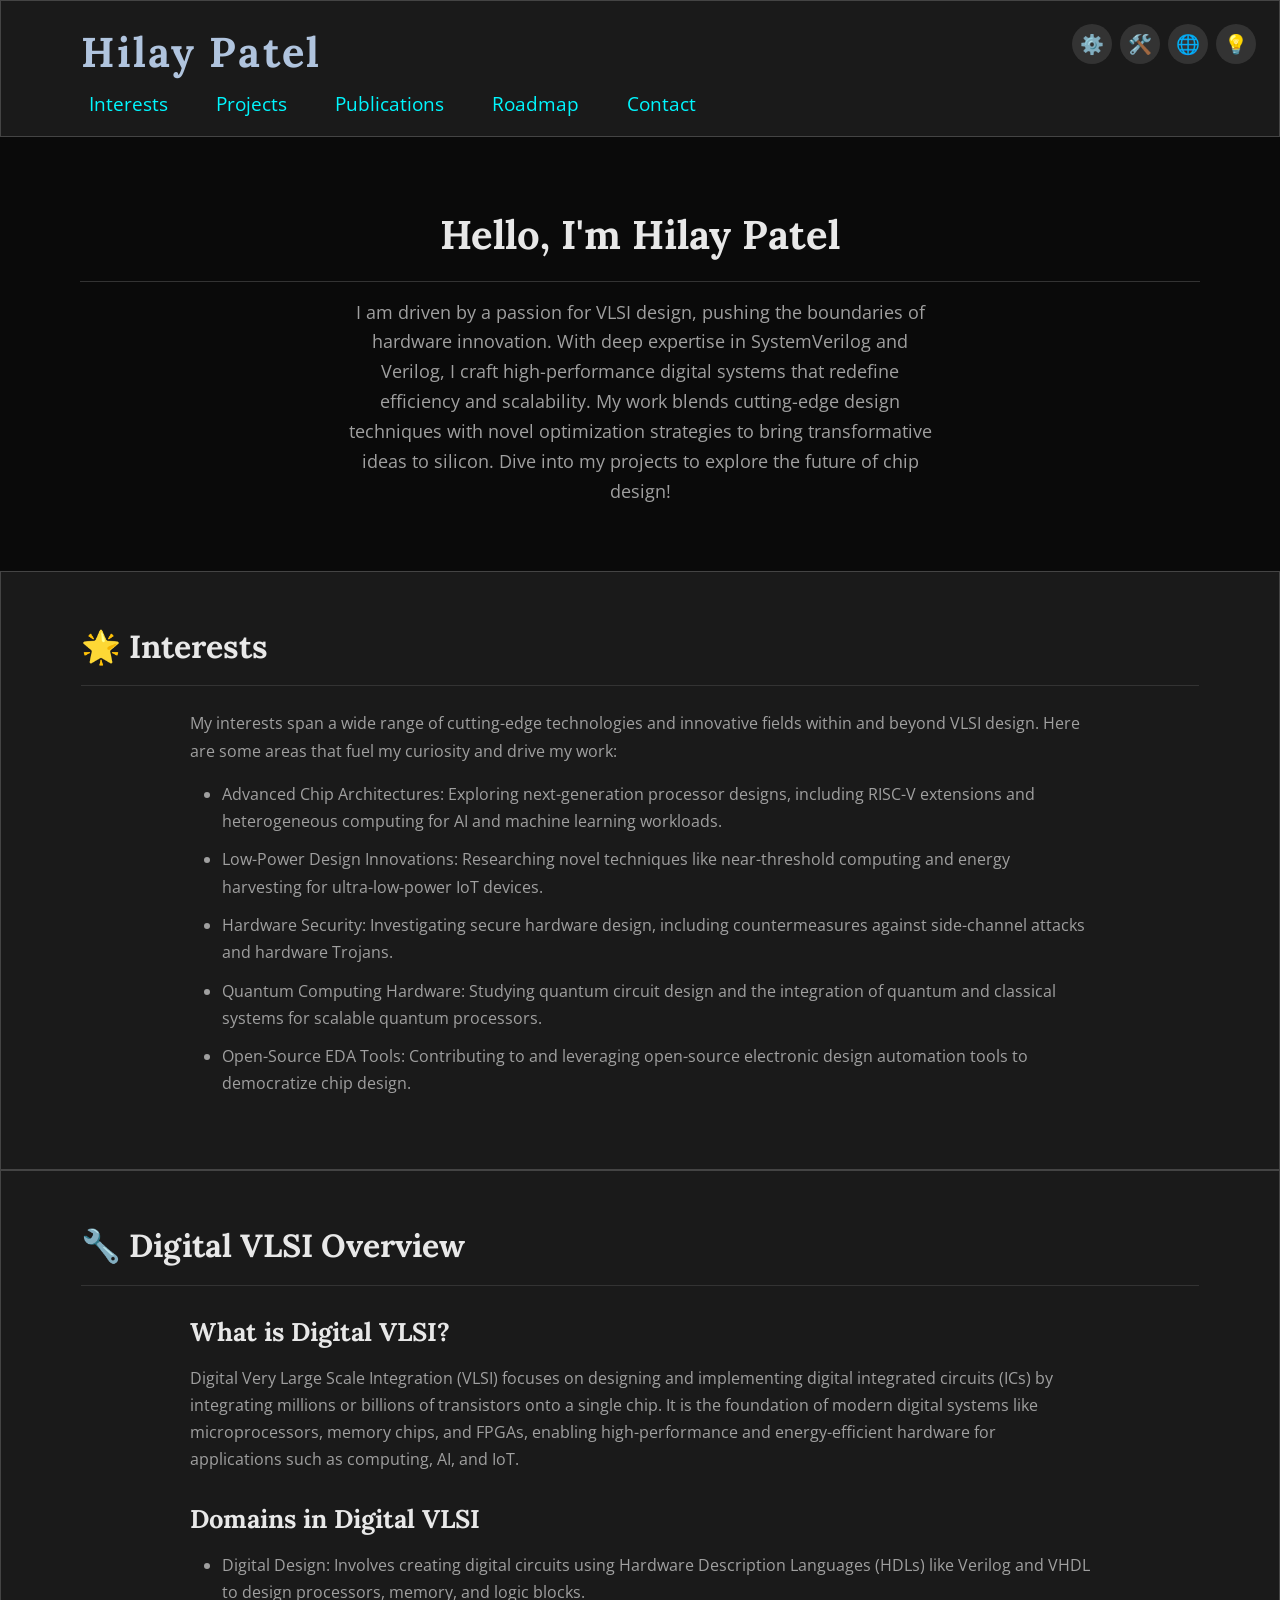
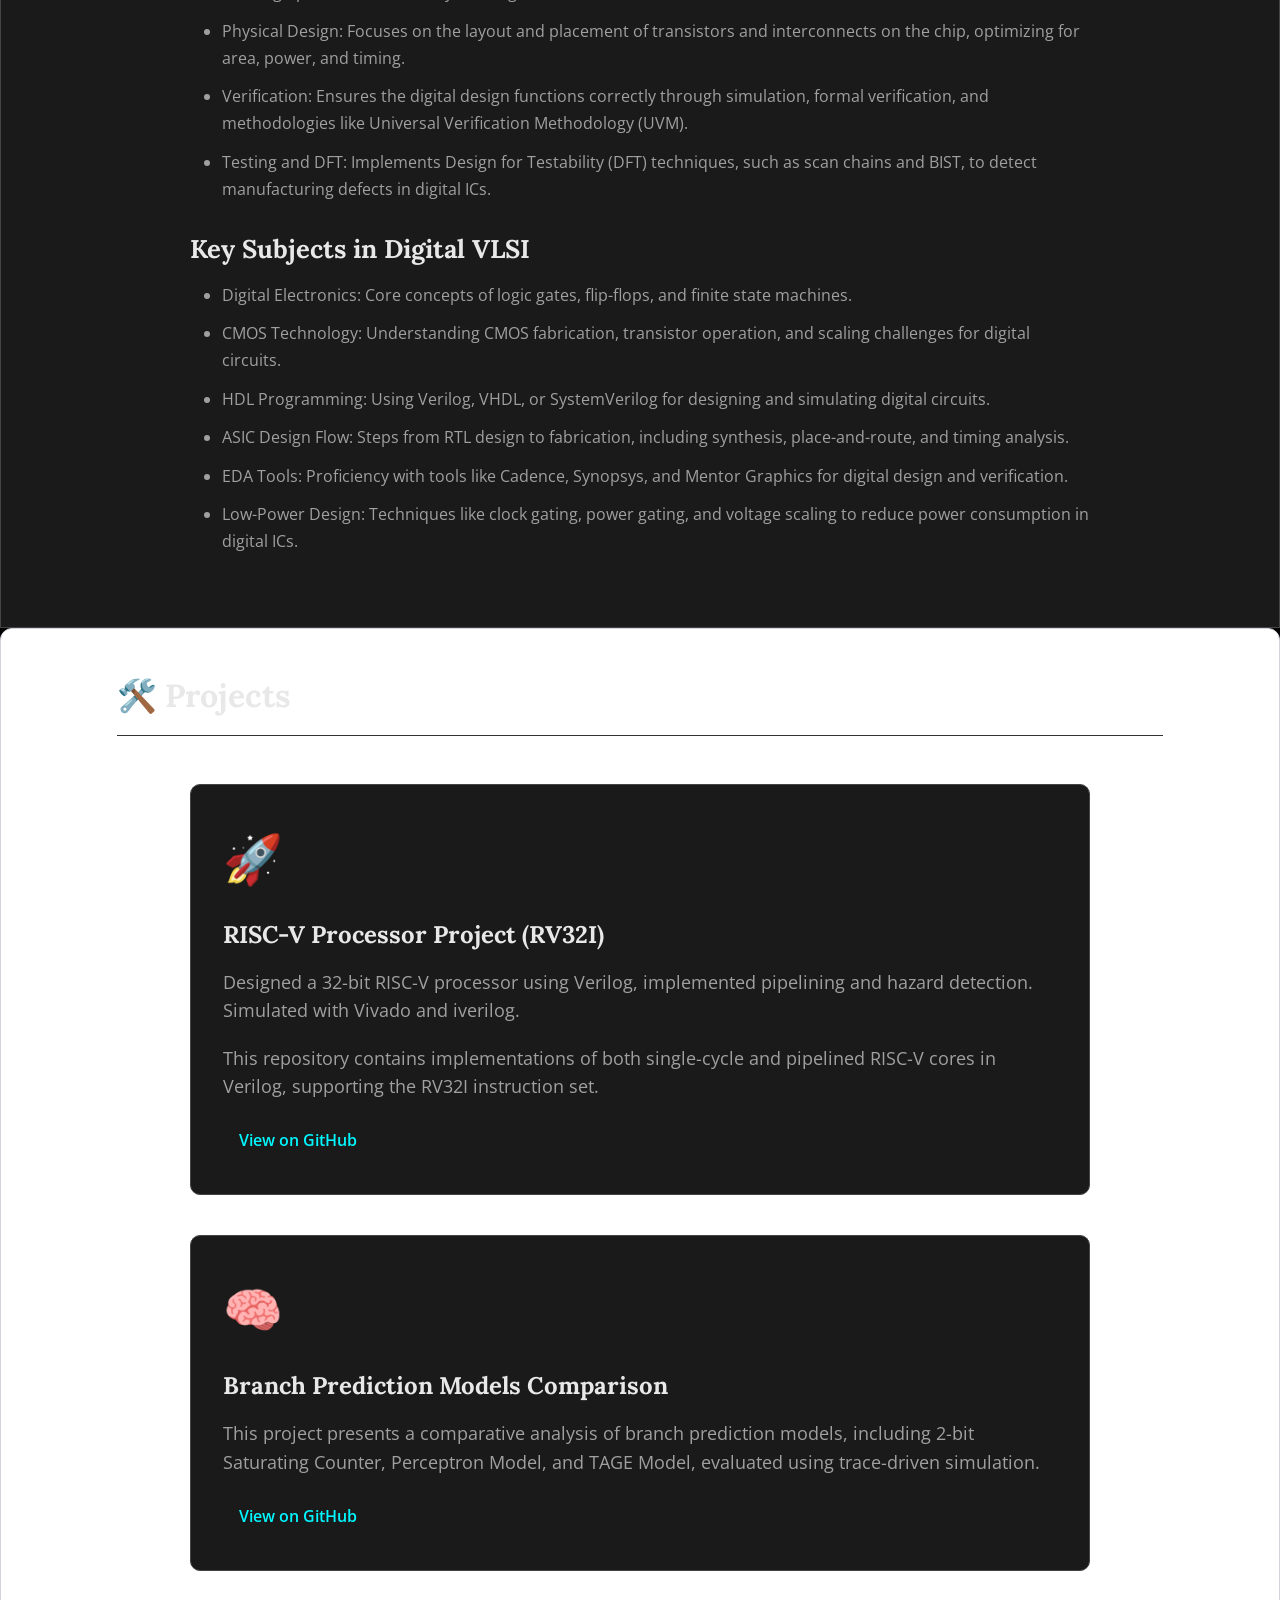
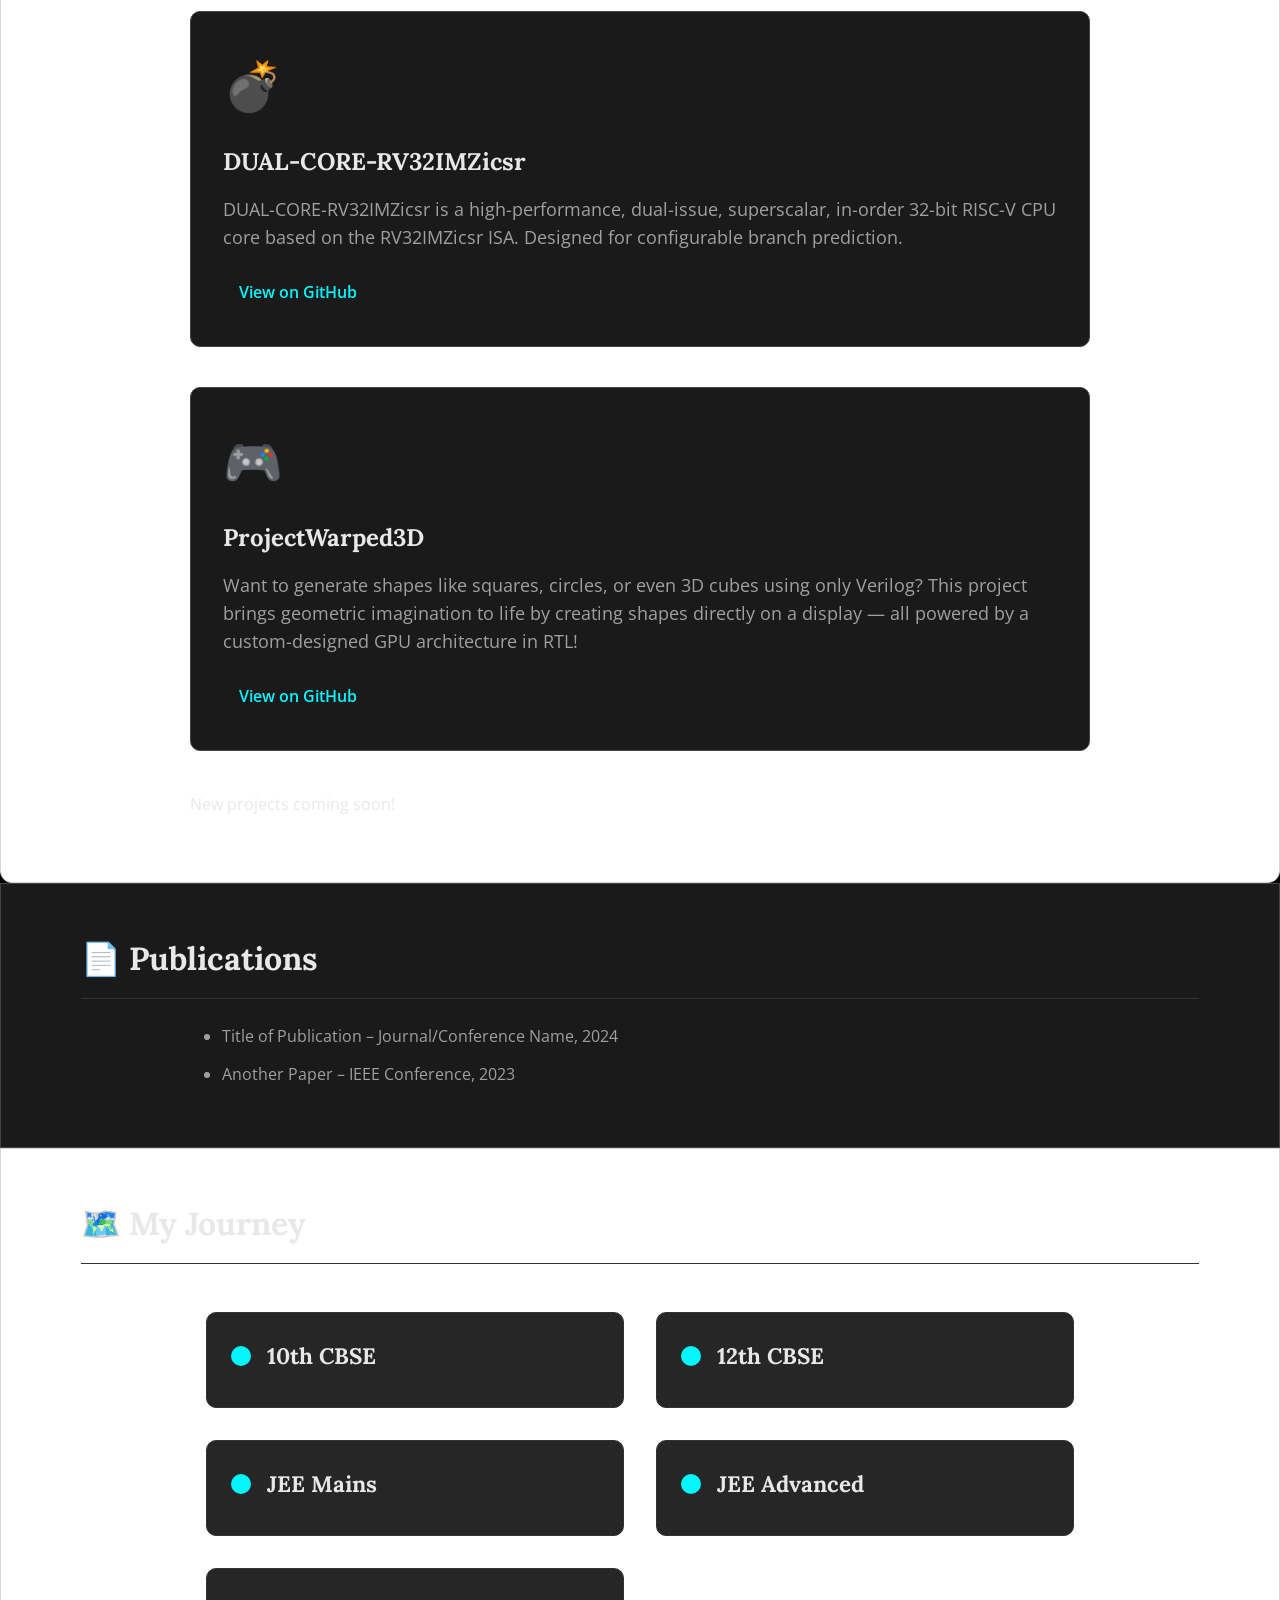
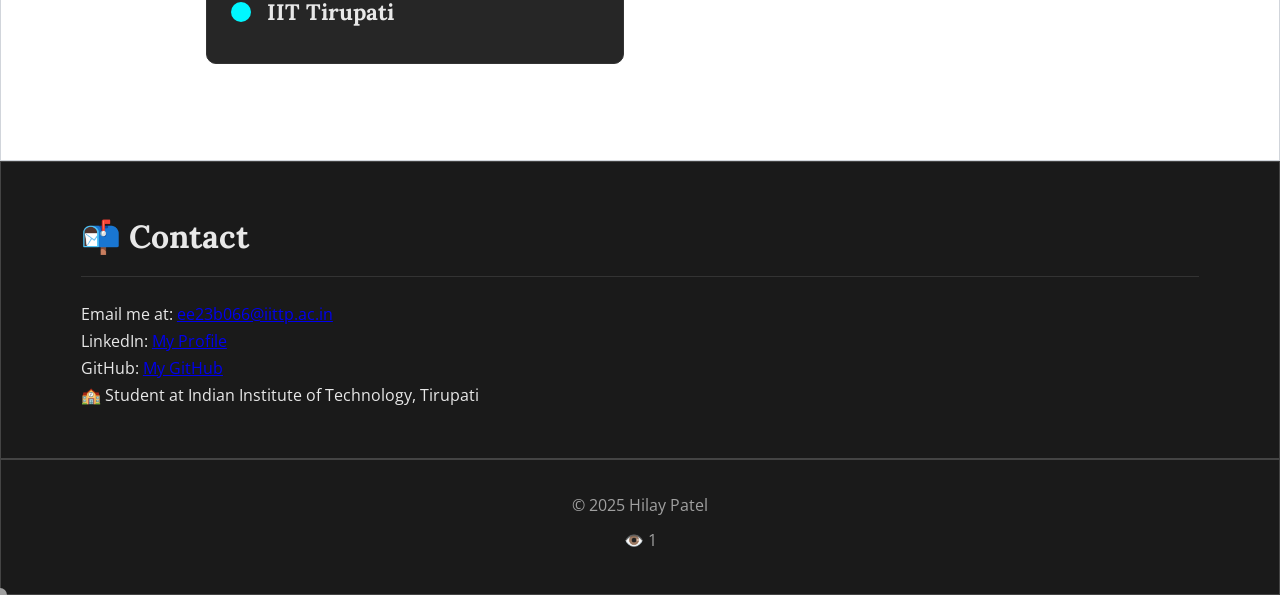
==== index.html @ 84d4f47c "Update index.html" ====
<script type="text/javascript">
        var gk_isXlsx = false;
        var gk_xlsxFileLookup = {};
        var gk_fileData = {};
        function filledCell(cell) {
          return cell !== '' && cell != null;
        }
        function loadFileData(filename) {
        if (gk_isXlsx && gk_xlsxFileLookup[filename]) {
            try {
                var workbook = XLSX.read(gk_fileData[filename], { type: 'base64' });
                var firstSheetName = workbook.SheetNames[0];
                var worksheet = workbook.Sheets[firstSheetName];

                // Convert sheet to JSON to filter blank rows
                var jsonData = XLSX.utils.sheet_to_json(worksheet, { header: 1, blankrows: false, defval: '' });
                // Filter out blank rows (rows where all cells are empty, null, or undefined)
                var filteredData = jsonData.filter(row => row.some(filledCell));

                // Heuristic to find the header row by ignoring rows with fewer filled cells than the next row
                var headerRowIndex = filteredData.findIndex((row, index) =>
                  row.filter(filledCell).length >= filteredData[index + 1]?.filter(filledCell).length
                );
                // Fallback
                if (headerRowIndex === -1 || headerRowIndex > 25) {
                  headerRowIndex = 0;
                }

                // Convert filtered JSON back to CSV
                var csv = XLSX.utils.aoa_to_sheet(filteredData.slice(headerRowIndex)); // Create a new sheet from filtered array of arrays
                csv = XLSX.utils.sheet_to_csv(csv, { header: 1 });
                return csv;
            } catch (e) {
                console.error(e);
                return "";
            }
        }
        return gk_fileData[filename] || "";
        }
        </script><!DOCTYPE html>
<html lang="en">
<head>
    <meta charset="UTF-8">
    <meta name="viewport" content="width=device-width, initial-scale=1.0">
    <title>Hilay Patel</title>
    <link rel="stylesheet" href="style (1).css">
    <script src="script (1).js" defer></script>
</head>
<body>
    <header>
        <div class="container">
            <h1>Hilay Patel</h1>
            <div class="hamburger" id="hamburger">
                <span></span>
                <span></span>
                <span></span>
            </div>
            <nav id="nav-menu">
                <ul>
                    <li><a href="#interests">Interests</a></li>
                    <li><a href="#projects">Projects</a></li>
                    <li><a href="#publications">Publications</a></li>
                    <li><a href="#roadmap">Roadmap</a></li>
                    <li><a href="#contact">Contact</a></li>
                </ul>
            </nav>
        </div>
    </header>

    <div class="settings-panel">
        <button class="settings-icon" id="settings-toggle">⚙️</button>
        <div class="settings-card" id="settings-card">
            <h3>Personalize Your Experience</h3>
            <div class="settings-group">
                <label>Theme</label>
                <div class="theme-options">
                    <input type="checkbox" id="theme-switch" style="display: none;">
                    <label for="theme-switch" class="toggle-label">
                        <span class="theme-icon">🌙</span>
                        <span class="theme-icon">🌞</span>
                    </label>
                </div>
            </div>
            <div class="settings-group">
                <label>Accent Color</label>
                <div class="color-options">
                    <button class="color-dot" data-color="cyber-cyan" style="background: #00f7ff;"></button>
                    <button class="color-dot" data-color="lime-green" style="background: #00ff5e;"></button>
                    <button class="color-dot" data-color="rose-pink" style="background: #ff5e99;"></button>
                    <button class="color-dot" data-color="amber-gold" style="background: #ffb700;"></button>
                </div>
            </div>
            <div class="settings-group">
                <label>UI Style</label>
                <div class="style-options">
                    <button class="style-btn" data-style="glass">🧊 Glass</button>
                    <button class="style-btn" data-style="flat">⬜ Flat</button>
                </div>
            </div>
        </div>

        <button class="settings-icon" id="tools-toggle">🛠️</button>
        <div class="settings-card" id="tools-card">
            <h3>Tools</h3>
            <ul class="tools-list">
                <li>Xilinx Vivado</li>
                <li>ModelSim</li>
                <li>Cadence</li>
                <li>MATLAB</li>
                <li>LTspice</li>
                <li>TINA</li>
                <li>LabVIEW</li>
                <li>Blender</li>
                <li>Autodesk Fusion 360</li>
                <li>Adobe Photoshop</li>
                <li>Adobe Premiere Pro</li>
                <li>Procreate</li>
                <li>DaVinci Resolve</li>
            </ul>
            <p class="final-statement">Tools I prefer</p>
        </div>

        <button class="settings-icon" id="languages-toggle">🌐</button>
        <div class="settings-card" id="languages-card">
            <h3>Languages</h3>
            <p>Advanced:</p>
            <ul class="languages-list">
                <li>C</li>
                <li>Python</li>
                <li>Verilog</li>
                <li>SystemVerilog</li>
                <li>CUDA</li>
            </ul>
            <p>Beginner:</p>
            <ul class="languages-list">
                <li>C++</li>
                <li>HTML</li>
                <li>JavaScript</li>
                <li>CSS</li>
                <li>OpenCL</li>
            </ul>
            <p class="final-statement">Languages I know</p>
        </div>

        <button class="settings-icon" id="skills-toggle">💡</button>
        <div class="settings-card" id="skills-card">
            <h3>Skills</h3>
            <ul class="skills-list">
                <li>Computer Architecture</li>
                <li>Parallel Computing</li>
                <li>Matplotlib</li>
                <li>NumPy</li>
                <li>Pandas</li>
                <li>Arduino</li>
                <li>Fine Arts</li>
            </ul>
            <p class="final-statement">Skills I have</p>
        </div>
    </div>

    <section class="intro" id="intro">
        <div class="container">
            <h2>Hello, I'm Hilay Patel</h2>
            <p>I am driven by a passion for VLSI design, pushing the boundaries of hardware innovation. With deep expertise in SystemVerilog and Verilog, I craft high-performance digital systems that redefine efficiency and scalability. My work blends cutting-edge design techniques with novel optimization strategies to bring transformative ideas to silicon. Dive into my projects to explore the future of chip design!</p>
        </div>
    </section>

    <section class="interests" id="interests">
        <div class="container">
            <h2>🌟 Interests</h2>
            <div class="interests-content">
                <p>My interests span a wide range of cutting-edge technologies and innovative fields within and beyond VLSI design. Here are some areas that fuel my curiosity and drive my work:</p>
                <ul class="vlsi-list">
                    <li>Advanced Chip Architectures: Exploring next-generation processor designs, including RISC-V extensions and heterogeneous computing for AI and machine learning workloads.</li>
                    <li>Low-Power Design Innovations: Researching novel techniques like near-threshold computing and energy harvesting for ultra-low-power IoT devices.</li>
                    <li>Hardware Security: Investigating secure hardware design, including countermeasures against side-channel attacks and hardware Trojans.</li>
                    <li>Quantum Computing Hardware: Studying quantum circuit design and the integration of quantum and classical systems for scalable quantum processors.</li>
                    <li>Open-Source EDA Tools: Contributing to and leveraging open-source electronic design automation tools to democratize chip design.</li>
                </ul>
            </div>
        </div>
    </section>

    <section class="vlsi" id="vlsi">
        <div class="container">
            <h2>🔧 Digital VLSI Overview</h2>
            <div class="vlsi-content">
                <h3>What is Digital VLSI?</h3>
                <p>Digital Very Large Scale Integration (VLSI) focuses on designing and implementing digital integrated circuits (ICs) by integrating millions or billions of transistors onto a single chip. It is the foundation of modern digital systems like microprocessors, memory chips, and FPGAs, enabling high-performance and energy-efficient hardware for applications such as computing, AI, and IoT.</p>
                <h3>Domains in Digital VLSI</h3>
                <ul class="vlsi-list">
                    <li>Digital Design: Involves creating digital circuits using Hardware Description Languages (HDLs) like Verilog and VHDL to design processors, memory, and logic blocks.</li>
                    <li>Physical Design: Focuses on the layout and placement of transistors and interconnects on the chip, optimizing for area, power, and timing.</li>
                    <li>Verification: Ensures the digital design functions correctly through simulation, formal verification, and methodologies like Universal Verification Methodology (UVM).</li>
                    <li>Testing and DFT: Implements Design for Testability (DFT) techniques, such as scan chains and BIST, to detect manufacturing defects in digital ICs.</li>
                </ul>
                <h3>Key Subjects in Digital VLSI</h3>
                <ul class="vlsi-list">
                    <li>Digital Electronics: Core concepts of logic gates, flip-flops, and finite state machines.</li>
                    <li>CMOS Technology: Understanding CMOS fabrication, transistor operation, and scaling challenges for digital circuits.</li>
                    <li>HDL Programming: Using Verilog, VHDL, or SystemVerilog for designing and simulating digital circuits.</li>
                    <li>ASIC Design Flow: Steps from RTL design to fabrication, including synthesis, place-and-route, and timing analysis.</li>
                    <li>EDA Tools: Proficiency with tools like Cadence, Synopsys, and Mentor Graphics for digital design and verification.</li>
                    <li>Low-Power Design: Techniques like clock gating, power gating, and voltage scaling to reduce power consumption in digital ICs.</li>
                </ul>
            </div>
        </div>
    </section>

    <section class="projects" id="projects">
        <div class="container">
            <h2>🛠️ Projects</h2>
            <div class="projects-container">
                <div class="project-card">
                    <span class="project-icon">🚀</span>
                    <h3>RISC-V Processor Project (RV32I)</h3>
                    <p>Designed a 32-bit RISC-V processor using Verilog, implemented pipelining and hazard detection. Simulated with Vivado and iverilog.</p>
                    <p>This repository contains implementations of both single-cycle and pipelined RISC-V cores in Verilog, supporting the RV32I instruction set.</p>
                    <a href="https://github.com/hilay020905/RISC_V_CORE">View on GitHub</a>
                </div>
                <div class="project-card">
                    <span class="project-icon">🧠</span>
                    <h3>Branch Prediction Models Comparison</h3>
                    <p>This project presents a comparative analysis of branch prediction models, including 2-bit Saturating Counter, Perceptron Model, and TAGE Model, evaluated using trace-driven simulation.</p>
                    <a href="https://github.com/hilay020905/Branch_prediction">View on GitHub</a>
                </div>
                <div class="project-card">
                    <span class="project-icon">💣</span>
                    <h3>DUAL-CORE-RV32IMZicsr</h3>
                    <p>DUAL-CORE-RV32IMZicsr is a high-performance, dual-issue, superscalar, in-order 32-bit RISC-V CPU core based on the RV32IMZicsr ISA. Designed for configurable branch prediction.</p>                  
                <a href="https://github.com/hilay020905/RV32IMZicsr">View on GitHub</a>
                </div>
                <div class="project-card">
                    <span class="project-icon">🎮</span>
                    <h3>ProjectWarped3D</h3>
                    <p>Want to generate shapes like squares, circles, or even 3D cubes using only Verilog? This project brings geometric imagination to life by creating shapes directly on a display — all powered by a custom-designed GPU architecture in RTL!</p>                  
                <a href="https://github.com/hilay020905/ProjectWarped3D">View on GitHub</a>
                </div>
                <p>New projects coming soon!</p>
            </div>
        </div>
    </section>

    <section class="publications" id="publications">
        <div class="container">
            <h2>📄 Publications</h2>
            <ul class="pub-list">
                <li>Title of Publication – Journal/Conference Name, 2024</li>
                <li>Another Paper – IEEE Conference, 2023</li>
            </ul>
        </div>
    </section>

    <section class="roadmap" id="roadmap">
        <div class="container">
            <h2>🗺️ My Journey</h2>
            <div class="milestone-container">
                <div class="milestone-card">
                    <div class="milestone-header">
                        <span class="node-circle"></span>
                        <h3>10th CBSE</h3>
                    </div>
                    <div class="milestone-details">
                        <p>SCORE: 94.8 %, YEAR: 2021</p>
                    </div>
                </div>
                <div class="milestone-card">
                    <div class="milestone-header">
                        <span class="node-circle"></span>
                        <h3>12th CBSE</h3>
                    </div>
                    <div class="milestone-details">
                        <p>SCORE: 92.4%, YEAR: 2023</p>
                    </div>
                </div>
                <div class="milestone-card">
                    <div class="milestone-header">
                        <span class="node-circle"></span>
                        <h3>JEE Mains</h3>
                    </div>
                    <div class="milestone-details">
                        <p>MARKS: 194/300, AIR: 10580, YEAR: 2023</p>
                    </div>
                </div>
                <div class="milestone-card">
                    <div class="milestone-header">
                        <span class="node-circle"></span>
                        <h3>JEE Advanced</h3>
                    </div>
                    <div class="milestone-details">
                        <p>MARKS: 118/360, AIR: 12003, YEAR: 2023</p>
                    </div>
                </div>
                <div class="milestone-card">
                    <div class="milestone-header">
                        <span class="node-circle"></span>
                        <h3>IIT Tirupati</h3>
                    </div>
                    <div class="milestone-details">
                        <p>Participated in INTER IIT CULTURAL MEET 6.0 AND 7.0 held at IIT KHARAGPUR and PATNA</p>
                        <p>Former core member of Artista and Gagan Vedhi (Astronomy Club) and provided contributions to Tirutsava 2K25.</p>
                    </div>
                </div>
            </div>
        </div>
    </section>

    <section class="contact" id="contact">
        <div class="container">
            <h2>📬 Contact</h2>
            <p>Email me at: <a href="mailto:[email protected]">ee23b066@iittp.ac.in</a></p>
            <p>LinkedIn: <a href="https://www.linkedin.com/in/hilay-patel-84a052286/">My Profile</a></p>
            <p>GitHub: <a href="http://github.com/hilay020905">My GitHub</a></p>
            <p>🏫 Student at Indian Institute of Technology, Tirupati</p>
        </div>
    </section>

    <footer>
        <div class="container">
            <p>© 2025 Hilay Patel</p>
            <p class="visitor-count">👁️ <span id="visitor-number">0</span></p>
        </div>
    </footer>
</body>
</html>
---- style (1).css ----
@import url('https://fonts.googleapis.com/css2?family=Lora:wght@400;700&family=Open+Sans:wght@300;400;600&display=swap');

* {
    margin: 0;
    padding: 0;
    box-sizing: border-box;
    scroll-behavior: smooth;
}

body {
    font-family: 'Open Sans', sans-serif;
    background: #000000;
    color: #E8E8E8;
    line-height: 1.7;
    transition: background 0.3s ease, color 0.3s ease, box-shadow 0.3s ease;
    -webkit-font-smoothing: antialiased;
    -moz-osx-font-smoothing: grayscale;
    touch-action: manipulation;
}

body.light-theme {
    background: #FFFFFF;
    color: #333333;
}

body.ui-glassmorphism, body.ui-flat {
    --base-shadow: none;
    --base-border: none;
    --base-background: transparent;
}

header {
    background: rgba(0, 0, 0, 0.9);
    padding: 1rem 0;
    position: sticky;
    top: 0;
    z-index: 10;
    transition: background 0.3s ease, box-shadow 0.3s ease, border 0.3s ease;
}

body.light-theme header {
    background: rgba(255, 255, 255, 0.95);
}

.container {
    width: 90%;
    max-width: 1200px;
    margin: auto;
    padding: 0 1rem;
}

h1 {
    font-family: 'Lora', serif;
    font-size: 2.6rem;
    font-weight: 700;
    color: #B0C4DE;
    letter-spacing: 0.05em;
    opacity: 1;
}

body.light-theme h1 {
    color: #5A74A0;
}

.hamburger {
    display: none;
    flex-direction: column;
    cursor: pointer;
    gap: 6px;
    padding: 0.8rem;
    z-index: 30;
}

.hamburger span {
    width: 30px;
    height: 3px;
    background: #A0A0A0;
    transition: all 0.3s ease;
    border-radius: 2px;
}

body.light-theme .hamburger span {
    background: #666666;
}

.hamburger.active span:nth-child(1) {
    transform: rotate(45deg) translate(6px, 6px);
}

.hamburger.active span:nth-child(2) {
    opacity: 0;
}

.hamburger.active span:nth-child(3) {
    transform: rotate(-45deg) translate(8px, -8px);
}

nav {
    transition: transform 0.3s ease;
}

nav ul {
    list-style: none;
    display: flex;
    gap: 2rem;
    align-items: center;
}

nav a {
    font-family: 'Open Sans', sans-serif;
    font-size: 1.2rem;
    text-decoration: none;
    color: var(--accent-color);
    transition: color 0.3s ease;
    padding: 0.5rem;
}

nav a:hover {
    color: var(--accent-hover);
}

.intro {
    padding: 4rem 0;
    background: #0A0A0A;
    text-align: center;
    opacity: 0;
    animation: fadeIn 1s ease-in-out forwards;
    transition: background 0.3s ease, box-shadow 0.3s ease, border 0.3s ease;
}

body.light-theme .intro {
    background: #F9F9F9;
}

@keyframes fadeIn {
    from { opacity: 0; transform: translateY(10px); }
    to { opacity: 1; transform: translateY(0); }
}

.intro h2 {
    font-family: 'Lora', serif;
    font-size: 2.5rem;
    color: #E8E8E8;
    margin-bottom: 1rem;
}

body.light-theme .intro h2 {
    color: #333333;
}

.intro p {
    color: #A0A0A0;
    font-size: 1.1rem;
    max-width: 600px;
    margin: auto;
}

body.light-theme .intro p {
    color: #666666;
}

section {
    padding: 3rem 0;
    transition: background 0.3s ease, box-shadow 0.3s ease, border 0.3s ease;
}

section h2 {
    font-family: 'Lora', serif;
    font-size: 2rem;
    margin-bottom: 1.5rem;
    border-bottom: 1px solid #333333;
    padding-bottom: 0.7rem;
    color: #E8E8E8;
}

body.light-theme section h2 {
    color: #333333;
    border-bottom: 1px solid #E5E7EB;
}

.interests-content,
.vlsi-content {
    opacity: 1;
    max-width: 900px;
    margin: auto;
}

.interests-content h3,
.vlsi-content h3 {
    font-family: 'Lora', serif;
    font-size: 1.6rem;
    color: #E8E8E8;
    margin: 1.5rem 0 0.7rem;
}

body.light-theme .interests-content h3,
body.light-theme .vlsi-content h3 {
    color: #333333;
}

.interests-content p,
.vlsi-content p {
    color: #A0A0A0;
    margin-bottom: 1rem;
}

body.light-theme .interests-content p,
body.light-theme .vlsi-content p {
    color: #666666;
}

.vlsi-list {
    list-style-type: disc;
    padding-left: 2rem;
    color: #A0A0A0;
    margin-bottom: 1.5rem;
}

body.light-theme .vlsi-list {
    color: #666666;
}

.vlsi-list li {
    margin-bottom: 0.7rem;
}

.projects-container {
    display: flex;
    flex-direction: column;
    gap: 2.5rem;
    max-width: 900px;
    margin: auto;
    padding: 1.5rem 0;
}

.projects {
    background: #1A1A1A;
    border-radius: 12px;
    padding: 2.5rem;
    transition: transform 0.3s ease, box-shadow 0.3s ease, background 0.3s ease, border 0.3s ease;
}

body.light-theme .projects {
    background: #FFFFFF;
}

.projects.enlarge {
    transform: scale(1.02);
}

.projects.tab-effect {
    transform: scale(1.03);
    position: relative;
    z-index: 5;
}

.project-card {
    background: #262626;
    padding: 2rem;
    border-radius: 10px;
    border: 1px solid #333333;
    opacity: 0;
    transform: translateY(20px);
    transition: opacity 0.5s ease, transform 0.5s ease, box-shadow 0.3s ease, background 0.3s ease, border 0.3s ease;
    position: relative;
    overflow: hidden;
    cursor: pointer;
}

.project-card.active {
    opacity: 1;
    transform: translateY(0);
    animation: slideIn 0.6s ease-in-out forwards;
}

@keyframes slideIn {
    from { opacity: 0; transform: translateY(20px); }
    to { opacity: 1; transform: translateY(0); }
}

body.light-theme .project-card {
    background: #F9F9F9;
    border: 1px solid #E5E7EB;
}

.project-card:hover {
    transform: translateY(-5px);
}

.project-icon {
    font-size: 3rem;
    color: var(--accent-color);
    margin-bottom: 1rem;
    display: block;
}

.project-card h3 {
    font-family: 'Lora', serif;
    color: #E8E8E8;
    margin-bottom: 0.8rem;
    font-size: 1.5rem;
}

body.light-theme .project-card h3 {
    color: #333333;
}

.project-card p {
    color: #A0A0A0;
    margin-bottom: 1.2rem;
    font-size: 1.1rem;
    line-height: 1.6;
}

body.light-theme .project-card p {
    color: #666666;
}

.project-card a {
    color: var(--accent-color);
    text-decoration: none;
    font-weight: 600;
    font-size: 1rem;
    transition: color 0.3s ease;
    display: inline-block;
    padding: 0.5rem 1rem;
    border-radius: 5px;
}

.project-card a:hover {
    color: var(--accent-hover);
    background: rgba(255, 255, 255, 0.1);
}

.pub-list {
    list-style-type: disc;
    padding-left: 2rem;
    color: #A0A0A0;
    max-width: 900px;
    margin: auto;
}

body.light-theme .pub-list {
    color: #666666;
}

.pub-list li {
    margin-bottom: 0.7rem;
}

footer {
    background: #0A0A0A;
    text-align: center;
    padding: 2rem 0;
    font-size: 1rem;
    color: #A0A0A0;
    border-top: 1px solid #333333;
    transition: background 0.3s ease, box-shadow 0.3s ease, border 0.3s ease;
}

body.light-theme footer {
    background: #F9F9F9;
    color: #666666;
    border-top: 1px solid #E5E7EB;
}

.settings-panel {
    position: fixed;
    top: 1.5rem;
    right: 1.5rem;
    z-index: 20;
    display: flex;
    gap: 0.5rem;
    align-items: center;
}

.settings-icon {
    background: #333333;
    border: none;
    border-radius: 50%;
    width: 40px;
    height: 40px;
    font-size: 1.2rem;
    cursor: pointer;
    color: #E8E8E8;
    transition: transform 0.3s ease, background 0.3s ease;
    display: flex;
    align-items: center;
    justify-content: center;
    touch-action: manipulation;
}

body.light-theme .settings-icon {
    background: #E5E7EB;
    color: #333333;
}

.settings-icon:hover {
    transform: scale(1.15);
}

.settings-card {
    display: none;
    position: absolute;
    top: 50px;
    right: 0;
    background: #1A1A1A;
    padding: 1.5rem;
    border-radius: 10px;
    transition: opacity 0.3s ease, transform 0.3s ease, background 0.3s ease, box-shadow 0.3s ease, border 0.3s ease;
    width: 260px;
    opacity: 0;
    transform: translateY(-10px);
    z-index: 25;
}

.settings-card.active {
    display: block;
    opacity: 1;
    transform: translateY(0);
}

body.light-theme .settings-card {
    background: #FFFFFF;
}

.settings-card h3 {
    font-family: 'Lora', serif;
    font-size: 1.3rem;
    margin-bottom: 1.2rem;
    color: #E8E8E8;
}

body.light-theme .settings-card h3 {
    color: #333333;
}

.settings-group {
    margin-bottom: 1.2rem;
}

.settings-group label {
    display: block;
    font-size: 1rem;
    color: #A0A0A0;
    margin-bottom: 0.7rem;
}

body.light-theme .settings-group label {
    color: #666666;
}

.theme-options {
    display: flex;
    align-items: center;
    gap: 0.7rem;
}

.toggle-label {
    width: 70px;
    height: 28px;
    background: #333333;
    border-radius: 14px;
    position: relative;
    cursor: pointer;
    transition: background 0.3s ease;
    display: flex;
    align-items: center;
    justify-content: space-between;
    padding: 0 7px;
    font-size: 1rem;
}

.toggle-label .theme-icon {
    font-size: 1rem;
    line-height: 1;
    display: inline-flex;
    align-items: center;
    justify-content: center;
}

.toggle-label::after {
    content: '';
    position: absolute;
    width: 24px;
    height: 24px;
    background: #E8E8E8;
    border-radius: 50%;
    top: 2px;
    left: 2px;
    transition: transform 0.3s ease;
}

#theme-switch:checked + .toggle-label {
    background: var(--accent-color);
}

#theme-switch:checked + .toggle-label::after {
    transform: translateX(42px);
}

body.light-theme .toggle-label {
    background: #E5E7EB;
}

body.light-theme .toggle-label .theme-icon {
    color: #333333;
}

:root {
    --accent-color: #A3BFFA;
    --accent-hover: #D6E4FF;
}

body.light-theme {
    --accent-color: #4B5EAA;
    --accent-hover: #2F4A7A;
}

body.accent-cyber-cyan {
    --accent-color: #00f7ff;
    --accent-hover: #66fbff;
}

body.accent-lime-green {
    --accent-color: #00ff5e;
    --accent-hover: #66ff99;
}

body.accent-rose-pink {
    --accent-color: #ff5e99;
    --accent-hover: #ff99bb;
}

body.accent-amber-gold {
    --accent-color: #ffb700;
    --accent-hover: #ffcc33;
}

nav a,
.project-card a {
    color: var(--accent-color);
}

nav a:hover,
.project-card a:hover {
    color: var(--accent-hover);
}

#theme-switch:checked + .toggle-label {
    background: var(--accent-color);
}

.color-options {
    display: flex;
    gap: 0.7rem;
}

.color-dot {
    width: 28px;
    height: 28px;
    border-radius: 50%;
    border: none;
    cursor: pointer;
    transition: transform 0.3s ease;
    display: flex;
    align-items: center;
    justify-content: center;
}

.color-dot:hover,
.color-dot.active {
    transform: scale(1.25);
    border: 2px solid #E8E8E8;
}

body.light-theme .color-dot.active {
    border: 2px solid #333333;
}

.style-options {
    display: flex;
    flex-wrap: wrap;
    gap: 0.7rem;
}

.style-btn {
    background: #333333;
    border: none;
    padding: 0.7rem 1.2rem;
    border-radius: 8px;
    color: #E8E8E8;
    cursor: pointer;
    font-size: 1rem;
    transition: background 0.3s ease, transform 0.3s ease;
    display: flex;
    align-items: center;
    gap: 0.5rem;
}

body.light-theme .style-btn {
    background: #E5E7EB;
    color: #333333;
}

.style-btn:hover,
.style-btn.active {
    background: var(--accent-color);
    transform: scale(1.05);
}

body.light-theme .style-btn:hover,
body.light-theme .style-btn.active {
    background: var(--accent-color);
}

body.ui-glassmorphism .project-card,
body.ui-glassmorphism .settings-card,
body.ui-glassmorphism header,
body.ui-glassmorphism footer,
body.ui-glassmorphism .interests,
body.ui-glassmorphism .vlsi,
body.ui-glassmorphism .publications,
body.ui-glassmorphism .contact,
body.ui-glassmorphism .projects,
body.ui-glassmorphism .roadmap {
    background: rgba(30, 30, 30, 0.2);
    backdrop-filter: blur(25px);
    -webkit-backdrop-filter: blur(25px);
    border: 1px solid rgba(50, 50, 50, 0.4);
    box-shadow: 0 10px 20px rgba(0, 0, 0, 0.4);
}

body.light-theme.ui-glassmorphism .project-card,
body.light-theme.ui-glassmorphism .settings-card,
body.light-theme.ui-glassmorphism header,
body.light-theme.ui-glassmorphism footer,
body.light-theme.ui-glassmorphism .interests,
body.light-theme.ui-glassmorphism .vlsi,
body.light-theme.ui-glassmorphism .publications,
body.light-theme.ui-glassmorphism .contact,
body.light-theme.ui-glassmorphism .projects,
body.light-theme.ui-glassmorphism .roadmap {
    background: rgba(80, 80, 80, 0.3);
    backdrop-filter: blur(25px);
    -webkit-backdrop-filter: blur(25px);
    border: 1px solid rgba(40, 40, 40, 0.3);
    box-shadow: 0 10px 20px rgba(0, 0, 0, 0.15);
}

body.ui-flat .project-card,
body.ui-flat .settings-card,
body.ui-flat header,
body.ui-flat footer,
body.ui-flat .interests,
body.ui-flat .vlsi,
body.ui-flat .publications,
body.ui-flat .contact,
body.ui-flat .projects,
body.ui-flat .roadmap {
    background: #1A1A1A;
    box-shadow: none;
    border: 1px solid #444444;
}

body.light-theme.ui-flat .project-card,
body.light-theme.ui-flat .settings-card,
body.light-theme.ui-flat header,
body.light-theme.ui-flat footer,
body.light-theme.ui-flat .interests,
body.light-theme.ui-flat .vlsi,
body.light-theme.ui-flat .publications,
body.light-theme.ui-flat .contact,
body.ui-flat .projects,
body.ui-flat .roadmap {
    background: #FFFFFF;
    border: 1px solid #D1D5DB;
}

.custom-cursor {
    position: fixed;
    width: 14px;
    height: 14px;
    background: #A0A0A0;
    border-radius: 50%;
    pointer-events: none;
    transform: translate(-50%, -50%);
    transition: transform 0.3s ease, background 0.3s ease;
    z-index: 1000;
}

body.light-theme .custom-cursor {
    background: #666666;
}

.custom-cursor.hover {
    transform: translate(-50%, -50%) scale(1.7);
    background: #E8E8E8;
}

body.light-theme .custom-cursor.hover {
    background: #333333;
}

.tools-list,
.languages-list,
.skills-list {
    list-style-type: disc;
    padding-left: 2rem;
    color: #A0A0A0;
    margin-bottom: 1.2rem;
}

body.light-theme .tools-list,
body.light-theme .languages-list,
body.light-theme .skills-list {
    color: #666666;
}

.tools-list li,
.languages-list li,
.skills-list li {
    margin-bottom: 0.75rem;
}

.final-statement {
    font-size: 1rem;
    color: var(--accent-color);
    text-align: center;
    margin-top: 0.7rem;
}

body.light-theme .final-statement {
    color: var(--accent-color);
}

.visitor-count {
    font-size: 1rem;
    color: #A0A0A0;
    padding: 0.5rem 1rem;
    text-align: center;
    position: relative;
    z-index: 5;
}

body.light-theme .visitor-count {
    color: #666666;
}

.milestone-container {
    display: flex;
    flex-direction: column;
    gap: 1.5rem;
    max-width: 900px;
    margin: 2rem auto;
    padding: 1rem;
}

.milestone-card {
    background: #262626;
    padding: 1.5rem;
    border-radius: 10px;
    border: 1px solid #333333;
    opacity: 0;
    transform: translateY(20px);
    transition: opacity 0.5s ease, transform 0.5s ease, box-shadow 0.3s ease, background 0.3s ease, border 0.3s ease;
    cursor: pointer;
}

body.light-theme .milestone-card {
    background: #F9F9F9;
    border: 1px solid #E5E7EB;
}

.milestone-card.active {
    opacity: 1;
    transform: translateY(0);
    animation: slideIn 0.6s ease-in-out forwards;
}

.milestone-header {
    display: flex;
    align-items: center;
    gap: 1rem;
    margin-bottom: 0.5rem;
}

.milestone-card h3 {
    font-family: 'Lora', serif;
    font-size: 1.4rem;
    color: #E8E8E8;
}

body.light-theme .milestone-card h3 {
    color: #333333;
}

.milestone-details {
    display: none;
    padding: 1rem;
    border-radius: 8px;
    background: #333333;
    opacity: 0;
    transform: translateY(10px);
    transition: opacity 0.3s ease, transform 0.3s ease;
}

body.light-theme .milestone-details {
    background: #E5E7EB;
}

.milestone-details.active {
    display: block;
    opacity: 1;
    transform: translateY(0);
}

.milestone-details p {
    color: #A0A0A0;
    font-size: 1rem;
}

body.light-theme .milestone-details p {
    color: #666666;
}

.node-circle {
    width: 20px;
    height: 20px;
    background: var(--accent-color);
    border-radius: 50%;
    cursor: pointer;
    transition: transform 0.3s ease, background 0.3s ease;
}

.node-circle:hover {
    transform: scale(1.3);
}

@media (min-width: 768px) {
    .milestone-container {
        display: grid;
        grid-template-columns: repeat(auto-fit, minmax(300px, 1fr));
        gap: 2rem;
    }
}

@media (max-width: 1200px) {
    .container {
        max-width: 1000px;
    }

    h1 {
        font-size: 2.4rem;
    }

    .intro h2 {
        font-size: 2.3rem;
    }

    section h2 {
        font-size: 1.9rem;
    }

    .projects-container {
        max-width: 800px;
    }

    .settings-panel {
        right: 1rem;
    }

    .milestone-container {
        max-width: 800px;
    }
}

@media (max-width: 768px) {
    .hamburger {
        display: flex;
    }

    nav {
        position: fixed;
        top: 0;
        right: 0;
        height: 100vh;
        width: 280px;
        background: rgba(0, 0, 0, 0.95);
        transform: translateX(100%);
        padding: 3rem 2rem;
        z-index: 20;
        overflow-y: auto;
    }

    body.light-theme nav {
        background: rgba(255, 255, 255, 0.95);
    }

    nav.active {
        transform: translateX(0);
    }

    nav ul {
        flex-direction: column;
        gap: 2rem;
    }

    nav a {
        font-size: 1.3rem;
        padding: 0.7rem;
    }

    .intro {
        padding: 3.5rem 0;
    }

    .intro h2 {
        font-size: 2.1rem;
    }

    section h2 {
        font-size: 1.7rem;
    }

    .interests-content h3,
    .vlsi-content h3 {
        font-size: 1.4rem;
    }

    .projects-container {
        max-width: 100%;
        padding: 1rem;
    }

    .projects {
        padding: 2rem;
    }

    .project-card {
        padding: 1.8rem;
    }

    .settings-panel {
        top: 1rem;
        right: 4.5rem;
        flex-direction: row;
        gap: 0.3rem;
    }

    .settings-icon {
        width: 36px;
        height: 36px;
        font-size: 1.1rem;
    }

    .settings-card {
        width: 240px;
        top: 48px;
        right: 0;
        padding: 1.3rem;
    }

    .color-dot {
        width: 26px;
        height: 26px;
    }

    .style-btn {
        padding: 0.7rem 1.1rem;
        font-size: 0.95rem;
    }

    .toggle-label {
        width: 64px;
        height: 26px;
        font-size: 0.95rem;
    }

    .toggle-label .theme-icon {
        font-size: 0.95rem;
    }

    .toggle-label::after {
        width: 22px;
        height: 22px;
    }

    #theme-switch:checked + .toggle-label::after {
        transform: translateX(38px);
    }

    .milestone-card {
        padding: 1.3rem;
    }

    .milestone-card h3 {
        font-size: 1.3rem;
    }

    .milestone-details {
        padding: 0.8rem;
    }

    .visitor-count {
        font-size: 0.95rem;
        padding: 0.4rem 0.8rem;
    }
}

@media (max-width: 480px) {
    .container {
        width: 95%;
        padding: 0 0.7rem;
    }

    h1 {
        font-size: 2.2rem;
    }

    .intro {
        padding: 2.5rem 0;
    }

    .intro h2 {
        font-size: 1.9rem;
    }

    .intro p {
        font-size: 1rem;
    }

    section {
        padding: 2rem;
    }

    section h2 {
        font-size: 1.6rem;
    }

    .interests-content h3,
    .vlsi-content h3 {
        font-size: 1.3rem;
    }

    .project-card h3 {
        font-size: 1.3rem;
    }

    .project-card p {
        font-size: 1rem;
    }

    .project-card a {
        font-size: 0.95rem;
        padding: 0.4rem 0.8rem;
    }

    .pub-list {
        font-size: 0.95rem;
    }

    footer {
        font-size: 0.9rem;
    }

    .settings-panel {
        top: 0.7rem;
        right: 3.7rem;
        flex-direction: column;
        gap: 0.3rem;
    }

    .settings-icon {
        width: 34px;
        height: 34px;
        font-size: 1rem;
    }

    .settings-card {
        width: 220px;
        top: 150px;
        right: 0;
        padding: 1.2rem;
    }

    .settings-card h3 {
        font-size: 1.2rem;
    }

    .settings-group label {
        font-size: 0.9rem;
    }

    .color-dot {
        width: 24px;
        height: 24px;
    }

    .style-btn {
        padding: 0.6rem 1rem;
        font-size: 0.9rem;
    }

    .toggle-label {
        width: 60px;
        height: 24px;
        font-size: 0.9rem;
    }

    .toggle-label .theme-icon {
        font-size: 0.9rem;
    }

    .toggle-label::after {
        width: 20px;
        height: 20px;
    }

    #theme-switch:checked + .toggle-label::after {
        transform: translateX(36px);
    }

    .custom-cursor {
        width: 12px;
        height: 12px;
    }

    .milestone-card h3 {
        font-size: 1.2rem;
    }

    .milestone-details {
        padding: 0.8rem;
    }

    .milestone-details p {
        font-size: 0.9rem;
    }

    .visitor-count {
        font-size: 0.9rem;
        padding: 0.3rem 0.5rem;
    }
}
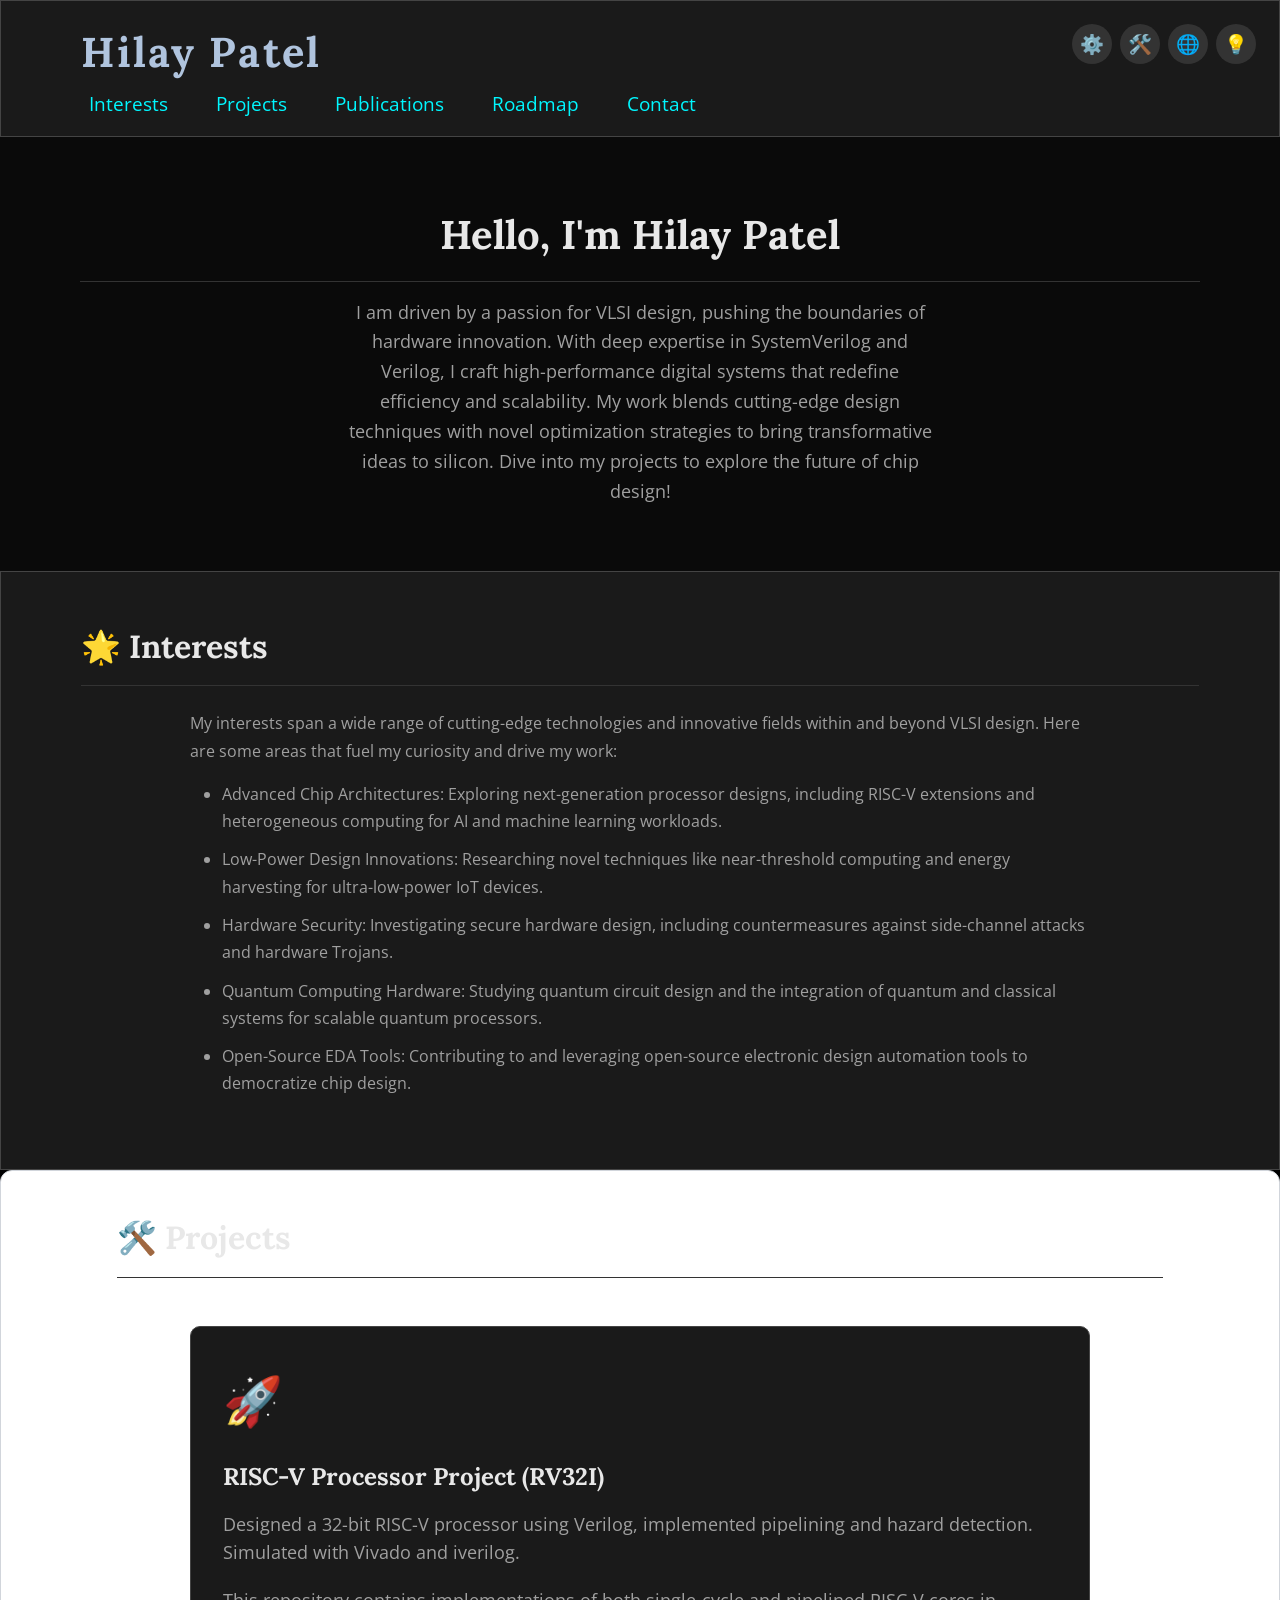
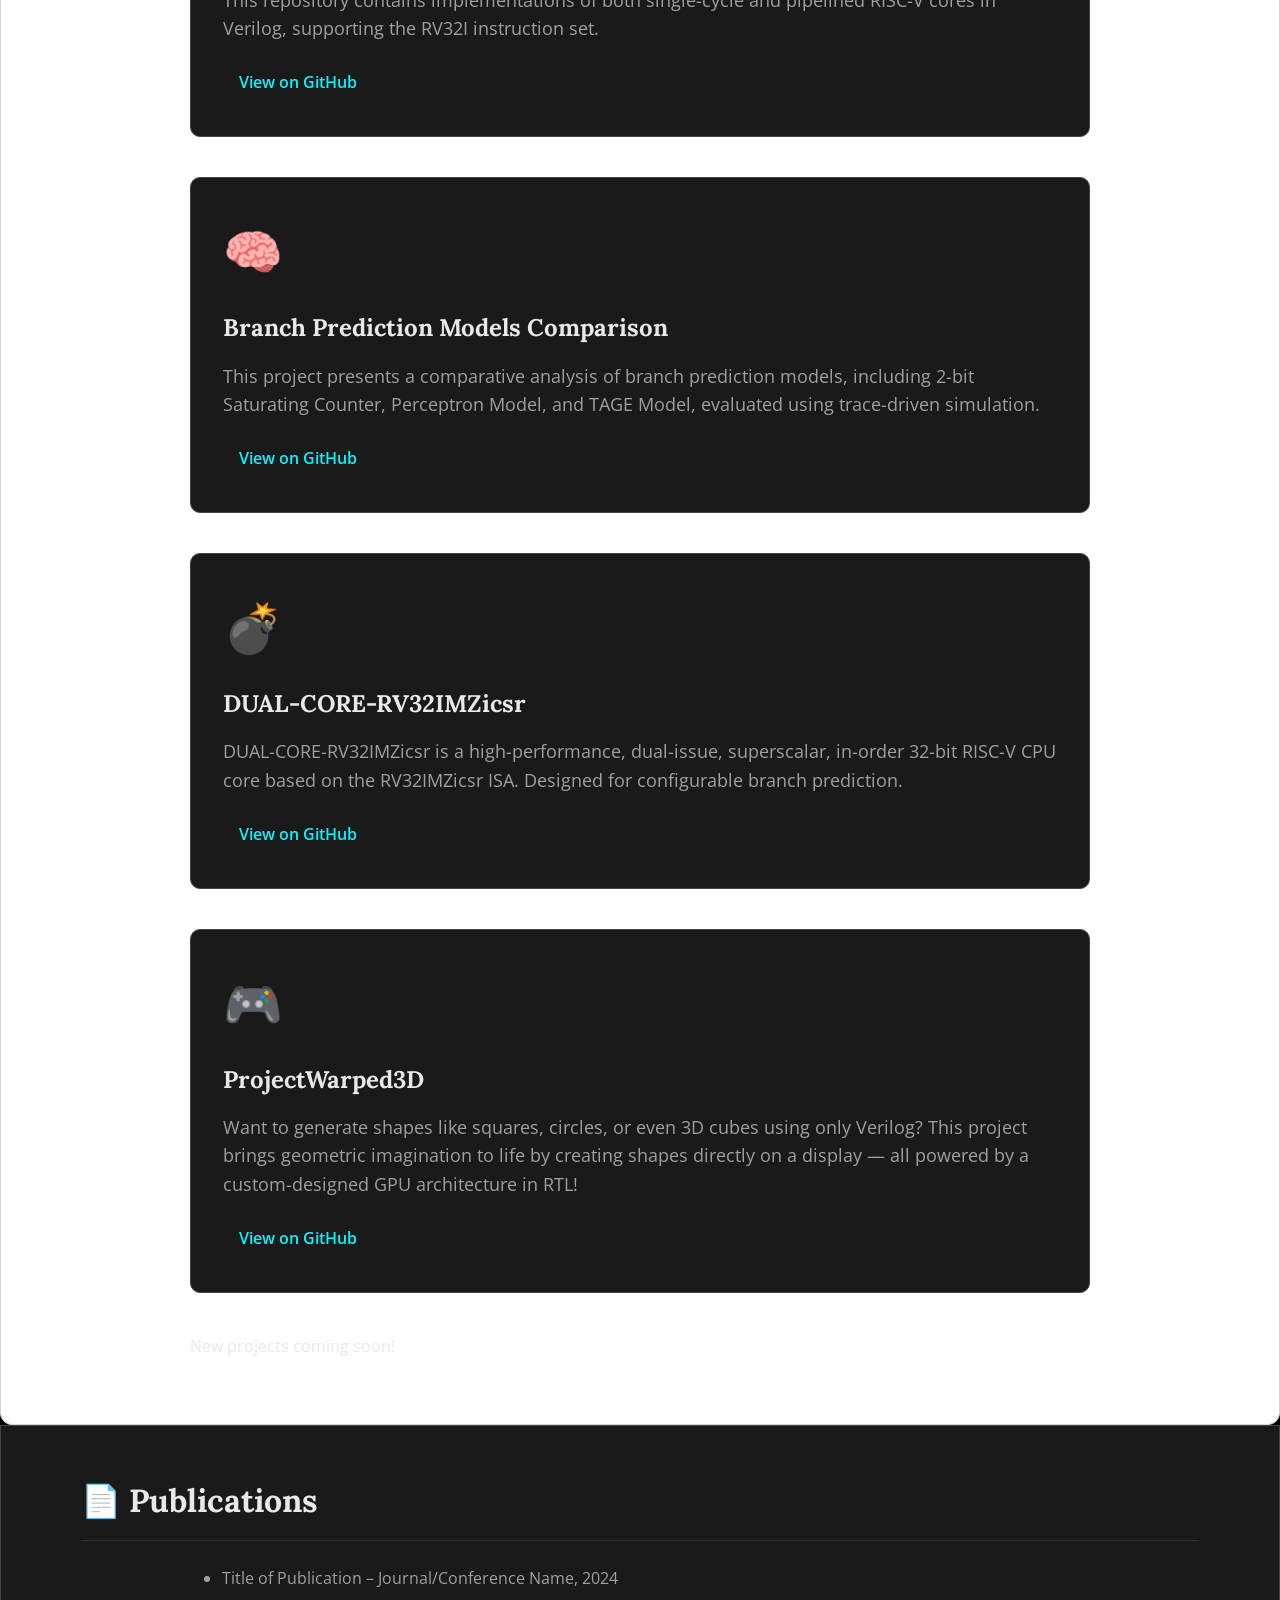
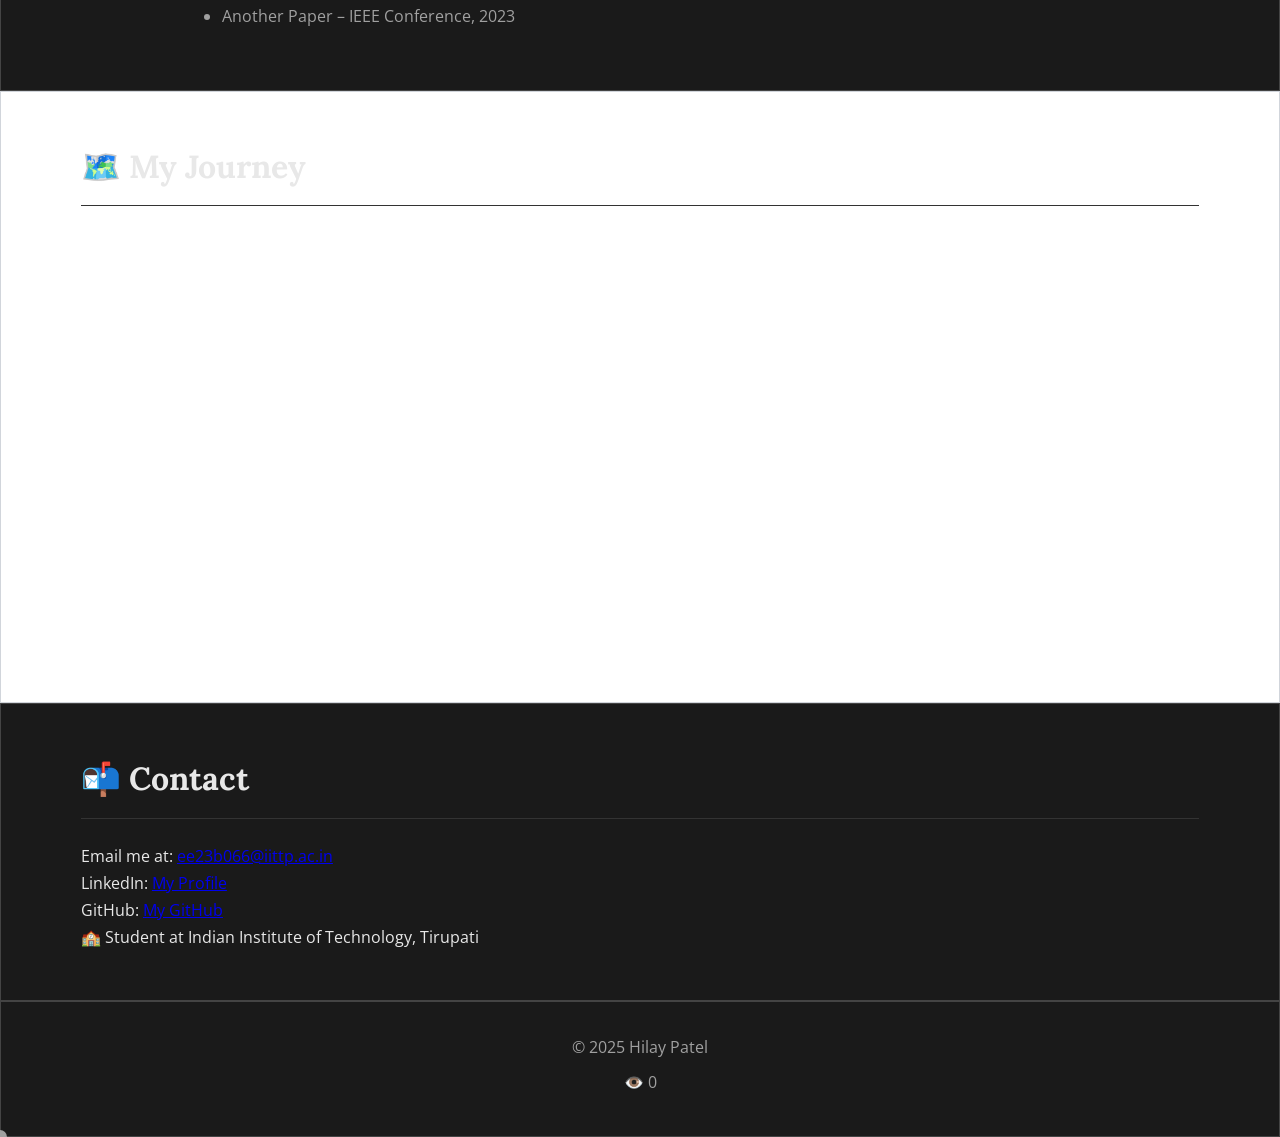
==== commit 648da980: "Update index.html" ====
--- a/index.html
+++ b/index.html
@@ -181,31 +181,7 @@
         </div>
     </section>
 
-    <section class="vlsi" id="vlsi">
-        <div class="container">
-            <h2>🔧 Digital VLSI Overview</h2>
-            <div class="vlsi-content">
-                <h3>What is Digital VLSI?</h3>
-                <p>Digital Very Large Scale Integration (VLSI) focuses on designing and implementing digital integrated circuits (ICs) by integrating millions or billions of transistors onto a single chip. It is the foundation of modern digital systems like microprocessors, memory chips, and FPGAs, enabling high-performance and energy-efficient hardware for applications such as computing, AI, and IoT.</p>
-                <h3>Domains in Digital VLSI</h3>
-                <ul class="vlsi-list">
-                    <li>Digital Design: Involves creating digital circuits using Hardware Description Languages (HDLs) like Verilog and VHDL to design processors, memory, and logic blocks.</li>
-                    <li>Physical Design: Focuses on the layout and placement of transistors and interconnects on the chip, optimizing for area, power, and timing.</li>
-                    <li>Verification: Ensures the digital design functions correctly through simulation, formal verification, and methodologies like Universal Verification Methodology (UVM).</li>
-                    <li>Testing and DFT: Implements Design for Testability (DFT) techniques, such as scan chains and BIST, to detect manufacturing defects in digital ICs.</li>
-                </ul>
-                <h3>Key Subjects in Digital VLSI</h3>
-                <ul class="vlsi-list">
-                    <li>Digital Electronics: Core concepts of logic gates, flip-flops, and finite state machines.</li>
-                    <li>CMOS Technology: Understanding CMOS fabrication, transistor operation, and scaling challenges for digital circuits.</li>
-                    <li>HDL Programming: Using Verilog, VHDL, or SystemVerilog for designing and simulating digital circuits.</li>
-                    <li>ASIC Design Flow: Steps from RTL design to fabrication, including synthesis, place-and-route, and timing analysis.</li>
-                    <li>EDA Tools: Proficiency with tools like Cadence, Synopsys, and Mentor Graphics for digital design and verification.</li>
-                    <li>Low-Power Design: Techniques like clock gating, power gating, and voltage scaling to reduce power consumption in digital ICs.</li>
-                </ul>
-            </div>
-        </div>
-    </section>
+
 
     <section class="projects" id="projects">
         <div class="container">
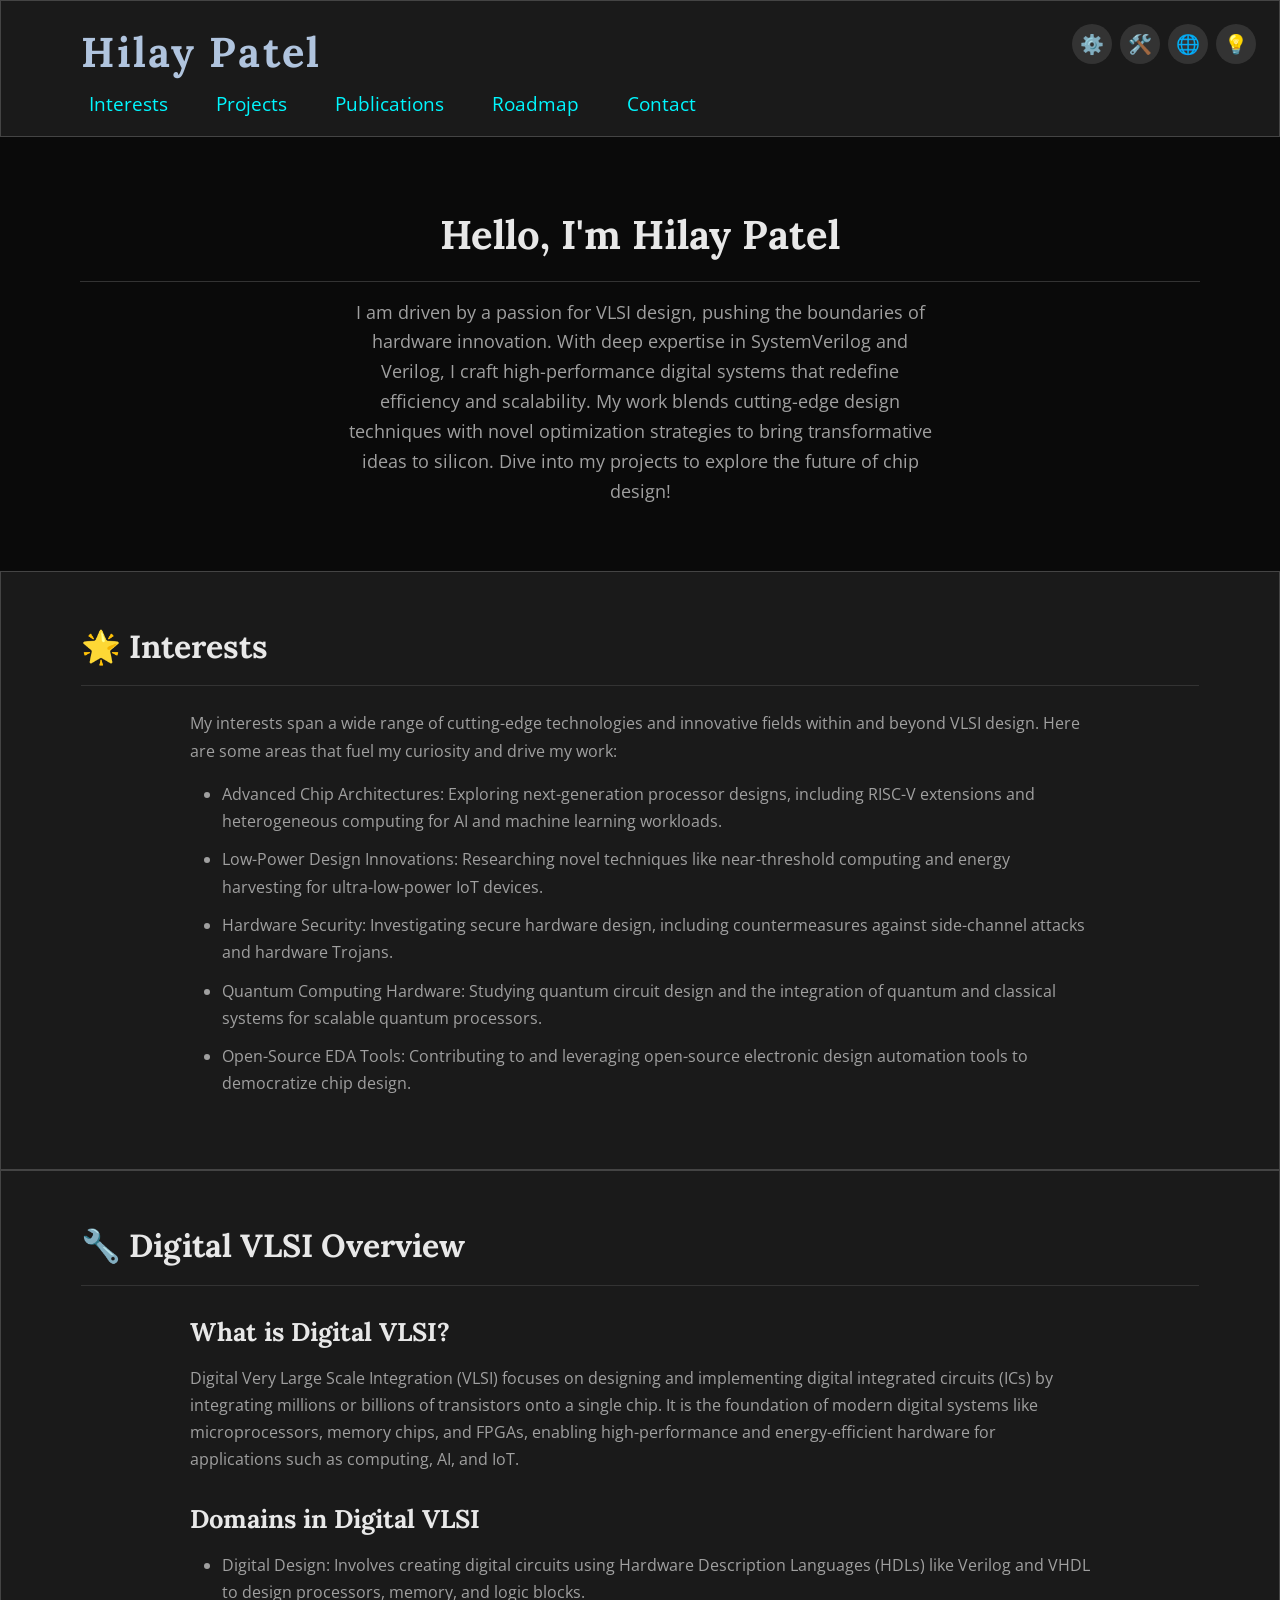
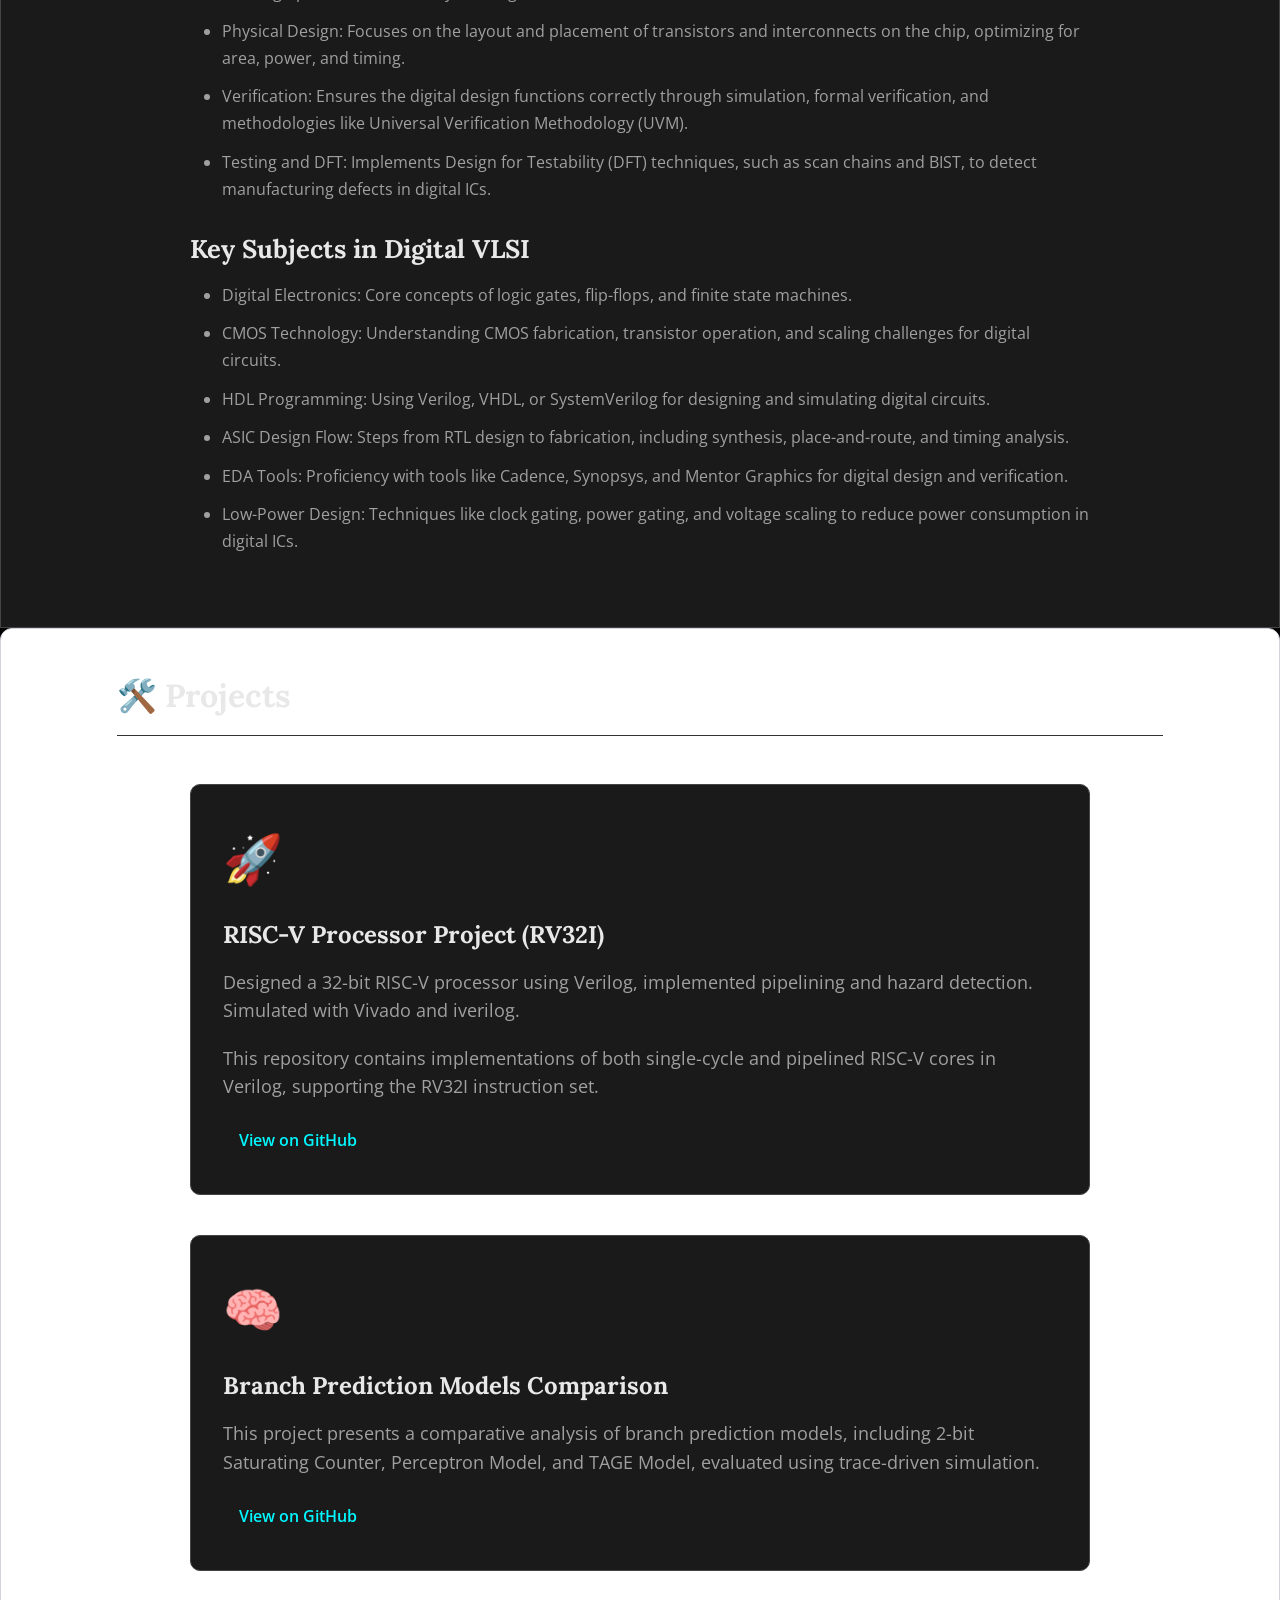
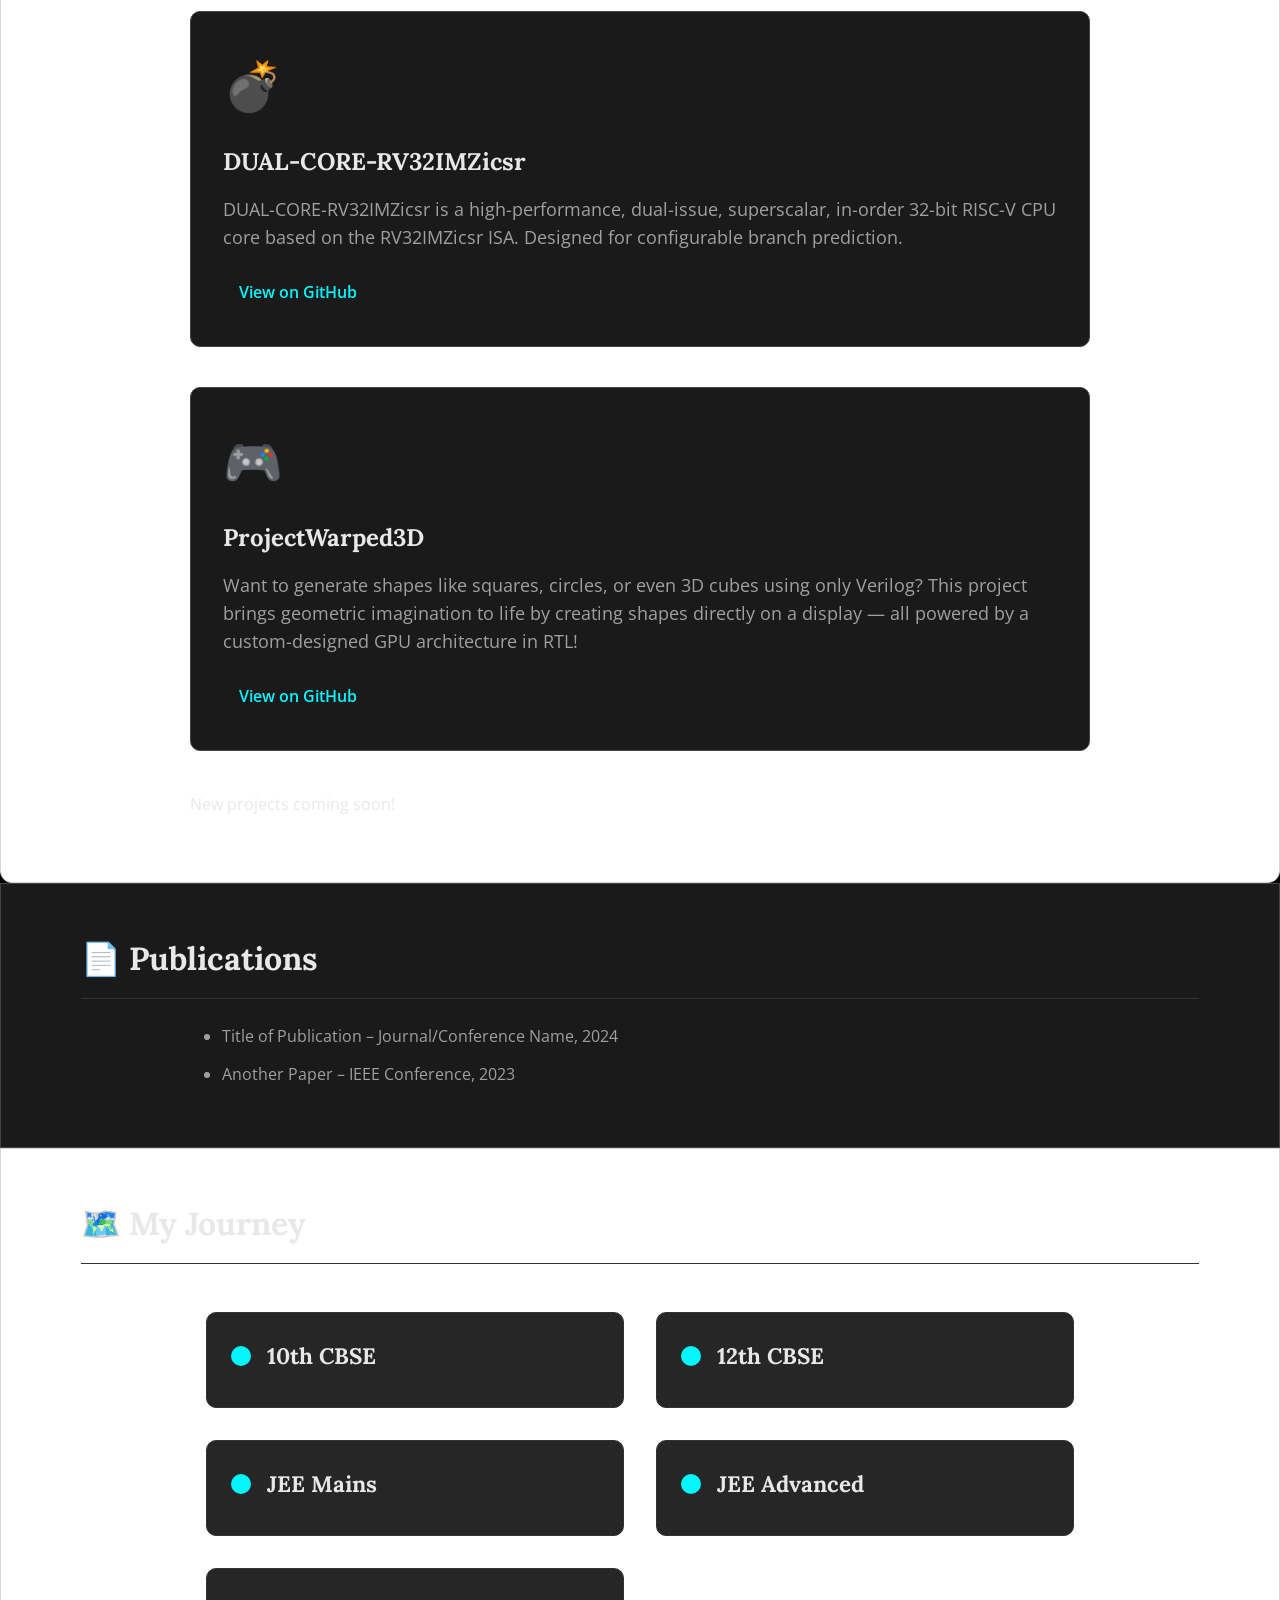
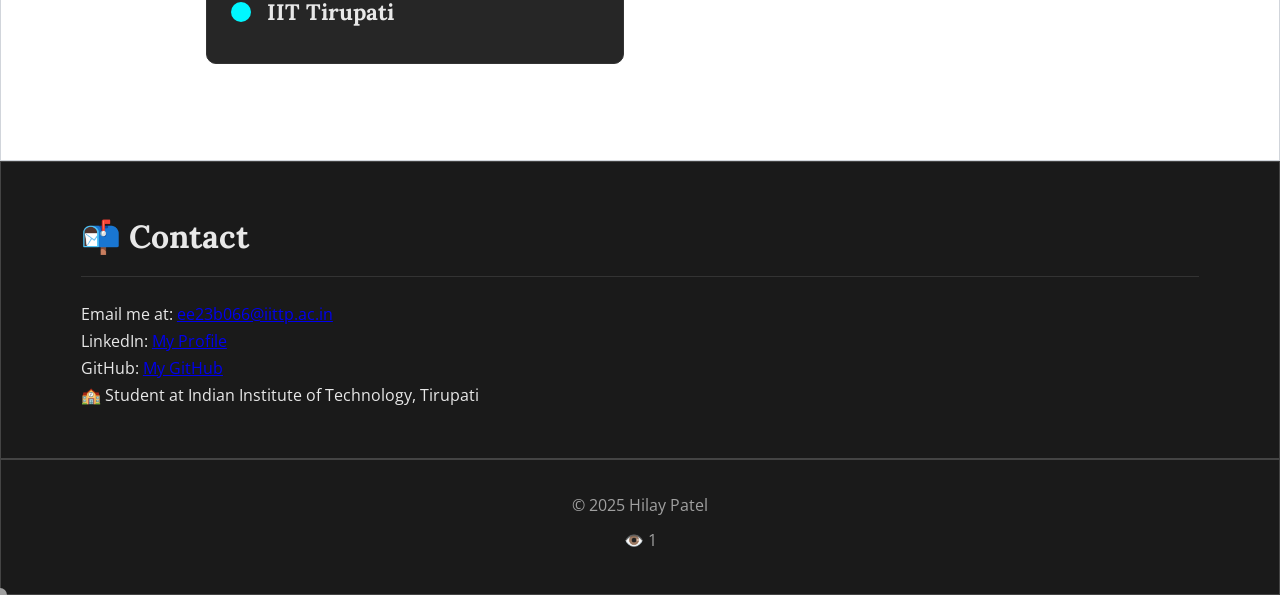
==== commit 4823cb5e: "Update index.html" ====
--- a/index.html
+++ b/index.html
@@ -181,7 +181,31 @@
         </div>
     </section>
 
-
+    <section class="vlsi" id="vlsi">
+        <div class="container">
+            <h2>🔧 Digital VLSI Overview</h2>
+            <div class="vlsi-content">
+                <h3>What is Digital VLSI?</h3>
+                <p>Digital Very Large Scale Integration (VLSI) focuses on designing and implementing digital integrated circuits (ICs) by integrating millions or billions of transistors onto a single chip. It is the foundation of modern digital systems like microprocessors, memory chips, and FPGAs, enabling high-performance and energy-efficient hardware for applications such as computing, AI, and IoT.</p>
+                <h3>Domains in Digital VLSI</h3>
+                <ul class="vlsi-list">
+                    <li>Digital Design: Involves creating digital circuits using Hardware Description Languages (HDLs) like Verilog and VHDL to design processors, memory, and logic blocks.</li>
+                    <li>Physical Design: Focuses on the layout and placement of transistors and interconnects on the chip, optimizing for area, power, and timing.</li>
+                    <li>Verification: Ensures the digital design functions correctly through simulation, formal verification, and methodologies like Universal Verification Methodology (UVM).</li>
+                    <li>Testing and DFT: Implements Design for Testability (DFT) techniques, such as scan chains and BIST, to detect manufacturing defects in digital ICs.</li>
+                </ul>
+                <h3>Key Subjects in Digital VLSI</h3>
+                <ul class="vlsi-list">
+                    <li>Digital Electronics: Core concepts of logic gates, flip-flops, and finite state machines.</li>
+                    <li>CMOS Technology: Understanding CMOS fabrication, transistor operation, and scaling challenges for digital circuits.</li>
+                    <li>HDL Programming: Using Verilog, VHDL, or SystemVerilog for designing and simulating digital circuits.</li>
+                    <li>ASIC Design Flow: Steps from RTL design to fabrication, including synthesis, place-and-route, and timing analysis.</li>
+                    <li>EDA Tools: Proficiency with tools like Cadence, Synopsys, and Mentor Graphics for digital design and verification.</li>
+                    <li>Low-Power Design: Techniques like clock gating, power gating, and voltage scaling to reduce power consumption in digital ICs.</li>
+                </ul>
+            </div>
+        </div>
+    </section>
 
     <section class="projects" id="projects">
         <div class="container">
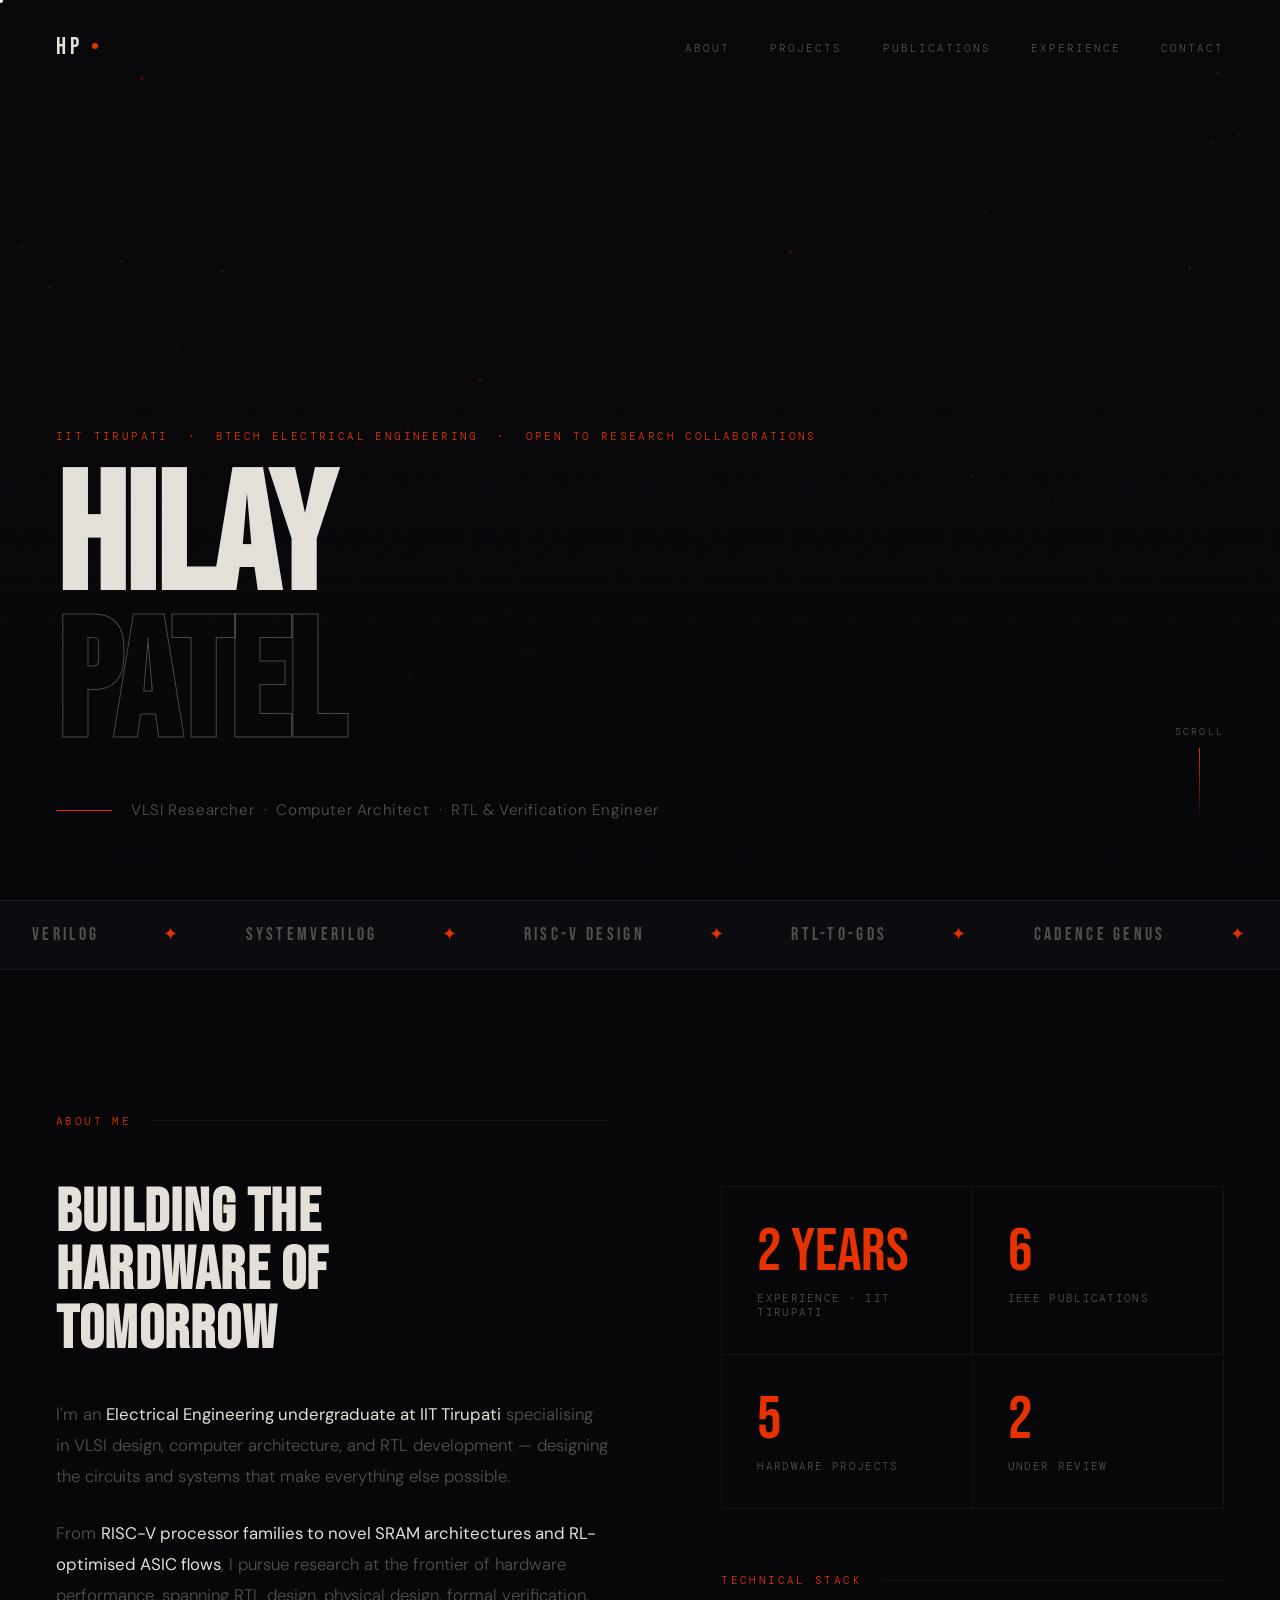
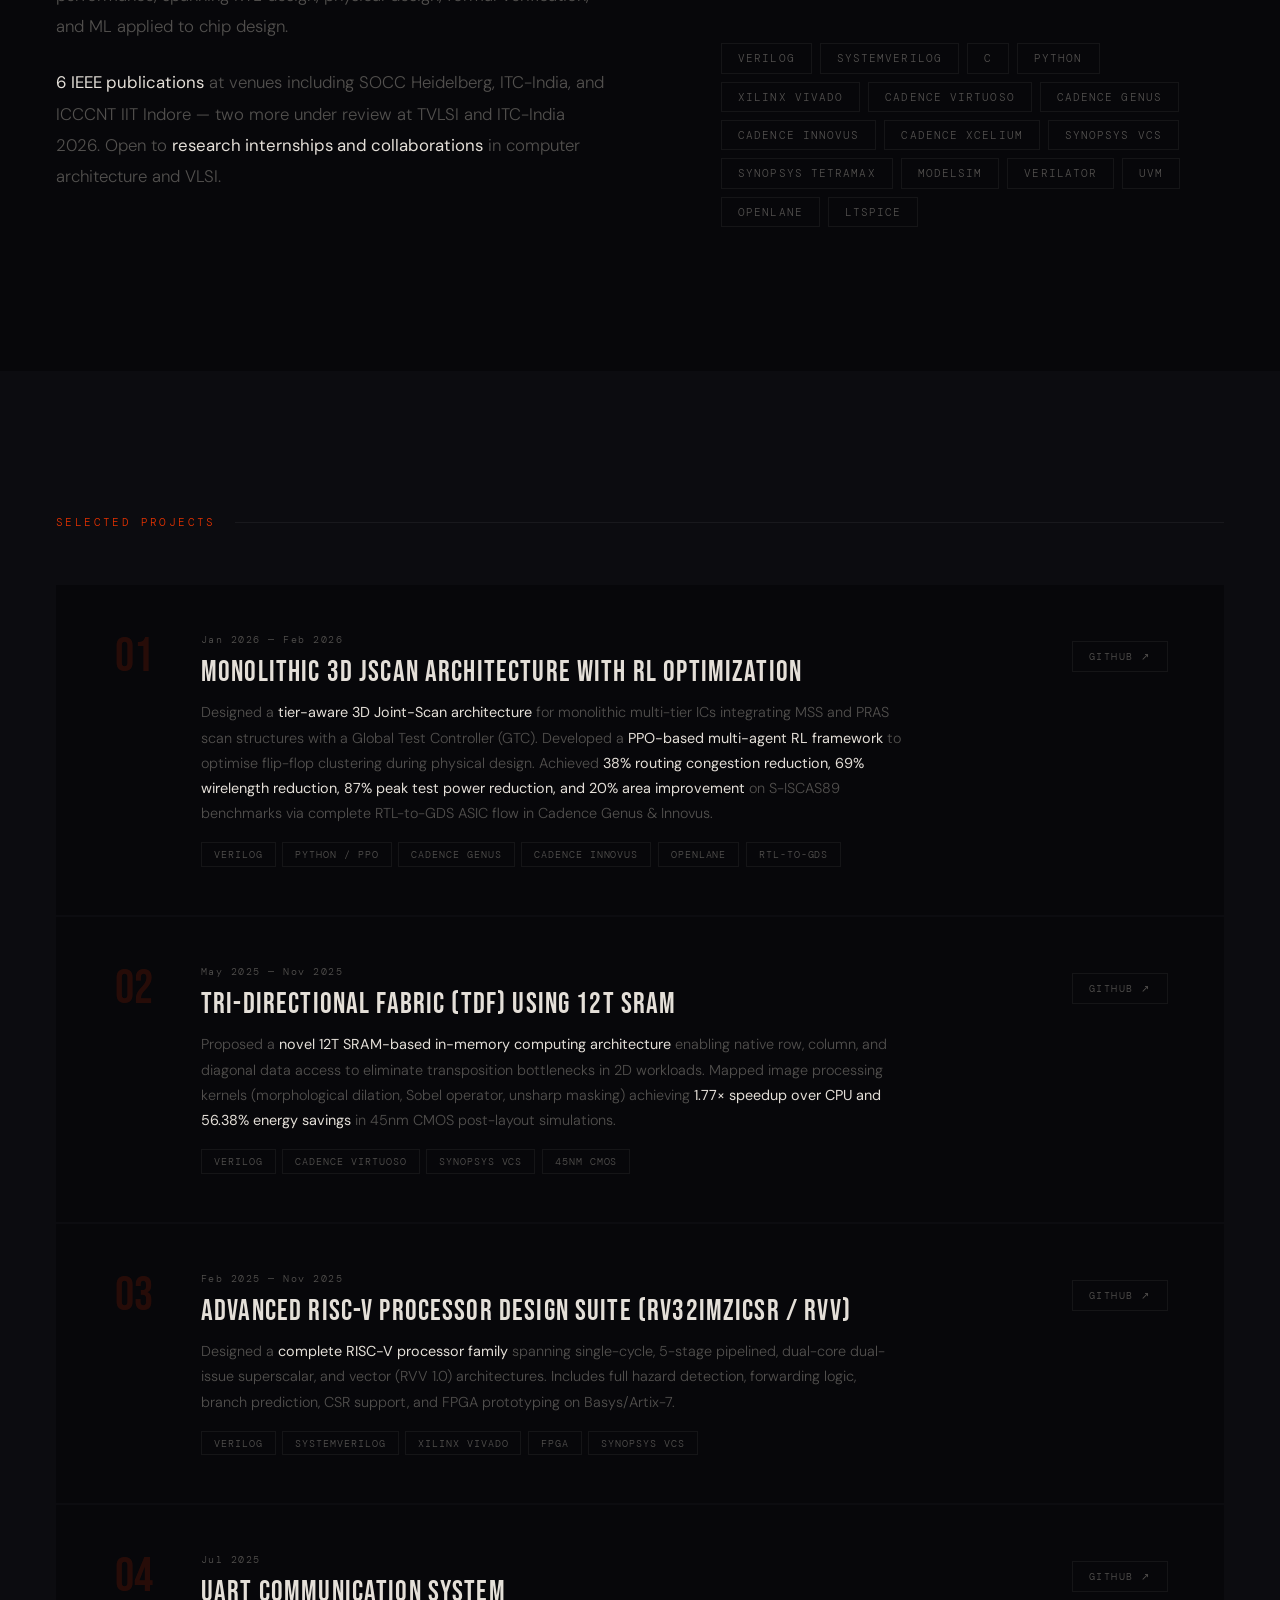
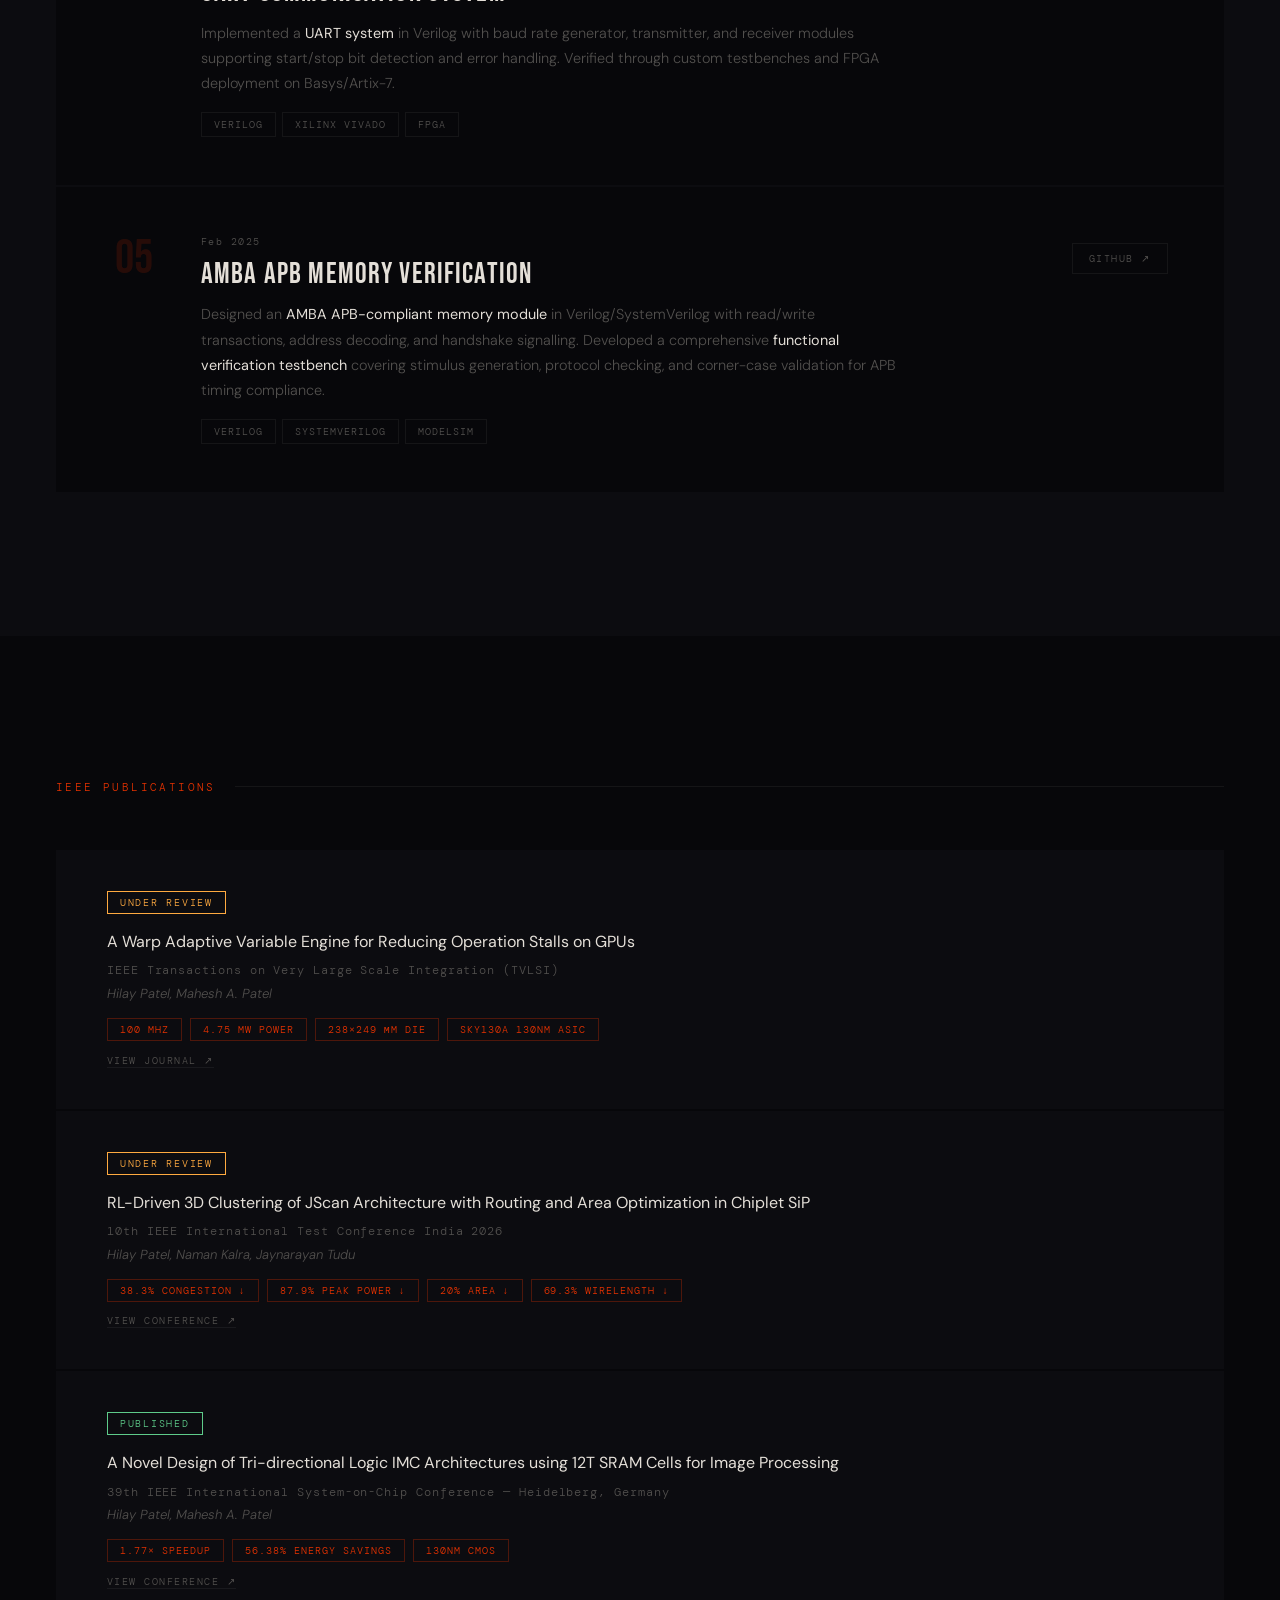
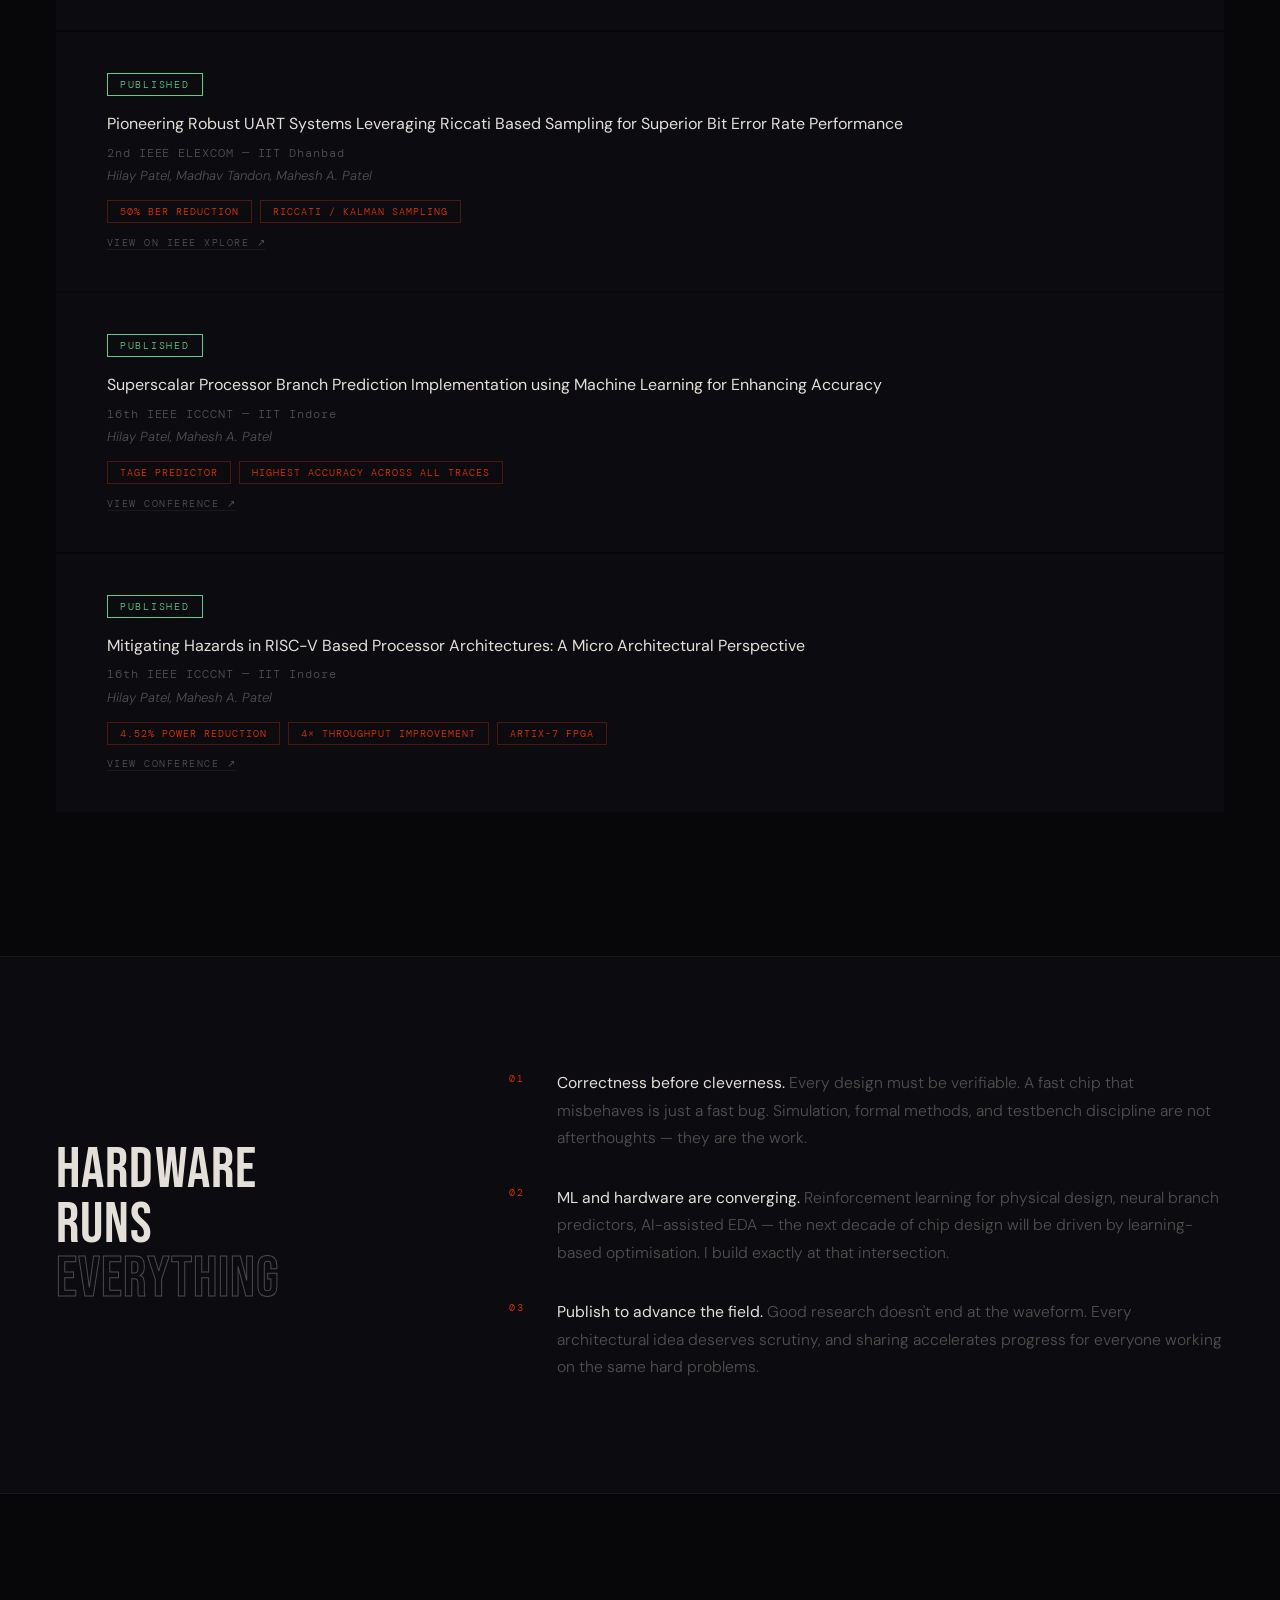
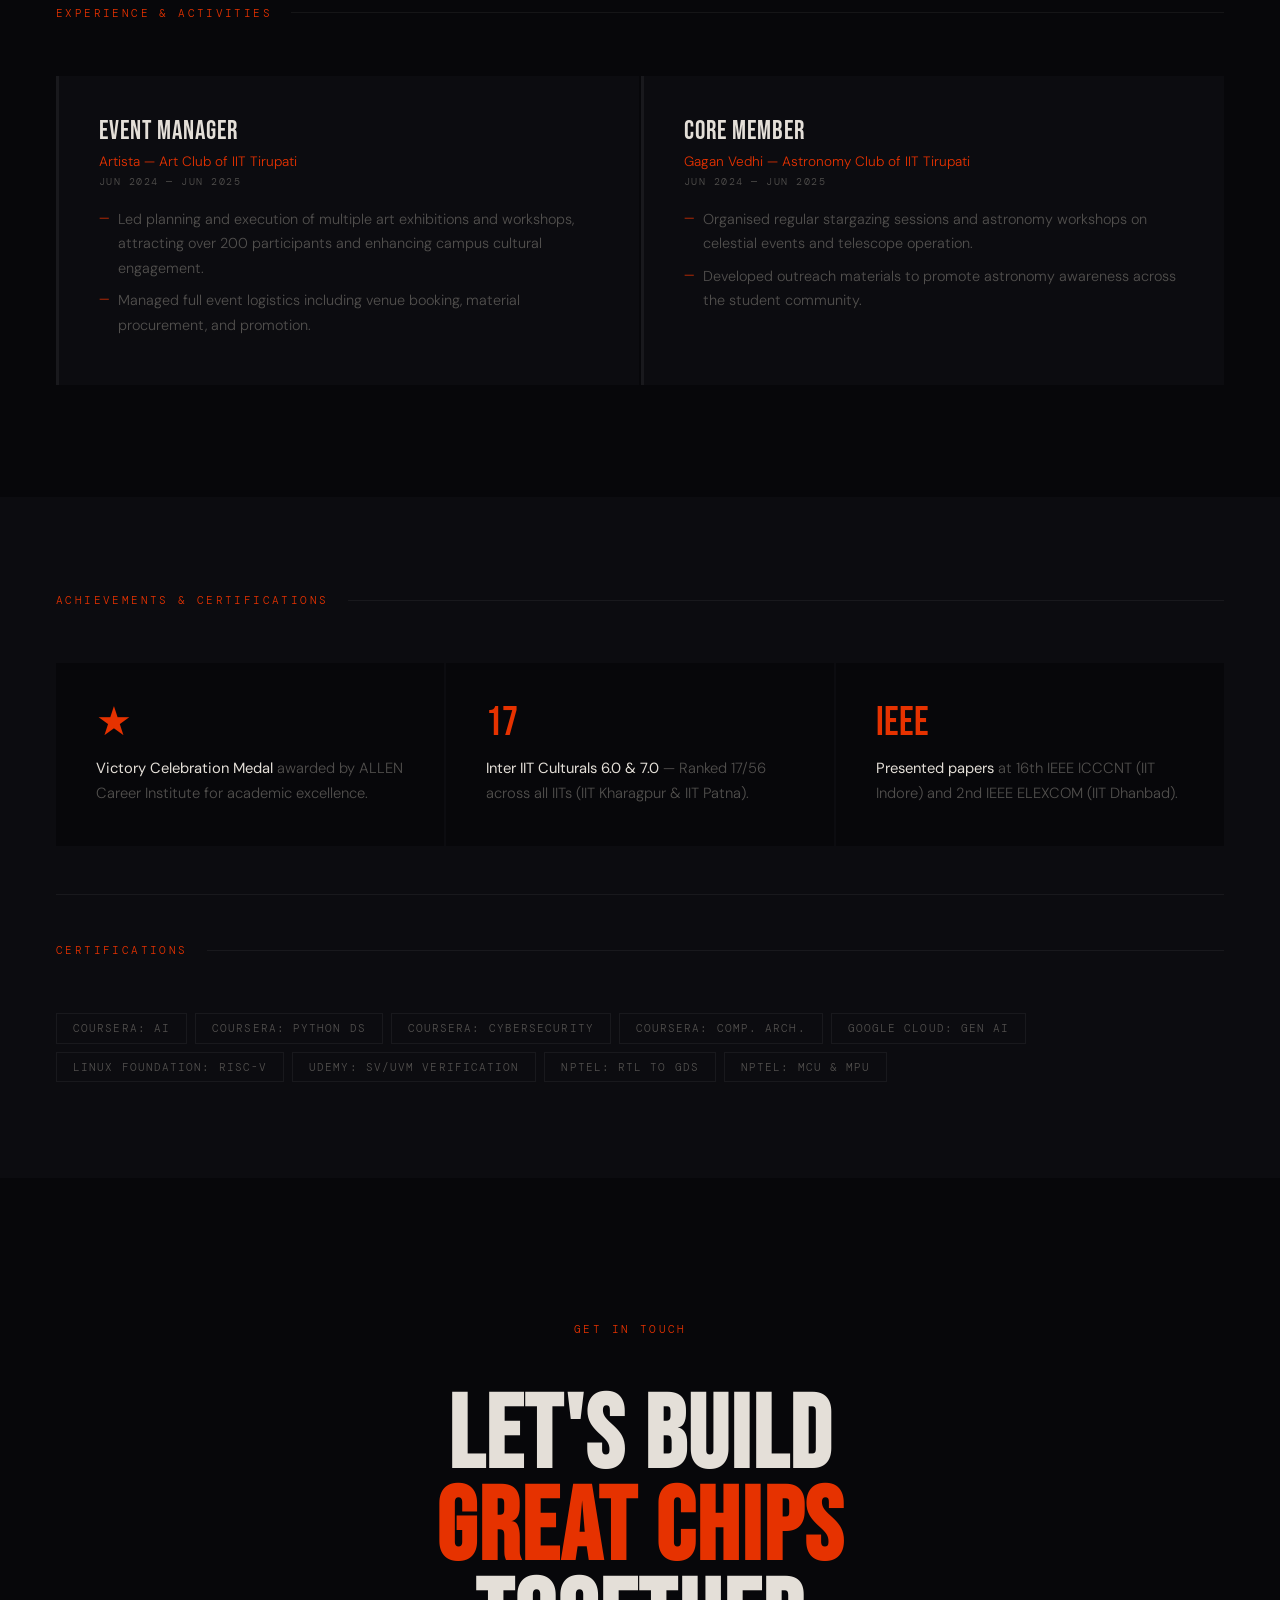
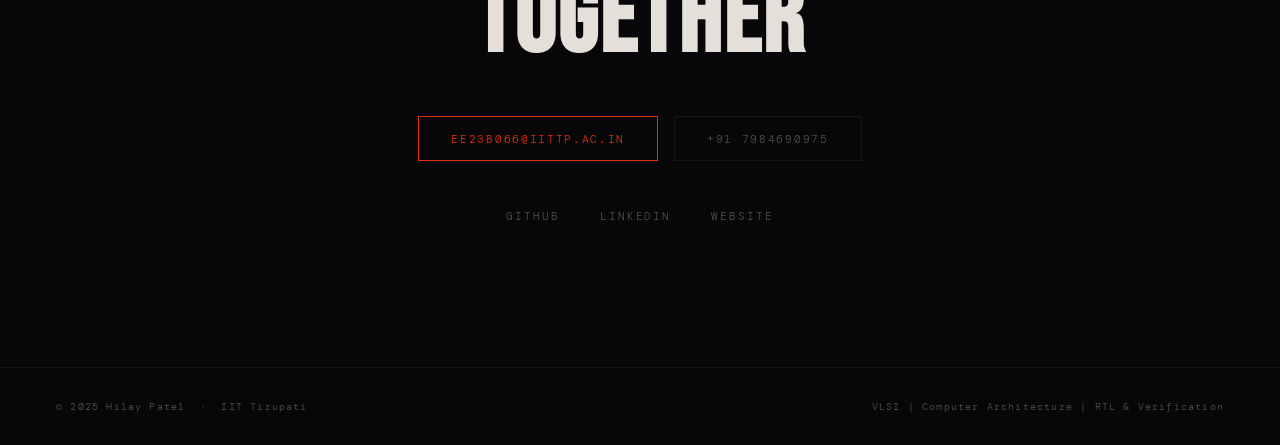
==== commit fc80b0de: "Rename portfolio.html to index.html" ====
--- a/index.html
+++ b/index.html
@@ -1,325 +1,543 @@
-<script type="text/javascript">
-        var gk_isXlsx = false;
-        var gk_xlsxFileLookup = {};
-        var gk_fileData = {};
-        function filledCell(cell) {
-          return cell !== '' && cell != null;
-        }
-        function loadFileData(filename) {
-        if (gk_isXlsx && gk_xlsxFileLookup[filename]) {
-            try {
-                var workbook = XLSX.read(gk_fileData[filename], { type: 'base64' });
-                var firstSheetName = workbook.SheetNames[0];
-                var worksheet = workbook.Sheets[firstSheetName];
-
-                // Convert sheet to JSON to filter blank rows
-                var jsonData = XLSX.utils.sheet_to_json(worksheet, { header: 1, blankrows: false, defval: '' });
-                // Filter out blank rows (rows where all cells are empty, null, or undefined)
-                var filteredData = jsonData.filter(row => row.some(filledCell));
-
-                // Heuristic to find the header row by ignoring rows with fewer filled cells than the next row
-                var headerRowIndex = filteredData.findIndex((row, index) =>
-                  row.filter(filledCell).length >= filteredData[index + 1]?.filter(filledCell).length
-                );
-                // Fallback
-                if (headerRowIndex === -1 || headerRowIndex > 25) {
-                  headerRowIndex = 0;
-                }
-
-                // Convert filtered JSON back to CSV
-                var csv = XLSX.utils.aoa_to_sheet(filteredData.slice(headerRowIndex)); // Create a new sheet from filtered array of arrays
-                csv = XLSX.utils.sheet_to_csv(csv, { header: 1 });
-                return csv;
-            } catch (e) {
-                console.error(e);
-                return "";
-            }
-        }
-        return gk_fileData[filename] || "";
-        }
-        </script><!DOCTYPE html>
+<!DOCTYPE html>
 <html lang="en">
 <head>
-    <meta charset="UTF-8">
-    <meta name="viewport" content="width=device-width, initial-scale=1.0">
-    <title>Hilay Patel</title>
-    <link rel="stylesheet" href="style (1).css">
-    <script src="script (1).js" defer></script>
+  <meta charset="UTF-8">
+  <meta name="viewport" content="width=device-width, initial-scale=1.0">
+  <title>Hilay Patel | VLSI Researcher & Computer Architect</title>
+  <link rel="preconnect" href="https://fonts.googleapis.com">
+  <link rel="preconnect" href="https://fonts.gstatic.com" crossorigin>
+  <link href="https://fonts.googleapis.com/css2?family=Bebas+Neue&family=DM+Sans:ital,opsz,wght@0,9..40,300;0,9..40,400;0,9..40,500;1,9..40,300&family=DM+Mono:wght@300;400&display=swap" rel="stylesheet">
+
+  <style>
+    *, *::before, *::after { margin: 0; padding: 0; box-sizing: border-box; }
+    :root {
+      --bg:     #07070a;
+      --bg2:    #0c0c10;
+      --text:   #e4dfd8;
+      --muted:  #52504e;
+      --subtle: #1a1a1e;
+      --accent: #e63200;
+      --line:   rgba(255,255,255,0.055);
+    }
+    html { font-size: 16px; scroll-behavior: smooth; }
+    body { background: var(--bg); color: var(--text); font-family: 'DM Sans', sans-serif; font-weight: 300; overflow-x: hidden; cursor: none; }
+
+    /* Cursor */
+    #cur-dot, #cur-ring { position: fixed; top: 0; left: 0; pointer-events: none; z-index: 9999; border-radius: 50%; transform: translate(-50%,-50%); }
+    #cur-dot  { width: 6px; height: 6px; background: white; }
+    #cur-ring { width: 36px; height: 36px; border: 1px solid rgba(255,255,255,.4); transition: width .35s, height .35s, border-color .35s; }
+    body.hovered #cur-ring { width: 58px; height: 58px; border-color: var(--accent); }
+
+    /* Canvas */
+    #bg-canvas { position: fixed; inset: 0; width: 100%; height: 100%; z-index: 0; opacity: .6; pointer-events: none; }
+
+    /* Noise */
+    body::after { content: ''; position: fixed; inset: 0; z-index: 1; background-image: url("data:image/svg+xml,%3Csvg viewBox='0 0 200 200' xmlns='http://www.w3.org/2000/svg'%3E%3Cfilter id='n'%3E%3CfeTurbulence type='fractalNoise' baseFrequency='0.75' numOctaves='4' stitchTiles='stitch'/%3E%3C/filter%3E%3Crect width='100%25' height='100%25' filter='url(%23n)'/%3E%3C/svg%3E"); background-size: 160px; opacity: .025; pointer-events: none; }
+
+    /* Nav */
+    nav { position: fixed; inset: 0 0 auto; z-index: 200; display: flex; align-items: center; justify-content: space-between; padding: 2rem 3.5rem; }
+    .nav-logo { font-family: 'Bebas Neue', sans-serif; font-size: 1.5rem; letter-spacing: .15em; color: var(--text); text-decoration: none; }
+    .nav-dot { width: 6px; height: 6px; border-radius: 50%; background: var(--accent); display: inline-block; margin-left: .6rem; vertical-align: middle; animation: pulse 2s infinite; }
+    @keyframes pulse { 0%,100%{opacity:1;transform:scale(1)} 50%{opacity:.4;transform:scale(.7)} }
+    .nav-links { display: flex; gap: 2.5rem; list-style: none; }
+    .nav-links a { font-family: 'DM Mono', monospace; font-size: .7rem; letter-spacing: .18em; text-transform: uppercase; color: var(--muted); text-decoration: none; transition: color .3s; }
+    .nav-links a:hover { color: var(--text); }
+
+    /* Sections */
+    section { position: relative; z-index: 10; }
+
+    /* Hero */
+    #hero { min-height: 100vh; display: flex; flex-direction: column; justify-content: flex-end; padding: 0 3.5rem 5rem; }
+    #hero::before { content: ''; position: absolute; inset: 0; background: linear-gradient(to top, var(--bg) 0%, transparent 55%); z-index: 0; }
+    .hero-inner { position: relative; z-index: 1; }
+    .hero-label { font-family: 'DM Mono', monospace; font-size: .68rem; letter-spacing: .22em; text-transform: uppercase; color: var(--accent); margin-bottom: 1.5rem; opacity: 0; animation: riseUp .9s .4s cubic-bezier(.16,1,.3,1) forwards; }
+    .hero-name { font-family: 'Bebas Neue', sans-serif; font-size: clamp(5rem, 13vw, 13rem); line-height: .88; letter-spacing: -.01em; color: var(--text); opacity: 0; animation: riseUp .9s .6s cubic-bezier(.16,1,.3,1) forwards; }
+    .hero-name em { font-style: normal; -webkit-text-stroke: 1px rgba(228,220,216,.3); color: transparent; }
+    .hero-sub { display: flex; align-items: center; gap: 1.2rem; margin-top: 2.5rem; opacity: 0; animation: riseUp .9s .85s cubic-bezier(.16,1,.3,1) forwards; }
+    .hero-sub-bar { width: 3.5rem; height: 1px; background: var(--accent); flex-shrink: 0; }
+    .hero-sub-text { font-size: .95rem; font-weight: 300; color: var(--muted); letter-spacing: .04em; }
+    .hero-scroll { position: absolute; right: 3.5rem; bottom: 5rem; display: flex; flex-direction: column; align-items: center; gap: .6rem; font-family: 'DM Mono', monospace; font-size: .62rem; letter-spacing: .22em; text-transform: uppercase; color: var(--muted); opacity: 0; animation: riseUp .9s 1.1s cubic-bezier(.16,1,.3,1) forwards; }
+    .scroll-bar { width: 1px; height: 4.5rem; background: linear-gradient(to bottom, var(--accent) 0%, transparent 100%); animation: scrollDrop 1.8s 1.5s infinite; }
+    @keyframes scrollDrop { 0%{transform:scaleY(0);transform-origin:top} 50%{transform:scaleY(1);transform-origin:top} 51%{transform:scaleY(1);transform-origin:bottom} 100%{transform:scaleY(0);transform-origin:bottom} }
+
+    /* Marquee */
+    .marquee-wrap { overflow: hidden; border-top: 1px solid var(--line); border-bottom: 1px solid var(--line); padding: 1.4rem 0; background: var(--bg2); position: relative; z-index: 10; }
+    .marquee-track { display: flex; animation: marqueeRun 26s linear infinite; white-space: nowrap; }
+    .marquee-track:hover { animation-play-state: paused; }
+    .marquee-item { font-family: 'Bebas Neue', sans-serif; font-size: 1.15rem; letter-spacing: .18em; color: var(--muted); padding: 0 2rem; }
+    .marquee-sep { color: var(--accent); }
+    @keyframes marqueeRun { from{transform:translateX(0)} to{transform:translateX(-50%)} }
+
+    /* Section label */
+    .sec-label { font-family: 'DM Mono', monospace; font-size: .68rem; letter-spacing: .22em; text-transform: uppercase; color: var(--accent); display: flex; align-items: center; gap: 1.2rem; margin-bottom: 3.5rem; }
+    .sec-label::after { content: ''; flex: 1; height: 1px; background: var(--line); }
+
+    /* About */
+    #about { padding: 9rem 3.5rem; background: var(--bg); display: grid; grid-template-columns: 1.1fr 1fr; gap: 7rem; align-items: start; }
+    .about-title { font-family: 'Bebas Neue', sans-serif; font-size: clamp(3rem, 4.8vw, 5rem); line-height: .95; letter-spacing: .02em; margin-bottom: 2.5rem; }
+    .about-body { font-size: 1.05rem; line-height: 1.85; color: var(--muted); margin-bottom: 1.6rem; }
+    .about-body strong { color: var(--text); font-weight: 400; }
+    .about-right { padding-top: 4.5rem; }
+    .stats-grid { display: grid; grid-template-columns: 1fr 1fr; border: 1px solid var(--line); margin-bottom: 4rem; }
+    .stat { padding: 2.2rem; border-right: 1px solid var(--line); border-bottom: 1px solid var(--line); transition: background .3s; }
+    .stat:hover { background: var(--subtle); }
+    .stat:nth-child(even) { border-right: none; }
+    .stat:nth-child(3), .stat:nth-child(4) { border-bottom: none; }
+    .stat-num { font-family: 'Bebas Neue', sans-serif; font-size: 3.8rem; line-height: 1; color: var(--accent); margin-bottom: .5rem; }
+    .stat-lbl { font-family: 'DM Mono', monospace; font-size: .68rem; letter-spacing: .12em; text-transform: uppercase; color: var(--muted); }
+    .skills-wrap { display: flex; flex-wrap: wrap; gap: .5rem; }
+    .skill { padding: .45rem 1rem; border: 1px solid var(--line); font-family: 'DM Mono', monospace; font-size: .68rem; letter-spacing: .1em; text-transform: uppercase; color: var(--muted); transition: border-color .3s, color .3s; }
+    .skill:hover { border-color: var(--accent); color: var(--accent); }
+
+    /* Projects */
+    #projects { padding: 9rem 3.5rem; background: var(--bg2); }
+    .proj-grid { display: flex; flex-direction: column; gap: 2px; margin-top: 3.5rem; }
+    .proj-card { position: relative; overflow: hidden; padding: 3rem 3.5rem; background: var(--bg); border-left: 3px solid transparent; transition: border-color .4s, background .4s; display: grid; grid-template-columns: auto 1fr auto; gap: 3rem; align-items: start; }
+    .proj-card:hover { border-left-color: var(--accent); background: var(--subtle); }
+    .proj-num { font-family: 'Bebas Neue', sans-serif; font-size: 3rem; line-height: 1; color: rgba(230,50,0,.15); transition: color .4s; }
+    .proj-card:hover .proj-num { color: var(--accent); }
+    .proj-date { font-family: 'DM Mono', monospace; font-size: .62rem; letter-spacing: .15em; color: var(--muted); margin-bottom: .8rem; }
+    .proj-title { font-family: 'Bebas Neue', sans-serif; font-size: 1.8rem; letter-spacing: .04em; margin-bottom: .8rem; line-height: 1; }
+    .proj-desc { font-size: .9rem; line-height: 1.75; color: var(--muted); max-width: 700px; margin-bottom: 1rem; }
+    .proj-desc strong { color: var(--text); font-weight: 400; }
+    .proj-tags { display: flex; flex-wrap: wrap; gap: .4rem; }
+    .proj-tag { padding: .3rem .75rem; border: 1px solid var(--line); font-family: 'DM Mono', monospace; font-size: .6rem; letter-spacing: .1em; text-transform: uppercase; color: var(--muted); }
+    .proj-link { font-family: 'DM Mono', monospace; font-size: .65rem; letter-spacing: .15em; text-transform: uppercase; color: var(--muted); text-decoration: none; border: 1px solid var(--line); padding: .5rem 1rem; transition: border-color .3s, color .3s; white-space: nowrap; align-self: start; margin-top: .5rem; }
+    .proj-link:hover { border-color: var(--accent); color: var(--accent); }
+
+    /* Publications */
+    #publications { padding: 9rem 3.5rem; background: var(--bg); }
+    .pub-list { display: flex; flex-direction: column; gap: 2px; margin-top: 3.5rem; }
+    .pub-card { padding: 2.5rem 3rem; background: var(--bg2); border-left: 3px solid transparent; transition: border-left-color .3s, background .3s; }
+    .pub-card:hover { border-left-color: var(--accent); background: var(--subtle); }
+    .pub-status { display: inline-block; font-family: 'DM Mono', monospace; font-size: .6rem; letter-spacing: .18em; text-transform: uppercase; padding: .25rem .75rem; margin-bottom: 1rem; border: 1px solid; }
+    .pub-status.review { color: #ffaa40; border-color: #ffaa40; }
+    .pub-status.published { color: #5ecb8a; border-color: #5ecb8a; }
+    .pub-title { font-size: 1rem; font-weight: 400; color: var(--text); margin-bottom: .6rem; line-height: 1.5; }
+    .pub-venue { font-family: 'DM Mono', monospace; font-size: .72rem; letter-spacing: .08em; color: var(--muted); margin-bottom: .4rem; }
+    .pub-authors { font-size: .82rem; color: var(--muted); font-style: italic; margin-bottom: 1rem; }
+    .pub-results { display: flex; flex-wrap: wrap; gap: .5rem; }
+    .pub-metric { font-family: 'DM Mono', monospace; font-size: .62rem; letter-spacing: .1em; text-transform: uppercase; color: var(--accent); border: 1px solid rgba(230,50,0,.3); padding: .25rem .75rem; }
+    .pub-link-a { display: inline-block; margin-top: .8rem; font-family: 'DM Mono', monospace; font-size: .62rem; letter-spacing: .15em; text-transform: uppercase; color: var(--muted); text-decoration: none; border-bottom: 1px solid var(--line); transition: color .3s, border-color .3s; }
+    .pub-link-a:hover { color: var(--accent); border-color: var(--accent); }
+
+    /* Philosophy */
+    #philosophy { padding: 7rem 3.5rem; background: var(--bg2); border-top: 1px solid var(--line); border-bottom: 1px solid var(--line); display: grid; grid-template-columns: 1fr 2fr; gap: 6rem; align-items: center; }
+    .philo-quote { font-family: 'Bebas Neue', sans-serif; font-size: clamp(2.8rem, 4.5vw, 4.5rem); line-height: .95; letter-spacing: .02em; }
+    .philo-quote em { font-style: normal; -webkit-text-stroke: 1px rgba(228,220,216,.3); color: transparent; }
+    .philo-items { display: flex; flex-direction: column; gap: 2rem; }
+    .philo-item { display: flex; gap: 2rem; align-items: flex-start; }
+    .philo-num { font-family: 'DM Mono', monospace; font-size: .62rem; letter-spacing: .2em; color: var(--accent); padding-top: .15rem; flex-shrink: 0; }
+    .philo-text { font-size: .98rem; line-height: 1.75; color: var(--muted); }
+    .philo-text strong { color: var(--text); font-weight: 400; }
+
+    /* Experience */
+    #experience { padding: 7rem 3.5rem; background: var(--bg); }
+    .exp-grid { display: grid; grid-template-columns: 1fr 1fr; gap: 2px; margin-top: 3.5rem; }
+    .exp-card { padding: 2.5rem; background: var(--bg2); border-left: 3px solid var(--line); transition: border-color .3s; }
+    .exp-card:hover { border-left-color: var(--accent); }
+    .exp-role { font-family: 'Bebas Neue', sans-serif; font-size: 1.6rem; letter-spacing: .04em; margin-bottom: .4rem; }
+    .exp-org { font-size: .85rem; color: var(--accent); margin-bottom: .3rem; }
+    .exp-period { font-family: 'DM Mono', monospace; font-size: .62rem; letter-spacing: .15em; text-transform: uppercase; color: var(--muted); margin-bottom: 1.2rem; }
+    .exp-bullets { list-style: none; }
+    .exp-bullets li { font-size: .9rem; line-height: 1.7; color: var(--muted); padding-left: 1.2rem; position: relative; margin-bottom: .5rem; }
+    .exp-bullets li::before { content: '—'; position: absolute; left: 0; color: var(--accent); font-size: .8rem; }
+
+    /* Achievements */
+    #achievements { padding: 6rem 3.5rem; background: var(--bg2); }
+    .ach-grid { display: grid; grid-template-columns: repeat(3,1fr); gap: 2px; margin-top: 3.5rem; }
+    .ach-card { padding: 2.5rem; background: var(--bg); transition: background .3s; }
+    .ach-card:hover { background: var(--subtle); }
+    .ach-icon { font-family: 'Bebas Neue', sans-serif; font-size: 2.5rem; color: var(--accent); margin-bottom: .8rem; line-height: 1; }
+    .ach-text { font-size: .92rem; line-height: 1.7; color: var(--muted); }
+    .ach-text strong { color: var(--text); font-weight: 400; }
+
+    /* Contact */
+    #contact { padding: 9rem 3.5rem; background: var(--bg); text-align: center; display: flex; flex-direction: column; align-items: center; justify-content: center; }
+    .contact-cta { font-family: 'Bebas Neue', sans-serif; font-size: clamp(3.5rem, 8vw, 8.5rem); line-height: .9; letter-spacing: .02em; margin-bottom: 3rem; }
+    .contact-cta em { font-style: normal; color: var(--accent); }
+    .contact-links { display: flex; gap: 1rem; margin-bottom: 3rem; flex-wrap: wrap; justify-content: center; }
+    .contact-btn { font-family: 'DM Mono', monospace; font-size: .7rem; letter-spacing: .15em; text-transform: uppercase; text-decoration: none; padding: .9rem 2rem; border: 1px solid var(--line); color: var(--muted); transition: border-color .3s, color .3s; }
+    .contact-btn:hover { border-color: var(--accent); color: var(--accent); }
+    .contact-btn.primary { border-color: var(--accent); color: var(--accent); }
+    .socials { display: flex; gap: 2.5rem; }
+    .social-a { font-family: 'DM Mono', monospace; font-size: .68rem; letter-spacing: .18em; text-transform: uppercase; color: var(--muted); text-decoration: none; transition: color .3s; }
+    .social-a:hover { color: var(--text); }
+
+    /* Footer */
+    footer { position: relative; z-index: 10; padding: 2rem 3.5rem; border-top: 1px solid var(--line); background: var(--bg); display: flex; justify-content: space-between; align-items: center; }
+    .footer-mono { font-family: 'DM Mono', monospace; font-size: .62rem; letter-spacing: .12em; color: var(--muted); }
+
+    /* Animations */
+    @keyframes riseUp { from{opacity:0;transform:translateY(2.5rem)} to{opacity:1;transform:translateY(0)} }
+    .reveal { opacity: 0; transform: translateY(2rem); transition: opacity .9s cubic-bezier(.16,1,.3,1), transform .9s cubic-bezier(.16,1,.3,1); }
+    .reveal.vis { opacity: 1; transform: translateY(0); }
+
+    /* Responsive */
+    @media (max-width: 900px) {
+      nav { padding: 1.5rem 1.8rem; } .nav-links { display: none; }
+      #hero { padding: 0 1.8rem 4rem; } .hero-scroll { right: 1.8rem; bottom: 4rem; }
+      #about { grid-template-columns: 1fr; gap: 4rem; padding: 6rem 1.8rem; } .about-right { padding-top: 0; }
+      #projects, #publications, #experience, #philosophy, #achievements, #contact { padding: 6rem 1.8rem; }
+      .proj-card { grid-template-columns: 1fr; gap: 1rem; padding: 2rem 1.5rem; }
+      .exp-grid, .ach-grid { grid-template-columns: 1fr; }
+      #philosophy { grid-template-columns: 1fr; gap: 3rem; }
+      footer { padding: 1.5rem 1.8rem; flex-direction: column; gap: .8rem; text-align: center; }
+    }
+  </style>
 </head>
 <body>
-    <header>
-        <div class="container">
-            <h1>Hilay Patel</h1>
-            <div class="hamburger" id="hamburger">
-                <span></span>
-                <span></span>
-                <span></span>
-            </div>
-            <nav id="nav-menu">
-                <ul>
-                    <li><a href="#interests">Interests</a></li>
-                    <li><a href="#projects">Projects</a></li>
-                    <li><a href="#publications">Publications</a></li>
-                    <li><a href="#roadmap">Roadmap</a></li>
-                    <li><a href="#contact">Contact</a></li>
-                </ul>
-            </nav>
+  <div id="cur-dot"></div>
+  <div id="cur-ring"></div>
+  <canvas id="bg-canvas"></canvas>
+
+  <!-- Nav -->
+  <nav>
+    <a href="#" class="nav-logo">HP<span class="nav-dot"></span></a>
+    <ul class="nav-links">
+      <li><a href="#about">About</a></li>
+      <li><a href="#projects">Projects</a></li>
+      <li><a href="#publications">Publications</a></li>
+      <li><a href="#experience">Experience</a></li>
+      <li><a href="#contact">Contact</a></li>
+    </ul>
+  </nav>
+
+  <!-- Hero -->
+  <section id="hero">
+    <div class="hero-inner">
+      <p class="hero-label">IIT Tirupati &nbsp;·&nbsp; BTech Electrical Engineering &nbsp;·&nbsp; Open to Research Collaborations</p>
+      <h1 class="hero-name">HILAY<br><em>PATEL</em></h1>
+      <div class="hero-sub">
+        <div class="hero-sub-bar"></div>
+        <p class="hero-sub-text">VLSI Researcher &nbsp;·&nbsp; Computer Architect &nbsp;·&nbsp; RTL &amp; Verification Engineer</p>
+      </div>
+    </div>
+    <div class="hero-scroll"><span>Scroll</span><div class="scroll-bar"></div></div>
+  </section>
+
+  <!-- Marquee -->
+  <div class="marquee-wrap">
+    <div class="marquee-track" aria-hidden="true">
+      <span class="marquee-item">Verilog</span><span class="marquee-item marquee-sep">✦</span>
+      <span class="marquee-item">SystemVerilog</span><span class="marquee-item marquee-sep">✦</span>
+      <span class="marquee-item">RISC-V Design</span><span class="marquee-item marquee-sep">✦</span>
+      <span class="marquee-item">RTL-to-GDS</span><span class="marquee-item marquee-sep">✦</span>
+      <span class="marquee-item">Cadence Genus</span><span class="marquee-item marquee-sep">✦</span>
+      <span class="marquee-item">Cadence Innovus</span><span class="marquee-item marquee-sep">✦</span>
+      <span class="marquee-item">UVM Verification</span><span class="marquee-item marquee-sep">✦</span>
+      <span class="marquee-item">Reinforcement Learning</span><span class="marquee-item marquee-sep">✦</span>
+      <span class="marquee-item">IEEE Publications</span><span class="marquee-item marquee-sep">✦</span>
+      <span class="marquee-item">Verilog</span><span class="marquee-item marquee-sep">✦</span>
+      <span class="marquee-item">SystemVerilog</span><span class="marquee-item marquee-sep">✦</span>
+      <span class="marquee-item">RISC-V Design</span><span class="marquee-item marquee-sep">✦</span>
+      <span class="marquee-item">RTL-to-GDS</span><span class="marquee-item marquee-sep">✦</span>
+      <span class="marquee-item">Cadence Genus</span><span class="marquee-item marquee-sep">✦</span>
+      <span class="marquee-item">Cadence Innovus</span><span class="marquee-item marquee-sep">✦</span>
+      <span class="marquee-item">UVM Verification</span><span class="marquee-item marquee-sep">✦</span>
+      <span class="marquee-item">Reinforcement Learning</span><span class="marquee-item marquee-sep">✦</span>
+      <span class="marquee-item">IEEE Publications</span><span class="marquee-item marquee-sep">✦</span>
+    </div>
+  </div>
+
+  <!-- About -->
+  <section id="about">
+    <div class="about-left">
+      <div class="sec-label">About Me</div>
+      <h2 class="about-title reveal">Building the<br>Hardware of<br>Tomorrow</h2>
+      <p class="about-body reveal" style="transition-delay:.1s">
+        I'm an <strong>Electrical Engineering undergraduate at IIT Tirupati</strong> specialising in VLSI design, computer architecture, and RTL development — designing the circuits and systems that make everything else possible.
+      </p>
+      <p class="about-body reveal" style="transition-delay:.2s">
+        From <strong>RISC-V processor families to novel SRAM architectures and RL-optimised ASIC flows</strong>, I pursue research at the frontier of hardware performance, spanning RTL design, physical design, formal verification, and ML applied to chip design.
+      </p>
+      <p class="about-body reveal" style="transition-delay:.3s">
+        <strong>6 IEEE publications</strong> at venues including SOCC Heidelberg, ITC-India, and ICCCNT IIT Indore — two more under review at TVLSI and ITC-India 2026. Open to <strong>research internships and collaborations</strong> in computer architecture and VLSI.
+      </p>
+    </div>
+    <div class="about-right reveal" style="transition-delay:.2s">
+      <div class="stats-grid">
+        <div class="stat"><div class="stat-num">2 Years</div><div class="stat-lbl">Experience · IIT Tirupati</div></div>
+        <div class="stat"><div class="stat-num">6</div><div class="stat-lbl">IEEE Publications</div></div>
+        <div class="stat"><div class="stat-num">5</div><div class="stat-lbl">Hardware Projects</div></div>
+        <div class="stat"><div class="stat-num">2</div><div class="stat-lbl">Under Review</div></div>
+      </div>
+      <div class="sec-label">Technical Stack</div>
+      <div class="skills-wrap">
+        <div class="skill">Verilog</div><div class="skill">SystemVerilog</div>
+        <div class="skill">C</div><div class="skill">Python</div>
+        <div class="skill">Xilinx Vivado</div><div class="skill">Cadence Virtuoso</div>
+        <div class="skill">Cadence Genus</div><div class="skill">Cadence Innovus</div>
+        <div class="skill">Cadence Xcelium</div><div class="skill">Synopsys VCS</div>
+        <div class="skill">Synopsys Tetramax</div><div class="skill">ModelSim</div>
+        <div class="skill">Verilator</div><div class="skill">UVM</div>
+        <div class="skill">OpenLane</div><div class="skill">LTspice</div>
+      </div>
+    </div>
+  </section>
+
+  <!-- Projects -->
+  <section id="projects">
+    <div class="sec-label reveal">Selected Projects</div>
+    <div class="proj-grid">
+
+      <div class="proj-card reveal">
+        <div class="proj-num">01</div>
+        <div class="proj-body">
+          <div class="proj-date">Jan 2026 — Feb 2026</div>
+          <div class="proj-title">Monolithic 3D JSCAN Architecture with RL Optimization</div>
+          <p class="proj-desc">Designed a <strong>tier-aware 3D Joint-Scan architecture</strong> for monolithic multi-tier ICs integrating MSS and PRAS scan structures with a Global Test Controller (GTC). Developed a <strong>PPO-based multi-agent RL framework</strong> to optimise flip-flop clustering during physical design. Achieved <strong>38% routing congestion reduction, 69% wirelength reduction, 87% peak test power reduction, and 20% area improvement</strong> on S-ISCAS89 benchmarks via complete RTL-to-GDS ASIC flow in Cadence Genus &amp; Innovus.</p>
+          <div class="proj-tags"><span class="proj-tag">Verilog</span><span class="proj-tag">Python / PPO</span><span class="proj-tag">Cadence Genus</span><span class="proj-tag">Cadence Innovus</span><span class="proj-tag">OpenLane</span><span class="proj-tag">RTL-to-GDS</span></div>
         </div>
-    </header>
-
-    <div class="settings-panel">
-        <button class="settings-icon" id="settings-toggle">⚙️</button>
-        <div class="settings-card" id="settings-card">
-            <h3>Personalize Your Experience</h3>
-            <div class="settings-group">
-                <label>Theme</label>
-                <div class="theme-options">
-                    <input type="checkbox" id="theme-switch" style="display: none;">
-                    <label for="theme-switch" class="toggle-label">
-                        <span class="theme-icon">🌙</span>
-                        <span class="theme-icon">🌞</span>
-                    </label>
-                </div>
-            </div>
-            <div class="settings-group">
-                <label>Accent Color</label>
-                <div class="color-options">
-                    <button class="color-dot" data-color="cyber-cyan" style="background: #00f7ff;"></button>
-                    <button class="color-dot" data-color="lime-green" style="background: #00ff5e;"></button>
-                    <button class="color-dot" data-color="rose-pink" style="background: #ff5e99;"></button>
-                    <button class="color-dot" data-color="amber-gold" style="background: #ffb700;"></button>
-                </div>
-            </div>
-            <div class="settings-group">
-                <label>UI Style</label>
-                <div class="style-options">
-                    <button class="style-btn" data-style="glass">🧊 Glass</button>
-                    <button class="style-btn" data-style="flat">⬜ Flat</button>
-                </div>
-            </div>
+        <a href="https://github.com/hilay020905/Monolithic-3D-JSCAN-Architecture-IC" target="_blank" class="proj-link">GitHub ↗</a>
+      </div>
+
+      <div class="proj-card reveal" style="transition-delay:.08s">
+        <div class="proj-num">02</div>
+        <div class="proj-body">
+          <div class="proj-date">May 2025 — Nov 2025</div>
+          <div class="proj-title">Tri-Directional Fabric (TDF) using 12T SRAM</div>
+          <p class="proj-desc">Proposed a <strong>novel 12T SRAM-based in-memory computing architecture</strong> enabling native row, column, and diagonal data access to eliminate transposition bottlenecks in 2D workloads. Mapped image processing kernels (morphological dilation, Sobel operator, unsharp masking) achieving <strong>1.77× speedup over CPU and 56.38% energy savings</strong> in 45nm CMOS post-layout simulations.</p>
+          <div class="proj-tags"><span class="proj-tag">Verilog</span><span class="proj-tag">Cadence Virtuoso</span><span class="proj-tag">Synopsys VCS</span><span class="proj-tag">45nm CMOS</span></div>
         </div>
-
-        <button class="settings-icon" id="tools-toggle">🛠️</button>
-        <div class="settings-card" id="tools-card">
-            <h3>Tools</h3>
-            <ul class="tools-list">
-                <li>Xilinx Vivado</li>
-                <li>ModelSim</li>
-                <li>Cadence</li>
-                <li>MATLAB</li>
-                <li>LTspice</li>
-                <li>TINA</li>
-                <li>LabVIEW</li>
-                <li>Blender</li>
-                <li>Autodesk Fusion 360</li>
-                <li>Adobe Photoshop</li>
-                <li>Adobe Premiere Pro</li>
-                <li>Procreate</li>
-                <li>DaVinci Resolve</li>
-            </ul>
-            <p class="final-statement">Tools I prefer</p>
+        <a href="https://github.com/hilay020905/SRAM12T" target="_blank" class="proj-link">GitHub ↗</a>
+      </div>
+
+      <div class="proj-card reveal" style="transition-delay:.14s">
+        <div class="proj-num">03</div>
+        <div class="proj-body">
+          <div class="proj-date">Feb 2025 — Nov 2025</div>
+          <div class="proj-title">Advanced RISC-V Processor Design Suite (RV32IMZicsr / RVV)</div>
+          <p class="proj-desc">Designed a <strong>complete RISC-V processor family</strong> spanning single-cycle, 5-stage pipelined, dual-core dual-issue superscalar, and vector (RVV 1.0) architectures. Includes full hazard detection, forwarding logic, branch prediction, CSR support, and FPGA prototyping on Basys/Artix-7.</p>
+          <div class="proj-tags"><span class="proj-tag">Verilog</span><span class="proj-tag">SystemVerilog</span><span class="proj-tag">Xilinx Vivado</span><span class="proj-tag">FPGA</span><span class="proj-tag">Synopsys VCS</span></div>
         </div>
-
-        <button class="settings-icon" id="languages-toggle">🌐</button>
-        <div class="settings-card" id="languages-card">
-            <h3>Languages</h3>
-            <p>Advanced:</p>
-            <ul class="languages-list">
-                <li>C</li>
-                <li>Python</li>
-                <li>Verilog</li>
-                <li>SystemVerilog</li>
-                <li>CUDA</li>
-            </ul>
-            <p>Beginner:</p>
-            <ul class="languages-list">
-                <li>C++</li>
-                <li>HTML</li>
-                <li>JavaScript</li>
-                <li>CSS</li>
-                <li>OpenCL</li>
-            </ul>
-            <p class="final-statement">Languages I know</p>
+        <a href="https://github.com/hilay020905/RISC-V-SUITE" target="_blank" class="proj-link">GitHub ↗</a>
+      </div>
+
+      <div class="proj-card reveal" style="transition-delay:.2s">
+        <div class="proj-num">04</div>
+        <div class="proj-body">
+          <div class="proj-date">Jul 2025</div>
+          <div class="proj-title">UART Communication System</div>
+          <p class="proj-desc">Implemented a <strong>UART system</strong> in Verilog with baud rate generator, transmitter, and receiver modules supporting start/stop bit detection and error handling. Verified through custom testbenches and FPGA deployment on Basys/Artix-7.</p>
+          <div class="proj-tags"><span class="proj-tag">Verilog</span><span class="proj-tag">Xilinx Vivado</span><span class="proj-tag">FPGA</span></div>
         </div>
-
-        <button class="settings-icon" id="skills-toggle">💡</button>
-        <div class="settings-card" id="skills-card">
-            <h3>Skills</h3>
-            <ul class="skills-list">
-                <li>Computer Architecture</li>
-                <li>Parallel Computing</li>
-                <li>Matplotlib</li>
-                <li>NumPy</li>
-                <li>Pandas</li>
-                <li>Arduino</li>
-                <li>Fine Arts</li>
-            </ul>
-            <p class="final-statement">Skills I have</p>
+        <a href="https://github.com/hilay020905/UART" target="_blank" class="proj-link">GitHub ↗</a>
+      </div>
+
+      <div class="proj-card reveal" style="transition-delay:.26s">
+        <div class="proj-num">05</div>
+        <div class="proj-body">
+          <div class="proj-date">Feb 2025</div>
+          <div class="proj-title">AMBA APB Memory Verification</div>
+          <p class="proj-desc">Designed an <strong>AMBA APB-compliant memory module</strong> in Verilog/SystemVerilog with read/write transactions, address decoding, and handshake signalling. Developed a comprehensive <strong>functional verification testbench</strong> covering stimulus generation, protocol checking, and corner-case validation for APB timing compliance.</p>
+          <div class="proj-tags"><span class="proj-tag">Verilog</span><span class="proj-tag">SystemVerilog</span><span class="proj-tag">ModelSim</span></div>
         </div>
-    </div>
-
-    <section class="intro" id="intro">
-        <div class="container">
-            <h2>Hello, I'm Hilay Patel</h2>
-            <p>I am driven by a passion for VLSI design, pushing the boundaries of hardware innovation. With deep expertise in SystemVerilog and Verilog, I craft high-performance digital systems that redefine efficiency and scalability. My work blends cutting-edge design techniques with novel optimization strategies to bring transformative ideas to silicon. Dive into my projects to explore the future of chip design!</p>
-        </div>
-    </section>
-
-    <section class="interests" id="interests">
-        <div class="container">
-            <h2>🌟 Interests</h2>
-            <div class="interests-content">
-                <p>My interests span a wide range of cutting-edge technologies and innovative fields within and beyond VLSI design. Here are some areas that fuel my curiosity and drive my work:</p>
-                <ul class="vlsi-list">
-                    <li>Advanced Chip Architectures: Exploring next-generation processor designs, including RISC-V extensions and heterogeneous computing for AI and machine learning workloads.</li>
-                    <li>Low-Power Design Innovations: Researching novel techniques like near-threshold computing and energy harvesting for ultra-low-power IoT devices.</li>
-                    <li>Hardware Security: Investigating secure hardware design, including countermeasures against side-channel attacks and hardware Trojans.</li>
-                    <li>Quantum Computing Hardware: Studying quantum circuit design and the integration of quantum and classical systems for scalable quantum processors.</li>
-                    <li>Open-Source EDA Tools: Contributing to and leveraging open-source electronic design automation tools to democratize chip design.</li>
-                </ul>
-            </div>
-        </div>
-    </section>
-
-    <section class="vlsi" id="vlsi">
-        <div class="container">
-            <h2>🔧 Digital VLSI Overview</h2>
-            <div class="vlsi-content">
-                <h3>What is Digital VLSI?</h3>
-                <p>Digital Very Large Scale Integration (VLSI) focuses on designing and implementing digital integrated circuits (ICs) by integrating millions or billions of transistors onto a single chip. It is the foundation of modern digital systems like microprocessors, memory chips, and FPGAs, enabling high-performance and energy-efficient hardware for applications such as computing, AI, and IoT.</p>
-                <h3>Domains in Digital VLSI</h3>
-                <ul class="vlsi-list">
-                    <li>Digital Design: Involves creating digital circuits using Hardware Description Languages (HDLs) like Verilog and VHDL to design processors, memory, and logic blocks.</li>
-                    <li>Physical Design: Focuses on the layout and placement of transistors and interconnects on the chip, optimizing for area, power, and timing.</li>
-                    <li>Verification: Ensures the digital design functions correctly through simulation, formal verification, and methodologies like Universal Verification Methodology (UVM).</li>
-                    <li>Testing and DFT: Implements Design for Testability (DFT) techniques, such as scan chains and BIST, to detect manufacturing defects in digital ICs.</li>
-                </ul>
-                <h3>Key Subjects in Digital VLSI</h3>
-                <ul class="vlsi-list">
-                    <li>Digital Electronics: Core concepts of logic gates, flip-flops, and finite state machines.</li>
-                    <li>CMOS Technology: Understanding CMOS fabrication, transistor operation, and scaling challenges for digital circuits.</li>
-                    <li>HDL Programming: Using Verilog, VHDL, or SystemVerilog for designing and simulating digital circuits.</li>
-                    <li>ASIC Design Flow: Steps from RTL design to fabrication, including synthesis, place-and-route, and timing analysis.</li>
-                    <li>EDA Tools: Proficiency with tools like Cadence, Synopsys, and Mentor Graphics for digital design and verification.</li>
-                    <li>Low-Power Design: Techniques like clock gating, power gating, and voltage scaling to reduce power consumption in digital ICs.</li>
-                </ul>
-            </div>
-        </div>
-    </section>
-
-    <section class="projects" id="projects">
-        <div class="container">
-            <h2>🛠️ Projects</h2>
-            <div class="projects-container">
-                <div class="project-card">
-                    <span class="project-icon">🚀</span>
-                    <h3>RISC-V Processor Project (RV32I)</h3>
-                    <p>Designed a 32-bit RISC-V processor using Verilog, implemented pipelining and hazard detection. Simulated with Vivado and iverilog.</p>
-                    <p>This repository contains implementations of both single-cycle and pipelined RISC-V cores in Verilog, supporting the RV32I instruction set.</p>
-                    <a href="https://github.com/hilay020905/RISC_V_CORE">View on GitHub</a>
-                </div>
-                <div class="project-card">
-                    <span class="project-icon">🧠</span>
-                    <h3>Branch Prediction Models Comparison</h3>
-                    <p>This project presents a comparative analysis of branch prediction models, including 2-bit Saturating Counter, Perceptron Model, and TAGE Model, evaluated using trace-driven simulation.</p>
-                    <a href="https://github.com/hilay020905/Branch_prediction">View on GitHub</a>
-                </div>
-                <div class="project-card">
-                    <span class="project-icon">💣</span>
-                    <h3>DUAL-CORE-RV32IMZicsr</h3>
-                    <p>DUAL-CORE-RV32IMZicsr is a high-performance, dual-issue, superscalar, in-order 32-bit RISC-V CPU core based on the RV32IMZicsr ISA. Designed for configurable branch prediction.</p>                  
-                <a href="https://github.com/hilay020905/RV32IMZicsr">View on GitHub</a>
-                </div>
-                <div class="project-card">
-                    <span class="project-icon">🎮</span>
-                    <h3>ProjectWarped3D</h3>
-                    <p>Want to generate shapes like squares, circles, or even 3D cubes using only Verilog? This project brings geometric imagination to life by creating shapes directly on a display — all powered by a custom-designed GPU architecture in RTL!</p>                  
-                <a href="https://github.com/hilay020905/ProjectWarped3D">View on GitHub</a>
-                </div>
-                <p>New projects coming soon!</p>
-            </div>
-        </div>
-    </section>
-
-    <section class="publications" id="publications">
-        <div class="container">
-            <h2>📄 Publications</h2>
-            <ul class="pub-list">
-                <li>Title of Publication – Journal/Conference Name, 2024</li>
-                <li>Another Paper – IEEE Conference, 2023</li>
-            </ul>
-        </div>
-    </section>
-
-    <section class="roadmap" id="roadmap">
-        <div class="container">
-            <h2>🗺️ My Journey</h2>
-            <div class="milestone-container">
-                <div class="milestone-card">
-                    <div class="milestone-header">
-                        <span class="node-circle"></span>
-                        <h3>10th CBSE</h3>
-                    </div>
-                    <div class="milestone-details">
-                        <p>SCORE: 94.8 %, YEAR: 2021</p>
-                    </div>
-                </div>
-                <div class="milestone-card">
-                    <div class="milestone-header">
-                        <span class="node-circle"></span>
-                        <h3>12th CBSE</h3>
-                    </div>
-                    <div class="milestone-details">
-                        <p>SCORE: 92.4%, YEAR: 2023</p>
-                    </div>
-                </div>
-                <div class="milestone-card">
-                    <div class="milestone-header">
-                        <span class="node-circle"></span>
-                        <h3>JEE Mains</h3>
-                    </div>
-                    <div class="milestone-details">
-                        <p>MARKS: 194/300, AIR: 10580, YEAR: 2023</p>
-                    </div>
-                </div>
-                <div class="milestone-card">
-                    <div class="milestone-header">
-                        <span class="node-circle"></span>
-                        <h3>JEE Advanced</h3>
-                    </div>
-                    <div class="milestone-details">
-                        <p>MARKS: 118/360, AIR: 12003, YEAR: 2023</p>
-                    </div>
-                </div>
-                <div class="milestone-card">
-                    <div class="milestone-header">
-                        <span class="node-circle"></span>
-                        <h3>IIT Tirupati</h3>
-                    </div>
-                    <div class="milestone-details">
-                        <p>Participated in INTER IIT CULTURAL MEET 6.0 AND 7.0 held at IIT KHARAGPUR and PATNA</p>
-                        <p>Former core member of Artista and Gagan Vedhi (Astronomy Club) and provided contributions to Tirutsava 2K25.</p>
-                    </div>
-                </div>
-            </div>
-        </div>
-    </section>
-
-    <section class="contact" id="contact">
-        <div class="container">
-            <h2>📬 Contact</h2>
-            <p>Email me at: <a href="mailto:[email protected]">ee23b066@iittp.ac.in</a></p>
-            <p>LinkedIn: <a href="https://www.linkedin.com/in/hilay-patel-84a052286/">My Profile</a></p>
-            <p>GitHub: <a href="http://github.com/hilay020905">My GitHub</a></p>
-            <p>🏫 Student at Indian Institute of Technology, Tirupati</p>
-        </div>
-    </section>
-
-    <footer>
-        <div class="container">
-            <p>© 2025 Hilay Patel</p>
-            <p class="visitor-count">👁️ <span id="visitor-number">0</span></p>
-        </div>
-    </footer>
+        <a href="https://github.com/hilay020905/AMBA_APB" target="_blank" class="proj-link">GitHub ↗</a>
+      </div>
+
+    </div>
+  </section>
+
+  <!-- Publications -->
+  <section id="publications">
+    <div class="sec-label reveal">IEEE Publications</div>
+    <div class="pub-list">
+
+      <div class="pub-card reveal">
+        <span class="pub-status review">Under Review</span>
+        <p class="pub-title">A Warp Adaptive Variable Engine for Reducing Operation Stalls on GPUs</p>
+        <p class="pub-venue">IEEE Transactions on Very Large Scale Integration (TVLSI)</p>
+        <p class="pub-authors">Hilay Patel, Mahesh A. Patel</p>
+        <div class="pub-results"><span class="pub-metric">100 MHz</span><span class="pub-metric">4.75 mW Power</span><span class="pub-metric">238×249 µm Die</span><span class="pub-metric">sky130A 130nm ASIC</span></div>
+        <a href="https://ieee-cas.org/publication/tvlsi" target="_blank" class="pub-link-a">View Journal ↗</a>
+      </div>
+
+      <div class="pub-card reveal" style="transition-delay:.05s">
+        <span class="pub-status review">Under Review</span>
+        <p class="pub-title">RL-Driven 3D Clustering of JScan Architecture with Routing and Area Optimization in Chiplet SiP</p>
+        <p class="pub-venue">10th IEEE International Test Conference India 2026</p>
+        <p class="pub-authors">Hilay Patel, Naman Kalra, Jaynarayan Tudu</p>
+        <div class="pub-results"><span class="pub-metric">38.3% Congestion ↓</span><span class="pub-metric">87.9% Peak Power ↓</span><span class="pub-metric">20% Area ↓</span><span class="pub-metric">69.3% Wirelength ↓</span></div>
+        <a href="https://itctestweekindia.org/" target="_blank" class="pub-link-a">View Conference ↗</a>
+      </div>
+
+      <div class="pub-card reveal" style="transition-delay:.1s">
+        <span class="pub-status published">Published</span>
+        <p class="pub-title">A Novel Design of Tri-directional Logic IMC Architectures using 12T SRAM Cells for Image Processing</p>
+        <p class="pub-venue">39th IEEE International System-on-Chip Conference — Heidelberg, Germany</p>
+        <p class="pub-authors">Hilay Patel, Mahesh A. Patel</p>
+        <div class="pub-results"><span class="pub-metric">1.77× Speedup</span><span class="pub-metric">56.38% Energy Savings</span><span class="pub-metric">130nm CMOS</span></div>
+        <a href="https://www.ieee-socc.org/" target="_blank" class="pub-link-a">View Conference ↗</a>
+      </div>
+
+      <div class="pub-card reveal" style="transition-delay:.15s">
+        <span class="pub-status published">Published</span>
+        <p class="pub-title">Pioneering Robust UART Systems Leveraging Riccati Based Sampling for Superior Bit Error Rate Performance</p>
+        <p class="pub-venue">2nd IEEE ELEXCOM — IIT Dhanbad</p>
+        <p class="pub-authors">Hilay Patel, Madhav Tandon, Mahesh A. Patel</p>
+        <div class="pub-results"><span class="pub-metric">50% BER Reduction</span><span class="pub-metric">Riccati / Kalman Sampling</span></div>
+        <a href="https://ieeexplore.ieee.org/document/11451589" target="_blank" class="pub-link-a">View on IEEE Xplore ↗</a>
+      </div>
+
+      <div class="pub-card reveal" style="transition-delay:.2s">
+        <span class="pub-status published">Published</span>
+        <p class="pub-title">Superscalar Processor Branch Prediction Implementation using Machine Learning for Enhancing Accuracy</p>
+        <p class="pub-venue">16th IEEE ICCCNT — IIT Indore</p>
+        <p class="pub-authors">Hilay Patel, Mahesh A. Patel</p>
+        <div class="pub-results"><span class="pub-metric">TAGE Predictor</span><span class="pub-metric">Highest Accuracy Across All Traces</span></div>
+        <a href="https://16icccnt.com/" target="_blank" class="pub-link-a">View Conference ↗</a>
+      </div>
+
+      <div class="pub-card reveal" style="transition-delay:.25s">
+        <span class="pub-status published">Published</span>
+        <p class="pub-title">Mitigating Hazards in RISC-V Based Processor Architectures: A Micro Architectural Perspective</p>
+        <p class="pub-venue">16th IEEE ICCCNT — IIT Indore</p>
+        <p class="pub-authors">Hilay Patel, Mahesh A. Patel</p>
+        <div class="pub-results"><span class="pub-metric">4.52% Power Reduction</span><span class="pub-metric">4× Throughput Improvement</span><span class="pub-metric">Artix-7 FPGA</span></div>
+        <a href="https://16icccnt.com/" target="_blank" class="pub-link-a">View Conference ↗</a>
+      </div>
+
+    </div>
+  </section>
+
+  <!-- Philosophy -->
+  <section id="philosophy">
+    <div class="philo-quote reveal">Hardware<br>Runs<br><em>Everything</em></div>
+    <div class="philo-items">
+      <div class="philo-item reveal" style="transition-delay:.1s">
+        <span class="philo-num">01</span>
+        <p class="philo-text"><strong>Correctness before cleverness.</strong> Every design must be verifiable. A fast chip that misbehaves is just a fast bug. Simulation, formal methods, and testbench discipline are not afterthoughts — they are the work.</p>
+      </div>
+      <div class="philo-item reveal" style="transition-delay:.2s">
+        <span class="philo-num">02</span>
+        <p class="philo-text"><strong>ML and hardware are converging.</strong> Reinforcement learning for physical design, neural branch predictors, AI-assisted EDA — the next decade of chip design will be driven by learning-based optimisation. I build exactly at that intersection.</p>
+      </div>
+      <div class="philo-item reveal" style="transition-delay:.3s">
+        <span class="philo-num">03</span>
+        <p class="philo-text"><strong>Publish to advance the field.</strong> Good research doesn't end at the waveform. Every architectural idea deserves scrutiny, and sharing accelerates progress for everyone working on the same hard problems.</p>
+      </div>
+    </div>
+  </section>
+
+  <!-- Experience -->
+  <section id="experience">
+    <div class="sec-label reveal">Experience &amp; Activities</div>
+    <div class="exp-grid">
+      <div class="exp-card reveal">
+        <div class="exp-role">Event Manager</div>
+        <div class="exp-org">Artista — Art Club of IIT Tirupati</div>
+        <div class="exp-period">Jun 2024 — Jun 2025</div>
+        <ul class="exp-bullets">
+          <li>Led planning and execution of multiple art exhibitions and workshops, attracting over 200 participants and enhancing campus cultural engagement.</li>
+          <li>Managed full event logistics including venue booking, material procurement, and promotion.</li>
+        </ul>
+      </div>
+      <div class="exp-card reveal" style="transition-delay:.1s">
+        <div class="exp-role">Core Member</div>
+        <div class="exp-org">Gagan Vedhi — Astronomy Club of IIT Tirupati</div>
+        <div class="exp-period">Jun 2024 — Jun 2025</div>
+        <ul class="exp-bullets">
+          <li>Organised regular stargazing sessions and astronomy workshops on celestial events and telescope operation.</li>
+          <li>Developed outreach materials to promote astronomy awareness across the student community.</li>
+        </ul>
+      </div>
+    </div>
+  </section>
+
+  <!-- Achievements -->
+  <section id="achievements">
+    <div class="sec-label reveal">Achievements &amp; Certifications</div>
+    <div class="ach-grid">
+      <div class="ach-card reveal">
+        <div class="ach-icon">★</div>
+        <p class="ach-text"><strong>Victory Celebration Medal</strong> awarded by ALLEN Career Institute for academic excellence.</p>
+      </div>
+      <div class="ach-card reveal" style="transition-delay:.08s">
+        <div class="ach-icon">17</div>
+        <p class="ach-text"><strong>Inter IIT Culturals 6.0 &amp; 7.0</strong> — Ranked 17/56 across all IITs (IIT Kharagpur &amp; IIT Patna).</p>
+      </div>
+      <div class="ach-card reveal" style="transition-delay:.16s">
+        <div class="ach-icon">IEEE</div>
+        <p class="ach-text"><strong>Presented papers</strong> at 16th IEEE ICCCNT (IIT Indore) and 2nd IEEE ELEXCOM (IIT Dhanbad).</p>
+      </div>
+    </div>
+    <div style="margin-top:3rem;padding-top:3rem;border-top:1px solid var(--line);">
+      <div class="sec-label">Certifications</div>
+      <div class="skills-wrap">
+        <div class="skill">Coursera: AI</div><div class="skill">Coursera: Python DS</div>
+        <div class="skill">Coursera: Cybersecurity</div><div class="skill">Coursera: Comp. Arch.</div>
+        <div class="skill">Google Cloud: Gen AI</div><div class="skill">Linux Foundation: RISC-V</div>
+        <div class="skill">Udemy: SV/UVM Verification</div>
+        <div class="skill">NPTEL: RTL to GDS</div><div class="skill">NPTEL: MCU &amp; MPU</div>
+      </div>
+    </div>
+  </section>
+
+  <!-- Contact -->
+  <section id="contact">
+    <div class="sec-label">Get In Touch</div>
+    <h2 class="contact-cta reveal">Let's Build<br><em>Great Chips</em><br>Together</h2>
+    <div class="contact-links reveal" style="transition-delay:.1s">
+      <a href="mailto:ee23b066@iittp.ac.in" class="contact-btn primary">ee23b066@iittp.ac.in</a>
+      <a href="tel:+917984690975" class="contact-btn">+91 7984690975</a>
+    </div>
+    <div class="socials reveal" style="transition-delay:.2s">
+      <a href="https://github.com/hilay020905" target="_blank" class="social-a">GitHub</a>
+      <a href="https://www.linkedin.com/in/hilay-patel-84a052286/" target="_blank" class="social-a">LinkedIn</a>
+      <a href="https://hilay020905.github.io/" target="_blank" class="social-a">Website</a>
+    </div>
+  </section>
+
+  <!-- Footer -->
+  <footer>
+    <div class="footer-mono">© 2025 Hilay Patel &nbsp;·&nbsp; IIT Tirupati</div>
+    <div class="footer-mono">VLSI | Computer Architecture | RTL &amp; Verification</div>
+  </footer>
+
+  <script>
+    /* Cursor */
+    const dot=document.getElementById('cur-dot'),ring=document.getElementById('cur-ring');
+    let mx=-200,my=-200,rx=-200,ry=-200;
+    document.addEventListener('mousemove',e=>{mx=e.clientX;my=e.clientY;dot.style.left=mx+'px';dot.style.top=my+'px';});
+    document.querySelectorAll('a,button,.proj-card,.pub-card,.exp-card,.ach-card,.skill,.stat').forEach(el=>{
+      el.addEventListener('mouseenter',()=>document.body.classList.add('hovered'));
+      el.addEventListener('mouseleave',()=>document.body.classList.remove('hovered'));
+    });
+    (function cl(){rx+=(mx-rx)*.1;ry+=(my-ry)*.1;ring.style.left=rx+'px';ring.style.top=ry+'px';requestAnimationFrame(cl);})();
+
+    /* Canvas */
+    const cvs=document.getElementById('bg-canvas'),ctx=cvs.getContext('2d');
+    let W,H,pts=[];
+    const mouse={x:null,y:null};
+    document.addEventListener('mousemove',e=>{mouse.x=e.clientX;mouse.y=e.clientY;});
+    document.addEventListener('mouseleave',()=>{mouse.x=null;mouse.y=null;});
+    function resize(){W=cvs.width=window.innerWidth;H=cvs.height=window.innerHeight;}
+    window.addEventListener('resize',()=>{resize();init();});
+    resize();
+    class Pt{
+      constructor(){this.reset(true);}
+      reset(r){this.x=r?Math.random()*W:(Math.random()<.5?0:W);this.y=r?Math.random()*H:Math.random()*H;this.vx=(Math.random()-.5)*.4;this.vy=(Math.random()-.5)*.4;this.r=Math.random()*1.3+.3;this.a=Math.random()*.5+.1;}
+      update(){
+        if(mouse.x!==null){const dx=mouse.x-this.x,dy=mouse.y-this.y,d=Math.hypot(dx,dy);if(d<110){const f=(110-d)/110*.5;this.vx-=(dx/d)*f;this.vy-=(dy/d)*f;}}
+        this.vx*=.995;this.vy*=.995;this.x+=this.vx;this.y+=this.vy;
+        if(this.x<-10)this.x=W+10;if(this.x>W+10)this.x=-10;if(this.y<-10)this.y=H+10;if(this.y>H+10)this.y=-10;
+      }
+      draw(){ctx.beginPath();ctx.arc(this.x,this.y,this.r,0,Math.PI*2);ctx.fillStyle=`rgba(230,50,0,${this.a})`;ctx.fill();}
+    }
+    function init(){pts=[];const n=Math.floor(W*H/14000);for(let i=0;i<n;i++)pts.push(new Pt());}
+    init();
+    (function loop(){
+      ctx.clearRect(0,0,W,H);
+      pts.forEach(p=>{p.update();p.draw();});
+      const MAX=145;
+      for(let i=0;i<pts.length;i++)for(let j=i+1;j<pts.length;j++){const dx=pts[i].x-pts[j].x,dy=pts[i].y-pts[j].y,d=Math.hypot(dx,dy);if(d<MAX){ctx.beginPath();ctx.strokeStyle=`rgba(230,50,0,${(1-d/MAX)*.18})`;ctx.lineWidth=.6;ctx.moveTo(pts[i].x,pts[i].y);ctx.lineTo(pts[j].x,pts[j].y);ctx.stroke();}}
+      requestAnimationFrame(loop);
+    })();
+
+    /* Scroll reveal */
+    const io=new IntersectionObserver(entries=>{entries.forEach(e=>{if(e.isIntersecting){e.target.classList.add('vis');io.unobserve(e.target);}});},{threshold:.1});
+    document.querySelectorAll('.reveal').forEach(el=>io.observe(el));
+  </script>
 </body>
 </html>
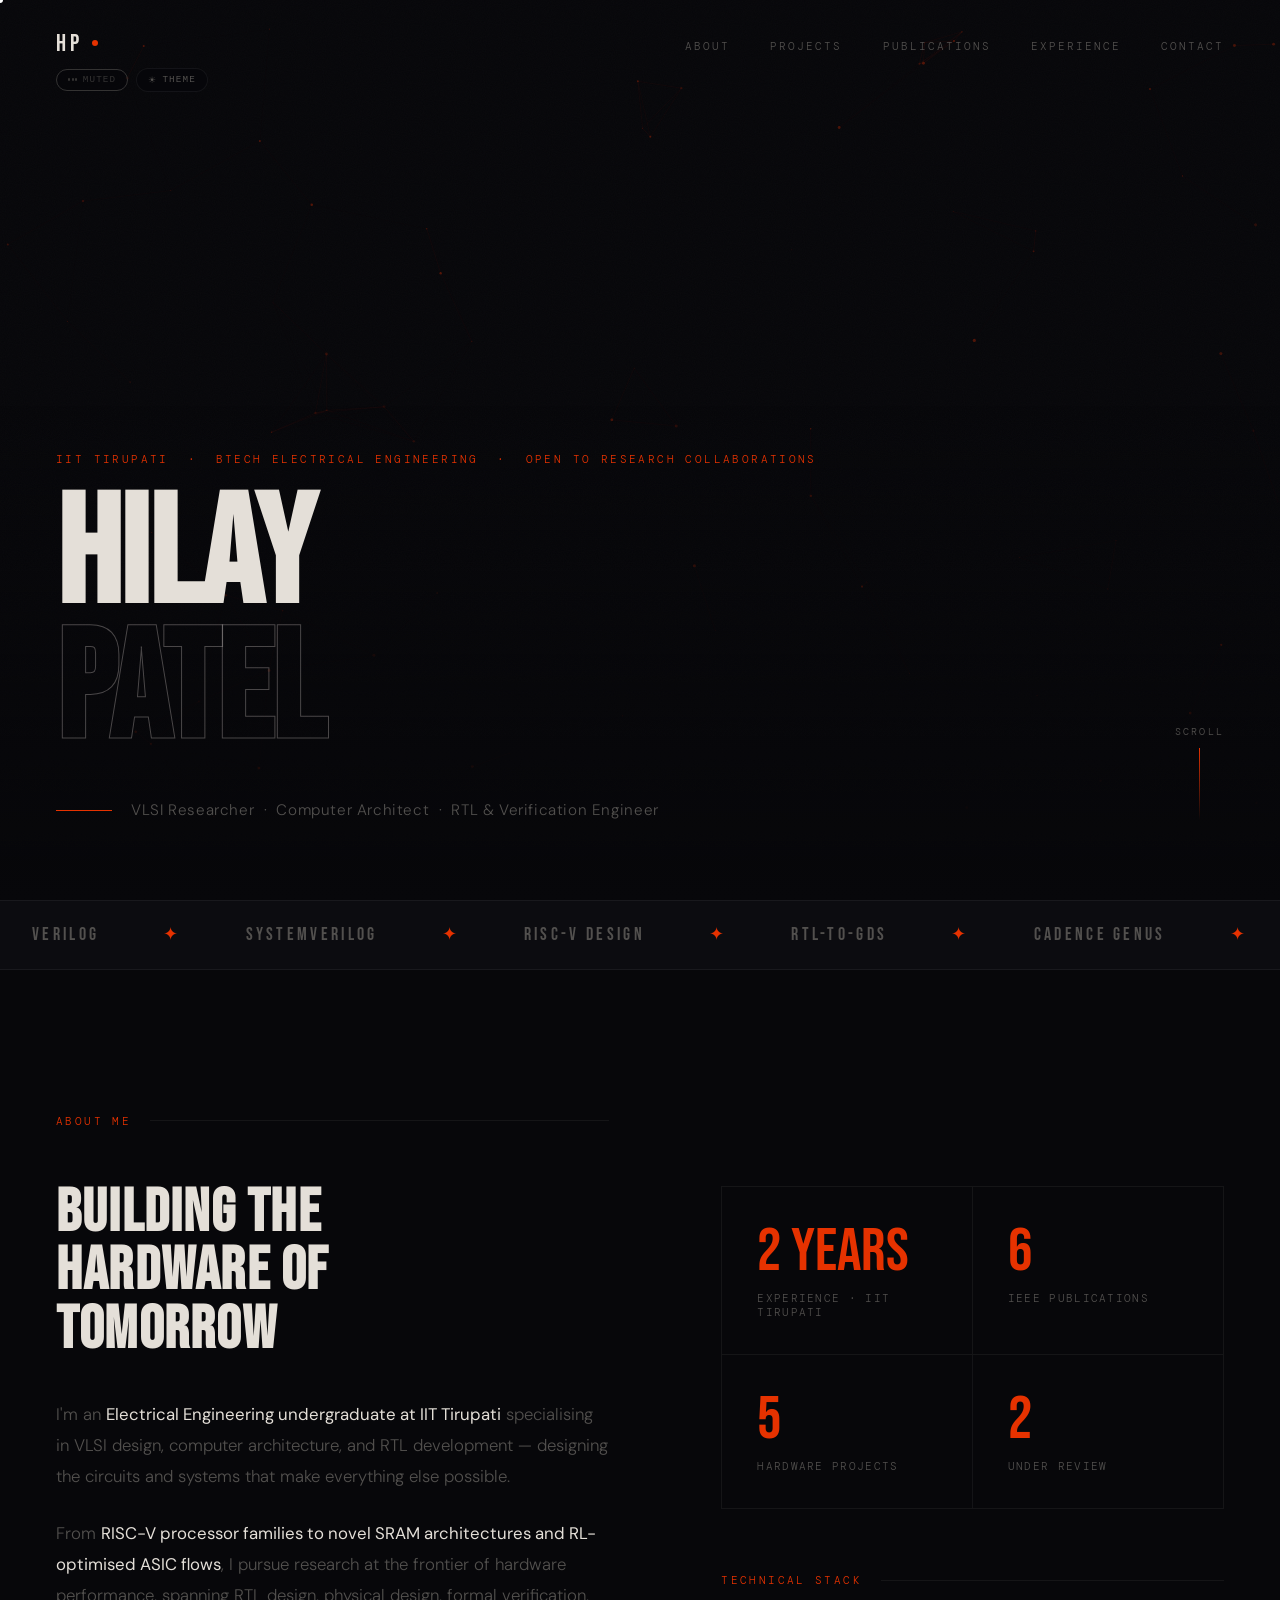
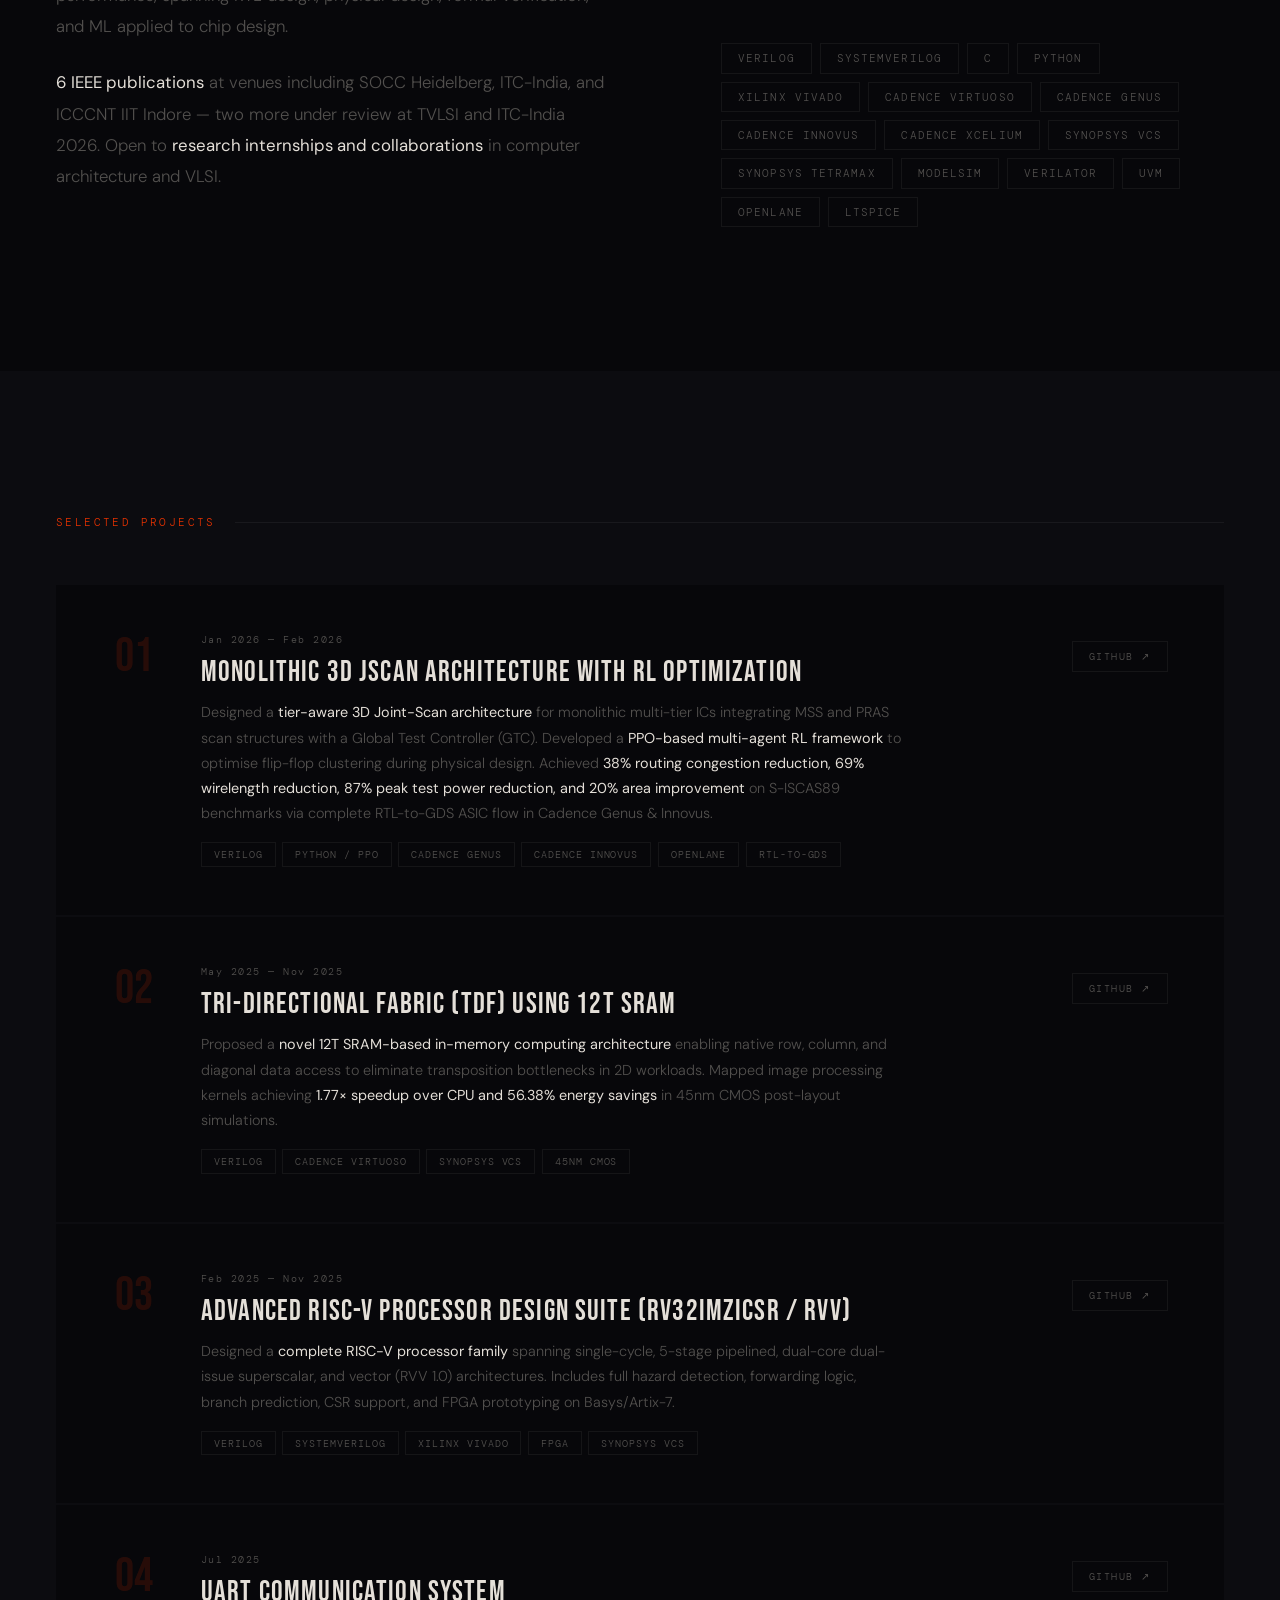
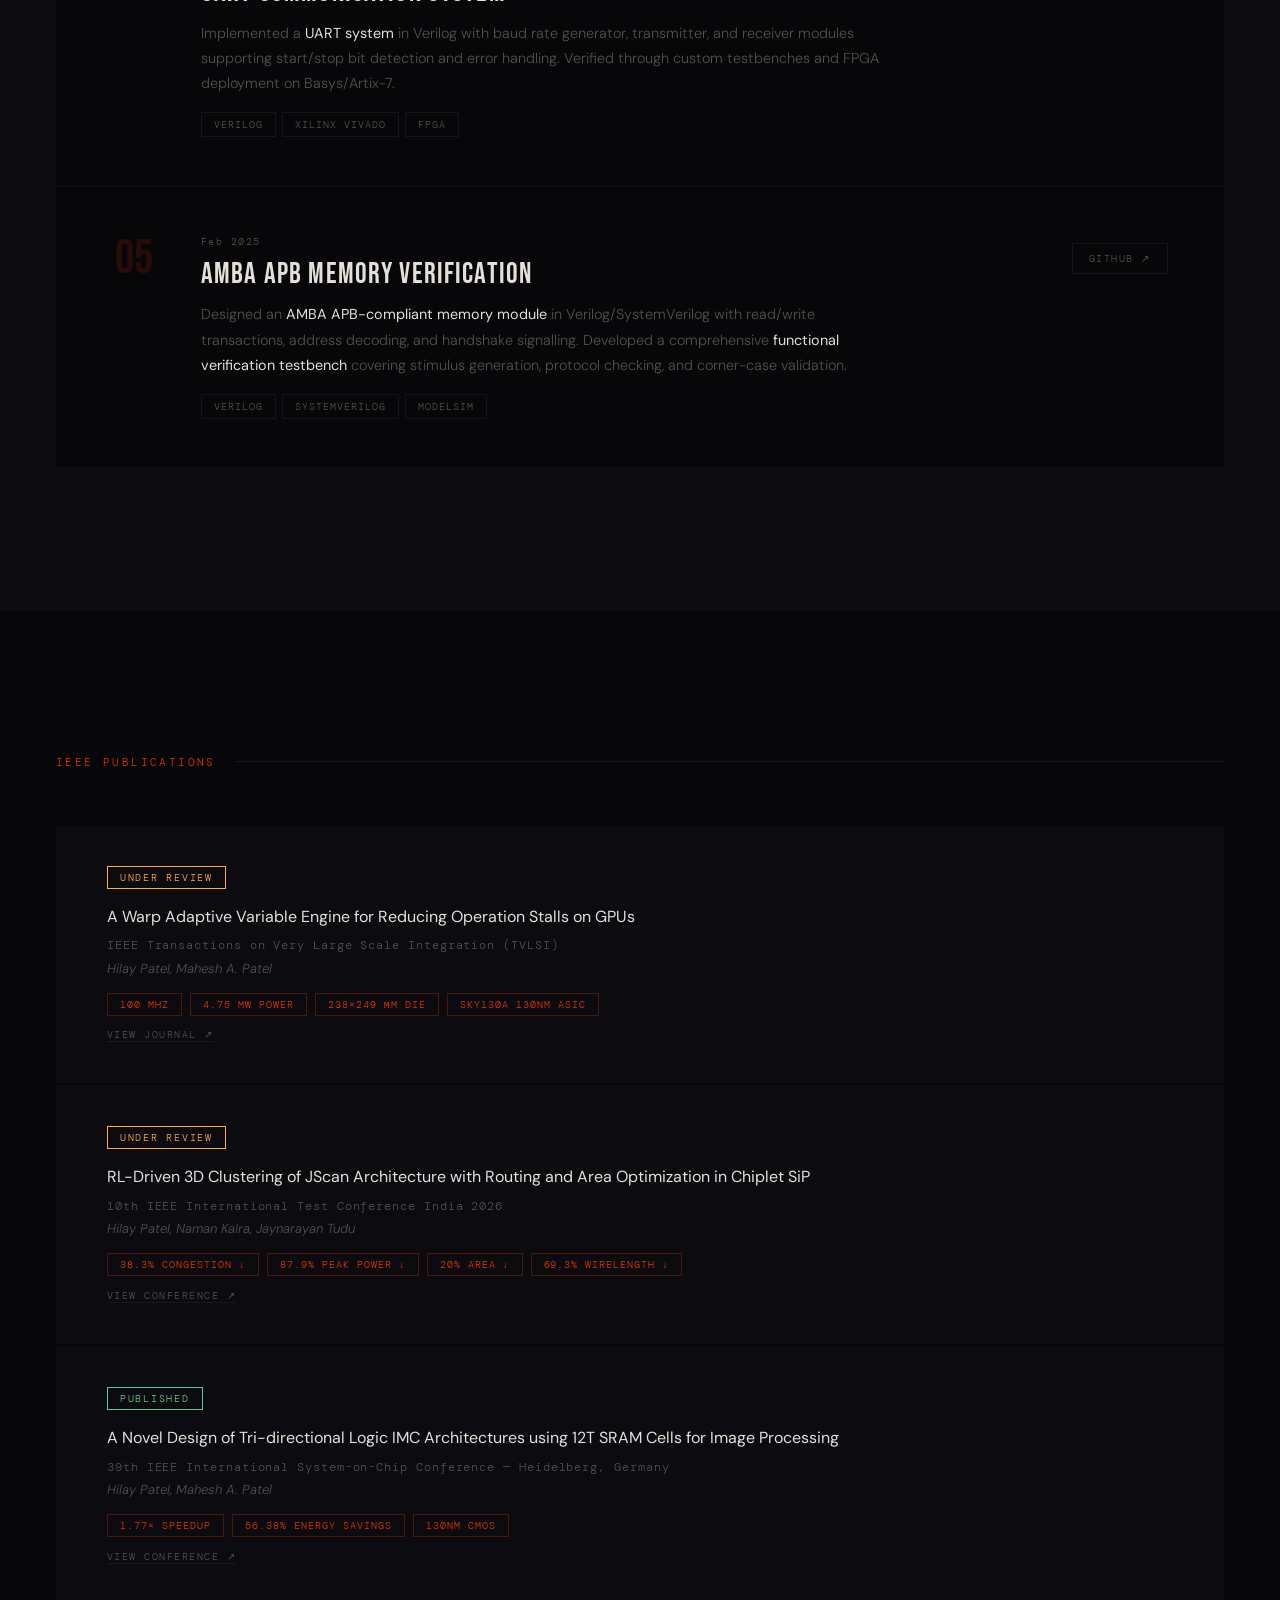
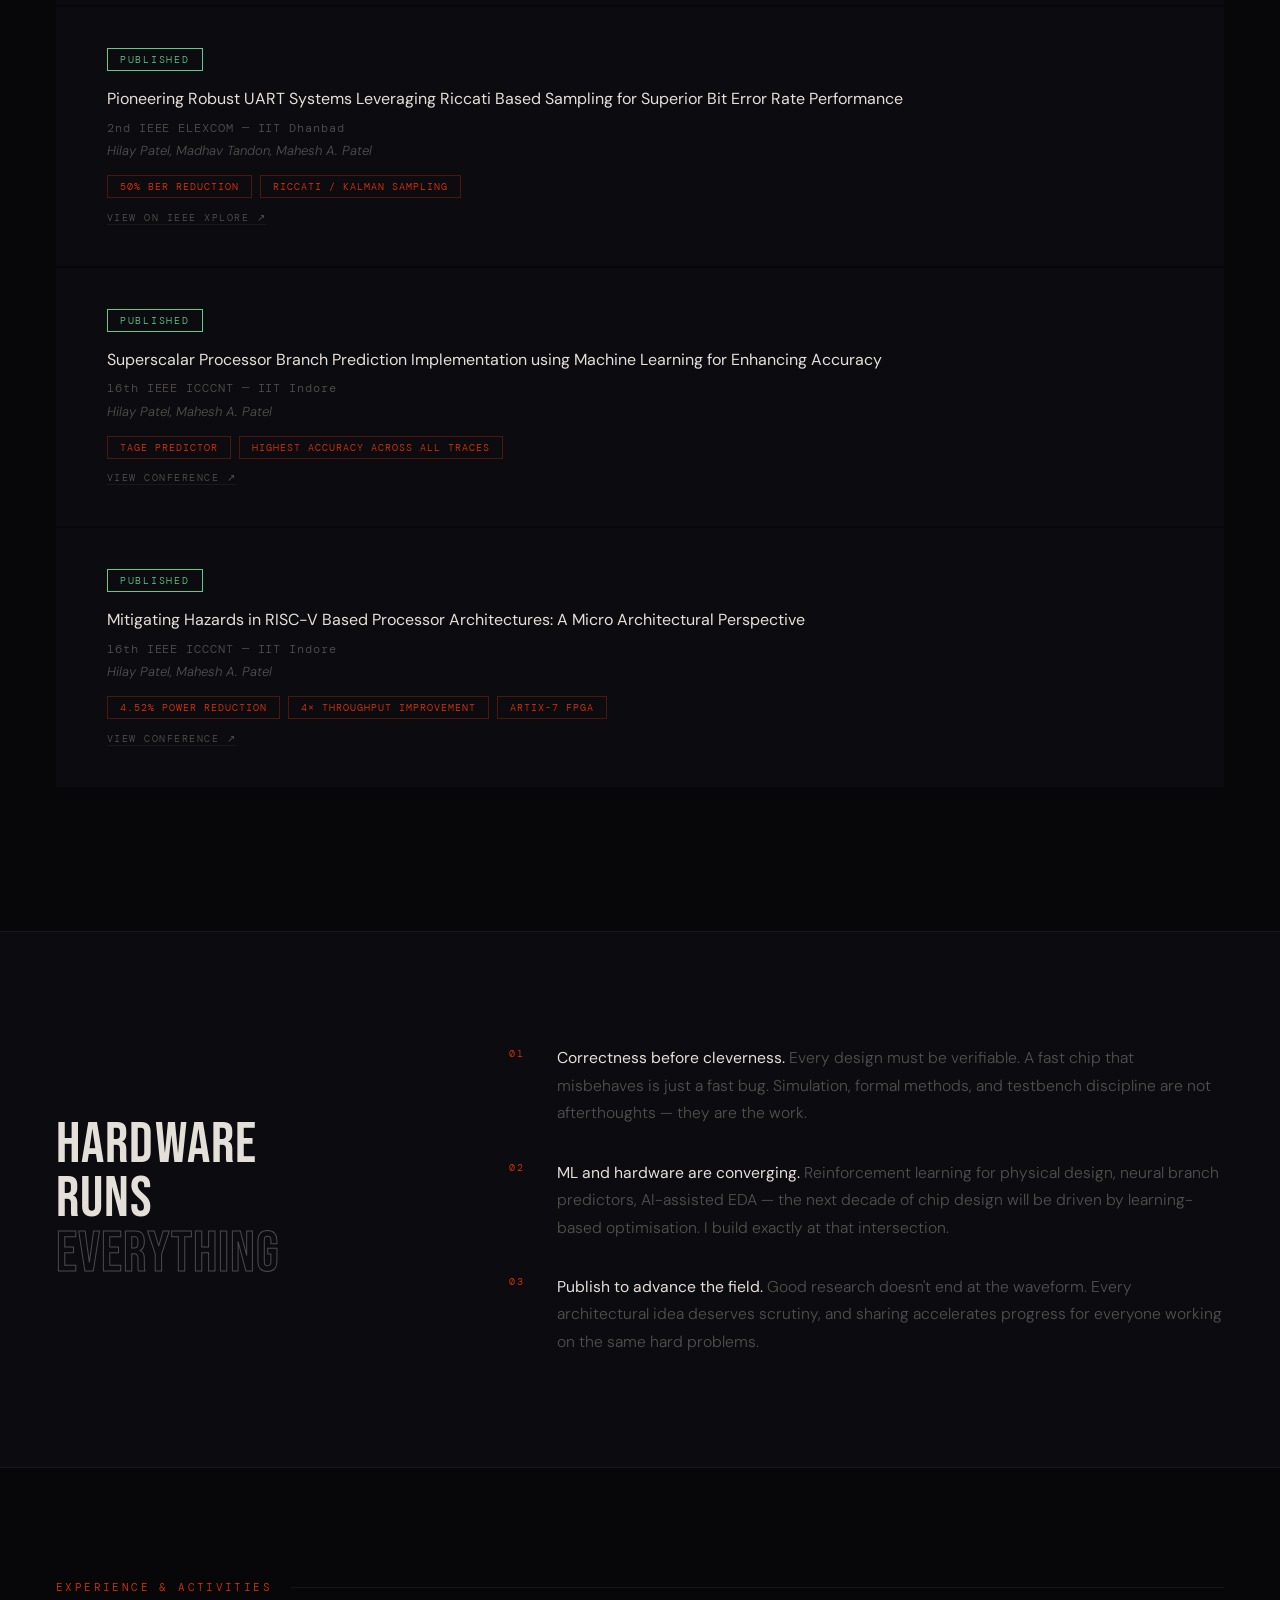
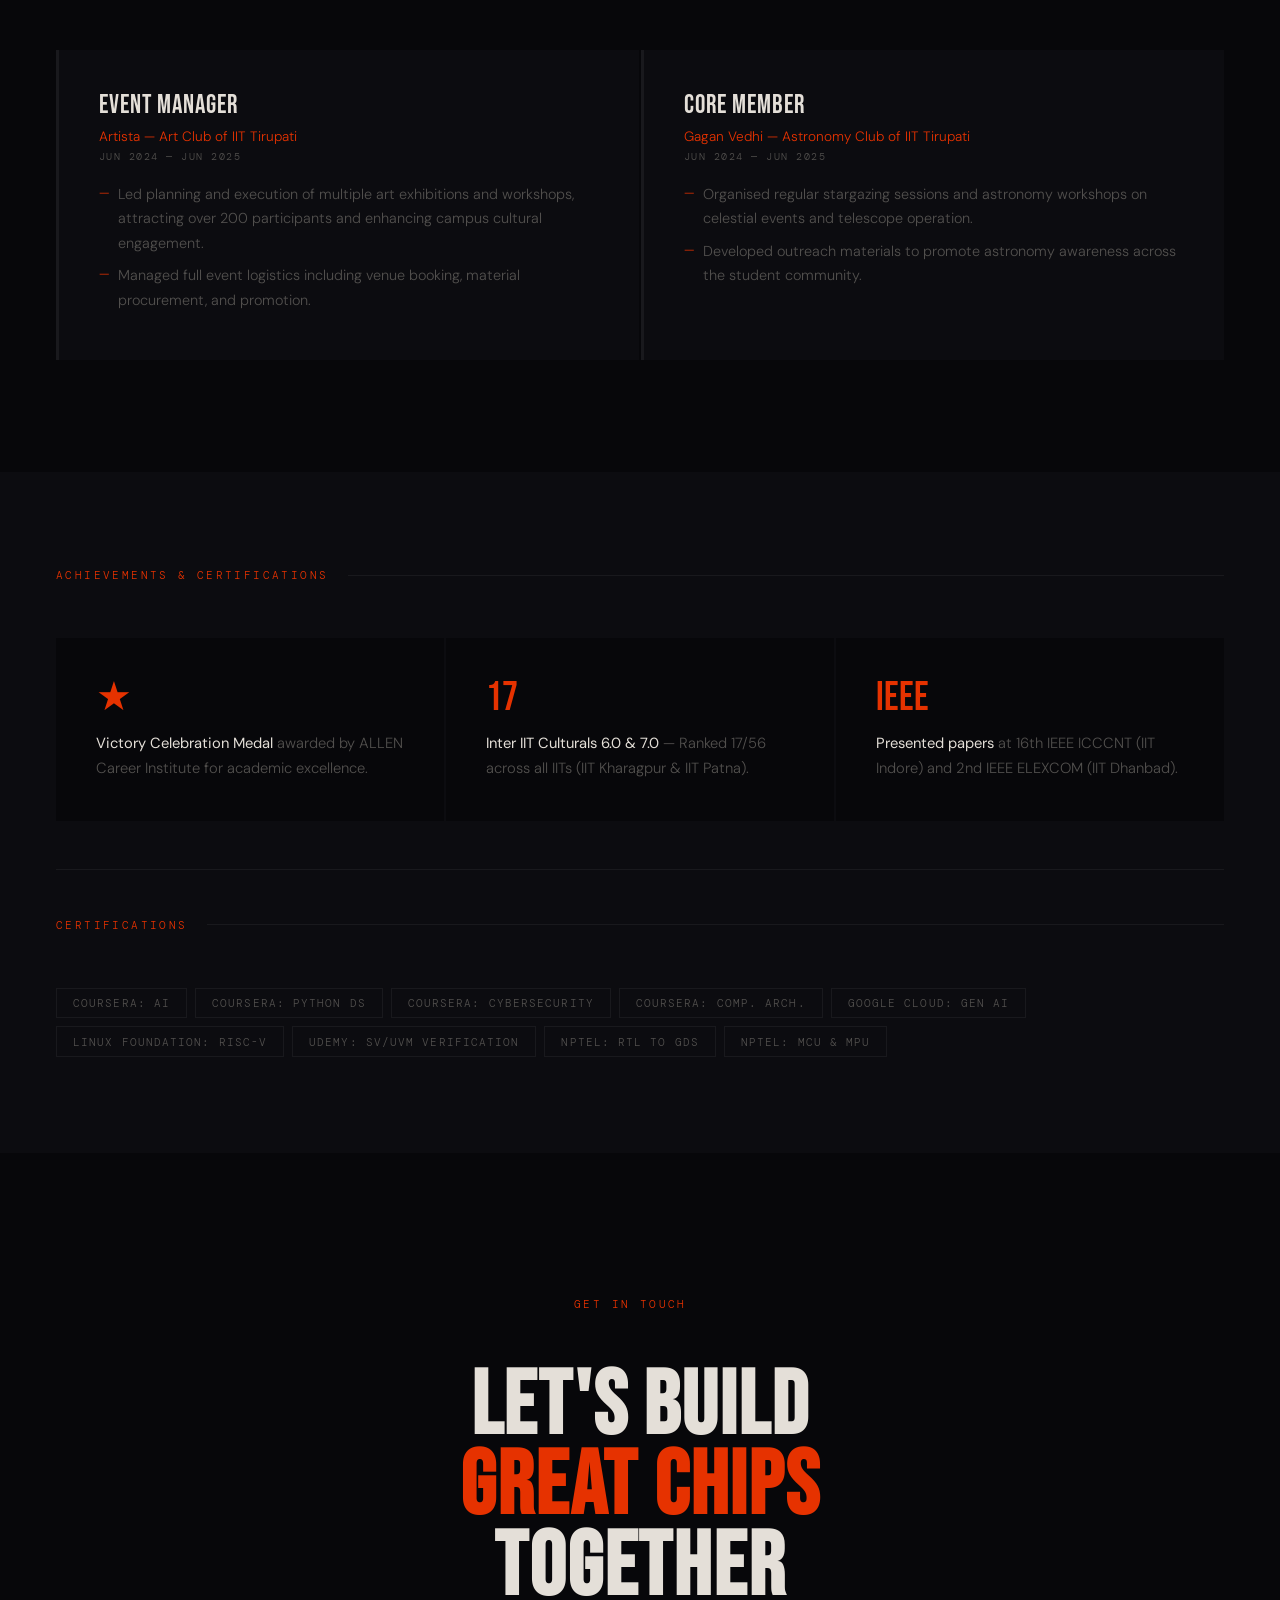
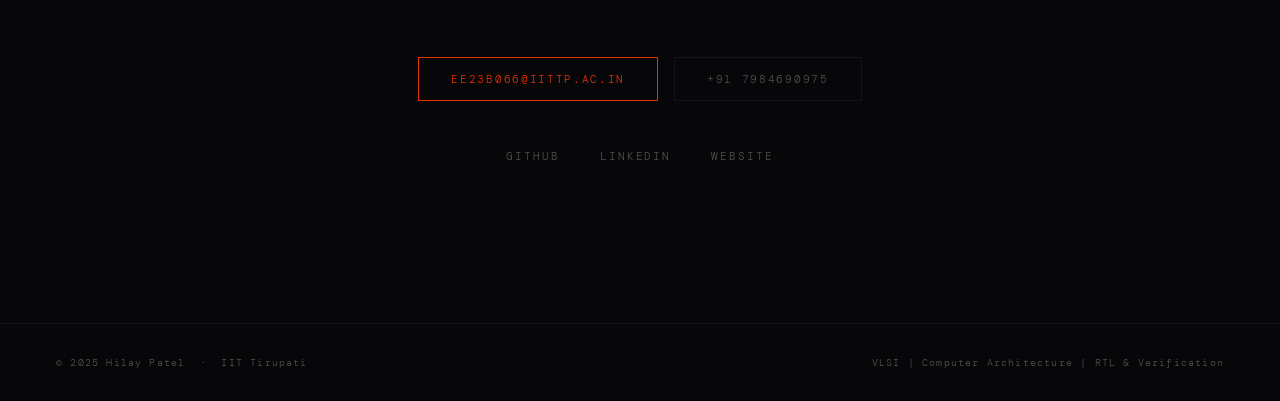
==== commit 440e1d7d: "Rename hilay-portfolio (1).html to index.html" ====
--- a/index.html
+++ b/index.html
@@ -7,193 +7,293 @@
   <link rel="preconnect" href="https://fonts.googleapis.com">
   <link rel="preconnect" href="https://fonts.gstatic.com" crossorigin>
   <link href="https://fonts.googleapis.com/css2?family=Bebas+Neue&family=DM+Sans:ital,opsz,wght@0,9..40,300;0,9..40,400;0,9..40,500;1,9..40,300&family=DM+Mono:wght@300;400&display=swap" rel="stylesheet">
-
   <style>
     *, *::before, *::after { margin: 0; padding: 0; box-sizing: border-box; }
+
     :root {
-      --bg:     #07070a;
-      --bg2:    #0c0c10;
-      --text:   #e4dfd8;
-      --muted:  #52504e;
-      --subtle: #1a1a1e;
-      --accent: #e63200;
-      --line:   rgba(255,255,255,0.055);
+      --bg:#07070a; --bg2:#0c0c10; --text:#e4dfd8; --muted:#52504e;
+      --subtle:#1a1a1e; --accent:#e63200; --line:rgba(255,255,255,0.055);
+      --cur-dot:white; --cur-ring-c:rgba(255,255,255,.4);
+      --noise-op:.025; --canvas-op:.6;
     }
-    html { font-size: 16px; scroll-behavior: smooth; }
-    body { background: var(--bg); color: var(--text); font-family: 'DM Sans', sans-serif; font-weight: 300; overflow-x: hidden; cursor: none; }
+    html.light {
+      --bg:#f4f1ed; --bg2:#ede9e3; --text:#1a1714; --muted:#8a8480;
+      --subtle:#e2ddd7; --accent:#e63200; --line:rgba(0,0,0,0.08);
+      --cur-dot:#1a1714; --cur-ring-c:rgba(0,0,0,.25);
+      --noise-op:.018; --canvas-op:.35;
+    }
+
+    html { font-size:16px; scroll-behavior:smooth; }
+    body { background:var(--bg); color:var(--text); font-family:'DM Sans',sans-serif; font-weight:300; overflow-x:hidden; cursor:none; transition:background .5s,color .5s; }
 
     /* Cursor */
-    #cur-dot, #cur-ring { position: fixed; top: 0; left: 0; pointer-events: none; z-index: 9999; border-radius: 50%; transform: translate(-50%,-50%); }
-    #cur-dot  { width: 6px; height: 6px; background: white; }
-    #cur-ring { width: 36px; height: 36px; border: 1px solid rgba(255,255,255,.4); transition: width .35s, height .35s, border-color .35s; }
-    body.hovered #cur-ring { width: 58px; height: 58px; border-color: var(--accent); }
+    #cur-dot,#cur-ring { position:fixed; top:0; left:0; pointer-events:none; z-index:9999; border-radius:50%; transform:translate(-50%,-50%); }
+    #cur-dot { width:6px; height:6px; background:var(--cur-dot); transition:background .5s; }
+    #cur-ring { width:36px; height:36px; border:1px solid var(--cur-ring-c); transition:width .35s,height .35s,border-color .35s; }
+    body.hovered #cur-ring { width:58px; height:58px; border-color:var(--accent); }
+    @media(hover:none){ #cur-dot,#cur-ring{display:none} body{cursor:auto} }
 
     /* Canvas */
-    #bg-canvas { position: fixed; inset: 0; width: 100%; height: 100%; z-index: 0; opacity: .6; pointer-events: none; }
+    #bg-canvas { position:fixed; inset:0; width:100%; height:100%; z-index:0; opacity:var(--canvas-op); pointer-events:none; transition:opacity .5s; }
 
     /* Noise */
-    body::after { content: ''; position: fixed; inset: 0; z-index: 1; background-image: url("data:image/svg+xml,%3Csvg viewBox='0 0 200 200' xmlns='http://www.w3.org/2000/svg'%3E%3Cfilter id='n'%3E%3CfeTurbulence type='fractalNoise' baseFrequency='0.75' numOctaves='4' stitchTiles='stitch'/%3E%3C/filter%3E%3Crect width='100%25' height='100%25' filter='url(%23n)'/%3E%3C/svg%3E"); background-size: 160px; opacity: .025; pointer-events: none; }
-
-    /* Nav */
-    nav { position: fixed; inset: 0 0 auto; z-index: 200; display: flex; align-items: center; justify-content: space-between; padding: 2rem 3.5rem; }
-    .nav-logo { font-family: 'Bebas Neue', sans-serif; font-size: 1.5rem; letter-spacing: .15em; color: var(--text); text-decoration: none; }
-    .nav-dot { width: 6px; height: 6px; border-radius: 50%; background: var(--accent); display: inline-block; margin-left: .6rem; vertical-align: middle; animation: pulse 2s infinite; }
-    @keyframes pulse { 0%,100%{opacity:1;transform:scale(1)} 50%{opacity:.4;transform:scale(.7)} }
-    .nav-links { display: flex; gap: 2.5rem; list-style: none; }
-    .nav-links a { font-family: 'DM Mono', monospace; font-size: .7rem; letter-spacing: .18em; text-transform: uppercase; color: var(--muted); text-decoration: none; transition: color .3s; }
-    .nav-links a:hover { color: var(--text); }
+    body::after { content:''; position:fixed; inset:0; z-index:1; background-image:url("data:image/svg+xml,%3Csvg viewBox='0 0 200 200' xmlns='http://www.w3.org/2000/svg'%3E%3Cfilter id='n'%3E%3CfeTurbulence type='fractalNoise' baseFrequency='0.75' numOctaves='4' stitchTiles='stitch'/%3E%3C/filter%3E%3Crect width='100%25' height='100%25' filter='url(%23n)'/%3E%3C/svg%3E"); background-size:160px; opacity:var(--noise-op); pointer-events:none; transition:opacity .5s; }
+
+    /* NAV */
+    nav { position:fixed; inset:0 0 auto; z-index:200; display:flex; align-items:flex-start; justify-content:space-between; padding:1.8rem 3.5rem; }
+    .nav-left { display:flex; flex-direction:column; align-items:flex-start; gap:.65rem; }
+    .nav-logo { font-family:'Bebas Neue',sans-serif; font-size:1.5rem; letter-spacing:.15em; color:var(--text); text-decoration:none; transition:color .5s; display:flex; align-items:center; }
+    .nav-dot { width:6px; height:6px; border-radius:50%; background:var(--accent); display:inline-block; margin-left:.6rem; animation:pulse 2s infinite; }
+    @keyframes pulse{0%,100%{opacity:1;transform:scale(1)}50%{opacity:.4;transform:scale(.7)}}
+
+    /* Control row */
+    .nav-controls { display:flex; align-items:center; gap:.45rem; }
+    .ctrl-btn {
+      display:flex; align-items:center; justify-content:center; gap:.35rem;
+      font-family:'DM Mono',monospace; font-size:.58rem; letter-spacing:.12em; text-transform:uppercase;
+      color:var(--muted); border:1px solid var(--line); background:rgba(7,7,10,.7);
+      padding:.3rem .7rem; border-radius:999px; cursor:none;
+      transition:border-color .3s,color .3s,background .3s; white-space:nowrap; backdrop-filter:blur(8px);
+    }
+    html.light .ctrl-btn { background:rgba(244,241,237,.8); }
+    .ctrl-btn:hover { border-color:var(--accent); color:var(--accent); }
+    .ctrl-btn.muted-state { border-color:var(--muted); color:var(--muted); opacity:.6; }
+    @media(hover:none){.ctrl-btn{cursor:pointer}}
+
+    /* Waveform bars in music btn */
+    .wave-bars { display:flex; align-items:center; gap:1.5px; height:11px; }
+    .wave-bars b { width:2px; border-radius:2px; background:currentColor; height:3px; display:block; font-weight:normal; }
+    .music-on .wave-bars b:nth-child(1){animation:wb .75s ease-in-out infinite}
+    .music-on .wave-bars b:nth-child(2){animation:wb .75s ease-in-out infinite .18s}
+    .music-on .wave-bars b:nth-child(3){animation:wb .75s ease-in-out infinite .36s}
+    @keyframes wb{0%,100%{height:3px}50%{height:10px}}
+
+    /* Nav links */
+    .nav-links { display:flex; gap:2.5rem; list-style:none; padding-top:.3rem; }
+    .nav-links a { font-family:'DM Mono',monospace; font-size:.7rem; letter-spacing:.18em; text-transform:uppercase; color:var(--muted); text-decoration:none; transition:color .3s; }
+    .nav-links a:hover { color:var(--text); }
 
     /* Sections */
-    section { position: relative; z-index: 10; }
-
-    /* Hero */
-    #hero { min-height: 100vh; display: flex; flex-direction: column; justify-content: flex-end; padding: 0 3.5rem 5rem; }
-    #hero::before { content: ''; position: absolute; inset: 0; background: linear-gradient(to top, var(--bg) 0%, transparent 55%); z-index: 0; }
-    .hero-inner { position: relative; z-index: 1; }
-    .hero-label { font-family: 'DM Mono', monospace; font-size: .68rem; letter-spacing: .22em; text-transform: uppercase; color: var(--accent); margin-bottom: 1.5rem; opacity: 0; animation: riseUp .9s .4s cubic-bezier(.16,1,.3,1) forwards; }
-    .hero-name { font-family: 'Bebas Neue', sans-serif; font-size: clamp(5rem, 13vw, 13rem); line-height: .88; letter-spacing: -.01em; color: var(--text); opacity: 0; animation: riseUp .9s .6s cubic-bezier(.16,1,.3,1) forwards; }
-    .hero-name em { font-style: normal; -webkit-text-stroke: 1px rgba(228,220,216,.3); color: transparent; }
-    .hero-sub { display: flex; align-items: center; gap: 1.2rem; margin-top: 2.5rem; opacity: 0; animation: riseUp .9s .85s cubic-bezier(.16,1,.3,1) forwards; }
-    .hero-sub-bar { width: 3.5rem; height: 1px; background: var(--accent); flex-shrink: 0; }
-    .hero-sub-text { font-size: .95rem; font-weight: 300; color: var(--muted); letter-spacing: .04em; }
-    .hero-scroll { position: absolute; right: 3.5rem; bottom: 5rem; display: flex; flex-direction: column; align-items: center; gap: .6rem; font-family: 'DM Mono', monospace; font-size: .62rem; letter-spacing: .22em; text-transform: uppercase; color: var(--muted); opacity: 0; animation: riseUp .9s 1.1s cubic-bezier(.16,1,.3,1) forwards; }
-    .scroll-bar { width: 1px; height: 4.5rem; background: linear-gradient(to bottom, var(--accent) 0%, transparent 100%); animation: scrollDrop 1.8s 1.5s infinite; }
-    @keyframes scrollDrop { 0%{transform:scaleY(0);transform-origin:top} 50%{transform:scaleY(1);transform-origin:top} 51%{transform:scaleY(1);transform-origin:bottom} 100%{transform:scaleY(0);transform-origin:bottom} }
-
-    /* Marquee */
-    .marquee-wrap { overflow: hidden; border-top: 1px solid var(--line); border-bottom: 1px solid var(--line); padding: 1.4rem 0; background: var(--bg2); position: relative; z-index: 10; }
-    .marquee-track { display: flex; animation: marqueeRun 26s linear infinite; white-space: nowrap; }
-    .marquee-track:hover { animation-play-state: paused; }
-    .marquee-item { font-family: 'Bebas Neue', sans-serif; font-size: 1.15rem; letter-spacing: .18em; color: var(--muted); padding: 0 2rem; }
-    .marquee-sep { color: var(--accent); }
-    @keyframes marqueeRun { from{transform:translateX(0)} to{transform:translateX(-50%)} }
+    section { position:relative; z-index:10; }
+
+    /* HERO */
+    #hero { min-height:100vh; display:flex; flex-direction:column; justify-content:flex-end; padding:0 3.5rem 5rem; }
+    #hero::before { content:''; position:absolute; inset:0; background:linear-gradient(to top,var(--bg) 0%,transparent 55%); z-index:0; transition:background .5s; }
+    .hero-inner { position:relative; z-index:1; }
+    .hero-label { font-family:'DM Mono',monospace; font-size:.68rem; letter-spacing:.22em; text-transform:uppercase; color:var(--accent); margin-bottom:1.5rem; opacity:0; animation:riseUp .9s .4s cubic-bezier(.16,1,.3,1) forwards; }
+    .hero-name { font-family:'Bebas Neue',sans-serif; font-size:clamp(3.8rem,12vw,13rem); line-height:.88; letter-spacing:-.01em; color:var(--text); opacity:0; animation:riseUp .9s .6s cubic-bezier(.16,1,.3,1) forwards; transition:color .5s; }
+    .hero-name em { font-style:normal; -webkit-text-stroke:1px rgba(228,220,216,.3); color:transparent; }
+    html.light .hero-name em { -webkit-text-stroke:1px rgba(26,23,20,.25); }
+    .hero-sub { display:flex; align-items:center; gap:1.2rem; margin-top:2.5rem; opacity:0; animation:riseUp .9s .85s cubic-bezier(.16,1,.3,1) forwards; }
+    .hero-sub-bar { width:3.5rem; height:1px; background:var(--accent); flex-shrink:0; }
+    .hero-sub-text { font-size:.95rem; font-weight:300; color:var(--muted); letter-spacing:.04em; transition:color .5s; }
+    .hero-scroll { position:absolute; right:3.5rem; bottom:5rem; display:flex; flex-direction:column; align-items:center; gap:.6rem; font-family:'DM Mono',monospace; font-size:.62rem; letter-spacing:.22em; text-transform:uppercase; color:var(--muted); opacity:0; animation:riseUp .9s 1.1s cubic-bezier(.16,1,.3,1) forwards; }
+    .scroll-bar { width:1px; height:4.5rem; background:linear-gradient(to bottom,var(--accent) 0%,transparent 100%); animation:scrollDrop 1.8s 1.5s infinite; }
+    @keyframes scrollDrop{0%{transform:scaleY(0);transform-origin:top}50%{transform:scaleY(1);transform-origin:top}51%{transform:scaleY(1);transform-origin:bottom}100%{transform:scaleY(0);transform-origin:bottom}}
+
+    /* MARQUEE */
+    .marquee-wrap { overflow:hidden; border-top:1px solid var(--line); border-bottom:1px solid var(--line); padding:1.4rem 0; background:var(--bg2); position:relative; z-index:10; transition:background .5s,border-color .5s; }
+    .marquee-track { display:flex; animation:marqueeRun 26s linear infinite; white-space:nowrap; }
+    .marquee-track:hover { animation-play-state:paused; }
+    .marquee-item { font-family:'Bebas Neue',sans-serif; font-size:1.15rem; letter-spacing:.18em; color:var(--muted); padding:0 2rem; transition:color .5s; }
+    .marquee-sep { color:var(--accent); }
+    @keyframes marqueeRun{from{transform:translateX(0)}to{transform:translateX(-50%)}}
 
     /* Section label */
-    .sec-label { font-family: 'DM Mono', monospace; font-size: .68rem; letter-spacing: .22em; text-transform: uppercase; color: var(--accent); display: flex; align-items: center; gap: 1.2rem; margin-bottom: 3.5rem; }
-    .sec-label::after { content: ''; flex: 1; height: 1px; background: var(--line); }
-
-    /* About */
-    #about { padding: 9rem 3.5rem; background: var(--bg); display: grid; grid-template-columns: 1.1fr 1fr; gap: 7rem; align-items: start; }
-    .about-title { font-family: 'Bebas Neue', sans-serif; font-size: clamp(3rem, 4.8vw, 5rem); line-height: .95; letter-spacing: .02em; margin-bottom: 2.5rem; }
-    .about-body { font-size: 1.05rem; line-height: 1.85; color: var(--muted); margin-bottom: 1.6rem; }
-    .about-body strong { color: var(--text); font-weight: 400; }
-    .about-right { padding-top: 4.5rem; }
-    .stats-grid { display: grid; grid-template-columns: 1fr 1fr; border: 1px solid var(--line); margin-bottom: 4rem; }
-    .stat { padding: 2.2rem; border-right: 1px solid var(--line); border-bottom: 1px solid var(--line); transition: background .3s; }
-    .stat:hover { background: var(--subtle); }
-    .stat:nth-child(even) { border-right: none; }
-    .stat:nth-child(3), .stat:nth-child(4) { border-bottom: none; }
-    .stat-num { font-family: 'Bebas Neue', sans-serif; font-size: 3.8rem; line-height: 1; color: var(--accent); margin-bottom: .5rem; }
-    .stat-lbl { font-family: 'DM Mono', monospace; font-size: .68rem; letter-spacing: .12em; text-transform: uppercase; color: var(--muted); }
-    .skills-wrap { display: flex; flex-wrap: wrap; gap: .5rem; }
-    .skill { padding: .45rem 1rem; border: 1px solid var(--line); font-family: 'DM Mono', monospace; font-size: .68rem; letter-spacing: .1em; text-transform: uppercase; color: var(--muted); transition: border-color .3s, color .3s; }
-    .skill:hover { border-color: var(--accent); color: var(--accent); }
-
-    /* Projects */
-    #projects { padding: 9rem 3.5rem; background: var(--bg2); }
-    .proj-grid { display: flex; flex-direction: column; gap: 2px; margin-top: 3.5rem; }
-    .proj-card { position: relative; overflow: hidden; padding: 3rem 3.5rem; background: var(--bg); border-left: 3px solid transparent; transition: border-color .4s, background .4s; display: grid; grid-template-columns: auto 1fr auto; gap: 3rem; align-items: start; }
-    .proj-card:hover { border-left-color: var(--accent); background: var(--subtle); }
-    .proj-num { font-family: 'Bebas Neue', sans-serif; font-size: 3rem; line-height: 1; color: rgba(230,50,0,.15); transition: color .4s; }
-    .proj-card:hover .proj-num { color: var(--accent); }
-    .proj-date { font-family: 'DM Mono', monospace; font-size: .62rem; letter-spacing: .15em; color: var(--muted); margin-bottom: .8rem; }
-    .proj-title { font-family: 'Bebas Neue', sans-serif; font-size: 1.8rem; letter-spacing: .04em; margin-bottom: .8rem; line-height: 1; }
-    .proj-desc { font-size: .9rem; line-height: 1.75; color: var(--muted); max-width: 700px; margin-bottom: 1rem; }
-    .proj-desc strong { color: var(--text); font-weight: 400; }
-    .proj-tags { display: flex; flex-wrap: wrap; gap: .4rem; }
-    .proj-tag { padding: .3rem .75rem; border: 1px solid var(--line); font-family: 'DM Mono', monospace; font-size: .6rem; letter-spacing: .1em; text-transform: uppercase; color: var(--muted); }
-    .proj-link { font-family: 'DM Mono', monospace; font-size: .65rem; letter-spacing: .15em; text-transform: uppercase; color: var(--muted); text-decoration: none; border: 1px solid var(--line); padding: .5rem 1rem; transition: border-color .3s, color .3s; white-space: nowrap; align-self: start; margin-top: .5rem; }
-    .proj-link:hover { border-color: var(--accent); color: var(--accent); }
-
-    /* Publications */
-    #publications { padding: 9rem 3.5rem; background: var(--bg); }
-    .pub-list { display: flex; flex-direction: column; gap: 2px; margin-top: 3.5rem; }
-    .pub-card { padding: 2.5rem 3rem; background: var(--bg2); border-left: 3px solid transparent; transition: border-left-color .3s, background .3s; }
-    .pub-card:hover { border-left-color: var(--accent); background: var(--subtle); }
-    .pub-status { display: inline-block; font-family: 'DM Mono', monospace; font-size: .6rem; letter-spacing: .18em; text-transform: uppercase; padding: .25rem .75rem; margin-bottom: 1rem; border: 1px solid; }
-    .pub-status.review { color: #ffaa40; border-color: #ffaa40; }
-    .pub-status.published { color: #5ecb8a; border-color: #5ecb8a; }
-    .pub-title { font-size: 1rem; font-weight: 400; color: var(--text); margin-bottom: .6rem; line-height: 1.5; }
-    .pub-venue { font-family: 'DM Mono', monospace; font-size: .72rem; letter-spacing: .08em; color: var(--muted); margin-bottom: .4rem; }
-    .pub-authors { font-size: .82rem; color: var(--muted); font-style: italic; margin-bottom: 1rem; }
-    .pub-results { display: flex; flex-wrap: wrap; gap: .5rem; }
-    .pub-metric { font-family: 'DM Mono', monospace; font-size: .62rem; letter-spacing: .1em; text-transform: uppercase; color: var(--accent); border: 1px solid rgba(230,50,0,.3); padding: .25rem .75rem; }
-    .pub-link-a { display: inline-block; margin-top: .8rem; font-family: 'DM Mono', monospace; font-size: .62rem; letter-spacing: .15em; text-transform: uppercase; color: var(--muted); text-decoration: none; border-bottom: 1px solid var(--line); transition: color .3s, border-color .3s; }
-    .pub-link-a:hover { color: var(--accent); border-color: var(--accent); }
-
-    /* Philosophy */
-    #philosophy { padding: 7rem 3.5rem; background: var(--bg2); border-top: 1px solid var(--line); border-bottom: 1px solid var(--line); display: grid; grid-template-columns: 1fr 2fr; gap: 6rem; align-items: center; }
-    .philo-quote { font-family: 'Bebas Neue', sans-serif; font-size: clamp(2.8rem, 4.5vw, 4.5rem); line-height: .95; letter-spacing: .02em; }
-    .philo-quote em { font-style: normal; -webkit-text-stroke: 1px rgba(228,220,216,.3); color: transparent; }
-    .philo-items { display: flex; flex-direction: column; gap: 2rem; }
-    .philo-item { display: flex; gap: 2rem; align-items: flex-start; }
-    .philo-num { font-family: 'DM Mono', monospace; font-size: .62rem; letter-spacing: .2em; color: var(--accent); padding-top: .15rem; flex-shrink: 0; }
-    .philo-text { font-size: .98rem; line-height: 1.75; color: var(--muted); }
-    .philo-text strong { color: var(--text); font-weight: 400; }
-
-    /* Experience */
-    #experience { padding: 7rem 3.5rem; background: var(--bg); }
-    .exp-grid { display: grid; grid-template-columns: 1fr 1fr; gap: 2px; margin-top: 3.5rem; }
-    .exp-card { padding: 2.5rem; background: var(--bg2); border-left: 3px solid var(--line); transition: border-color .3s; }
-    .exp-card:hover { border-left-color: var(--accent); }
-    .exp-role { font-family: 'Bebas Neue', sans-serif; font-size: 1.6rem; letter-spacing: .04em; margin-bottom: .4rem; }
-    .exp-org { font-size: .85rem; color: var(--accent); margin-bottom: .3rem; }
-    .exp-period { font-family: 'DM Mono', monospace; font-size: .62rem; letter-spacing: .15em; text-transform: uppercase; color: var(--muted); margin-bottom: 1.2rem; }
-    .exp-bullets { list-style: none; }
-    .exp-bullets li { font-size: .9rem; line-height: 1.7; color: var(--muted); padding-left: 1.2rem; position: relative; margin-bottom: .5rem; }
-    .exp-bullets li::before { content: '—'; position: absolute; left: 0; color: var(--accent); font-size: .8rem; }
-
-    /* Achievements */
-    #achievements { padding: 6rem 3.5rem; background: var(--bg2); }
-    .ach-grid { display: grid; grid-template-columns: repeat(3,1fr); gap: 2px; margin-top: 3.5rem; }
-    .ach-card { padding: 2.5rem; background: var(--bg); transition: background .3s; }
-    .ach-card:hover { background: var(--subtle); }
-    .ach-icon { font-family: 'Bebas Neue', sans-serif; font-size: 2.5rem; color: var(--accent); margin-bottom: .8rem; line-height: 1; }
-    .ach-text { font-size: .92rem; line-height: 1.7; color: var(--muted); }
-    .ach-text strong { color: var(--text); font-weight: 400; }
-
-    /* Contact */
-    #contact { padding: 9rem 3.5rem; background: var(--bg); text-align: center; display: flex; flex-direction: column; align-items: center; justify-content: center; }
-    .contact-cta { font-family: 'Bebas Neue', sans-serif; font-size: clamp(3.5rem, 8vw, 8.5rem); line-height: .9; letter-spacing: .02em; margin-bottom: 3rem; }
-    .contact-cta em { font-style: normal; color: var(--accent); }
-    .contact-links { display: flex; gap: 1rem; margin-bottom: 3rem; flex-wrap: wrap; justify-content: center; }
-    .contact-btn { font-family: 'DM Mono', monospace; font-size: .7rem; letter-spacing: .15em; text-transform: uppercase; text-decoration: none; padding: .9rem 2rem; border: 1px solid var(--line); color: var(--muted); transition: border-color .3s, color .3s; }
-    .contact-btn:hover { border-color: var(--accent); color: var(--accent); }
-    .contact-btn.primary { border-color: var(--accent); color: var(--accent); }
-    .socials { display: flex; gap: 2.5rem; }
-    .social-a { font-family: 'DM Mono', monospace; font-size: .68rem; letter-spacing: .18em; text-transform: uppercase; color: var(--muted); text-decoration: none; transition: color .3s; }
-    .social-a:hover { color: var(--text); }
-
-    /* Footer */
-    footer { position: relative; z-index: 10; padding: 2rem 3.5rem; border-top: 1px solid var(--line); background: var(--bg); display: flex; justify-content: space-between; align-items: center; }
-    .footer-mono { font-family: 'DM Mono', monospace; font-size: .62rem; letter-spacing: .12em; color: var(--muted); }
+    .sec-label { font-family:'DM Mono',monospace; font-size:.68rem; letter-spacing:.22em; text-transform:uppercase; color:var(--accent); display:flex; align-items:center; gap:1.2rem; margin-bottom:3.5rem; }
+    .sec-label::after { content:''; flex:1; height:1px; background:var(--line); }
+
+    /* ABOUT */
+    #about { padding:9rem 3.5rem; background:var(--bg); display:grid; grid-template-columns:1.1fr 1fr; gap:7rem; align-items:start; transition:background .5s; }
+    .about-title { font-family:'Bebas Neue',sans-serif; font-size:clamp(2.5rem,4.8vw,5rem); line-height:.95; letter-spacing:.02em; margin-bottom:2.5rem; }
+    .about-body { font-size:1.05rem; line-height:1.85; color:var(--muted); margin-bottom:1.6rem; transition:color .5s; }
+    .about-body strong { color:var(--text); font-weight:400; transition:color .5s; }
+    .about-right { padding-top:4.5rem; }
+    .stats-grid { display:grid; grid-template-columns:1fr 1fr; border:1px solid var(--line); margin-bottom:4rem; transition:border-color .5s; }
+    .stat { padding:2.2rem; border-right:1px solid var(--line); border-bottom:1px solid var(--line); transition:background .3s,border-color .5s; }
+    .stat:hover { background:var(--subtle); }
+    .stat:nth-child(even){border-right:none}
+    .stat:nth-child(3),.stat:nth-child(4){border-bottom:none}
+    .stat-num { font-family:'Bebas Neue',sans-serif; font-size:3.8rem; line-height:1; color:var(--accent); margin-bottom:.5rem; }
+    .stat-lbl { font-family:'DM Mono',monospace; font-size:.68rem; letter-spacing:.12em; text-transform:uppercase; color:var(--muted); transition:color .5s; }
+    .skills-wrap { display:flex; flex-wrap:wrap; gap:.5rem; }
+    .skill { padding:.45rem 1rem; border:1px solid var(--line); font-family:'DM Mono',monospace; font-size:.68rem; letter-spacing:.1em; text-transform:uppercase; color:var(--muted); transition:border-color .3s,color .3s; }
+    .skill:hover { border-color:var(--accent); color:var(--accent); }
+
+    /* PROJECTS */
+    #projects { padding:9rem 3.5rem; background:var(--bg2); transition:background .5s; }
+    .proj-grid { display:flex; flex-direction:column; gap:2px; margin-top:3.5rem; }
+    .proj-card { position:relative; overflow:hidden; padding:3rem 3.5rem; background:var(--bg); border-left:3px solid transparent; transition:border-color .4s,background .4s; display:grid; grid-template-columns:auto 1fr auto; gap:3rem; align-items:start; }
+    .proj-card:hover { border-left-color:var(--accent); background:var(--subtle); }
+    .proj-num { font-family:'Bebas Neue',sans-serif; font-size:3rem; line-height:1; color:rgba(230,50,0,.15); transition:color .4s; }
+    .proj-card:hover .proj-num { color:var(--accent); }
+    .proj-date { font-family:'DM Mono',monospace; font-size:.62rem; letter-spacing:.15em; color:var(--muted); margin-bottom:.8rem; }
+    .proj-title { font-family:'Bebas Neue',sans-serif; font-size:1.8rem; letter-spacing:.04em; margin-bottom:.8rem; line-height:1; }
+    .proj-desc { font-size:.9rem; line-height:1.75; color:var(--muted); max-width:700px; margin-bottom:1rem; }
+    .proj-desc strong { color:var(--text); font-weight:400; }
+    .proj-tags { display:flex; flex-wrap:wrap; gap:.4rem; }
+    .proj-tag { padding:.3rem .75rem; border:1px solid var(--line); font-family:'DM Mono',monospace; font-size:.6rem; letter-spacing:.1em; text-transform:uppercase; color:var(--muted); }
+    .proj-link { font-family:'DM Mono',monospace; font-size:.65rem; letter-spacing:.15em; text-transform:uppercase; color:var(--muted); text-decoration:none; border:1px solid var(--line); padding:.5rem 1rem; transition:border-color .3s,color .3s; white-space:nowrap; align-self:start; margin-top:.5rem; }
+    .proj-link:hover { border-color:var(--accent); color:var(--accent); }
+
+    /* PUBLICATIONS */
+    #publications { padding:9rem 3.5rem; background:var(--bg); transition:background .5s; }
+    .pub-list { display:flex; flex-direction:column; gap:2px; margin-top:3.5rem; }
+    .pub-card { padding:2.5rem 3rem; background:var(--bg2); border-left:3px solid transparent; transition:border-left-color .3s,background .3s; }
+    .pub-card:hover { border-left-color:var(--accent); background:var(--subtle); }
+    .pub-status { display:inline-block; font-family:'DM Mono',monospace; font-size:.6rem; letter-spacing:.18em; text-transform:uppercase; padding:.25rem .75rem; margin-bottom:1rem; border:1px solid; }
+    .pub-status.review { color:#ffaa40; border-color:#ffaa40; }
+    .pub-status.published { color:#5ecb8a; border-color:#5ecb8a; }
+    .pub-title { font-size:1rem; font-weight:400; color:var(--text); margin-bottom:.6rem; line-height:1.5; }
+    .pub-venue { font-family:'DM Mono',monospace; font-size:.72rem; letter-spacing:.08em; color:var(--muted); margin-bottom:.4rem; }
+    .pub-authors { font-size:.82rem; color:var(--muted); font-style:italic; margin-bottom:1rem; }
+    .pub-results { display:flex; flex-wrap:wrap; gap:.5rem; }
+    .pub-metric { font-family:'DM Mono',monospace; font-size:.62rem; letter-spacing:.1em; text-transform:uppercase; color:var(--accent); border:1px solid rgba(230,50,0,.3); padding:.25rem .75rem; }
+    .pub-link-a { display:inline-block; margin-top:.8rem; font-family:'DM Mono',monospace; font-size:.62rem; letter-spacing:.15em; text-transform:uppercase; color:var(--muted); text-decoration:none; border-bottom:1px solid var(--line); transition:color .3s,border-color .3s; }
+    .pub-link-a:hover { color:var(--accent); border-color:var(--accent); }
+
+    /* PHILOSOPHY */
+    #philosophy { padding:7rem 3.5rem; background:var(--bg2); border-top:1px solid var(--line); border-bottom:1px solid var(--line); display:grid; grid-template-columns:1fr 2fr; gap:6rem; align-items:center; transition:background .5s,border-color .5s; }
+    .philo-quote { font-family:'Bebas Neue',sans-serif; font-size:clamp(2.5rem,4.5vw,4.5rem); line-height:.95; letter-spacing:.02em; }
+    .philo-quote em { font-style:normal; -webkit-text-stroke:1px rgba(228,220,216,.3); color:transparent; }
+    html.light .philo-quote em { -webkit-text-stroke:1px rgba(26,23,20,.25); }
+    .philo-items { display:flex; flex-direction:column; gap:2rem; }
+    .philo-item { display:flex; gap:2rem; align-items:flex-start; }
+    .philo-num { font-family:'DM Mono',monospace; font-size:.62rem; letter-spacing:.2em; color:var(--accent); padding-top:.15rem; flex-shrink:0; }
+    .philo-text { font-size:.98rem; line-height:1.75; color:var(--muted); }
+    .philo-text strong { color:var(--text); font-weight:400; }
+
+    /* EXPERIENCE */
+    #experience { padding:7rem 3.5rem; background:var(--bg); transition:background .5s; }
+    .exp-grid { display:grid; grid-template-columns:1fr 1fr; gap:2px; margin-top:3.5rem; }
+    .exp-card { padding:2.5rem; background:var(--bg2); border-left:3px solid var(--line); transition:border-color .3s,background .5s; }
+    .exp-card:hover { border-left-color:var(--accent); }
+    .exp-role { font-family:'Bebas Neue',sans-serif; font-size:1.6rem; letter-spacing:.04em; margin-bottom:.4rem; }
+    .exp-org { font-size:.85rem; color:var(--accent); margin-bottom:.3rem; }
+    .exp-period { font-family:'DM Mono',monospace; font-size:.62rem; letter-spacing:.15em; text-transform:uppercase; color:var(--muted); margin-bottom:1.2rem; }
+    .exp-bullets { list-style:none; }
+    .exp-bullets li { font-size:.9rem; line-height:1.7; color:var(--muted); padding-left:1.2rem; position:relative; margin-bottom:.5rem; }
+    .exp-bullets li::before { content:'—'; position:absolute; left:0; color:var(--accent); font-size:.8rem; }
+
+    /* ACHIEVEMENTS */
+    #achievements { padding:6rem 3.5rem; background:var(--bg2); transition:background .5s; }
+    .ach-grid { display:grid; grid-template-columns:repeat(3,1fr); gap:2px; margin-top:3.5rem; }
+    .ach-card { padding:2.5rem; background:var(--bg); transition:background .3s; }
+    .ach-card:hover { background:var(--subtle); }
+    .ach-icon { font-family:'Bebas Neue',sans-serif; font-size:2.5rem; color:var(--accent); margin-bottom:.8rem; line-height:1; }
+    .ach-text { font-size:.92rem; line-height:1.7; color:var(--muted); }
+    .ach-text strong { color:var(--text); font-weight:400; }
+
+    /* CONTACT */
+    #contact { padding:9rem 3.5rem 10rem; background:var(--bg); text-align:center; display:flex; flex-direction:column; align-items:center; justify-content:center; transition:background .5s; }
+    .contact-cta { font-family:'Bebas Neue',sans-serif; font-size:clamp(2.8rem,7vw,8.5rem); line-height:.9; letter-spacing:.02em; margin-bottom:3rem; }
+    .contact-cta em { font-style:normal; color:var(--accent); }
+    .contact-links { display:flex; gap:1rem; margin-bottom:3rem; flex-wrap:wrap; justify-content:center; }
+    .contact-btn { font-family:'DM Mono',monospace; font-size:.7rem; letter-spacing:.15em; text-transform:uppercase; text-decoration:none; padding:.9rem 2rem; border:1px solid var(--line); color:var(--muted); transition:border-color .3s,color .3s; }
+    .contact-btn:hover { border-color:var(--accent); color:var(--accent); }
+    .contact-btn.primary { border-color:var(--accent); color:var(--accent); }
+    .socials { display:flex; gap:2.5rem; flex-wrap:wrap; justify-content:center; }
+    .social-a { font-family:'DM Mono',monospace; font-size:.68rem; letter-spacing:.18em; text-transform:uppercase; color:var(--muted); text-decoration:none; transition:color .3s; }
+    .social-a:hover { color:var(--text); }
+
+    /* FOOTER */
+    footer { position:relative; z-index:10; padding:2rem 3.5rem; border-top:1px solid var(--line); background:var(--bg); display:flex; justify-content:space-between; align-items:center; transition:background .5s,border-color .5s; }
+    .footer-mono { font-family:'DM Mono',monospace; font-size:.62rem; letter-spacing:.12em; color:var(--muted); }
 
     /* Animations */
-    @keyframes riseUp { from{opacity:0;transform:translateY(2.5rem)} to{opacity:1;transform:translateY(0)} }
-    .reveal { opacity: 0; transform: translateY(2rem); transition: opacity .9s cubic-bezier(.16,1,.3,1), transform .9s cubic-bezier(.16,1,.3,1); }
-    .reveal.vis { opacity: 1; transform: translateY(0); }
-
-    /* Responsive */
-    @media (max-width: 900px) {
-      nav { padding: 1.5rem 1.8rem; } .nav-links { display: none; }
-      #hero { padding: 0 1.8rem 4rem; } .hero-scroll { right: 1.8rem; bottom: 4rem; }
-      #about { grid-template-columns: 1fr; gap: 4rem; padding: 6rem 1.8rem; } .about-right { padding-top: 0; }
-      #projects, #publications, #experience, #philosophy, #achievements, #contact { padding: 6rem 1.8rem; }
-      .proj-card { grid-template-columns: 1fr; gap: 1rem; padding: 2rem 1.5rem; }
-      .exp-grid, .ach-grid { grid-template-columns: 1fr; }
-      #philosophy { grid-template-columns: 1fr; gap: 3rem; }
-      footer { padding: 1.5rem 1.8rem; flex-direction: column; gap: .8rem; text-align: center; }
+    @keyframes riseUp{from{opacity:0;transform:translateY(2.5rem)}to{opacity:1;transform:translateY(0)}}
+    .reveal { opacity:0; transform:translateY(2rem); transition:opacity .9s cubic-bezier(.16,1,.3,1),transform .9s cubic-bezier(.16,1,.3,1); }
+    .reveal.vis { opacity:1; transform:translateY(0); }
+
+    /* ══ MOBILE ══ */
+    @media(max-width:768px){
+      nav { padding:1.2rem 1.2rem; }
+      .nav-links { display:none; }
+      .nav-logo { font-size:1.25rem; }
+      .ctrl-btn { font-size:.52rem; padding:.28rem .6rem; gap:.28rem; }
+      .wave-bars { height:9px; }
+
+      #hero { padding:0 1.2rem 4rem; min-height:100svh; }
+      .hero-label { font-size:.55rem; letter-spacing:.14em; }
+      .hero-name { font-size:clamp(3.2rem,17vw,6rem); }
+      .hero-sub { flex-direction:column; align-items:flex-start; gap:.8rem; margin-top:1.8rem; }
+      .hero-sub-bar { width:2.5rem; }
+      .hero-sub-text { font-size:.8rem; }
+      .hero-scroll { display:none; }
+
+      #about { grid-template-columns:1fr; gap:2.5rem; padding:5rem 1.2rem 3.5rem; }
+      .about-right { padding-top:0; }
+      .about-title { font-size:clamp(2rem,9vw,3.5rem); }
+      .about-body { font-size:.92rem; }
+      .stat { padding:1.5rem; }
+      .stat-num { font-size:2.8rem; }
+      .stat-lbl { font-size:.6rem; }
+      .stats-grid { margin-bottom:2.5rem; }
+
+      #projects { padding:4rem 1.2rem; }
+      .proj-card { grid-template-columns:1fr; gap:.8rem; padding:1.6rem 1.2rem; }
+      .proj-num { font-size:2rem; }
+      .proj-title { font-size:1.3rem; }
+      .proj-desc { font-size:.85rem; }
+      .proj-link { display:inline-block; margin-top:.8rem; }
+
+      #publications { padding:4rem 1.2rem; }
+      .pub-card { padding:1.6rem 1.2rem; }
+      .pub-title { font-size:.92rem; }
+      .pub-metric { font-size:.55rem; padding:.2rem .5rem; }
+
+      #philosophy { grid-template-columns:1fr; gap:2rem; padding:4rem 1.2rem; }
+
+      #experience { padding:4rem 1.2rem; }
+      .exp-grid { grid-template-columns:1fr; }
+      .exp-card { padding:1.6rem 1.2rem; }
+
+      #achievements { padding:4rem 1.2rem; }
+      .ach-grid { grid-template-columns:1fr; }
+      .ach-card { padding:1.8rem 1.2rem; }
+
+      #contact { padding:5rem 1.2rem 7rem; }
+      .contact-cta { font-size:clamp(2.5rem,12vw,5rem); margin-bottom:2rem; }
+      .contact-btn { font-size:.6rem; padding:.7rem 1.2rem; }
+      .socials { gap:1.5rem; }
+
+      footer { padding:1.4rem 1.2rem; flex-direction:column; gap:.5rem; text-align:center; }
+      .sec-label { margin-bottom:1.8rem; font-size:.6rem; }
+      .skills-wrap { gap:.35rem; }
+      .skill { font-size:.6rem; padding:.38rem .75rem; }
+    }
+
+    @media(max-width:400px){
+      .hero-name { font-size:clamp(2.8rem,18vw,4.5rem); }
+      .proj-tags,.pub-results { gap:.25rem; }
+      .proj-tag,.pub-metric { font-size:.52rem; padding:.2rem .45rem; }
     }
   </style>
 </head>
 <body>
+
+  <audio id="bg-music" loop preload="auto">
+    <source src="music.mp3" type="audio/mpeg">
+  </audio>
+
   <div id="cur-dot"></div>
   <div id="cur-ring"></div>
   <canvas id="bg-canvas"></canvas>
 
-  <!-- Nav -->
+  <!-- NAV -->
   <nav>
-    <a href="#" class="nav-logo">HP<span class="nav-dot"></span></a>
+    <div class="nav-left">
+      <a href="#" class="nav-logo">HP<span class="nav-dot"></span></a>
+      <div class="nav-controls">
+        <button class="ctrl-btn music-on" id="music-btn" aria-label="Toggle music">
+          <div class="wave-bars"><b></b><b></b><b></b></div>
+          <span id="music-label">Music</span>
+        </button>
+        <button class="ctrl-btn" id="theme-btn" aria-label="Toggle theme">
+          <span id="theme-icon">☀</span><span>Theme</span>
+        </button>
+      </div>
+    </div>
     <ul class="nav-links">
       <li><a href="#about">About</a></li>
       <li><a href="#projects">Projects</a></li>
@@ -203,7 +303,7 @@
     </ul>
   </nav>
 
-  <!-- Hero -->
+  <!-- HERO -->
   <section id="hero">
     <div class="hero-inner">
       <p class="hero-label">IIT Tirupati &nbsp;·&nbsp; BTech Electrical Engineering &nbsp;·&nbsp; Open to Research Collaborations</p>
@@ -216,7 +316,7 @@
     <div class="hero-scroll"><span>Scroll</span><div class="scroll-bar"></div></div>
   </section>
 
-  <!-- Marquee -->
+  <!-- MARQUEE -->
   <div class="marquee-wrap">
     <div class="marquee-track" aria-hidden="true">
       <span class="marquee-item">Verilog</span><span class="marquee-item marquee-sep">✦</span>
@@ -240,20 +340,14 @@
     </div>
   </div>
 
-  <!-- About -->
+  <!-- ABOUT -->
   <section id="about">
     <div class="about-left">
       <div class="sec-label">About Me</div>
       <h2 class="about-title reveal">Building the<br>Hardware of<br>Tomorrow</h2>
-      <p class="about-body reveal" style="transition-delay:.1s">
-        I'm an <strong>Electrical Engineering undergraduate at IIT Tirupati</strong> specialising in VLSI design, computer architecture, and RTL development — designing the circuits and systems that make everything else possible.
-      </p>
-      <p class="about-body reveal" style="transition-delay:.2s">
-        From <strong>RISC-V processor families to novel SRAM architectures and RL-optimised ASIC flows</strong>, I pursue research at the frontier of hardware performance, spanning RTL design, physical design, formal verification, and ML applied to chip design.
-      </p>
-      <p class="about-body reveal" style="transition-delay:.3s">
-        <strong>6 IEEE publications</strong> at venues including SOCC Heidelberg, ITC-India, and ICCCNT IIT Indore — two more under review at TVLSI and ITC-India 2026. Open to <strong>research internships and collaborations</strong> in computer architecture and VLSI.
-      </p>
+      <p class="about-body reveal" style="transition-delay:.1s">I'm an <strong>Electrical Engineering undergraduate at IIT Tirupati</strong> specialising in VLSI design, computer architecture, and RTL development — designing the circuits and systems that make everything else possible.</p>
+      <p class="about-body reveal" style="transition-delay:.2s">From <strong>RISC-V processor families to novel SRAM architectures and RL-optimised ASIC flows</strong>, I pursue research at the frontier of hardware performance, spanning RTL design, physical design, formal verification, and ML applied to chip design.</p>
+      <p class="about-body reveal" style="transition-delay:.3s"><strong>6 IEEE publications</strong> at venues including SOCC Heidelberg, ITC-India, and ICCCNT IIT Indore — two more under review at TVLSI and ITC-India 2026. Open to <strong>research internships and collaborations</strong> in computer architecture and VLSI.</p>
     </div>
     <div class="about-right reveal" style="transition-delay:.2s">
       <div class="stats-grid">
@@ -276,11 +370,10 @@
     </div>
   </section>
 
-  <!-- Projects -->
+  <!-- PROJECTS -->
   <section id="projects">
     <div class="sec-label reveal">Selected Projects</div>
     <div class="proj-grid">
-
       <div class="proj-card reveal">
         <div class="proj-num">01</div>
         <div class="proj-body">
@@ -291,18 +384,16 @@
         </div>
         <a href="https://github.com/hilay020905/Monolithic-3D-JSCAN-Architecture-IC" target="_blank" class="proj-link">GitHub ↗</a>
       </div>
-
       <div class="proj-card reveal" style="transition-delay:.08s">
         <div class="proj-num">02</div>
         <div class="proj-body">
           <div class="proj-date">May 2025 — Nov 2025</div>
           <div class="proj-title">Tri-Directional Fabric (TDF) using 12T SRAM</div>
-          <p class="proj-desc">Proposed a <strong>novel 12T SRAM-based in-memory computing architecture</strong> enabling native row, column, and diagonal data access to eliminate transposition bottlenecks in 2D workloads. Mapped image processing kernels (morphological dilation, Sobel operator, unsharp masking) achieving <strong>1.77× speedup over CPU and 56.38% energy savings</strong> in 45nm CMOS post-layout simulations.</p>
+          <p class="proj-desc">Proposed a <strong>novel 12T SRAM-based in-memory computing architecture</strong> enabling native row, column, and diagonal data access to eliminate transposition bottlenecks in 2D workloads. Mapped image processing kernels achieving <strong>1.77× speedup over CPU and 56.38% energy savings</strong> in 45nm CMOS post-layout simulations.</p>
           <div class="proj-tags"><span class="proj-tag">Verilog</span><span class="proj-tag">Cadence Virtuoso</span><span class="proj-tag">Synopsys VCS</span><span class="proj-tag">45nm CMOS</span></div>
         </div>
         <a href="https://github.com/hilay020905/SRAM12T" target="_blank" class="proj-link">GitHub ↗</a>
       </div>
-
       <div class="proj-card reveal" style="transition-delay:.14s">
         <div class="proj-num">03</div>
         <div class="proj-body">
@@ -313,7 +404,6 @@
         </div>
         <a href="https://github.com/hilay020905/RISC-V-SUITE" target="_blank" class="proj-link">GitHub ↗</a>
       </div>
-
       <div class="proj-card reveal" style="transition-delay:.2s">
         <div class="proj-num">04</div>
         <div class="proj-body">
@@ -324,145 +414,60 @@
         </div>
         <a href="https://github.com/hilay020905/UART" target="_blank" class="proj-link">GitHub ↗</a>
       </div>
-
       <div class="proj-card reveal" style="transition-delay:.26s">
         <div class="proj-num">05</div>
         <div class="proj-body">
           <div class="proj-date">Feb 2025</div>
           <div class="proj-title">AMBA APB Memory Verification</div>
-          <p class="proj-desc">Designed an <strong>AMBA APB-compliant memory module</strong> in Verilog/SystemVerilog with read/write transactions, address decoding, and handshake signalling. Developed a comprehensive <strong>functional verification testbench</strong> covering stimulus generation, protocol checking, and corner-case validation for APB timing compliance.</p>
+          <p class="proj-desc">Designed an <strong>AMBA APB-compliant memory module</strong> in Verilog/SystemVerilog with read/write transactions, address decoding, and handshake signalling. Developed a comprehensive <strong>functional verification testbench</strong> covering stimulus generation, protocol checking, and corner-case validation.</p>
           <div class="proj-tags"><span class="proj-tag">Verilog</span><span class="proj-tag">SystemVerilog</span><span class="proj-tag">ModelSim</span></div>
         </div>
         <a href="https://github.com/hilay020905/AMBA_APB" target="_blank" class="proj-link">GitHub ↗</a>
       </div>
-
-    </div>
-  </section>
-
-  <!-- Publications -->
+    </div>
+  </section>
+
+  <!-- PUBLICATIONS -->
   <section id="publications">
     <div class="sec-label reveal">IEEE Publications</div>
     <div class="pub-list">
-
-      <div class="pub-card reveal">
-        <span class="pub-status review">Under Review</span>
-        <p class="pub-title">A Warp Adaptive Variable Engine for Reducing Operation Stalls on GPUs</p>
-        <p class="pub-venue">IEEE Transactions on Very Large Scale Integration (TVLSI)</p>
-        <p class="pub-authors">Hilay Patel, Mahesh A. Patel</p>
-        <div class="pub-results"><span class="pub-metric">100 MHz</span><span class="pub-metric">4.75 mW Power</span><span class="pub-metric">238×249 µm Die</span><span class="pub-metric">sky130A 130nm ASIC</span></div>
-        <a href="https://ieee-cas.org/publication/tvlsi" target="_blank" class="pub-link-a">View Journal ↗</a>
-      </div>
-
-      <div class="pub-card reveal" style="transition-delay:.05s">
-        <span class="pub-status review">Under Review</span>
-        <p class="pub-title">RL-Driven 3D Clustering of JScan Architecture with Routing and Area Optimization in Chiplet SiP</p>
-        <p class="pub-venue">10th IEEE International Test Conference India 2026</p>
-        <p class="pub-authors">Hilay Patel, Naman Kalra, Jaynarayan Tudu</p>
-        <div class="pub-results"><span class="pub-metric">38.3% Congestion ↓</span><span class="pub-metric">87.9% Peak Power ↓</span><span class="pub-metric">20% Area ↓</span><span class="pub-metric">69.3% Wirelength ↓</span></div>
-        <a href="https://itctestweekindia.org/" target="_blank" class="pub-link-a">View Conference ↗</a>
-      </div>
-
-      <div class="pub-card reveal" style="transition-delay:.1s">
-        <span class="pub-status published">Published</span>
-        <p class="pub-title">A Novel Design of Tri-directional Logic IMC Architectures using 12T SRAM Cells for Image Processing</p>
-        <p class="pub-venue">39th IEEE International System-on-Chip Conference — Heidelberg, Germany</p>
-        <p class="pub-authors">Hilay Patel, Mahesh A. Patel</p>
-        <div class="pub-results"><span class="pub-metric">1.77× Speedup</span><span class="pub-metric">56.38% Energy Savings</span><span class="pub-metric">130nm CMOS</span></div>
-        <a href="https://www.ieee-socc.org/" target="_blank" class="pub-link-a">View Conference ↗</a>
-      </div>
-
-      <div class="pub-card reveal" style="transition-delay:.15s">
-        <span class="pub-status published">Published</span>
-        <p class="pub-title">Pioneering Robust UART Systems Leveraging Riccati Based Sampling for Superior Bit Error Rate Performance</p>
-        <p class="pub-venue">2nd IEEE ELEXCOM — IIT Dhanbad</p>
-        <p class="pub-authors">Hilay Patel, Madhav Tandon, Mahesh A. Patel</p>
-        <div class="pub-results"><span class="pub-metric">50% BER Reduction</span><span class="pub-metric">Riccati / Kalman Sampling</span></div>
-        <a href="https://ieeexplore.ieee.org/document/11451589" target="_blank" class="pub-link-a">View on IEEE Xplore ↗</a>
-      </div>
-
-      <div class="pub-card reveal" style="transition-delay:.2s">
-        <span class="pub-status published">Published</span>
-        <p class="pub-title">Superscalar Processor Branch Prediction Implementation using Machine Learning for Enhancing Accuracy</p>
-        <p class="pub-venue">16th IEEE ICCCNT — IIT Indore</p>
-        <p class="pub-authors">Hilay Patel, Mahesh A. Patel</p>
-        <div class="pub-results"><span class="pub-metric">TAGE Predictor</span><span class="pub-metric">Highest Accuracy Across All Traces</span></div>
-        <a href="https://16icccnt.com/" target="_blank" class="pub-link-a">View Conference ↗</a>
-      </div>
-
-      <div class="pub-card reveal" style="transition-delay:.25s">
-        <span class="pub-status published">Published</span>
-        <p class="pub-title">Mitigating Hazards in RISC-V Based Processor Architectures: A Micro Architectural Perspective</p>
-        <p class="pub-venue">16th IEEE ICCCNT — IIT Indore</p>
-        <p class="pub-authors">Hilay Patel, Mahesh A. Patel</p>
-        <div class="pub-results"><span class="pub-metric">4.52% Power Reduction</span><span class="pub-metric">4× Throughput Improvement</span><span class="pub-metric">Artix-7 FPGA</span></div>
-        <a href="https://16icccnt.com/" target="_blank" class="pub-link-a">View Conference ↗</a>
-      </div>
-
-    </div>
-  </section>
-
-  <!-- Philosophy -->
+      <div class="pub-card reveal"><span class="pub-status review">Under Review</span><p class="pub-title">A Warp Adaptive Variable Engine for Reducing Operation Stalls on GPUs</p><p class="pub-venue">IEEE Transactions on Very Large Scale Integration (TVLSI)</p><p class="pub-authors">Hilay Patel, Mahesh A. Patel</p><div class="pub-results"><span class="pub-metric">100 MHz</span><span class="pub-metric">4.75 mW Power</span><span class="pub-metric">238×249 µm Die</span><span class="pub-metric">sky130A 130nm ASIC</span></div><a href="https://ieee-cas.org/publication/tvlsi" target="_blank" class="pub-link-a">View Journal ↗</a></div>
+      <div class="pub-card reveal" style="transition-delay:.05s"><span class="pub-status review">Under Review</span><p class="pub-title">RL-Driven 3D Clustering of JScan Architecture with Routing and Area Optimization in Chiplet SiP</p><p class="pub-venue">10th IEEE International Test Conference India 2026</p><p class="pub-authors">Hilay Patel, Naman Kalra, Jaynarayan Tudu</p><div class="pub-results"><span class="pub-metric">38.3% Congestion ↓</span><span class="pub-metric">87.9% Peak Power ↓</span><span class="pub-metric">20% Area ↓</span><span class="pub-metric">69.3% Wirelength ↓</span></div><a href="https://itctestweekindia.org/" target="_blank" class="pub-link-a">View Conference ↗</a></div>
+      <div class="pub-card reveal" style="transition-delay:.1s"><span class="pub-status published">Published</span><p class="pub-title">A Novel Design of Tri-directional Logic IMC Architectures using 12T SRAM Cells for Image Processing</p><p class="pub-venue">39th IEEE International System-on-Chip Conference — Heidelberg, Germany</p><p class="pub-authors">Hilay Patel, Mahesh A. Patel</p><div class="pub-results"><span class="pub-metric">1.77× Speedup</span><span class="pub-metric">56.38% Energy Savings</span><span class="pub-metric">130nm CMOS</span></div><a href="https://www.ieee-socc.org/" target="_blank" class="pub-link-a">View Conference ↗</a></div>
+      <div class="pub-card reveal" style="transition-delay:.15s"><span class="pub-status published">Published</span><p class="pub-title">Pioneering Robust UART Systems Leveraging Riccati Based Sampling for Superior Bit Error Rate Performance</p><p class="pub-venue">2nd IEEE ELEXCOM — IIT Dhanbad</p><p class="pub-authors">Hilay Patel, Madhav Tandon, Mahesh A. Patel</p><div class="pub-results"><span class="pub-metric">50% BER Reduction</span><span class="pub-metric">Riccati / Kalman Sampling</span></div><a href="https://ieeexplore.ieee.org/document/11451589" target="_blank" class="pub-link-a">View on IEEE Xplore ↗</a></div>
+      <div class="pub-card reveal" style="transition-delay:.2s"><span class="pub-status published">Published</span><p class="pub-title">Superscalar Processor Branch Prediction Implementation using Machine Learning for Enhancing Accuracy</p><p class="pub-venue">16th IEEE ICCCNT — IIT Indore</p><p class="pub-authors">Hilay Patel, Mahesh A. Patel</p><div class="pub-results"><span class="pub-metric">TAGE Predictor</span><span class="pub-metric">Highest Accuracy Across All Traces</span></div><a href="https://16icccnt.com/" target="_blank" class="pub-link-a">View Conference ↗</a></div>
+      <div class="pub-card reveal" style="transition-delay:.25s"><span class="pub-status published">Published</span><p class="pub-title">Mitigating Hazards in RISC-V Based Processor Architectures: A Micro Architectural Perspective</p><p class="pub-venue">16th IEEE ICCCNT — IIT Indore</p><p class="pub-authors">Hilay Patel, Mahesh A. Patel</p><div class="pub-results"><span class="pub-metric">4.52% Power Reduction</span><span class="pub-metric">4× Throughput Improvement</span><span class="pub-metric">Artix-7 FPGA</span></div><a href="https://16icccnt.com/" target="_blank" class="pub-link-a">View Conference ↗</a></div>
+    </div>
+  </section>
+
+  <!-- PHILOSOPHY -->
   <section id="philosophy">
     <div class="philo-quote reveal">Hardware<br>Runs<br><em>Everything</em></div>
     <div class="philo-items">
-      <div class="philo-item reveal" style="transition-delay:.1s">
-        <span class="philo-num">01</span>
-        <p class="philo-text"><strong>Correctness before cleverness.</strong> Every design must be verifiable. A fast chip that misbehaves is just a fast bug. Simulation, formal methods, and testbench discipline are not afterthoughts — they are the work.</p>
-      </div>
-      <div class="philo-item reveal" style="transition-delay:.2s">
-        <span class="philo-num">02</span>
-        <p class="philo-text"><strong>ML and hardware are converging.</strong> Reinforcement learning for physical design, neural branch predictors, AI-assisted EDA — the next decade of chip design will be driven by learning-based optimisation. I build exactly at that intersection.</p>
-      </div>
-      <div class="philo-item reveal" style="transition-delay:.3s">
-        <span class="philo-num">03</span>
-        <p class="philo-text"><strong>Publish to advance the field.</strong> Good research doesn't end at the waveform. Every architectural idea deserves scrutiny, and sharing accelerates progress for everyone working on the same hard problems.</p>
-      </div>
-    </div>
-  </section>
-
-  <!-- Experience -->
+      <div class="philo-item reveal" style="transition-delay:.1s"><span class="philo-num">01</span><p class="philo-text"><strong>Correctness before cleverness.</strong> Every design must be verifiable. A fast chip that misbehaves is just a fast bug. Simulation, formal methods, and testbench discipline are not afterthoughts — they are the work.</p></div>
+      <div class="philo-item reveal" style="transition-delay:.2s"><span class="philo-num">02</span><p class="philo-text"><strong>ML and hardware are converging.</strong> Reinforcement learning for physical design, neural branch predictors, AI-assisted EDA — the next decade of chip design will be driven by learning-based optimisation. I build exactly at that intersection.</p></div>
+      <div class="philo-item reveal" style="transition-delay:.3s"><span class="philo-num">03</span><p class="philo-text"><strong>Publish to advance the field.</strong> Good research doesn't end at the waveform. Every architectural idea deserves scrutiny, and sharing accelerates progress for everyone working on the same hard problems.</p></div>
+    </div>
+  </section>
+
+  <!-- EXPERIENCE -->
   <section id="experience">
     <div class="sec-label reveal">Experience &amp; Activities</div>
     <div class="exp-grid">
-      <div class="exp-card reveal">
-        <div class="exp-role">Event Manager</div>
-        <div class="exp-org">Artista — Art Club of IIT Tirupati</div>
-        <div class="exp-period">Jun 2024 — Jun 2025</div>
-        <ul class="exp-bullets">
-          <li>Led planning and execution of multiple art exhibitions and workshops, attracting over 200 participants and enhancing campus cultural engagement.</li>
-          <li>Managed full event logistics including venue booking, material procurement, and promotion.</li>
-        </ul>
-      </div>
-      <div class="exp-card reveal" style="transition-delay:.1s">
-        <div class="exp-role">Core Member</div>
-        <div class="exp-org">Gagan Vedhi — Astronomy Club of IIT Tirupati</div>
-        <div class="exp-period">Jun 2024 — Jun 2025</div>
-        <ul class="exp-bullets">
-          <li>Organised regular stargazing sessions and astronomy workshops on celestial events and telescope operation.</li>
-          <li>Developed outreach materials to promote astronomy awareness across the student community.</li>
-        </ul>
-      </div>
-    </div>
-  </section>
-
-  <!-- Achievements -->
+      <div class="exp-card reveal"><div class="exp-role">Event Manager</div><div class="exp-org">Artista — Art Club of IIT Tirupati</div><div class="exp-period">Jun 2024 — Jun 2025</div><ul class="exp-bullets"><li>Led planning and execution of multiple art exhibitions and workshops, attracting over 200 participants and enhancing campus cultural engagement.</li><li>Managed full event logistics including venue booking, material procurement, and promotion.</li></ul></div>
+      <div class="exp-card reveal" style="transition-delay:.1s"><div class="exp-role">Core Member</div><div class="exp-org">Gagan Vedhi — Astronomy Club of IIT Tirupati</div><div class="exp-period">Jun 2024 — Jun 2025</div><ul class="exp-bullets"><li>Organised regular stargazing sessions and astronomy workshops on celestial events and telescope operation.</li><li>Developed outreach materials to promote astronomy awareness across the student community.</li></ul></div>
+    </div>
+  </section>
+
+  <!-- ACHIEVEMENTS -->
   <section id="achievements">
     <div class="sec-label reveal">Achievements &amp; Certifications</div>
     <div class="ach-grid">
-      <div class="ach-card reveal">
-        <div class="ach-icon">★</div>
-        <p class="ach-text"><strong>Victory Celebration Medal</strong> awarded by ALLEN Career Institute for academic excellence.</p>
-      </div>
-      <div class="ach-card reveal" style="transition-delay:.08s">
-        <div class="ach-icon">17</div>
-        <p class="ach-text"><strong>Inter IIT Culturals 6.0 &amp; 7.0</strong> — Ranked 17/56 across all IITs (IIT Kharagpur &amp; IIT Patna).</p>
-      </div>
-      <div class="ach-card reveal" style="transition-delay:.16s">
-        <div class="ach-icon">IEEE</div>
-        <p class="ach-text"><strong>Presented papers</strong> at 16th IEEE ICCCNT (IIT Indore) and 2nd IEEE ELEXCOM (IIT Dhanbad).</p>
-      </div>
-    </div>
-    <div style="margin-top:3rem;padding-top:3rem;border-top:1px solid var(--line);">
+      <div class="ach-card reveal"><div class="ach-icon">★</div><p class="ach-text"><strong>Victory Celebration Medal</strong> awarded by ALLEN Career Institute for academic excellence.</p></div>
+      <div class="ach-card reveal" style="transition-delay:.08s"><div class="ach-icon">17</div><p class="ach-text"><strong>Inter IIT Culturals 6.0 &amp; 7.0</strong> — Ranked 17/56 across all IITs (IIT Kharagpur &amp; IIT Patna).</p></div>
+      <div class="ach-card reveal" style="transition-delay:.16s"><div class="ach-icon">IEEE</div><p class="ach-text"><strong>Presented papers</strong> at 16th IEEE ICCCNT (IIT Indore) and 2nd IEEE ELEXCOM (IIT Dhanbad).</p></div>
+    </div>
+    <div style="margin-top:3rem;padding-top:3rem;border-top:1px solid var(--line)">
       <div class="sec-label">Certifications</div>
       <div class="skills-wrap">
         <div class="skill">Coursera: AI</div><div class="skill">Coursera: Python DS</div>
@@ -474,7 +479,7 @@
     </div>
   </section>
 
-  <!-- Contact -->
+  <!-- CONTACT -->
   <section id="contact">
     <div class="sec-label">Get In Touch</div>
     <h2 class="contact-cta reveal">Let's Build<br><em>Great Chips</em><br>Together</h2>
@@ -489,55 +494,97 @@
     </div>
   </section>
 
-  <!-- Footer -->
+  <!-- FOOTER -->
   <footer>
     <div class="footer-mono">© 2025 Hilay Patel &nbsp;·&nbsp; IIT Tirupati</div>
     <div class="footer-mono">VLSI | Computer Architecture | RTL &amp; Verification</div>
   </footer>
 
   <script>
-    /* Cursor */
-    const dot=document.getElementById('cur-dot'),ring=document.getElementById('cur-ring');
-    let mx=-200,my=-200,rx=-200,ry=-200;
-    document.addEventListener('mousemove',e=>{mx=e.clientX;my=e.clientY;dot.style.left=mx+'px';dot.style.top=my+'px';});
-    document.querySelectorAll('a,button,.proj-card,.pub-card,.exp-card,.ach-card,.skill,.stat').forEach(el=>{
-      el.addEventListener('mouseenter',()=>document.body.classList.add('hovered'));
-      el.addEventListener('mouseleave',()=>document.body.classList.remove('hovered'));
+  /* CURSOR */
+  const dot=document.getElementById('cur-dot'),ring=document.getElementById('cur-ring');
+  let mx=-200,my=-200,rx=-200,ry=-200;
+  document.addEventListener('mousemove',e=>{mx=e.clientX;my=e.clientY;dot.style.left=mx+'px';dot.style.top=my+'px';});
+  document.querySelectorAll('a,button,.proj-card,.pub-card,.exp-card,.ach-card,.skill,.stat').forEach(el=>{
+    el.addEventListener('mouseenter',()=>document.body.classList.add('hovered'));
+    el.addEventListener('mouseleave',()=>document.body.classList.remove('hovered'));
+  });
+  (function cl(){rx+=(mx-rx)*.1;ry+=(my-ry)*.1;ring.style.left=rx+'px';ring.style.top=ry+'px';requestAnimationFrame(cl);})();
+
+  /* CANVAS */
+  const cvs=document.getElementById('bg-canvas'),ctx=cvs.getContext('2d');
+  let W,H,pts=[];
+  const mouse={x:null,y:null};
+  document.addEventListener('mousemove',e=>{mouse.x=e.clientX;mouse.y=e.clientY;});
+  document.addEventListener('mouseleave',()=>{mouse.x=null;mouse.y=null;});
+  function resize(){W=cvs.width=window.innerWidth;H=cvs.height=window.innerHeight;}
+  window.addEventListener('resize',()=>{resize();init();});
+  resize();
+  class Pt{
+    constructor(){this.reset(true);}
+    reset(r){this.x=r?Math.random()*W:(Math.random()<.5?0:W);this.y=r?Math.random()*H:Math.random()*H;this.vx=(Math.random()-.5)*.4;this.vy=(Math.random()-.5)*.4;this.r=Math.random()*1.3+.3;this.a=Math.random()*.5+.1;}
+    update(){
+      if(mouse.x!==null){const dx=mouse.x-this.x,dy=mouse.y-this.y,d=Math.hypot(dx,dy);if(d<110){const f=(110-d)/110*.5;this.vx-=(dx/d)*f;this.vy-=(dy/d)*f;}}
+      this.vx*=.995;this.vy*=.995;this.x+=this.vx;this.y+=this.vy;
+      if(this.x<-10)this.x=W+10;if(this.x>W+10)this.x=-10;if(this.y<-10)this.y=H+10;if(this.y>H+10)this.y=-10;
+    }
+    draw(){ctx.beginPath();ctx.arc(this.x,this.y,this.r,0,Math.PI*2);ctx.fillStyle=`rgba(230,50,0,${this.a})`;ctx.fill();}
+  }
+  function init(){pts=[];const n=Math.floor(W*H/14000);for(let i=0;i<n;i++)pts.push(new Pt());}
+  init();
+  (function loop(){
+    ctx.clearRect(0,0,W,H);
+    pts.forEach(p=>{p.update();p.draw();});
+    const MAX=145;
+    for(let i=0;i<pts.length;i++)for(let j=i+1;j<pts.length;j++){const dx=pts[i].x-pts[j].x,dy=pts[i].y-pts[j].y,d=Math.hypot(dx,dy);if(d<MAX){ctx.beginPath();ctx.strokeStyle=`rgba(230,50,0,${(1-d/MAX)*.18})`;ctx.lineWidth=.6;ctx.moveTo(pts[i].x,pts[i].y);ctx.lineTo(pts[j].x,pts[j].y);ctx.stroke();}}
+    requestAnimationFrame(loop);
+  })();
+
+  /* SCROLL REVEAL */
+  const io=new IntersectionObserver(entries=>{entries.forEach(e=>{if(e.isIntersecting){e.target.classList.add('vis');io.unobserve(e.target);}});},{threshold:.08});
+  document.querySelectorAll('.reveal').forEach(el=>io.observe(el));
+
+  /* THEME */
+  const themeBtn=document.getElementById('theme-btn'),themeIcon=document.getElementById('theme-icon');
+  let isLight=false;
+  themeBtn.addEventListener('click',()=>{
+    isLight=!isLight;
+    document.documentElement.classList.toggle('light',isLight);
+    themeIcon.textContent=isLight?'☾':'☀';
+  });
+
+  /* MUSIC — autoplay with graceful gesture fallback */
+  const audio=document.getElementById('bg-music');
+  const musicBtn=document.getElementById('music-btn');
+  const musicLabel=document.getElementById('music-label');
+  audio.volume=0.32;
+  let playing=false;
+
+  function setUI(on){
+    playing=on;
+    musicBtn.classList.toggle('music-on',on);
+    musicBtn.classList.toggle('muted-state',!on);
+    musicLabel.textContent=on?'Music':'Muted';
+  }
+
+  function tryAutoplay(){
+    audio.play().then(()=>setUI(true)).catch(()=>{
+      setUI(false);
+      // Wait for any user interaction then start
+      const resume=()=>{
+        audio.play().then(()=>setUI(true));
+        ['click','touchstart','keydown'].forEach(ev=>document.removeEventListener(ev,resume));
+      };
+      ['click','touchstart','keydown'].forEach(ev=>document.addEventListener(ev,resume,{once:true}));
     });
-    (function cl(){rx+=(mx-rx)*.1;ry+=(my-ry)*.1;ring.style.left=rx+'px';ring.style.top=ry+'px';requestAnimationFrame(cl);})();
-
-    /* Canvas */
-    const cvs=document.getElementById('bg-canvas'),ctx=cvs.getContext('2d');
-    let W,H,pts=[];
-    const mouse={x:null,y:null};
-    document.addEventListener('mousemove',e=>{mouse.x=e.clientX;mouse.y=e.clientY;});
-    document.addEventListener('mouseleave',()=>{mouse.x=null;mouse.y=null;});
-    function resize(){W=cvs.width=window.innerWidth;H=cvs.height=window.innerHeight;}
-    window.addEventListener('resize',()=>{resize();init();});
-    resize();
-    class Pt{
-      constructor(){this.reset(true);}
-      reset(r){this.x=r?Math.random()*W:(Math.random()<.5?0:W);this.y=r?Math.random()*H:Math.random()*H;this.vx=(Math.random()-.5)*.4;this.vy=(Math.random()-.5)*.4;this.r=Math.random()*1.3+.3;this.a=Math.random()*.5+.1;}
-      update(){
-        if(mouse.x!==null){const dx=mouse.x-this.x,dy=mouse.y-this.y,d=Math.hypot(dx,dy);if(d<110){const f=(110-d)/110*.5;this.vx-=(dx/d)*f;this.vy-=(dy/d)*f;}}
-        this.vx*=.995;this.vy*=.995;this.x+=this.vx;this.y+=this.vy;
-        if(this.x<-10)this.x=W+10;if(this.x>W+10)this.x=-10;if(this.y<-10)this.y=H+10;if(this.y>H+10)this.y=-10;
-      }
-      draw(){ctx.beginPath();ctx.arc(this.x,this.y,this.r,0,Math.PI*2);ctx.fillStyle=`rgba(230,50,0,${this.a})`;ctx.fill();}
-    }
-    function init(){pts=[];const n=Math.floor(W*H/14000);for(let i=0;i<n;i++)pts.push(new Pt());}
-    init();
-    (function loop(){
-      ctx.clearRect(0,0,W,H);
-      pts.forEach(p=>{p.update();p.draw();});
-      const MAX=145;
-      for(let i=0;i<pts.length;i++)for(let j=i+1;j<pts.length;j++){const dx=pts[i].x-pts[j].x,dy=pts[i].y-pts[j].y,d=Math.hypot(dx,dy);if(d<MAX){ctx.beginPath();ctx.strokeStyle=`rgba(230,50,0,${(1-d/MAX)*.18})`;ctx.lineWidth=.6;ctx.moveTo(pts[i].x,pts[i].y);ctx.lineTo(pts[j].x,pts[j].y);ctx.stroke();}}
-      requestAnimationFrame(loop);
-    })();
-
-    /* Scroll reveal */
-    const io=new IntersectionObserver(entries=>{entries.forEach(e=>{if(e.isIntersecting){e.target.classList.add('vis');io.unobserve(e.target);}});},{threshold:.1});
-    document.querySelectorAll('.reveal').forEach(el=>io.observe(el));
+  }
+
+  musicBtn.addEventListener('click',()=>{
+    if(playing){audio.pause();setUI(false);}
+    else{audio.play().then(()=>setUI(true));}
+  });
+
+  tryAutoplay();
   </script>
 </body>
 </html>
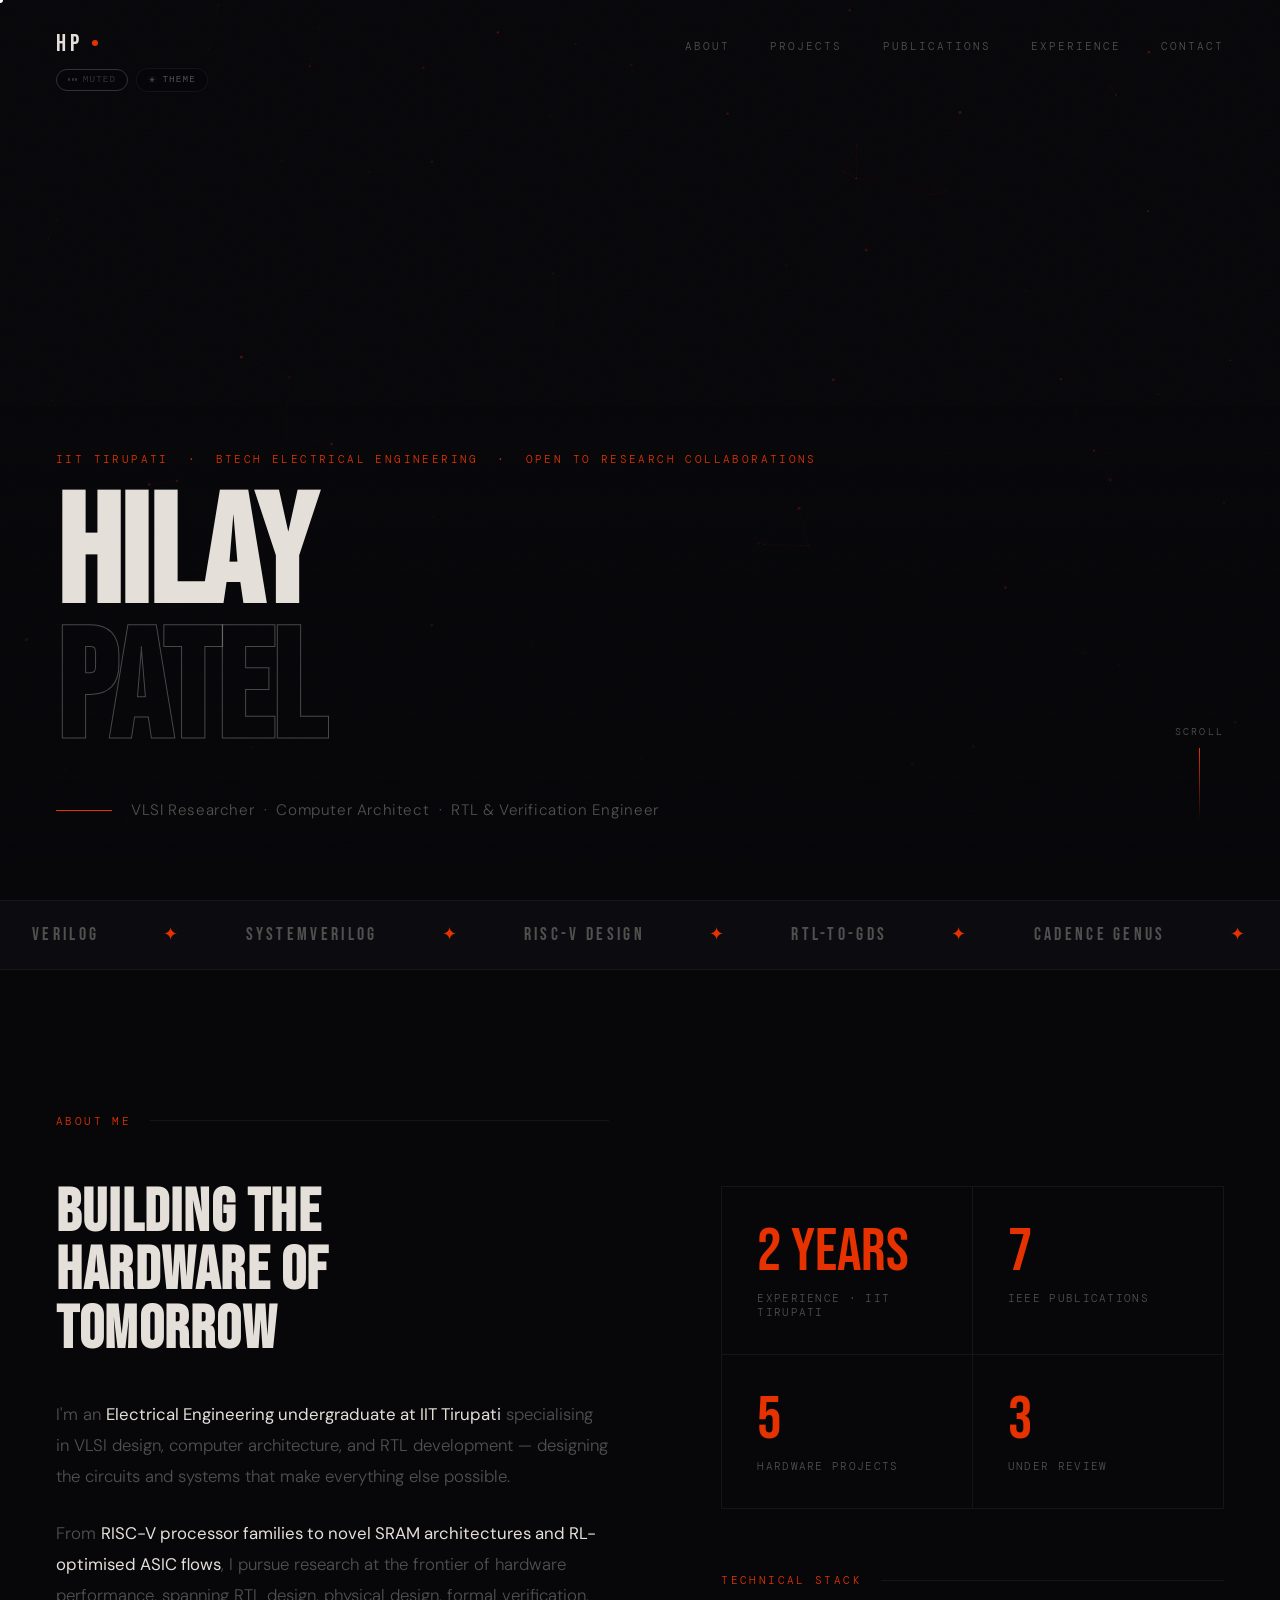
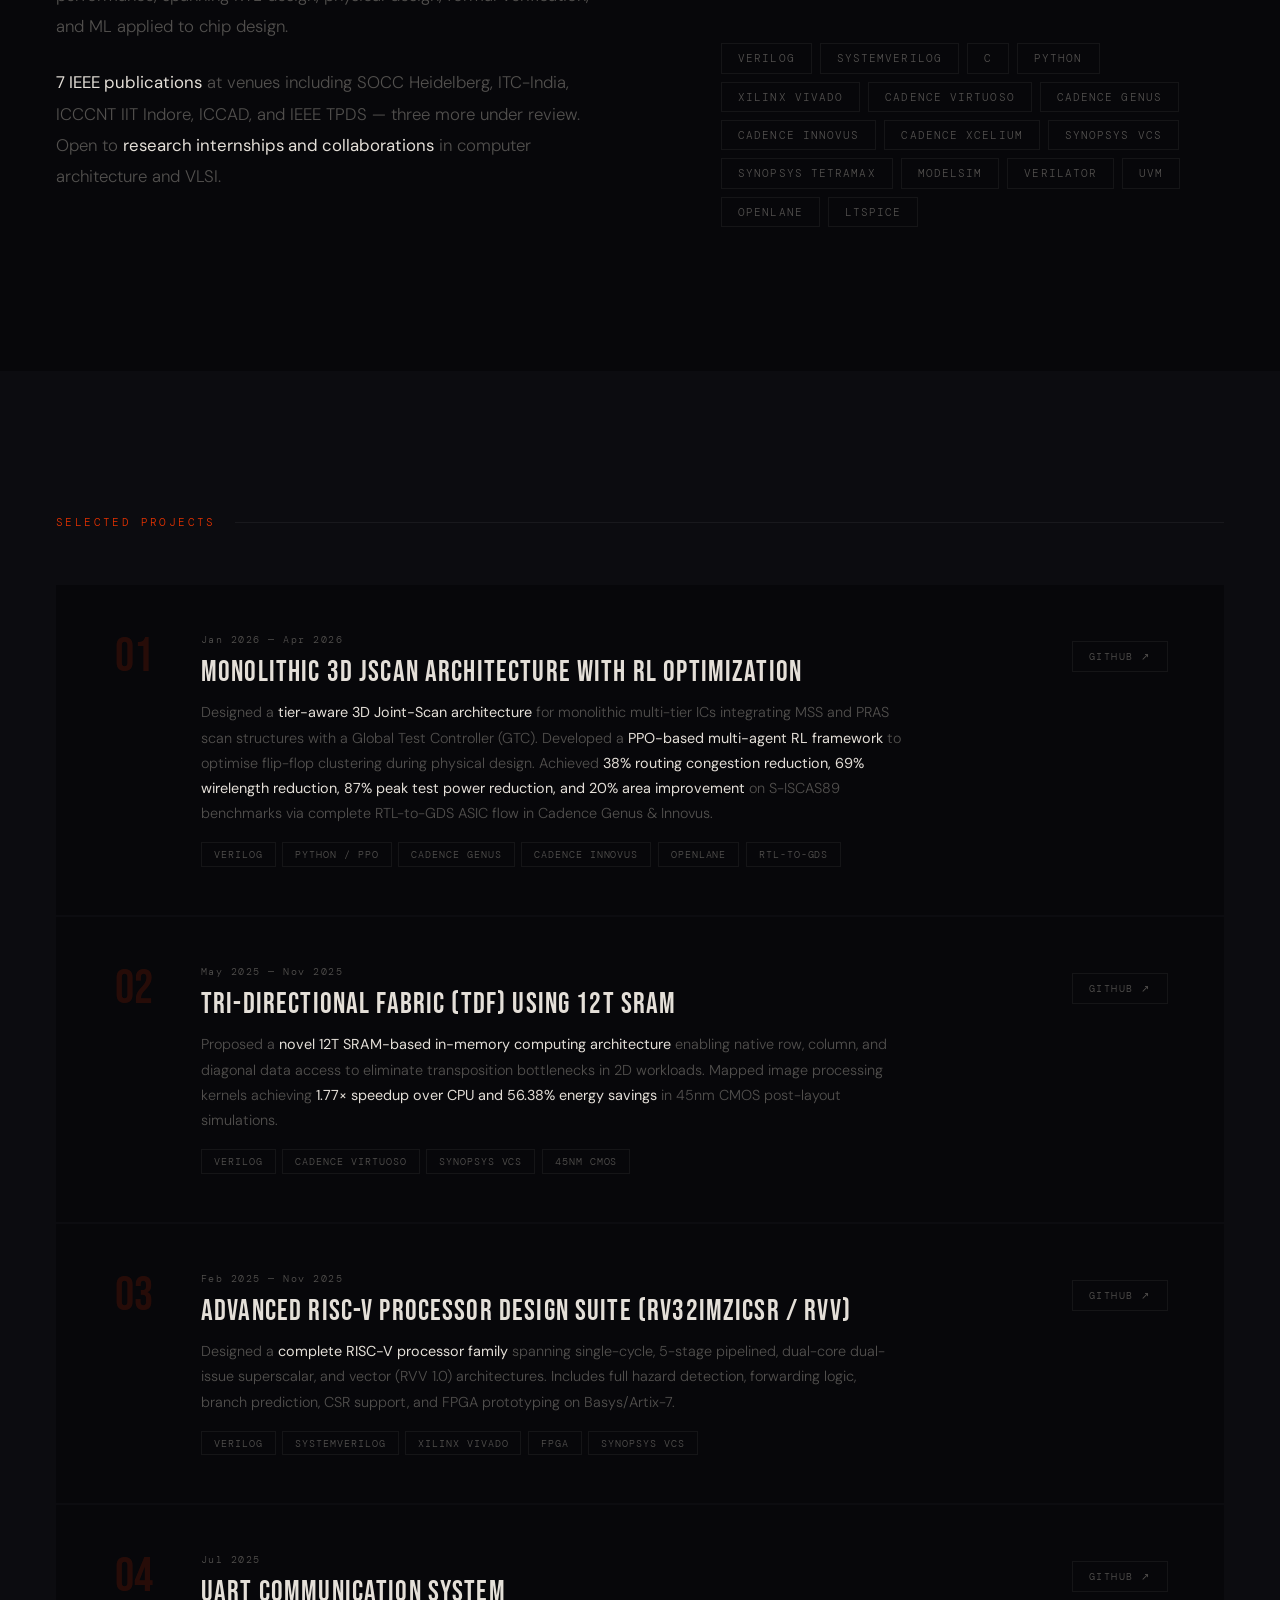
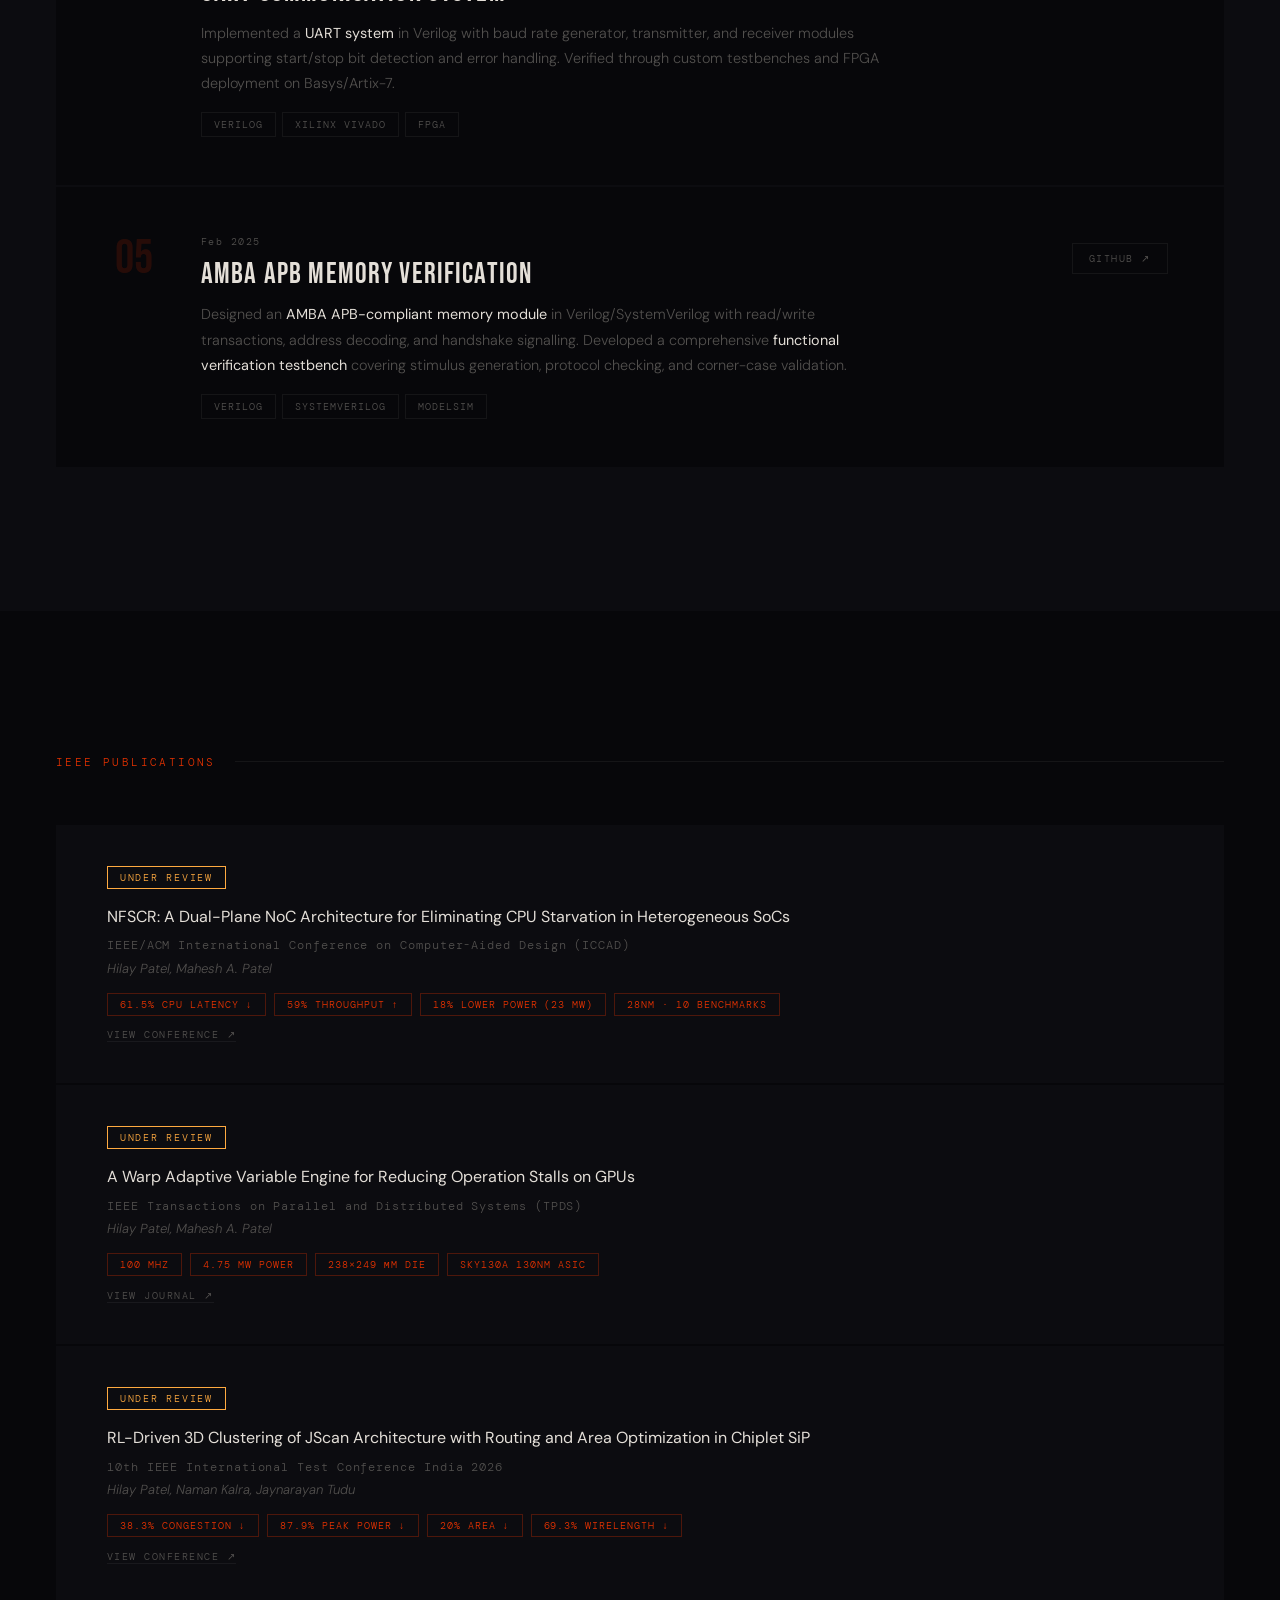
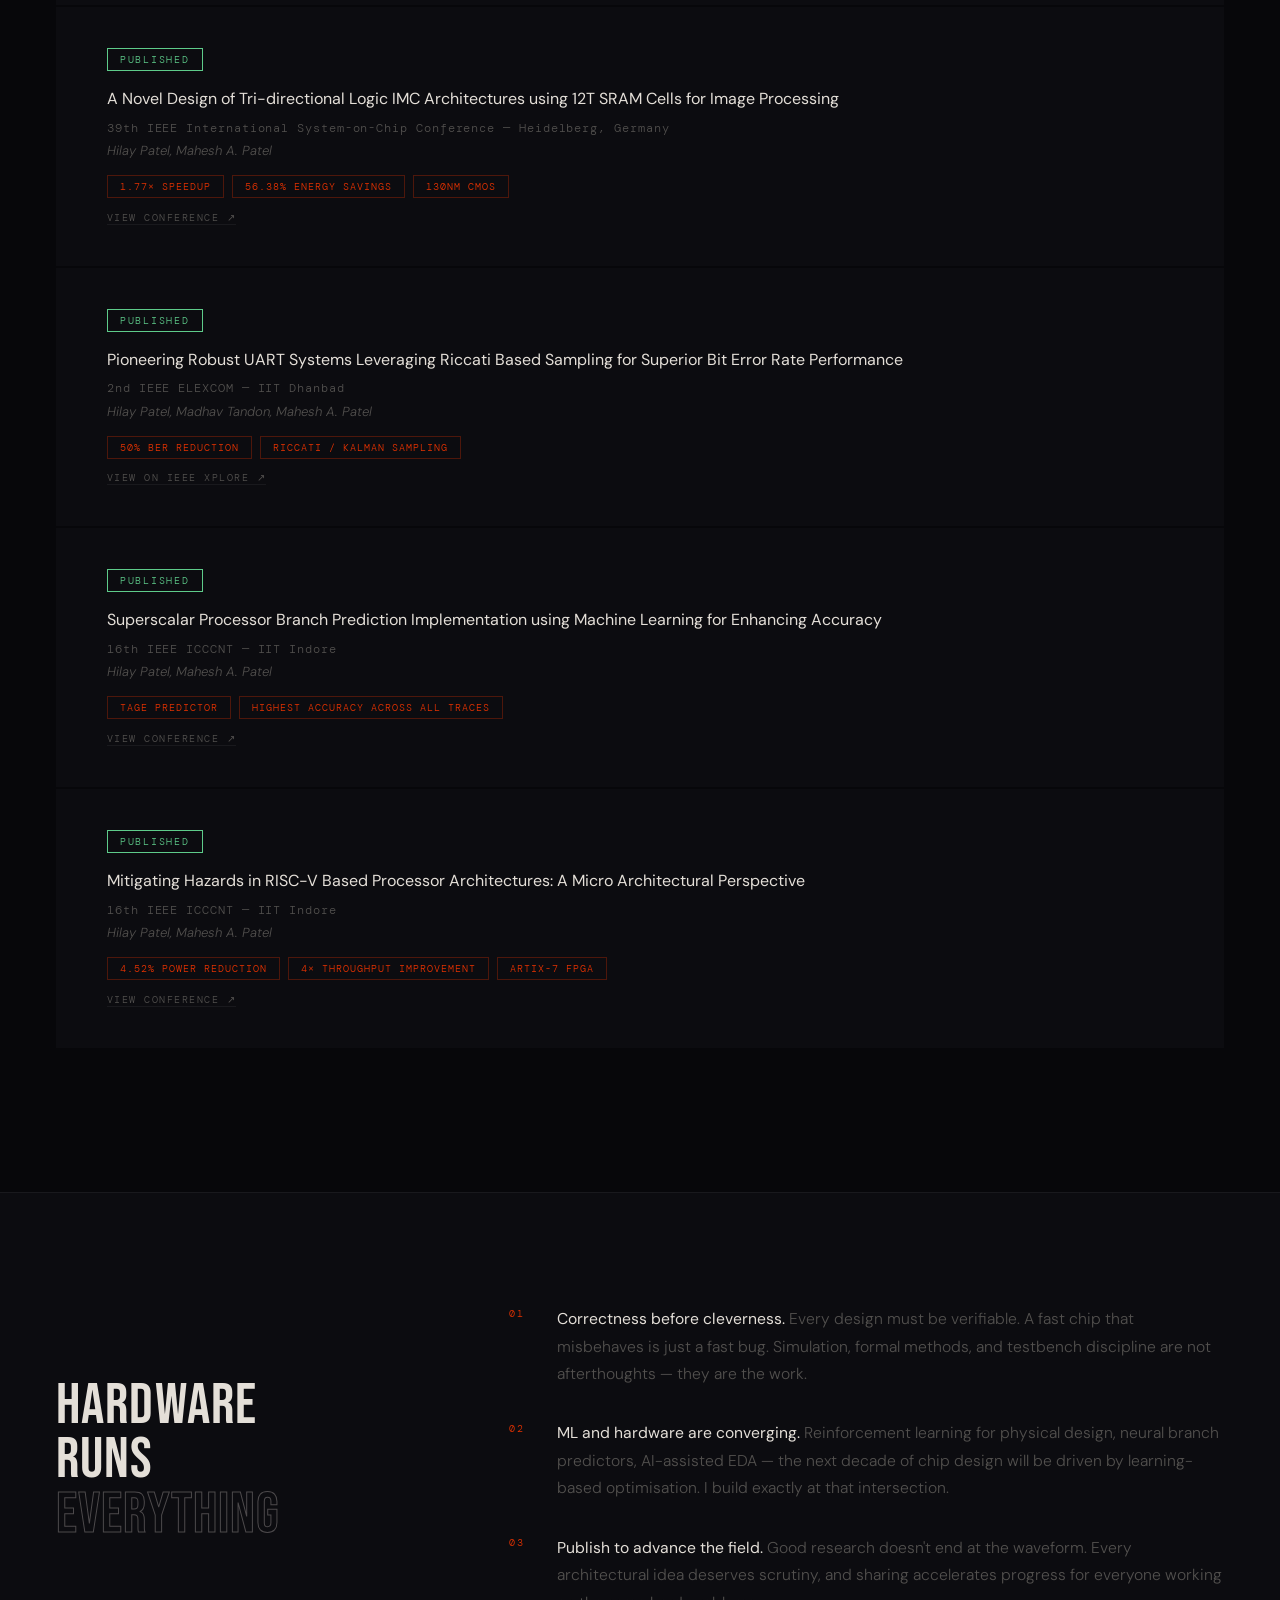
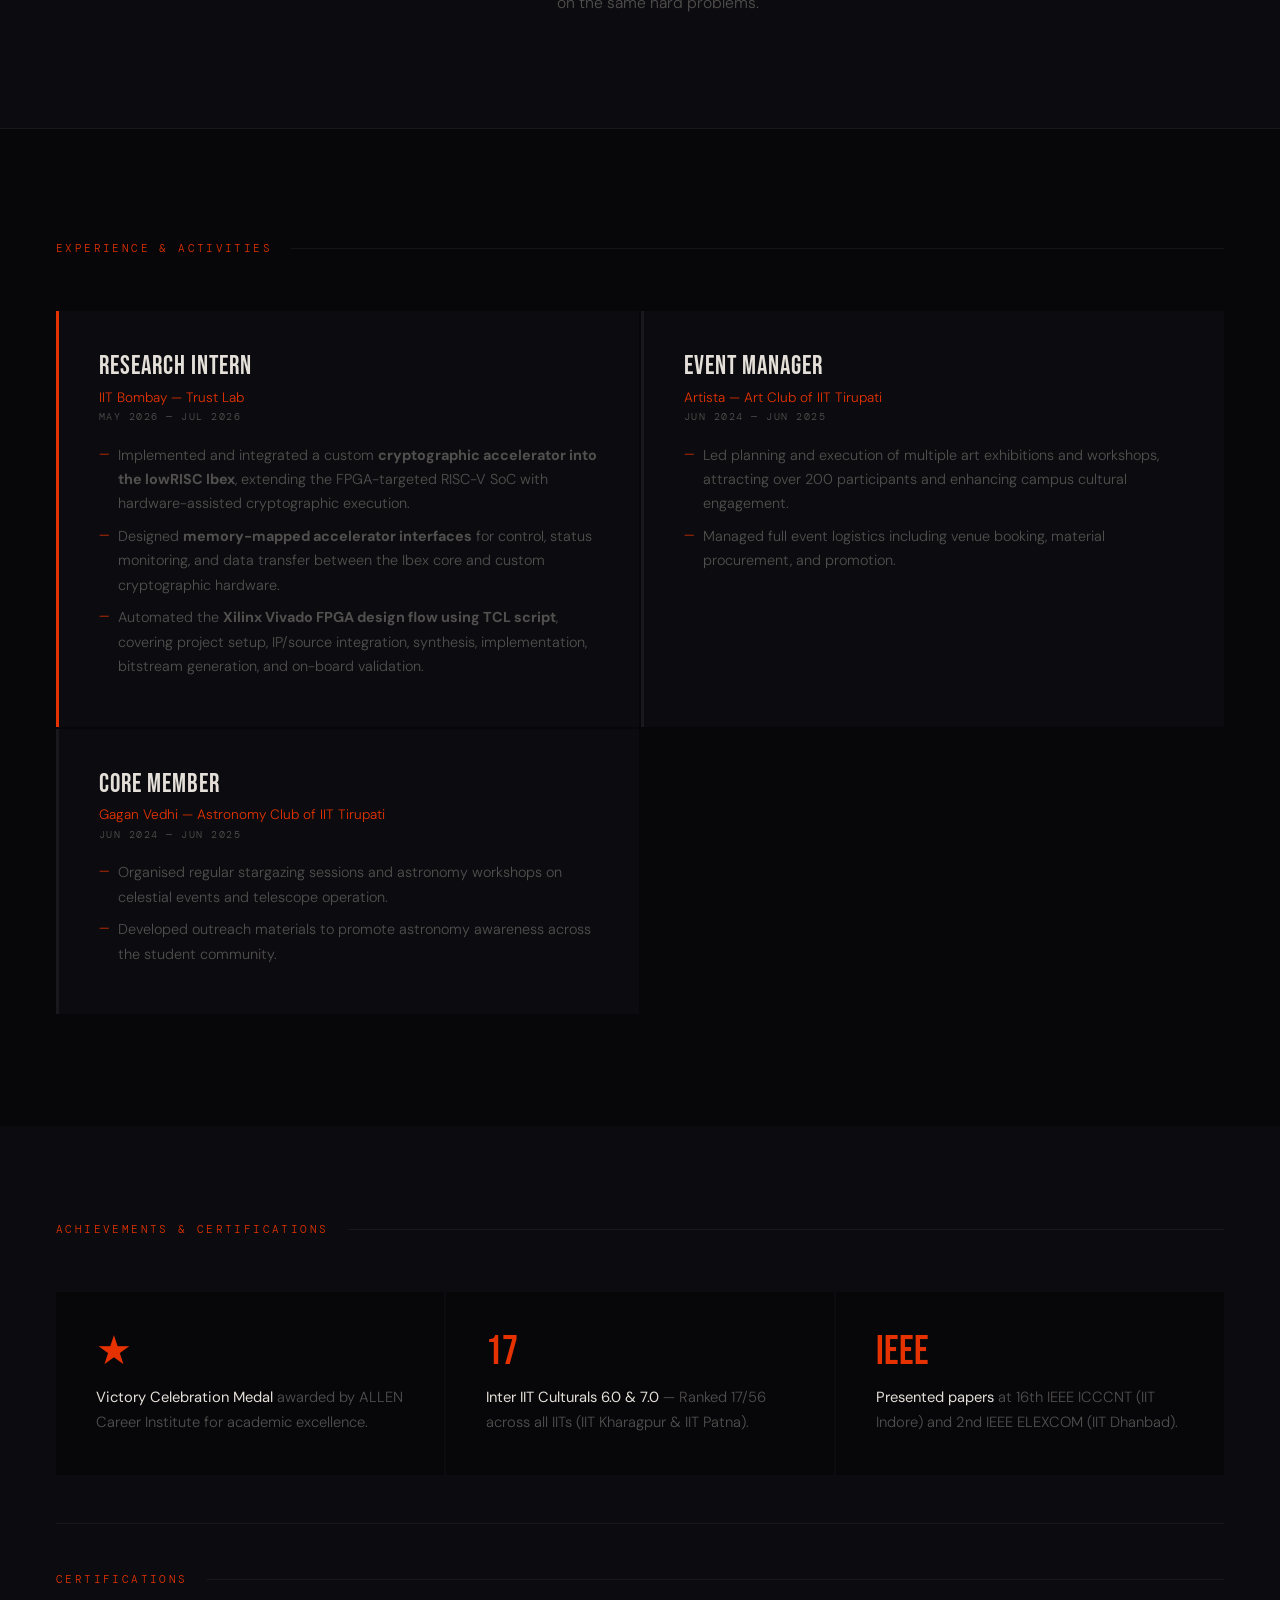
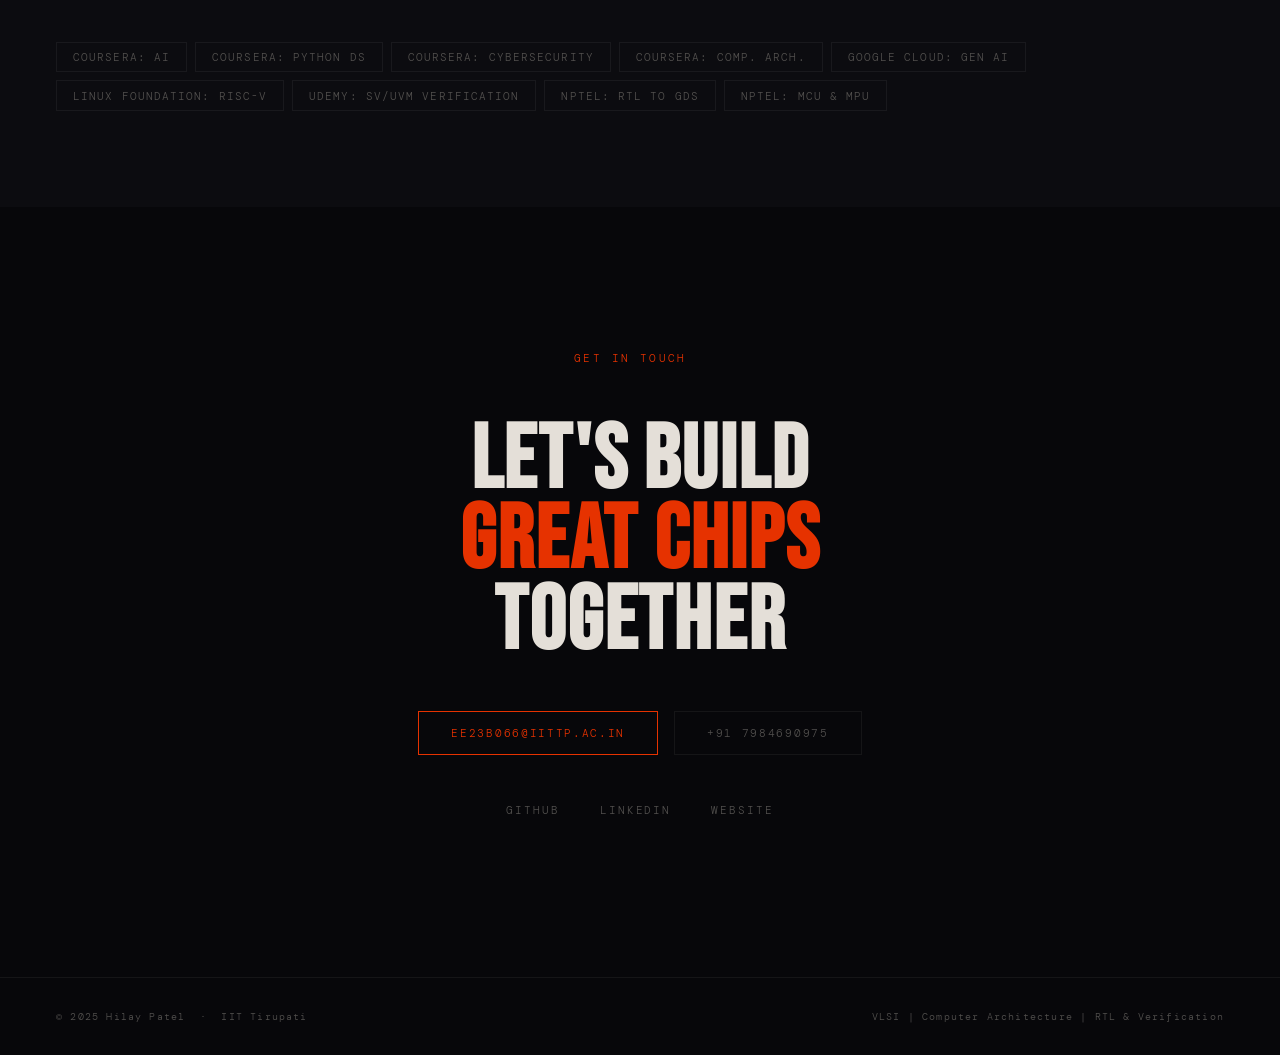
==== commit 9dde40cd: "Update index.html" ====
--- a/index.html
+++ b/index.html
@@ -168,6 +168,7 @@
     .exp-grid { display:grid; grid-template-columns:1fr 1fr; gap:2px; margin-top:3.5rem; }
     .exp-card { padding:2.5rem; background:var(--bg2); border-left:3px solid var(--line); transition:border-color .3s,background .5s; }
     .exp-card:hover { border-left-color:var(--accent); }
+    .exp-card.featured { border-left-color:var(--accent); }
     .exp-role { font-family:'Bebas Neue',sans-serif; font-size:1.6rem; letter-spacing:.04em; margin-bottom:.4rem; }
     .exp-org { font-size:.85rem; color:var(--accent); margin-bottom:.3rem; }
     .exp-period { font-family:'DM Mono',monospace; font-size:.62rem; letter-spacing:.15em; text-transform:uppercase; color:var(--muted); margin-bottom:1.2rem; }
@@ -266,7 +267,7 @@
     @media(max-width:400px){
       .hero-name { font-size:clamp(2.8rem,18vw,4.5rem); }
       .proj-tags,.pub-results { gap:.25rem; }
-      .proj-tag,.pub-metric { font-size:.52rem; padding:.2rem .45rem; }
+      .proj-tag,.pub-metric { font-size:.52rem; padding:.2rem .45px; }
     }
   </style>
 </head>
@@ -347,14 +348,14 @@
       <h2 class="about-title reveal">Building the<br>Hardware of<br>Tomorrow</h2>
       <p class="about-body reveal" style="transition-delay:.1s">I'm an <strong>Electrical Engineering undergraduate at IIT Tirupati</strong> specialising in VLSI design, computer architecture, and RTL development — designing the circuits and systems that make everything else possible.</p>
       <p class="about-body reveal" style="transition-delay:.2s">From <strong>RISC-V processor families to novel SRAM architectures and RL-optimised ASIC flows</strong>, I pursue research at the frontier of hardware performance, spanning RTL design, physical design, formal verification, and ML applied to chip design.</p>
-      <p class="about-body reveal" style="transition-delay:.3s"><strong>6 IEEE publications</strong> at venues including SOCC Heidelberg, ITC-India, and ICCCNT IIT Indore — two more under review at TVLSI and ITC-India 2026. Open to <strong>research internships and collaborations</strong> in computer architecture and VLSI.</p>
+      <p class="about-body reveal" style="transition-delay:.3s"><strong>7 IEEE publications</strong> at venues including SOCC Heidelberg, ITC-India, ICCCNT IIT Indore, ICCAD, and IEEE TPDS — three more under review. Open to <strong>research internships and collaborations</strong> in computer architecture and VLSI.</p>
     </div>
     <div class="about-right reveal" style="transition-delay:.2s">
       <div class="stats-grid">
         <div class="stat"><div class="stat-num">2 Years</div><div class="stat-lbl">Experience · IIT Tirupati</div></div>
-        <div class="stat"><div class="stat-num">6</div><div class="stat-lbl">IEEE Publications</div></div>
+        <div class="stat"><div class="stat-num">7</div><div class="stat-lbl">IEEE Publications</div></div>
         <div class="stat"><div class="stat-num">5</div><div class="stat-lbl">Hardware Projects</div></div>
-        <div class="stat"><div class="stat-num">2</div><div class="stat-lbl">Under Review</div></div>
+        <div class="stat"><div class="stat-num">3</div><div class="stat-lbl">Under Review</div></div>
       </div>
       <div class="sec-label">Technical Stack</div>
       <div class="skills-wrap">
@@ -377,13 +378,14 @@
       <div class="proj-card reveal">
         <div class="proj-num">01</div>
         <div class="proj-body">
-          <div class="proj-date">Jan 2026 — Feb 2026</div>
+          <div class="proj-date">Jan 2026 — Apr 2026</div>
           <div class="proj-title">Monolithic 3D JSCAN Architecture with RL Optimization</div>
           <p class="proj-desc">Designed a <strong>tier-aware 3D Joint-Scan architecture</strong> for monolithic multi-tier ICs integrating MSS and PRAS scan structures with a Global Test Controller (GTC). Developed a <strong>PPO-based multi-agent RL framework</strong> to optimise flip-flop clustering during physical design. Achieved <strong>38% routing congestion reduction, 69% wirelength reduction, 87% peak test power reduction, and 20% area improvement</strong> on S-ISCAS89 benchmarks via complete RTL-to-GDS ASIC flow in Cadence Genus &amp; Innovus.</p>
           <div class="proj-tags"><span class="proj-tag">Verilog</span><span class="proj-tag">Python / PPO</span><span class="proj-tag">Cadence Genus</span><span class="proj-tag">Cadence Innovus</span><span class="proj-tag">OpenLane</span><span class="proj-tag">RTL-to-GDS</span></div>
         </div>
         <a href="https://github.com/hilay020905/Monolithic-3D-JSCAN-Architecture-IC" target="_blank" class="proj-link">GitHub ↗</a>
       </div>
+
       <div class="proj-card reveal" style="transition-delay:.08s">
         <div class="proj-num">02</div>
         <div class="proj-body">
@@ -394,6 +396,7 @@
         </div>
         <a href="https://github.com/hilay020905/SRAM12T" target="_blank" class="proj-link">GitHub ↗</a>
       </div>
+
       <div class="proj-card reveal" style="transition-delay:.14s">
         <div class="proj-num">03</div>
         <div class="proj-body">
@@ -404,6 +407,7 @@
         </div>
         <a href="https://github.com/hilay020905/RISC-V-SUITE" target="_blank" class="proj-link">GitHub ↗</a>
       </div>
+
       <div class="proj-card reveal" style="transition-delay:.2s">
         <div class="proj-num">04</div>
         <div class="proj-body">
@@ -414,6 +418,7 @@
         </div>
         <a href="https://github.com/hilay020905/UART" target="_blank" class="proj-link">GitHub ↗</a>
       </div>
+
       <div class="proj-card reveal" style="transition-delay:.26s">
         <div class="proj-num">05</div>
         <div class="proj-body">
@@ -431,12 +436,101 @@
   <section id="publications">
     <div class="sec-label reveal">IEEE Publications</div>
     <div class="pub-list">
-      <div class="pub-card reveal"><span class="pub-status review">Under Review</span><p class="pub-title">A Warp Adaptive Variable Engine for Reducing Operation Stalls on GPUs</p><p class="pub-venue">IEEE Transactions on Very Large Scale Integration (TVLSI)</p><p class="pub-authors">Hilay Patel, Mahesh A. Patel</p><div class="pub-results"><span class="pub-metric">100 MHz</span><span class="pub-metric">4.75 mW Power</span><span class="pub-metric">238×249 µm Die</span><span class="pub-metric">sky130A 130nm ASIC</span></div><a href="https://ieee-cas.org/publication/tvlsi" target="_blank" class="pub-link-a">View Journal ↗</a></div>
-      <div class="pub-card reveal" style="transition-delay:.05s"><span class="pub-status review">Under Review</span><p class="pub-title">RL-Driven 3D Clustering of JScan Architecture with Routing and Area Optimization in Chiplet SiP</p><p class="pub-venue">10th IEEE International Test Conference India 2026</p><p class="pub-authors">Hilay Patel, Naman Kalra, Jaynarayan Tudu</p><div class="pub-results"><span class="pub-metric">38.3% Congestion ↓</span><span class="pub-metric">87.9% Peak Power ↓</span><span class="pub-metric">20% Area ↓</span><span class="pub-metric">69.3% Wirelength ↓</span></div><a href="https://itctestweekindia.org/" target="_blank" class="pub-link-a">View Conference ↗</a></div>
-      <div class="pub-card reveal" style="transition-delay:.1s"><span class="pub-status published">Published</span><p class="pub-title">A Novel Design of Tri-directional Logic IMC Architectures using 12T SRAM Cells for Image Processing</p><p class="pub-venue">39th IEEE International System-on-Chip Conference — Heidelberg, Germany</p><p class="pub-authors">Hilay Patel, Mahesh A. Patel</p><div class="pub-results"><span class="pub-metric">1.77× Speedup</span><span class="pub-metric">56.38% Energy Savings</span><span class="pub-metric">130nm CMOS</span></div><a href="https://www.ieee-socc.org/" target="_blank" class="pub-link-a">View Conference ↗</a></div>
-      <div class="pub-card reveal" style="transition-delay:.15s"><span class="pub-status published">Published</span><p class="pub-title">Pioneering Robust UART Systems Leveraging Riccati Based Sampling for Superior Bit Error Rate Performance</p><p class="pub-venue">2nd IEEE ELEXCOM — IIT Dhanbad</p><p class="pub-authors">Hilay Patel, Madhav Tandon, Mahesh A. Patel</p><div class="pub-results"><span class="pub-metric">50% BER Reduction</span><span class="pub-metric">Riccati / Kalman Sampling</span></div><a href="https://ieeexplore.ieee.org/document/11451589" target="_blank" class="pub-link-a">View on IEEE Xplore ↗</a></div>
-      <div class="pub-card reveal" style="transition-delay:.2s"><span class="pub-status published">Published</span><p class="pub-title">Superscalar Processor Branch Prediction Implementation using Machine Learning for Enhancing Accuracy</p><p class="pub-venue">16th IEEE ICCCNT — IIT Indore</p><p class="pub-authors">Hilay Patel, Mahesh A. Patel</p><div class="pub-results"><span class="pub-metric">TAGE Predictor</span><span class="pub-metric">Highest Accuracy Across All Traces</span></div><a href="https://16icccnt.com/" target="_blank" class="pub-link-a">View Conference ↗</a></div>
-      <div class="pub-card reveal" style="transition-delay:.25s"><span class="pub-status published">Published</span><p class="pub-title">Mitigating Hazards in RISC-V Based Processor Architectures: A Micro Architectural Perspective</p><p class="pub-venue">16th IEEE ICCCNT — IIT Indore</p><p class="pub-authors">Hilay Patel, Mahesh A. Patel</p><div class="pub-results"><span class="pub-metric">4.52% Power Reduction</span><span class="pub-metric">4× Throughput Improvement</span><span class="pub-metric">Artix-7 FPGA</span></div><a href="https://16icccnt.com/" target="_blank" class="pub-link-a">View Conference ↗</a></div>
+
+      <!-- NEW: NFSCR — from resume, not previously on site -->
+      <div class="pub-card reveal">
+        <span class="pub-status review">Under Review</span>
+        <p class="pub-title">NFSCR: A Dual-Plane NoC Architecture for Eliminating CPU Starvation in Heterogeneous SoCs</p>
+        <p class="pub-venue">IEEE/ACM International Conference on Computer-Aided Design (ICCAD)</p>
+        <p class="pub-authors">Hilay Patel, Mahesh A. Patel</p>
+        <div class="pub-results">
+          <span class="pub-metric">61.5% CPU Latency ↓</span>
+          <span class="pub-metric">59% Throughput ↑</span>
+          <span class="pub-metric">18% Lower Power (23 mW)</span>
+          <span class="pub-metric">28nm · 10 Benchmarks</span>
+        </div>
+        <a href="https://iccad.com/" target="_blank" class="pub-link-a">View Conference ↗</a>
+      </div>
+
+      <!-- WAVE — venue corrected to IEEE TPDS per resume -->
+      <div class="pub-card reveal" style="transition-delay:.05s">
+        <span class="pub-status review">Under Review</span>
+        <p class="pub-title">A Warp Adaptive Variable Engine for Reducing Operation Stalls on GPUs</p>
+        <p class="pub-venue">IEEE Transactions on Parallel and Distributed Systems (TPDS)</p>
+        <p class="pub-authors">Hilay Patel, Mahesh A. Patel</p>
+        <div class="pub-results">
+          <span class="pub-metric">100 MHz</span>
+          <span class="pub-metric">4.75 mW Power</span>
+          <span class="pub-metric">238×249 µm Die</span>
+          <span class="pub-metric">sky130A 130nm ASIC</span>
+        </div>
+        <a href="https://ieee-cas.org/publication/tvlsi" target="_blank" class="pub-link-a">View Journal ↗</a>
+      </div>
+
+      <div class="pub-card reveal" style="transition-delay:.1s">
+        <span class="pub-status review">Under Review</span>
+        <p class="pub-title">RL-Driven 3D Clustering of JScan Architecture with Routing and Area Optimization in Chiplet SiP</p>
+        <p class="pub-venue">10th IEEE International Test Conference India 2026</p>
+        <p class="pub-authors">Hilay Patel, Naman Kalra, Jaynarayan Tudu</p>
+        <div class="pub-results">
+          <span class="pub-metric">38.3% Congestion ↓</span>
+          <span class="pub-metric">87.9% Peak Power ↓</span>
+          <span class="pub-metric">20% Area ↓</span>
+          <span class="pub-metric">69.3% Wirelength ↓</span>
+        </div>
+        <a href="https://itctestweekindia.org/" target="_blank" class="pub-link-a">View Conference ↗</a>
+      </div>
+
+      <div class="pub-card reveal" style="transition-delay:.15s">
+        <span class="pub-status published">Published</span>
+        <p class="pub-title">A Novel Design of Tri-directional Logic IMC Architectures using 12T SRAM Cells for Image Processing</p>
+        <p class="pub-venue">39th IEEE International System-on-Chip Conference — Heidelberg, Germany</p>
+        <p class="pub-authors">Hilay Patel, Mahesh A. Patel</p>
+        <div class="pub-results">
+          <span class="pub-metric">1.77× Speedup</span>
+          <span class="pub-metric">56.38% Energy Savings</span>
+          <span class="pub-metric">130nm CMOS</span>
+        </div>
+        <a href="https://www.ieee-socc.org/" target="_blank" class="pub-link-a">View Conference ↗</a>
+      </div>
+
+      <div class="pub-card reveal" style="transition-delay:.2s">
+        <span class="pub-status published">Published</span>
+        <p class="pub-title">Pioneering Robust UART Systems Leveraging Riccati Based Sampling for Superior Bit Error Rate Performance</p>
+        <p class="pub-venue">2nd IEEE ELEXCOM — IIT Dhanbad</p>
+        <p class="pub-authors">Hilay Patel, Madhav Tandon, Mahesh A. Patel</p>
+        <div class="pub-results">
+          <span class="pub-metric">50% BER Reduction</span>
+          <span class="pub-metric">Riccati / Kalman Sampling</span>
+        </div>
+        <a href="https://ieeexplore.ieee.org/document/11451589" target="_blank" class="pub-link-a">View on IEEE Xplore ↗</a>
+      </div>
+
+      <div class="pub-card reveal" style="transition-delay:.25s">
+        <span class="pub-status published">Published</span>
+        <p class="pub-title">Superscalar Processor Branch Prediction Implementation using Machine Learning for Enhancing Accuracy</p>
+        <p class="pub-venue">16th IEEE ICCCNT — IIT Indore</p>
+        <p class="pub-authors">Hilay Patel, Mahesh A. Patel</p>
+        <div class="pub-results">
+          <span class="pub-metric">TAGE Predictor</span>
+          <span class="pub-metric">Highest Accuracy Across All Traces</span>
+        </div>
+        <a href="https://16icccnt.com/" target="_blank" class="pub-link-a">View Conference ↗</a>
+      </div>
+
+      <div class="pub-card reveal" style="transition-delay:.3s">
+        <span class="pub-status published">Published</span>
+        <p class="pub-title">Mitigating Hazards in RISC-V Based Processor Architectures: A Micro Architectural Perspective</p>
+        <p class="pub-venue">16th IEEE ICCCNT — IIT Indore</p>
+        <p class="pub-authors">Hilay Patel, Mahesh A. Patel</p>
+        <div class="pub-results">
+          <span class="pub-metric">4.52% Power Reduction</span>
+          <span class="pub-metric">4× Throughput Improvement</span>
+          <span class="pub-metric">Artix-7 FPGA</span>
+        </div>
+        <a href="https://16icccnt.com/" target="_blank" class="pub-link-a">View Conference ↗</a>
+      </div>
+
     </div>
   </section>
 
@@ -454,8 +548,39 @@
   <section id="experience">
     <div class="sec-label reveal">Experience &amp; Activities</div>
     <div class="exp-grid">
-      <div class="exp-card reveal"><div class="exp-role">Event Manager</div><div class="exp-org">Artista — Art Club of IIT Tirupati</div><div class="exp-period">Jun 2024 — Jun 2025</div><ul class="exp-bullets"><li>Led planning and execution of multiple art exhibitions and workshops, attracting over 200 participants and enhancing campus cultural engagement.</li><li>Managed full event logistics including venue booking, material procurement, and promotion.</li></ul></div>
-      <div class="exp-card reveal" style="transition-delay:.1s"><div class="exp-role">Core Member</div><div class="exp-org">Gagan Vedhi — Astronomy Club of IIT Tirupati</div><div class="exp-period">Jun 2024 — Jun 2025</div><ul class="exp-bullets"><li>Organised regular stargazing sessions and astronomy workshops on celestial events and telescope operation.</li><li>Developed outreach materials to promote astronomy awareness across the student community.</li></ul></div>
+
+      <!-- NEW: IIT Bombay Research Internship — from resume -->
+      <div class="exp-card featured reveal">
+        <div class="exp-role">Research Intern</div>
+        <div class="exp-org">IIT Bombay — Trust Lab</div>
+        <div class="exp-period">May 2026 — Jul 2026</div>
+        <ul class="exp-bullets">
+          <li>Implemented and integrated a custom <strong>cryptographic accelerator into the lowRISC Ibex</strong>, extending the FPGA-targeted RISC-V SoC with hardware-assisted cryptographic execution.</li>
+          <li>Designed <strong>memory-mapped accelerator interfaces</strong> for control, status monitoring, and data transfer between the Ibex core and custom cryptographic hardware.</li>
+          <li>Automated the <strong>Xilinx Vivado FPGA design flow using TCL script</strong>, covering project setup, IP/source integration, synthesis, implementation, bitstream generation, and on-board validation.</li>
+        </ul>
+      </div>
+
+      <div class="exp-card reveal" style="transition-delay:.1s">
+        <div class="exp-role">Event Manager</div>
+        <div class="exp-org">Artista — Art Club of IIT Tirupati</div>
+        <div class="exp-period">Jun 2024 — Jun 2025</div>
+        <ul class="exp-bullets">
+          <li>Led planning and execution of multiple art exhibitions and workshops, attracting over 200 participants and enhancing campus cultural engagement.</li>
+          <li>Managed full event logistics including venue booking, material procurement, and promotion.</li>
+        </ul>
+      </div>
+
+      <div class="exp-card reveal" style="transition-delay:.2s">
+        <div class="exp-role">Core Member</div>
+        <div class="exp-org">Gagan Vedhi — Astronomy Club of IIT Tirupati</div>
+        <div class="exp-period">Jun 2024 — Jun 2025</div>
+        <ul class="exp-bullets">
+          <li>Organised regular stargazing sessions and astronomy workshops on celestial events and telescope operation.</li>
+          <li>Developed outreach materials to promote astronomy awareness across the student community.</li>
+        </ul>
+      </div>
+
     </div>
   </section>
 
@@ -570,7 +695,6 @@
   function tryAutoplay(){
     audio.play().then(()=>setUI(true)).catch(()=>{
       setUI(false);
-      // Wait for any user interaction then start
       const resume=()=>{
         audio.play().then(()=>setUI(true));
         ['click','touchstart','keydown'].forEach(ev=>document.removeEventListener(ev,resume));
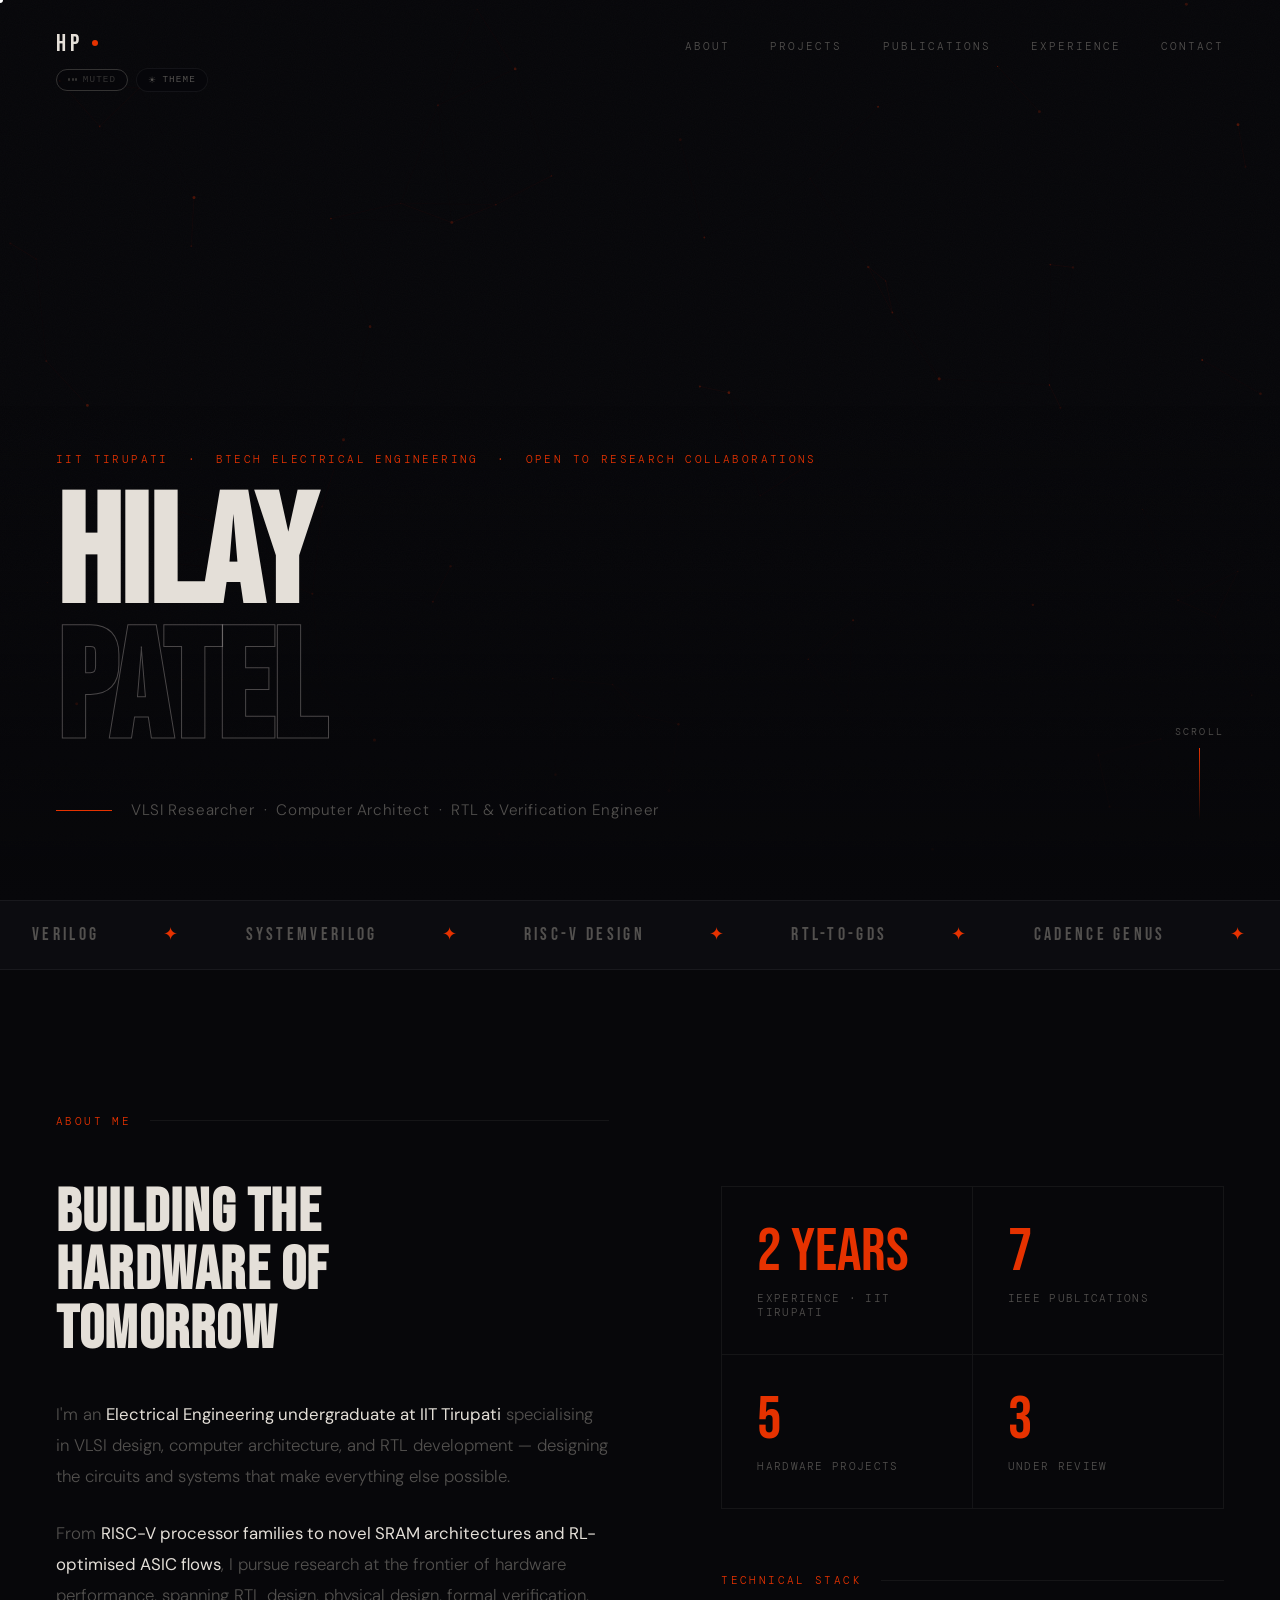
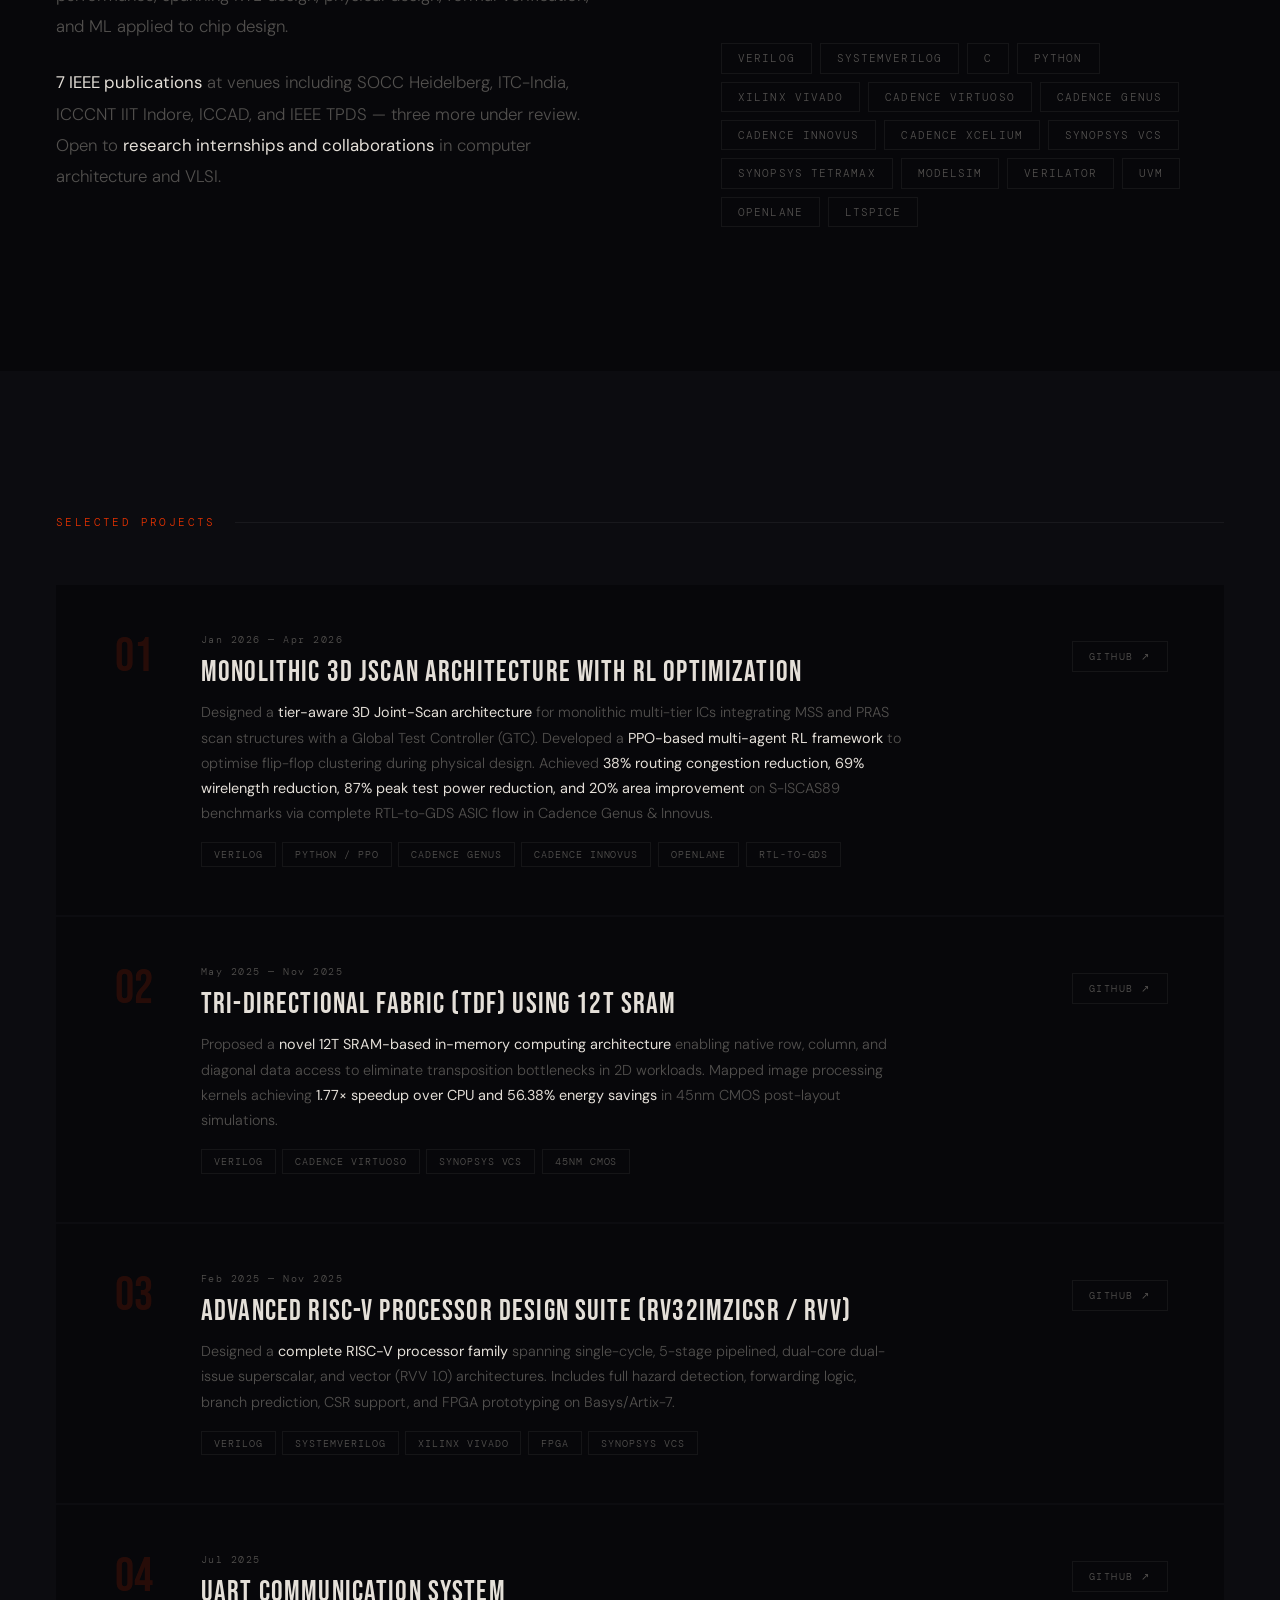
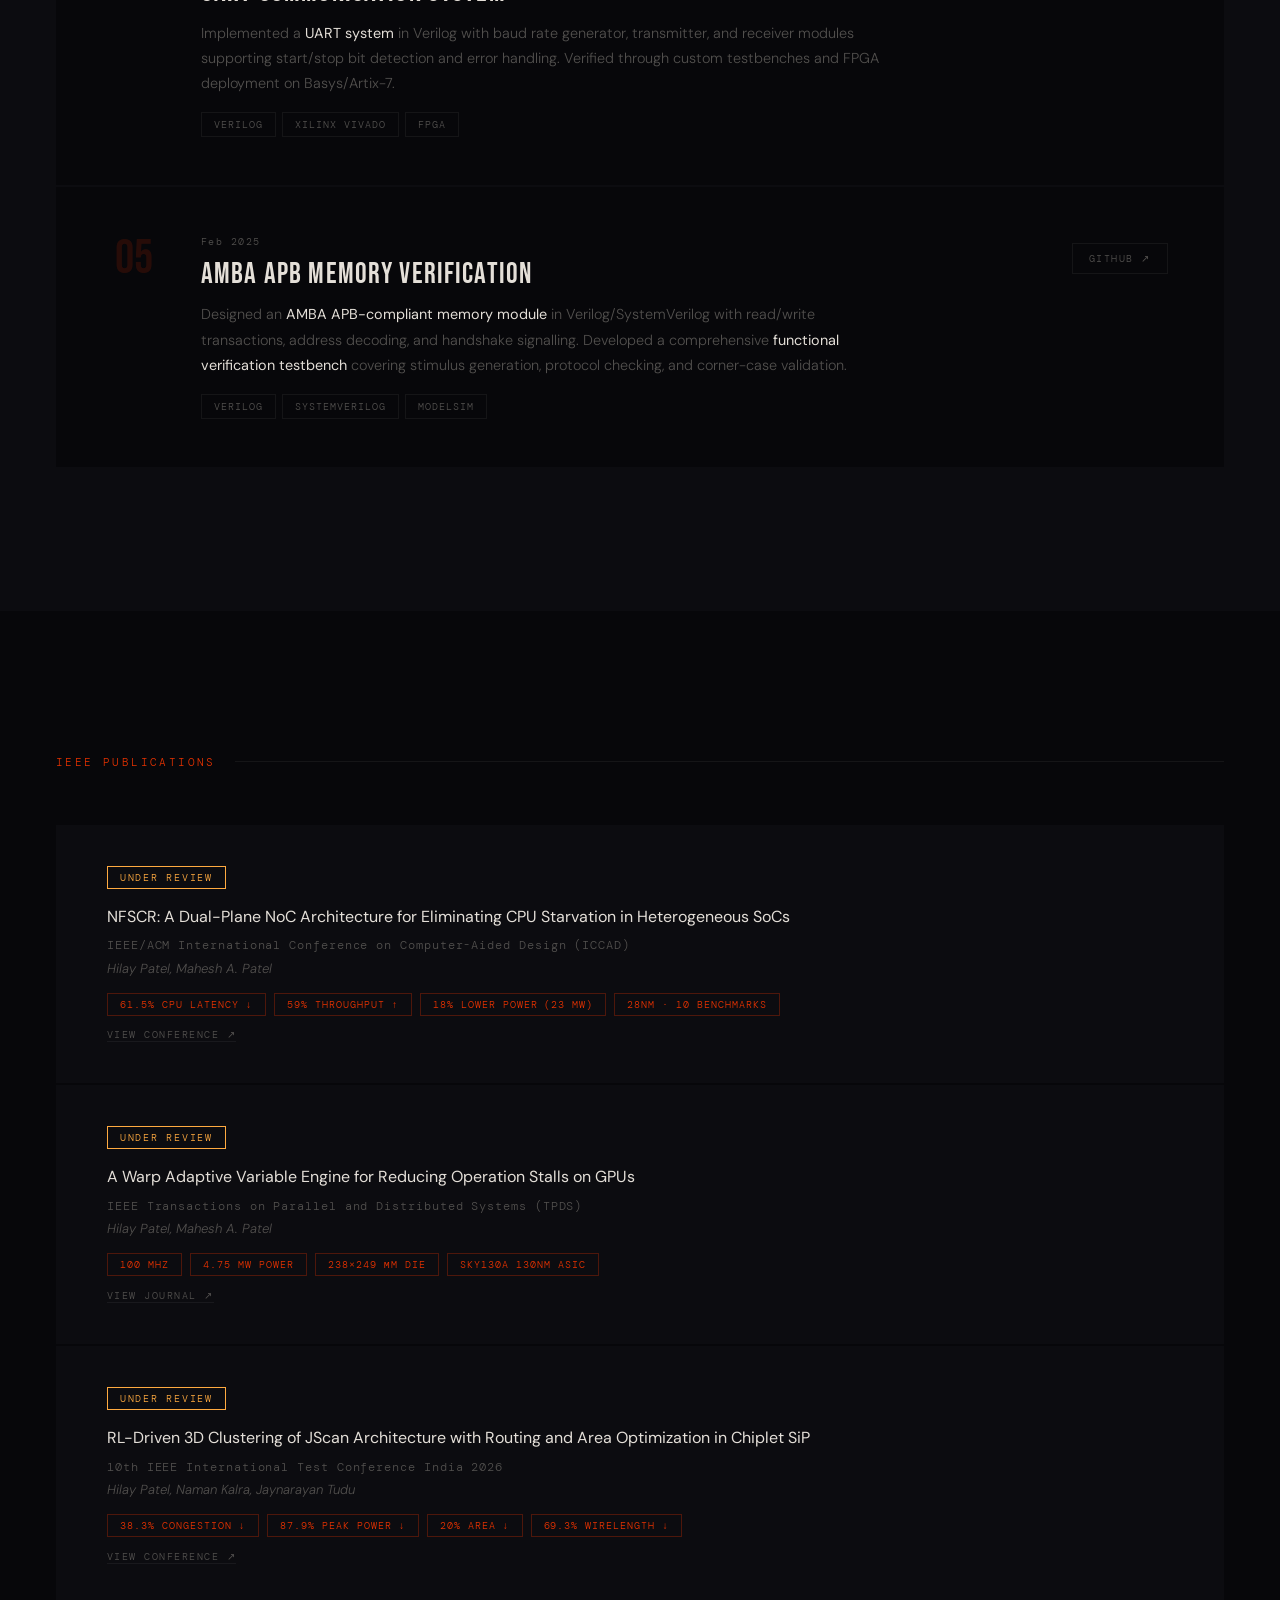
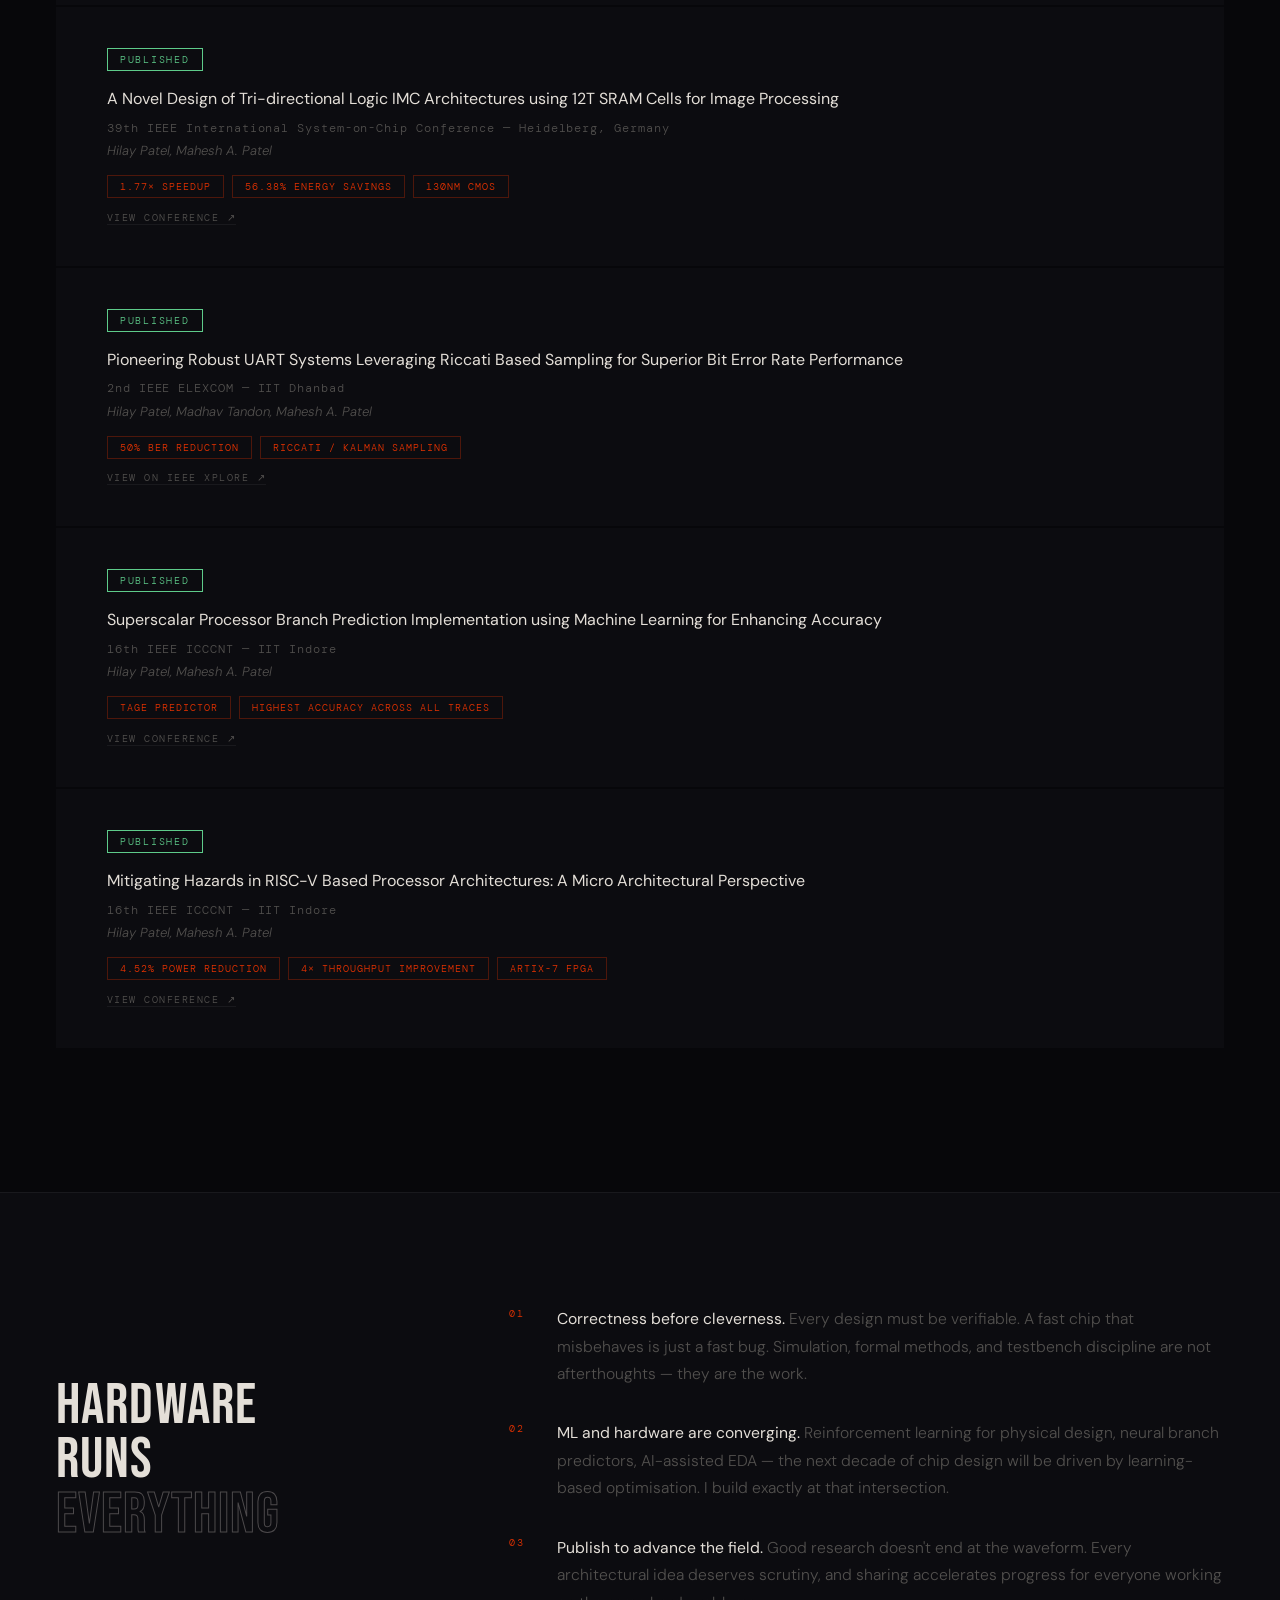
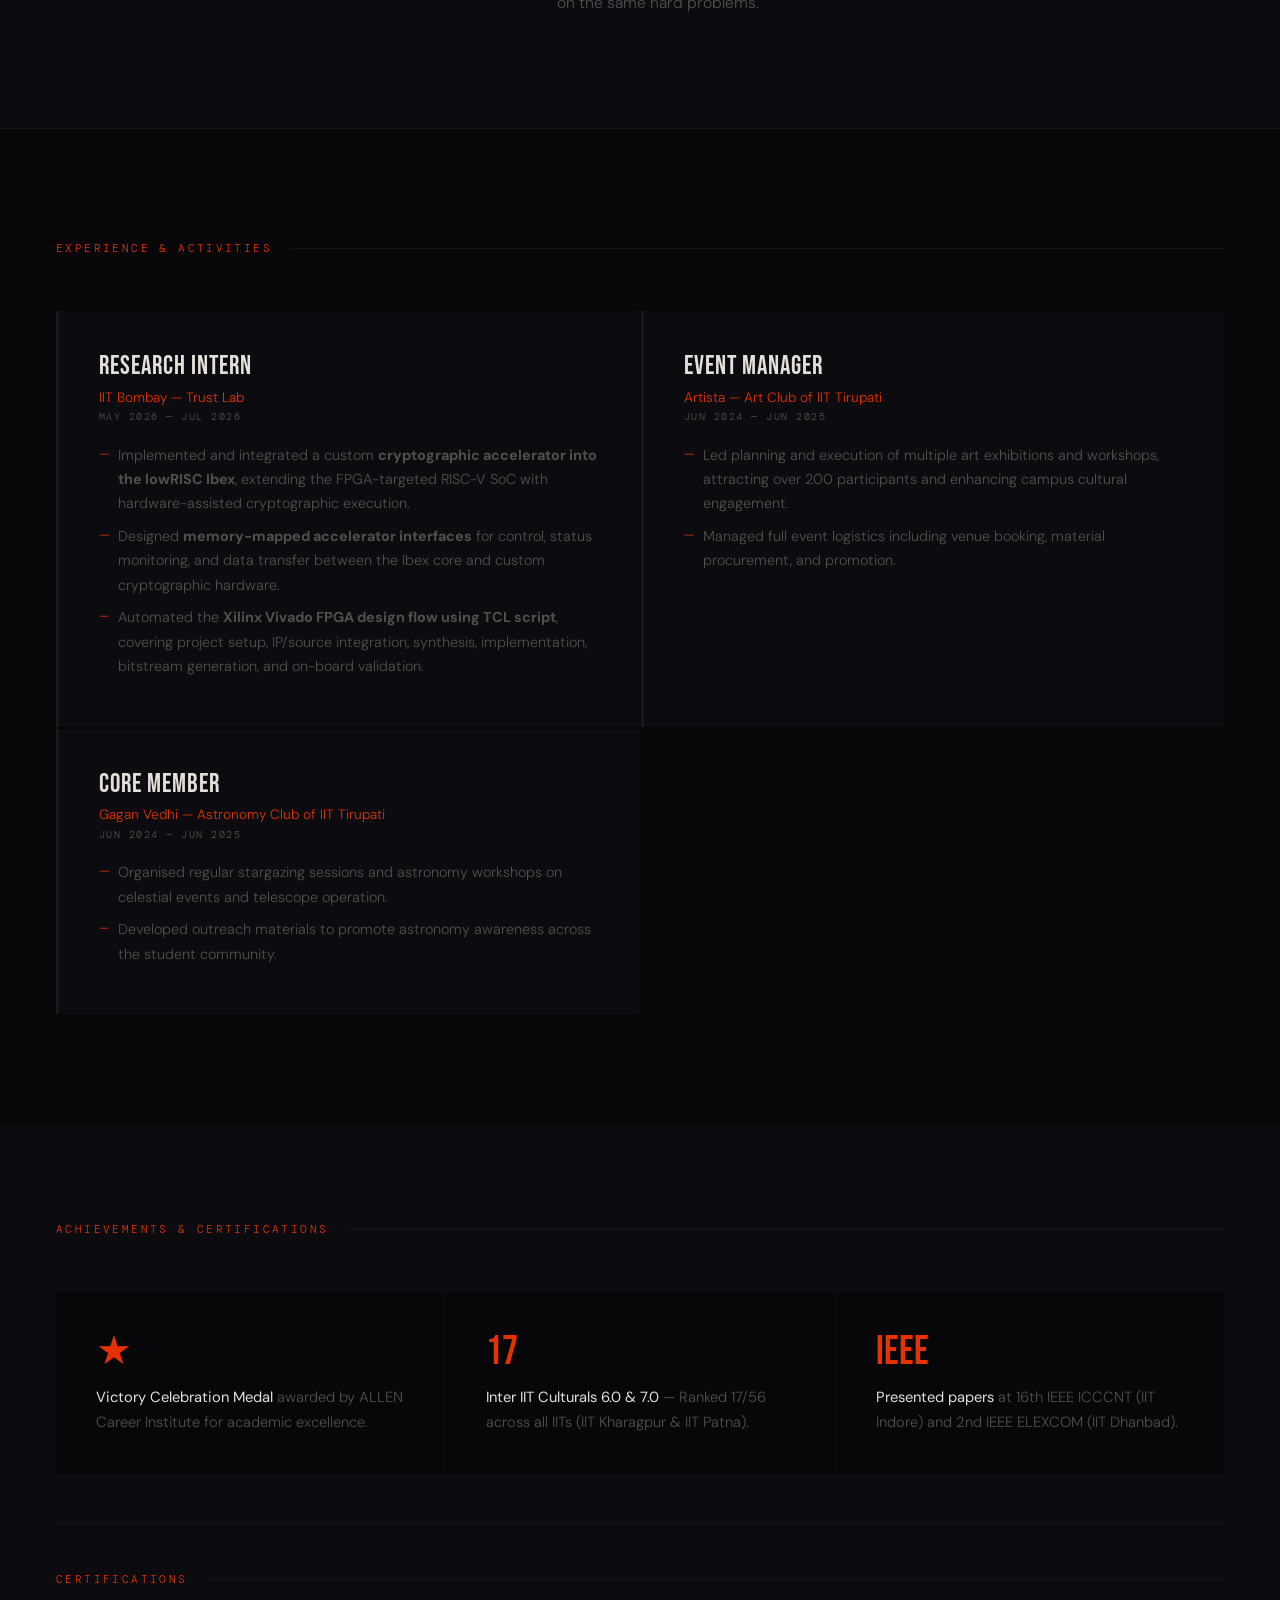
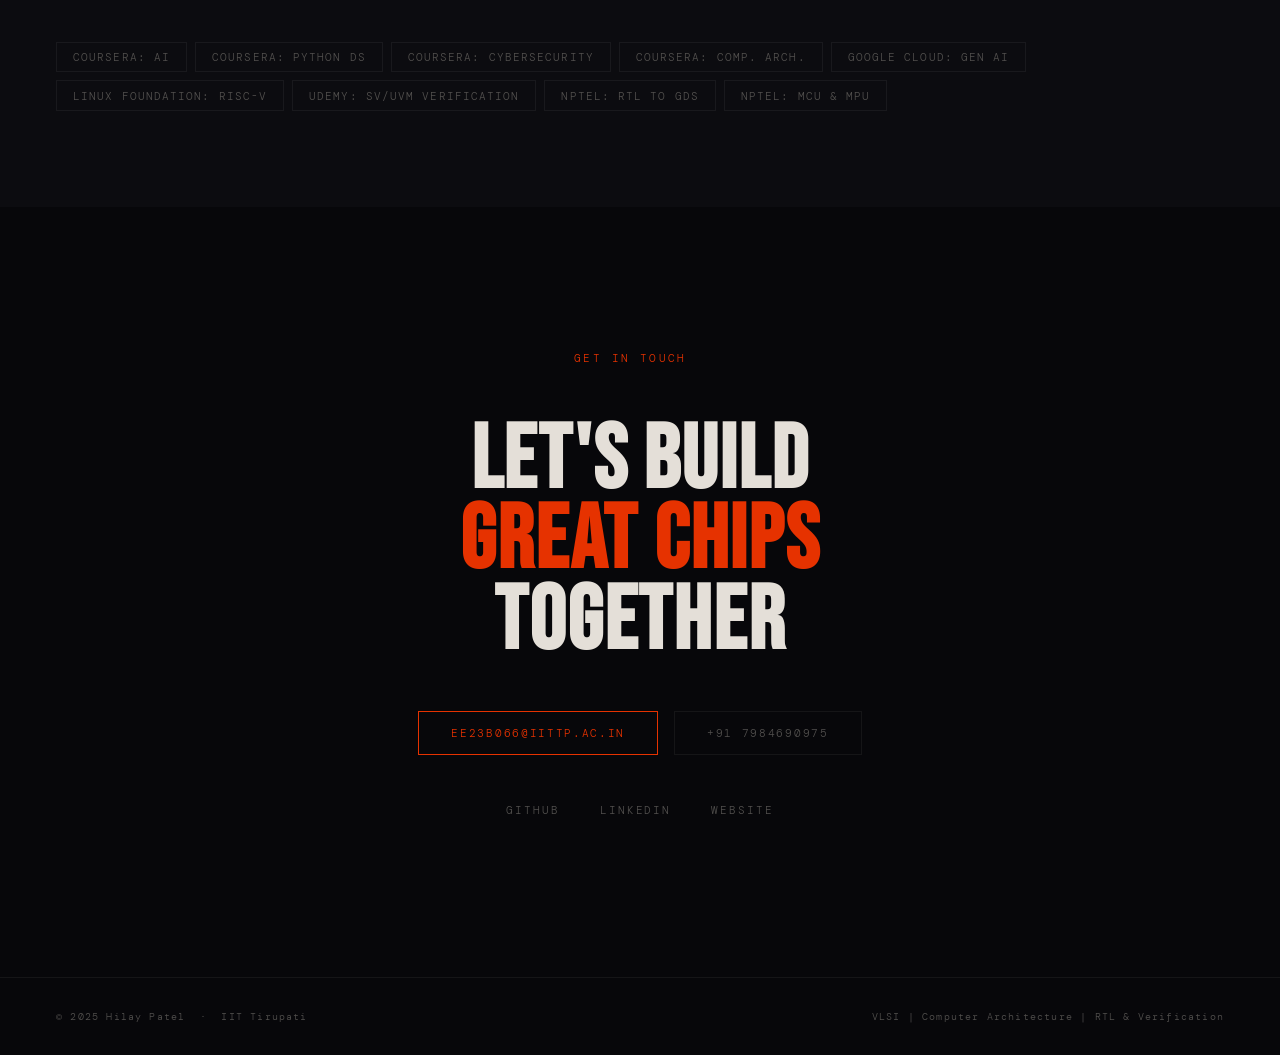
==== commit d6f8485c: "Update index.html" ====
--- a/index.html
+++ b/index.html
@@ -550,7 +550,7 @@
     <div class="exp-grid">
 
       <!-- NEW: IIT Bombay Research Internship — from resume -->
-      <div class="exp-card featured reveal">
+      <div class="exp-card reveal" style="transition-delay:.1s">
         <div class="exp-role">Research Intern</div>
         <div class="exp-org">IIT Bombay — Trust Lab</div>
         <div class="exp-period">May 2026 — Jul 2026</div>
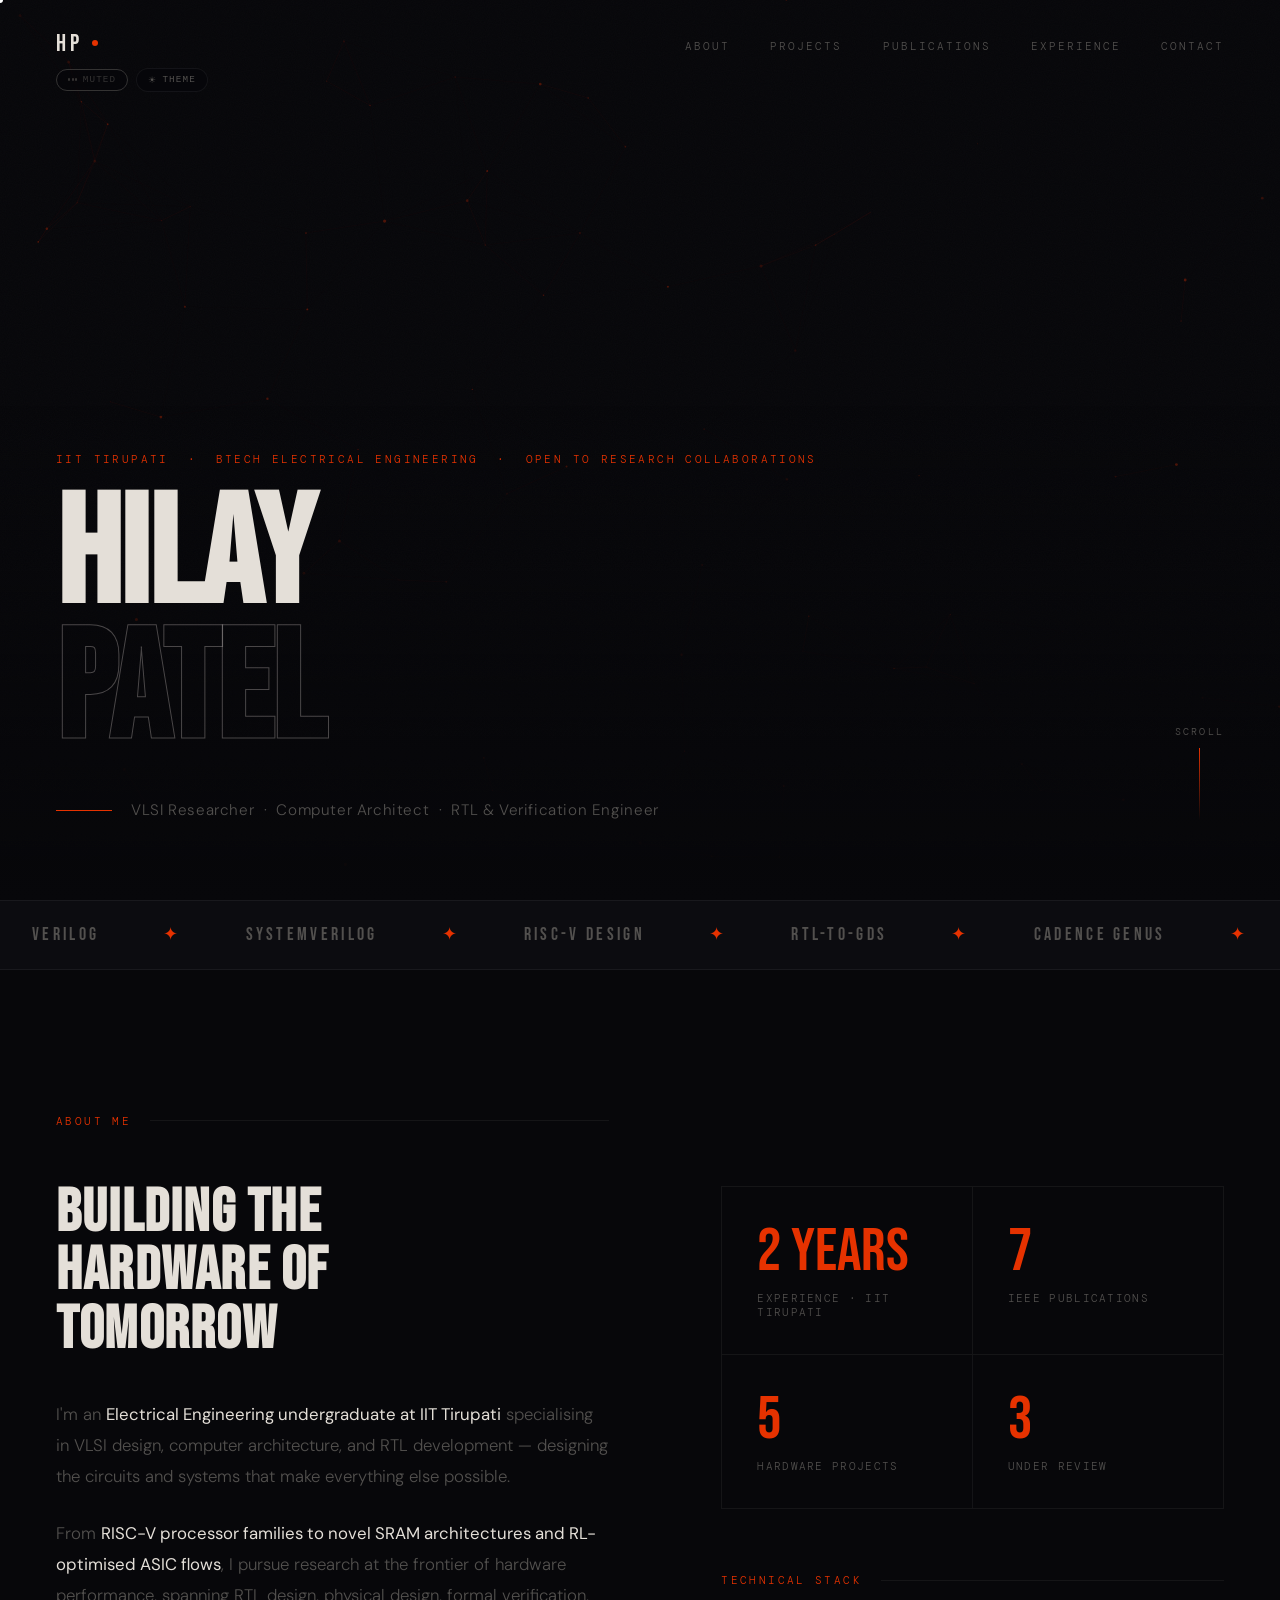
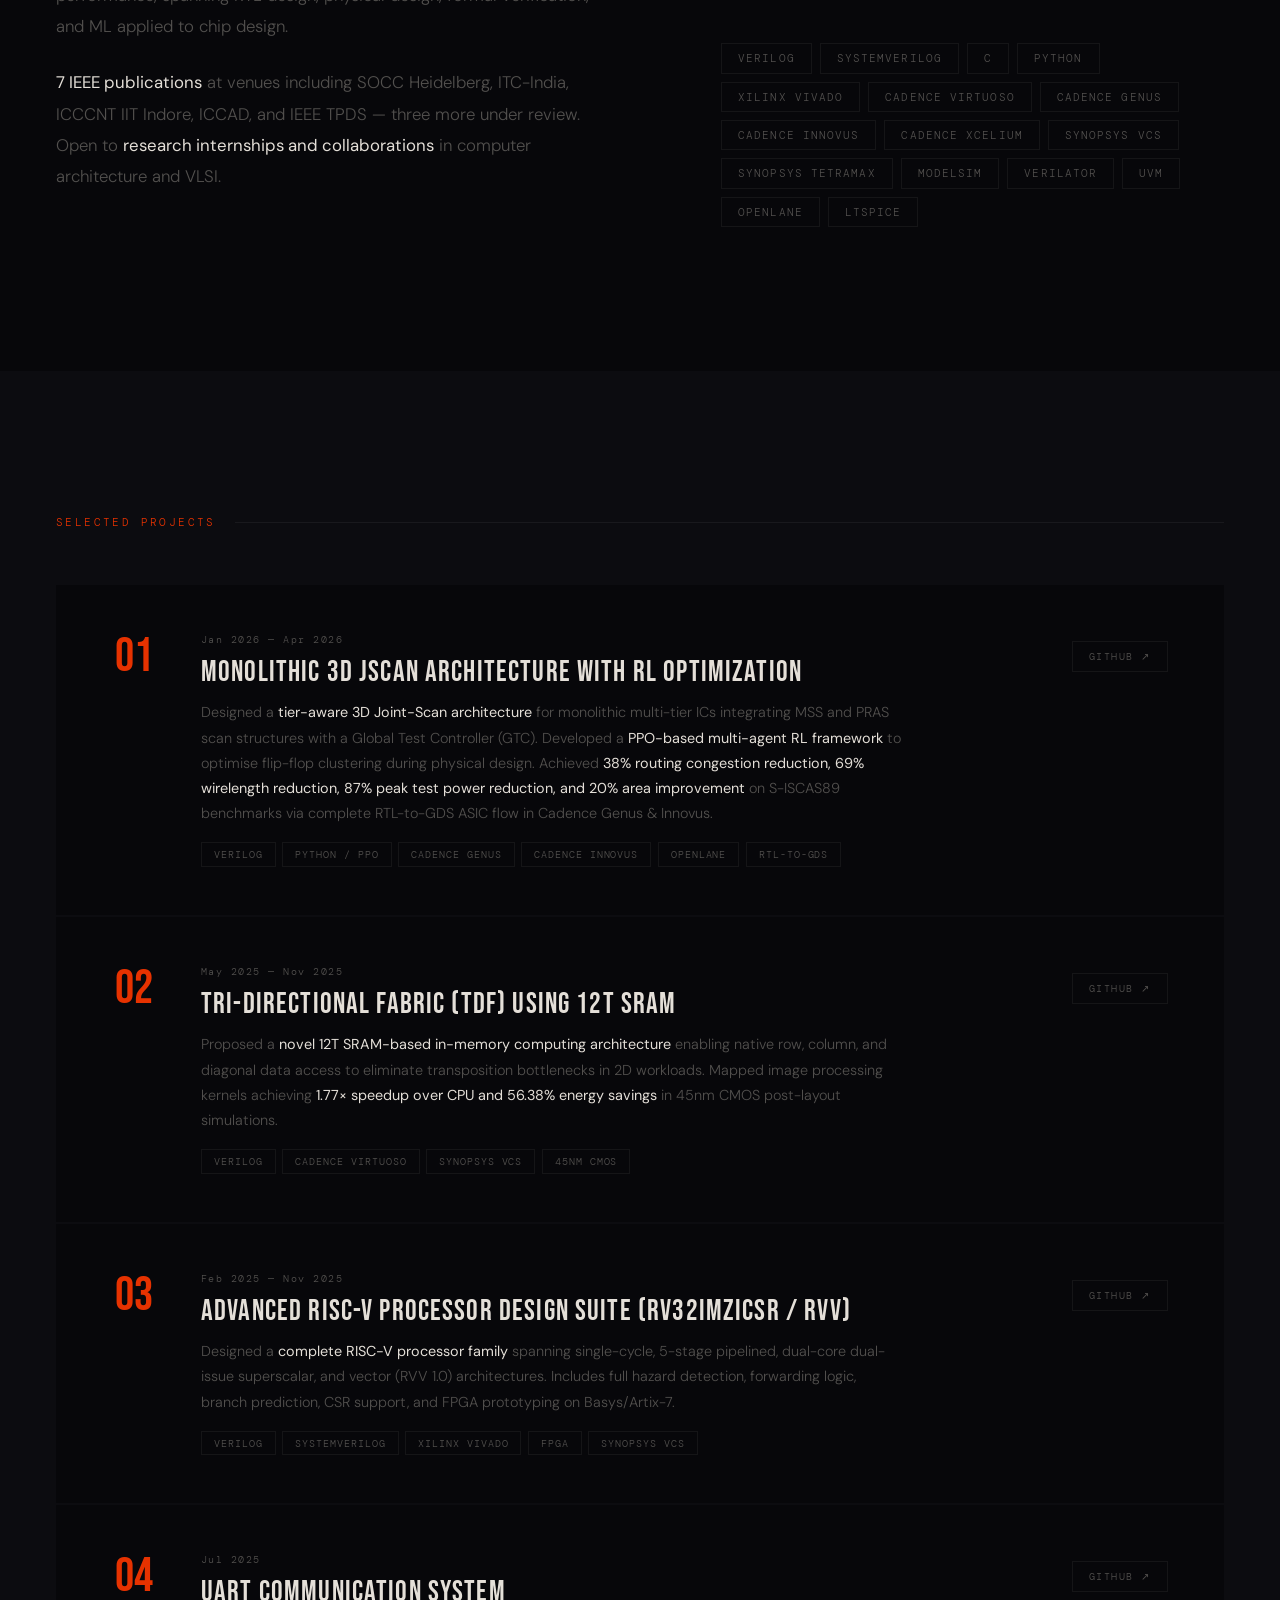
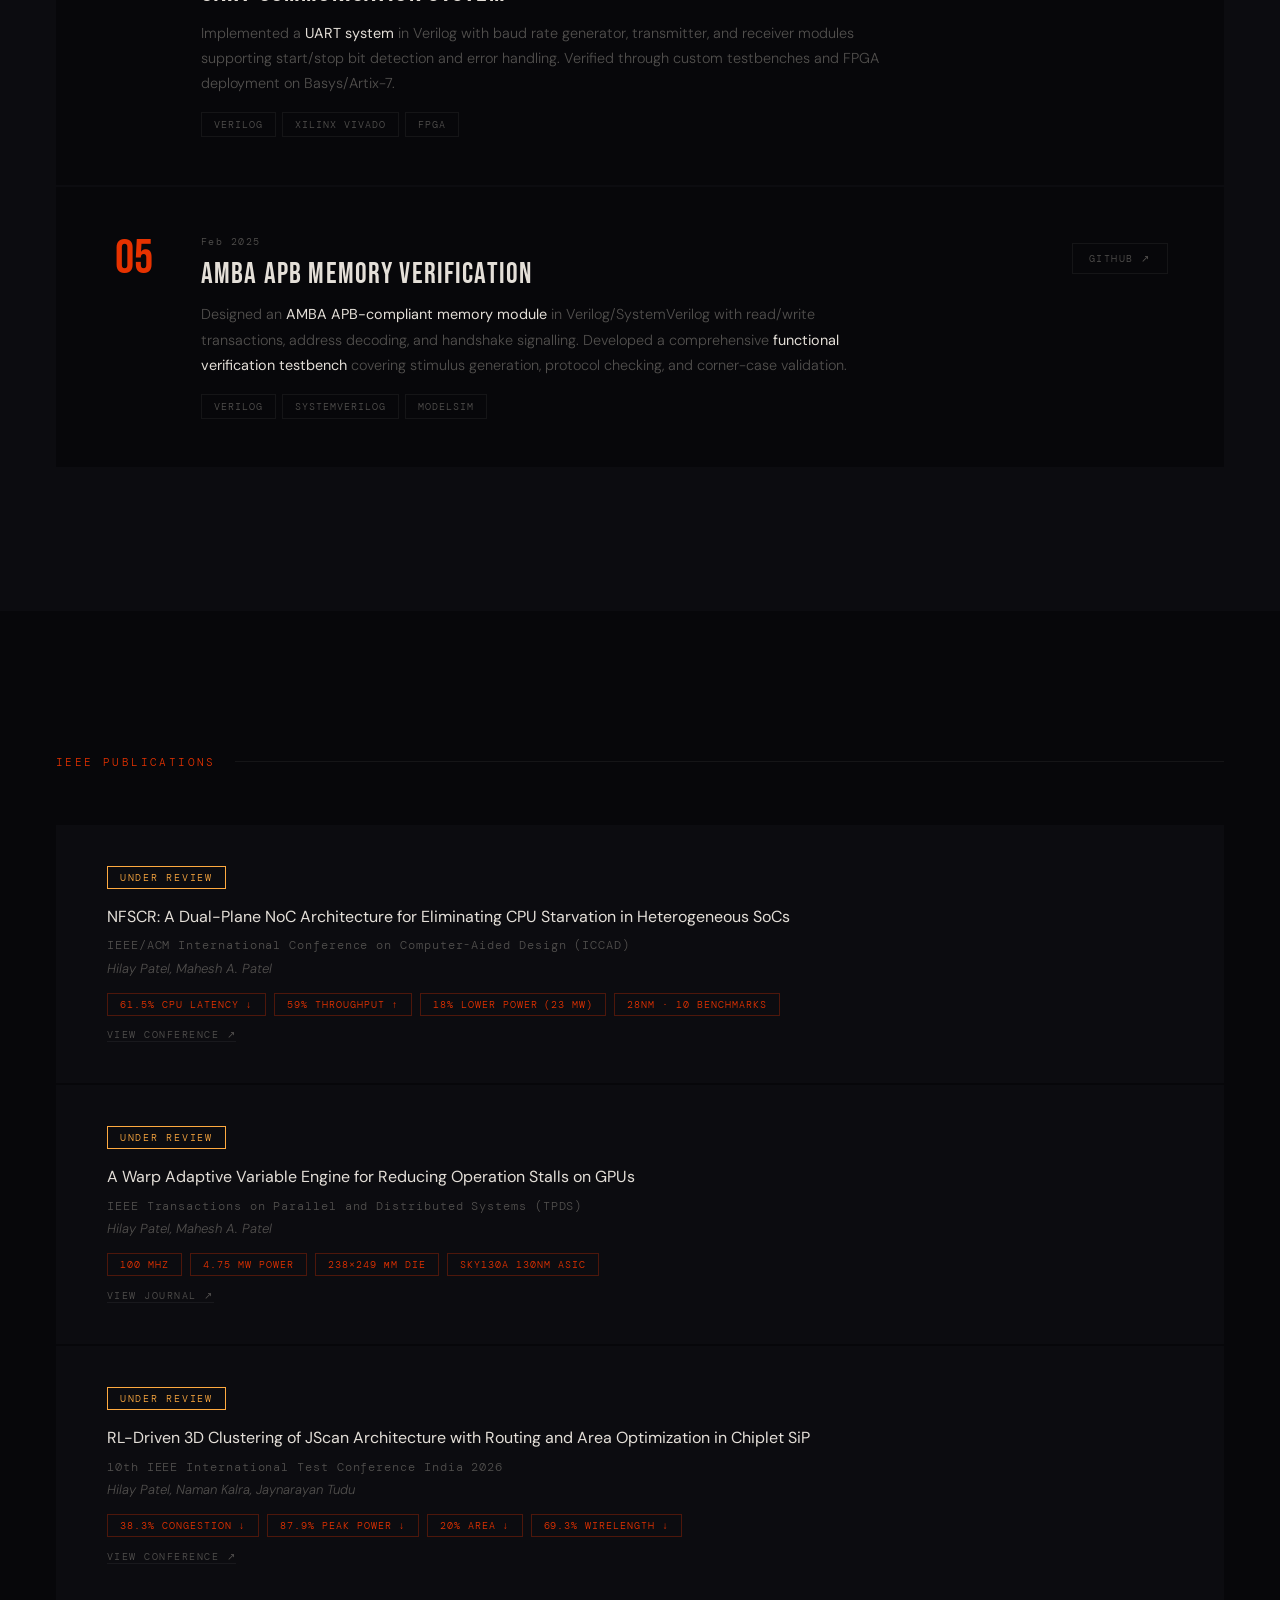
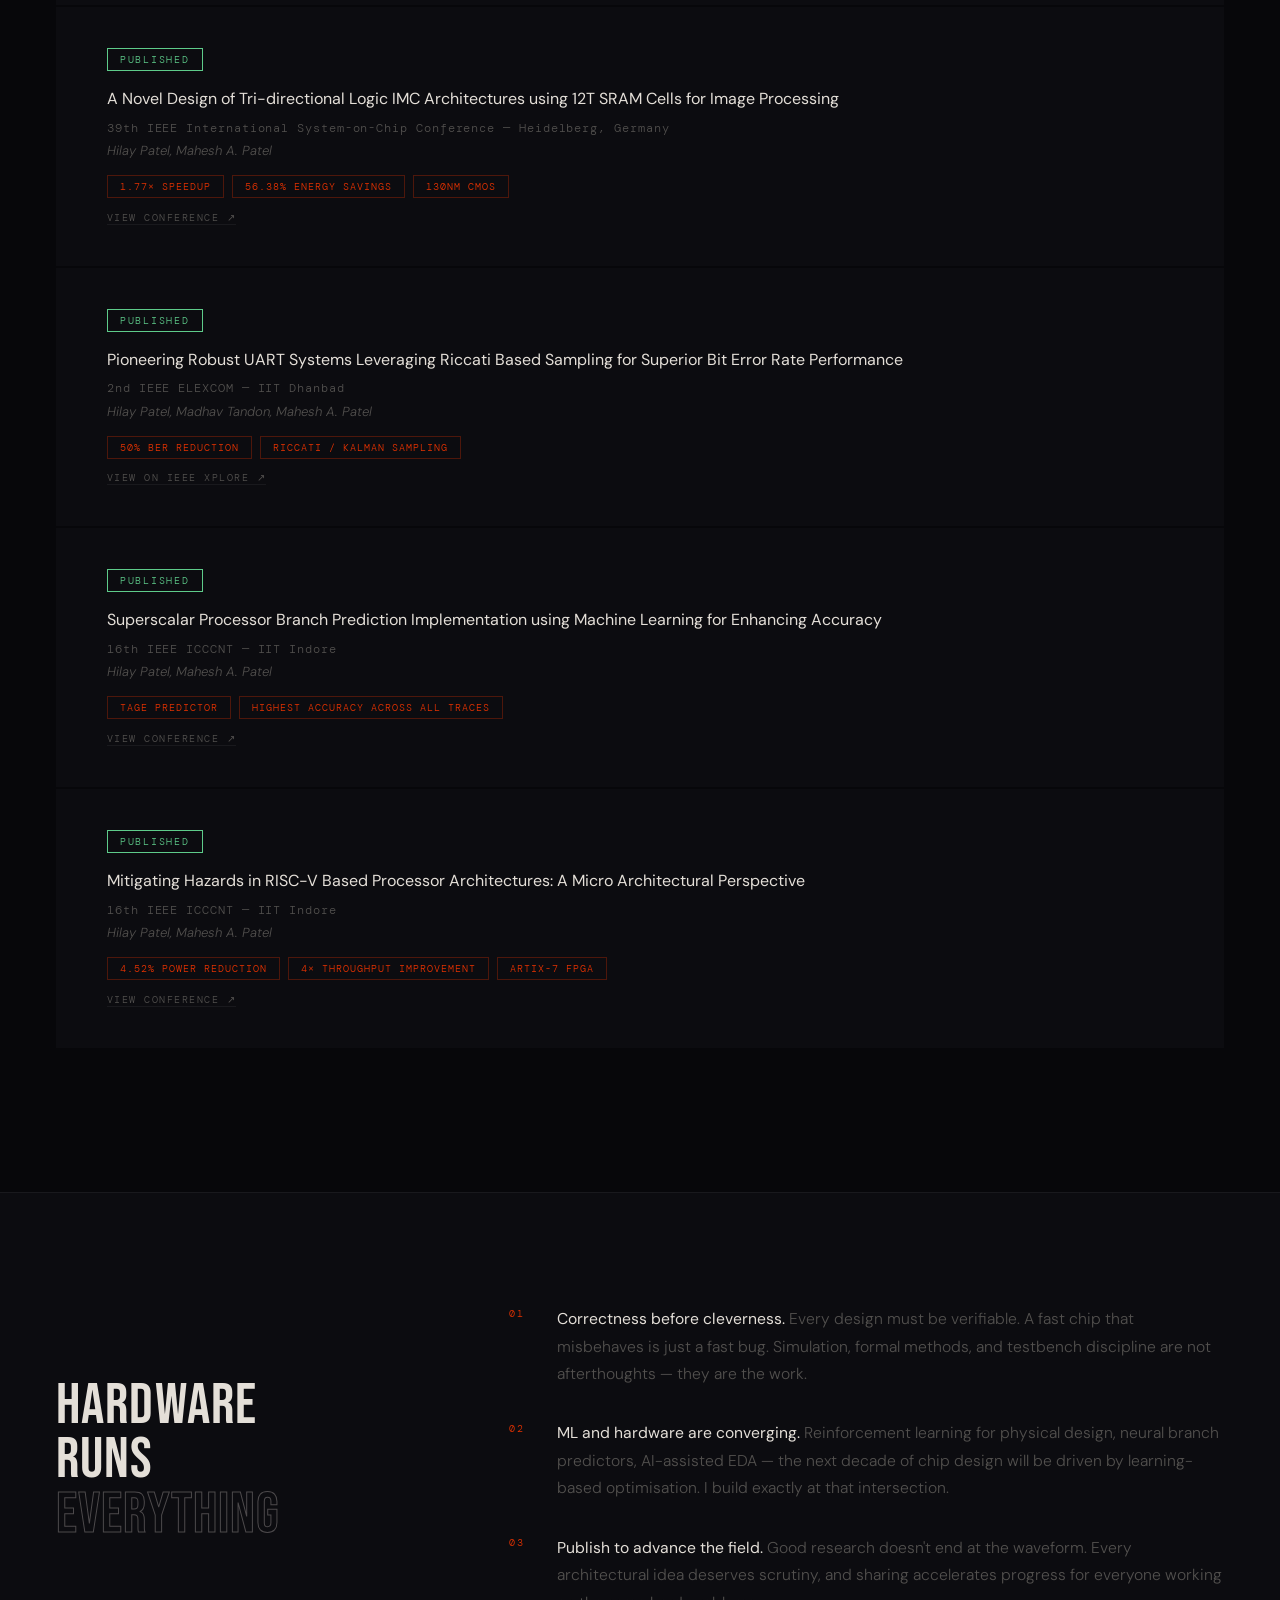
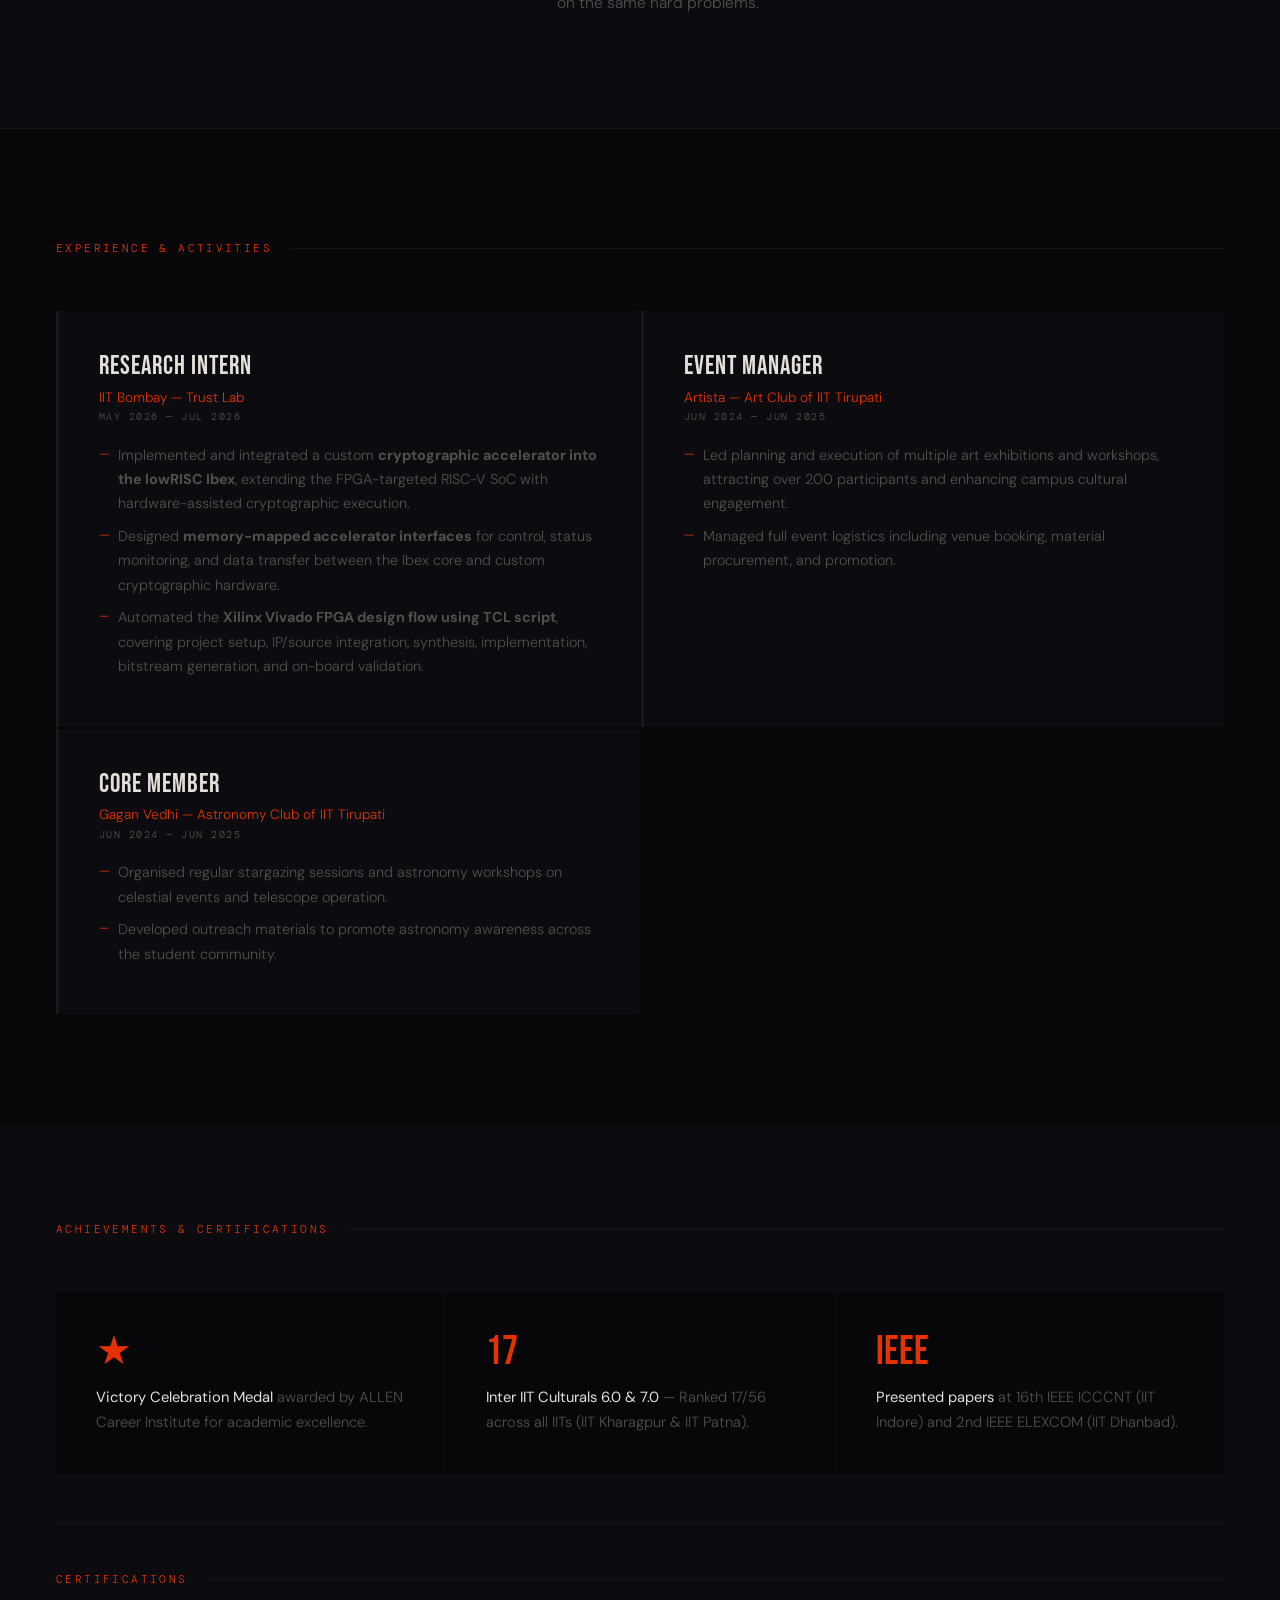
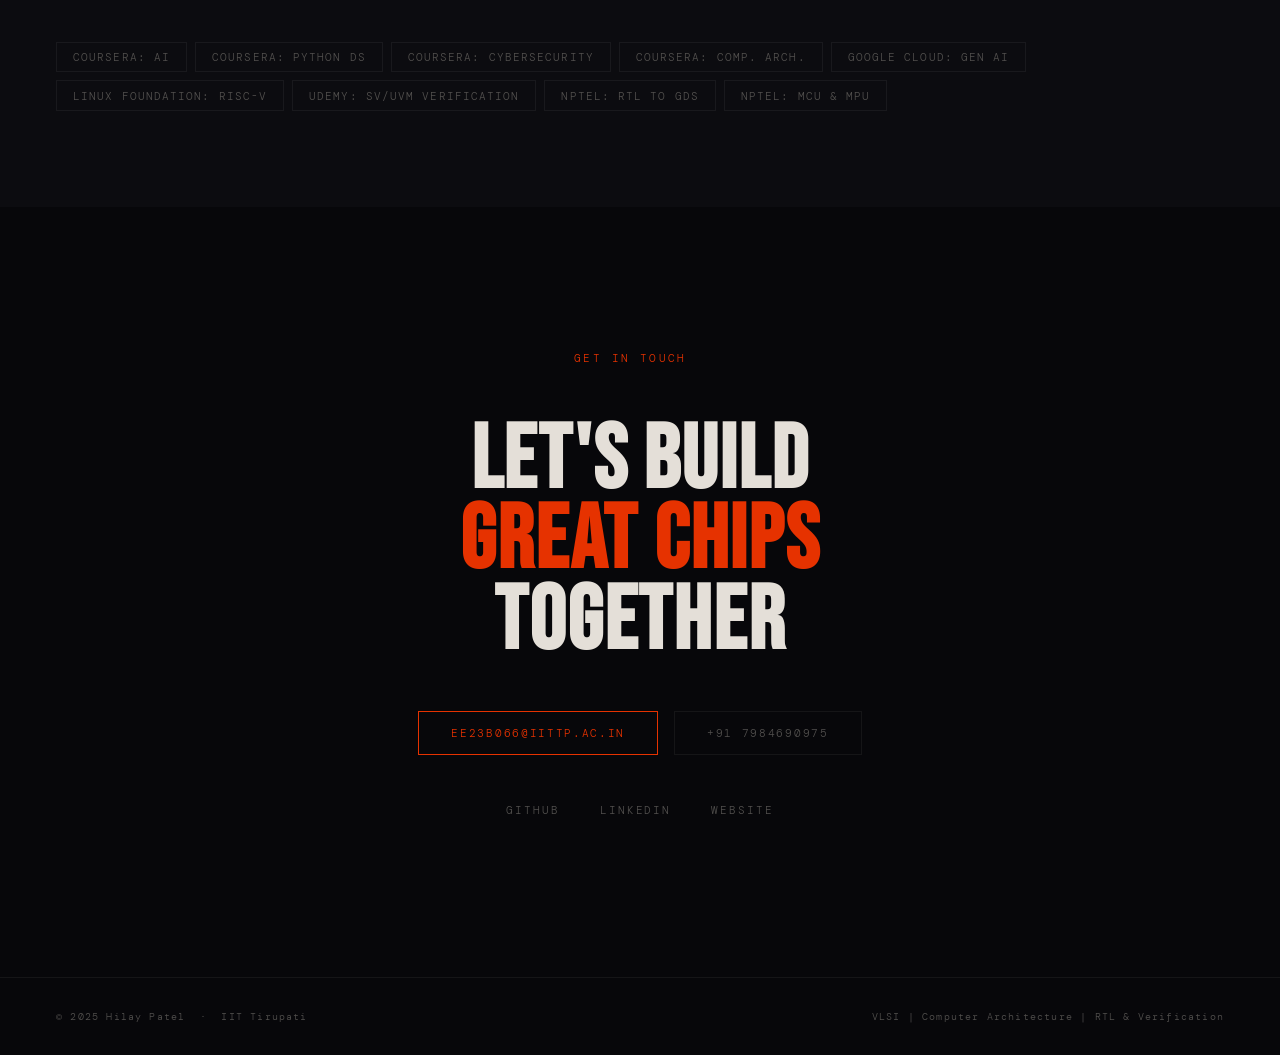
==== commit 7c546a32: "Update index.html" ====
--- a/index.html
+++ b/index.html
@@ -46,7 +46,6 @@
     .nav-dot { width:6px; height:6px; border-radius:50%; background:var(--accent); display:inline-block; margin-left:.6rem; animation:pulse 2s infinite; }
     @keyframes pulse{0%,100%{opacity:1;transform:scale(1)}50%{opacity:.4;transform:scale(.7)}}
 
-    /* Control row */
     .nav-controls { display:flex; align-items:center; gap:.45rem; }
     .ctrl-btn {
       display:flex; align-items:center; justify-content:center; gap:.35rem;
@@ -60,7 +59,6 @@
     .ctrl-btn.muted-state { border-color:var(--muted); color:var(--muted); opacity:.6; }
     @media(hover:none){.ctrl-btn{cursor:pointer}}
 
-    /* Waveform bars in music btn */
     .wave-bars { display:flex; align-items:center; gap:1.5px; height:11px; }
     .wave-bars b { width:2px; border-radius:2px; background:currentColor; height:3px; display:block; font-weight:normal; }
     .music-on .wave-bars b:nth-child(1){animation:wb .75s ease-in-out infinite}
@@ -68,12 +66,10 @@
     .music-on .wave-bars b:nth-child(3){animation:wb .75s ease-in-out infinite .36s}
     @keyframes wb{0%,100%{height:3px}50%{height:10px}}
 
-    /* Nav links */
     .nav-links { display:flex; gap:2.5rem; list-style:none; padding-top:.3rem; }
     .nav-links a { font-family:'DM Mono',monospace; font-size:.7rem; letter-spacing:.18em; text-transform:uppercase; color:var(--muted); text-decoration:none; transition:color .3s; }
     .nav-links a:hover { color:var(--text); }
 
-    /* Sections */
     section { position:relative; z-index:10; }
 
     /* HERO */
@@ -99,7 +95,6 @@
     .marquee-sep { color:var(--accent); }
     @keyframes marqueeRun{from{transform:translateX(0)}to{transform:translateX(-50%)}}
 
-    /* Section label */
     .sec-label { font-family:'DM Mono',monospace; font-size:.68rem; letter-spacing:.22em; text-transform:uppercase; color:var(--accent); display:flex; align-items:center; gap:1.2rem; margin-bottom:3.5rem; }
     .sec-label::after { content:''; flex:1; height:1px; background:var(--line); }
 
@@ -125,8 +120,12 @@
     .proj-grid { display:flex; flex-direction:column; gap:2px; margin-top:3.5rem; }
     .proj-card { position:relative; overflow:hidden; padding:3rem 3.5rem; background:var(--bg); border-left:3px solid transparent; transition:border-color .4s,background .4s; display:grid; grid-template-columns:auto 1fr auto; gap:3rem; align-items:start; }
     .proj-card:hover { border-left-color:var(--accent); background:var(--subtle); }
-    .proj-num { font-family:'Bebas Neue',sans-serif; font-size:3rem; line-height:1; color:rgba(230,50,0,.15); transition:color .4s; }
-    .proj-card:hover .proj-num { color:var(--accent); }
+
+    /* ── KEY FIX: numbers always full accent red, no dimming ── */
+    .proj-num { font-family:'Bebas Neue',sans-serif; font-size:3rem; line-height:1; color:var(--accent); transition:opacity .4s; }
+    .proj-card:hover .proj-num { opacity:1; }
+    /* ───────────────────────────────────────────────────────── */
+
     .proj-date { font-family:'DM Mono',monospace; font-size:.62rem; letter-spacing:.15em; color:var(--muted); margin-bottom:.8rem; }
     .proj-title { font-family:'Bebas Neue',sans-serif; font-size:1.8rem; letter-spacing:.04em; margin-bottom:.8rem; line-height:1; }
     .proj-desc { font-size:.9rem; line-height:1.75; color:var(--muted); max-width:700px; margin-bottom:1rem; }
@@ -201,19 +200,16 @@
     footer { position:relative; z-index:10; padding:2rem 3.5rem; border-top:1px solid var(--line); background:var(--bg); display:flex; justify-content:space-between; align-items:center; transition:background .5s,border-color .5s; }
     .footer-mono { font-family:'DM Mono',monospace; font-size:.62rem; letter-spacing:.12em; color:var(--muted); }
 
-    /* Animations */
     @keyframes riseUp{from{opacity:0;transform:translateY(2.5rem)}to{opacity:1;transform:translateY(0)}}
     .reveal { opacity:0; transform:translateY(2rem); transition:opacity .9s cubic-bezier(.16,1,.3,1),transform .9s cubic-bezier(.16,1,.3,1); }
     .reveal.vis { opacity:1; transform:translateY(0); }
 
-    /* ══ MOBILE ══ */
     @media(max-width:768px){
       nav { padding:1.2rem 1.2rem; }
       .nav-links { display:none; }
       .nav-logo { font-size:1.25rem; }
       .ctrl-btn { font-size:.52rem; padding:.28rem .6rem; gap:.28rem; }
       .wave-bars { height:9px; }
-
       #hero { padding:0 1.2rem 4rem; min-height:100svh; }
       .hero-label { font-size:.55rem; letter-spacing:.14em; }
       .hero-name { font-size:clamp(3.2rem,17vw,6rem); }
@@ -221,7 +217,6 @@
       .hero-sub-bar { width:2.5rem; }
       .hero-sub-text { font-size:.8rem; }
       .hero-scroll { display:none; }
-
       #about { grid-template-columns:1fr; gap:2.5rem; padding:5rem 1.2rem 3.5rem; }
       .about-right { padding-top:0; }
       .about-title { font-size:clamp(2rem,9vw,3.5rem); }
@@ -230,34 +225,27 @@
       .stat-num { font-size:2.8rem; }
       .stat-lbl { font-size:.6rem; }
       .stats-grid { margin-bottom:2.5rem; }
-
       #projects { padding:4rem 1.2rem; }
       .proj-card { grid-template-columns:1fr; gap:.8rem; padding:1.6rem 1.2rem; }
       .proj-num { font-size:2rem; }
       .proj-title { font-size:1.3rem; }
       .proj-desc { font-size:.85rem; }
       .proj-link { display:inline-block; margin-top:.8rem; }
-
       #publications { padding:4rem 1.2rem; }
       .pub-card { padding:1.6rem 1.2rem; }
       .pub-title { font-size:.92rem; }
       .pub-metric { font-size:.55rem; padding:.2rem .5rem; }
-
       #philosophy { grid-template-columns:1fr; gap:2rem; padding:4rem 1.2rem; }
-
       #experience { padding:4rem 1.2rem; }
       .exp-grid { grid-template-columns:1fr; }
       .exp-card { padding:1.6rem 1.2rem; }
-
       #achievements { padding:4rem 1.2rem; }
       .ach-grid { grid-template-columns:1fr; }
       .ach-card { padding:1.8rem 1.2rem; }
-
       #contact { padding:5rem 1.2rem 7rem; }
       .contact-cta { font-size:clamp(2.5rem,12vw,5rem); margin-bottom:2rem; }
       .contact-btn { font-size:.6rem; padding:.7rem 1.2rem; }
       .socials { gap:1.5rem; }
-
       footer { padding:1.4rem 1.2rem; flex-direction:column; gap:.5rem; text-align:center; }
       .sec-label { margin-bottom:1.8rem; font-size:.6rem; }
       .skills-wrap { gap:.35rem; }
@@ -281,7 +269,6 @@
   <div id="cur-ring"></div>
   <canvas id="bg-canvas"></canvas>
 
-  <!-- NAV -->
   <nav>
     <div class="nav-left">
       <a href="#" class="nav-logo">HP<span class="nav-dot"></span></a>
@@ -304,7 +291,6 @@
     </ul>
   </nav>
 
-  <!-- HERO -->
   <section id="hero">
     <div class="hero-inner">
       <p class="hero-label">IIT Tirupati &nbsp;·&nbsp; BTech Electrical Engineering &nbsp;·&nbsp; Open to Research Collaborations</p>
@@ -317,7 +303,6 @@
     <div class="hero-scroll"><span>Scroll</span><div class="scroll-bar"></div></div>
   </section>
 
-  <!-- MARQUEE -->
   <div class="marquee-wrap">
     <div class="marquee-track" aria-hidden="true">
       <span class="marquee-item">Verilog</span><span class="marquee-item marquee-sep">✦</span>
@@ -341,7 +326,6 @@
     </div>
   </div>
 
-  <!-- ABOUT -->
   <section id="about">
     <div class="about-left">
       <div class="sec-label">About Me</div>
@@ -371,7 +355,6 @@
     </div>
   </section>
 
-  <!-- PROJECTS -->
   <section id="projects">
     <div class="sec-label reveal">Selected Projects</div>
     <div class="proj-grid">
@@ -432,12 +415,9 @@
     </div>
   </section>
 
-  <!-- PUBLICATIONS -->
   <section id="publications">
     <div class="sec-label reveal">IEEE Publications</div>
     <div class="pub-list">
-
-      <!-- NEW: NFSCR — from resume, not previously on site -->
       <div class="pub-card reveal">
         <span class="pub-status review">Under Review</span>
         <p class="pub-title">NFSCR: A Dual-Plane NoC Architecture for Eliminating CPU Starvation in Heterogeneous SoCs</p>
@@ -452,7 +432,6 @@
         <a href="https://iccad.com/" target="_blank" class="pub-link-a">View Conference ↗</a>
       </div>
 
-      <!-- WAVE — venue corrected to IEEE TPDS per resume -->
       <div class="pub-card reveal" style="transition-delay:.05s">
         <span class="pub-status review">Under Review</span>
         <p class="pub-title">A Warp Adaptive Variable Engine for Reducing Operation Stalls on GPUs</p>
@@ -530,11 +509,9 @@
         </div>
         <a href="https://16icccnt.com/" target="_blank" class="pub-link-a">View Conference ↗</a>
       </div>
-
-    </div>
-  </section>
-
-  <!-- PHILOSOPHY -->
+    </div>
+  </section>
+
   <section id="philosophy">
     <div class="philo-quote reveal">Hardware<br>Runs<br><em>Everything</em></div>
     <div class="philo-items">
@@ -544,12 +521,9 @@
     </div>
   </section>
 
-  <!-- EXPERIENCE -->
   <section id="experience">
     <div class="sec-label reveal">Experience &amp; Activities</div>
     <div class="exp-grid">
-
-      <!-- NEW: IIT Bombay Research Internship — from resume -->
       <div class="exp-card reveal" style="transition-delay:.1s">
         <div class="exp-role">Research Intern</div>
         <div class="exp-org">IIT Bombay — Trust Lab</div>
@@ -580,11 +554,9 @@
           <li>Developed outreach materials to promote astronomy awareness across the student community.</li>
         </ul>
       </div>
-
-    </div>
-  </section>
-
-  <!-- ACHIEVEMENTS -->
+    </div>
+  </section>
+
   <section id="achievements">
     <div class="sec-label reveal">Achievements &amp; Certifications</div>
     <div class="ach-grid">
@@ -604,7 +576,6 @@
     </div>
   </section>
 
-  <!-- CONTACT -->
   <section id="contact">
     <div class="sec-label">Get In Touch</div>
     <h2 class="contact-cta reveal">Let's Build<br><em>Great Chips</em><br>Together</h2>
@@ -619,14 +590,12 @@
     </div>
   </section>
 
-  <!-- FOOTER -->
   <footer>
     <div class="footer-mono">© 2025 Hilay Patel &nbsp;·&nbsp; IIT Tirupati</div>
     <div class="footer-mono">VLSI | Computer Architecture | RTL &amp; Verification</div>
   </footer>
 
   <script>
-  /* CURSOR */
   const dot=document.getElementById('cur-dot'),ring=document.getElementById('cur-ring');
   let mx=-200,my=-200,rx=-200,ry=-200;
   document.addEventListener('mousemove',e=>{mx=e.clientX;my=e.clientY;dot.style.left=mx+'px';dot.style.top=my+'px';});
@@ -636,7 +605,6 @@
   });
   (function cl(){rx+=(mx-rx)*.1;ry+=(my-ry)*.1;ring.style.left=rx+'px';ring.style.top=ry+'px';requestAnimationFrame(cl);})();
 
-  /* CANVAS */
   const cvs=document.getElementById('bg-canvas'),ctx=cvs.getContext('2d');
   let W,H,pts=[];
   const mouse={x:null,y:null};
@@ -665,11 +633,9 @@
     requestAnimationFrame(loop);
   })();
 
-  /* SCROLL REVEAL */
   const io=new IntersectionObserver(entries=>{entries.forEach(e=>{if(e.isIntersecting){e.target.classList.add('vis');io.unobserve(e.target);}});},{threshold:.08});
   document.querySelectorAll('.reveal').forEach(el=>io.observe(el));
 
-  /* THEME */
   const themeBtn=document.getElementById('theme-btn'),themeIcon=document.getElementById('theme-icon');
   let isLight=false;
   themeBtn.addEventListener('click',()=>{
@@ -678,7 +644,6 @@
     themeIcon.textContent=isLight?'☾':'☀';
   });
 
-  /* MUSIC — autoplay with graceful gesture fallback */
   const audio=document.getElementById('bg-music');
   const musicBtn=document.getElementById('music-btn');
   const musicLabel=document.getElementById('music-label');
